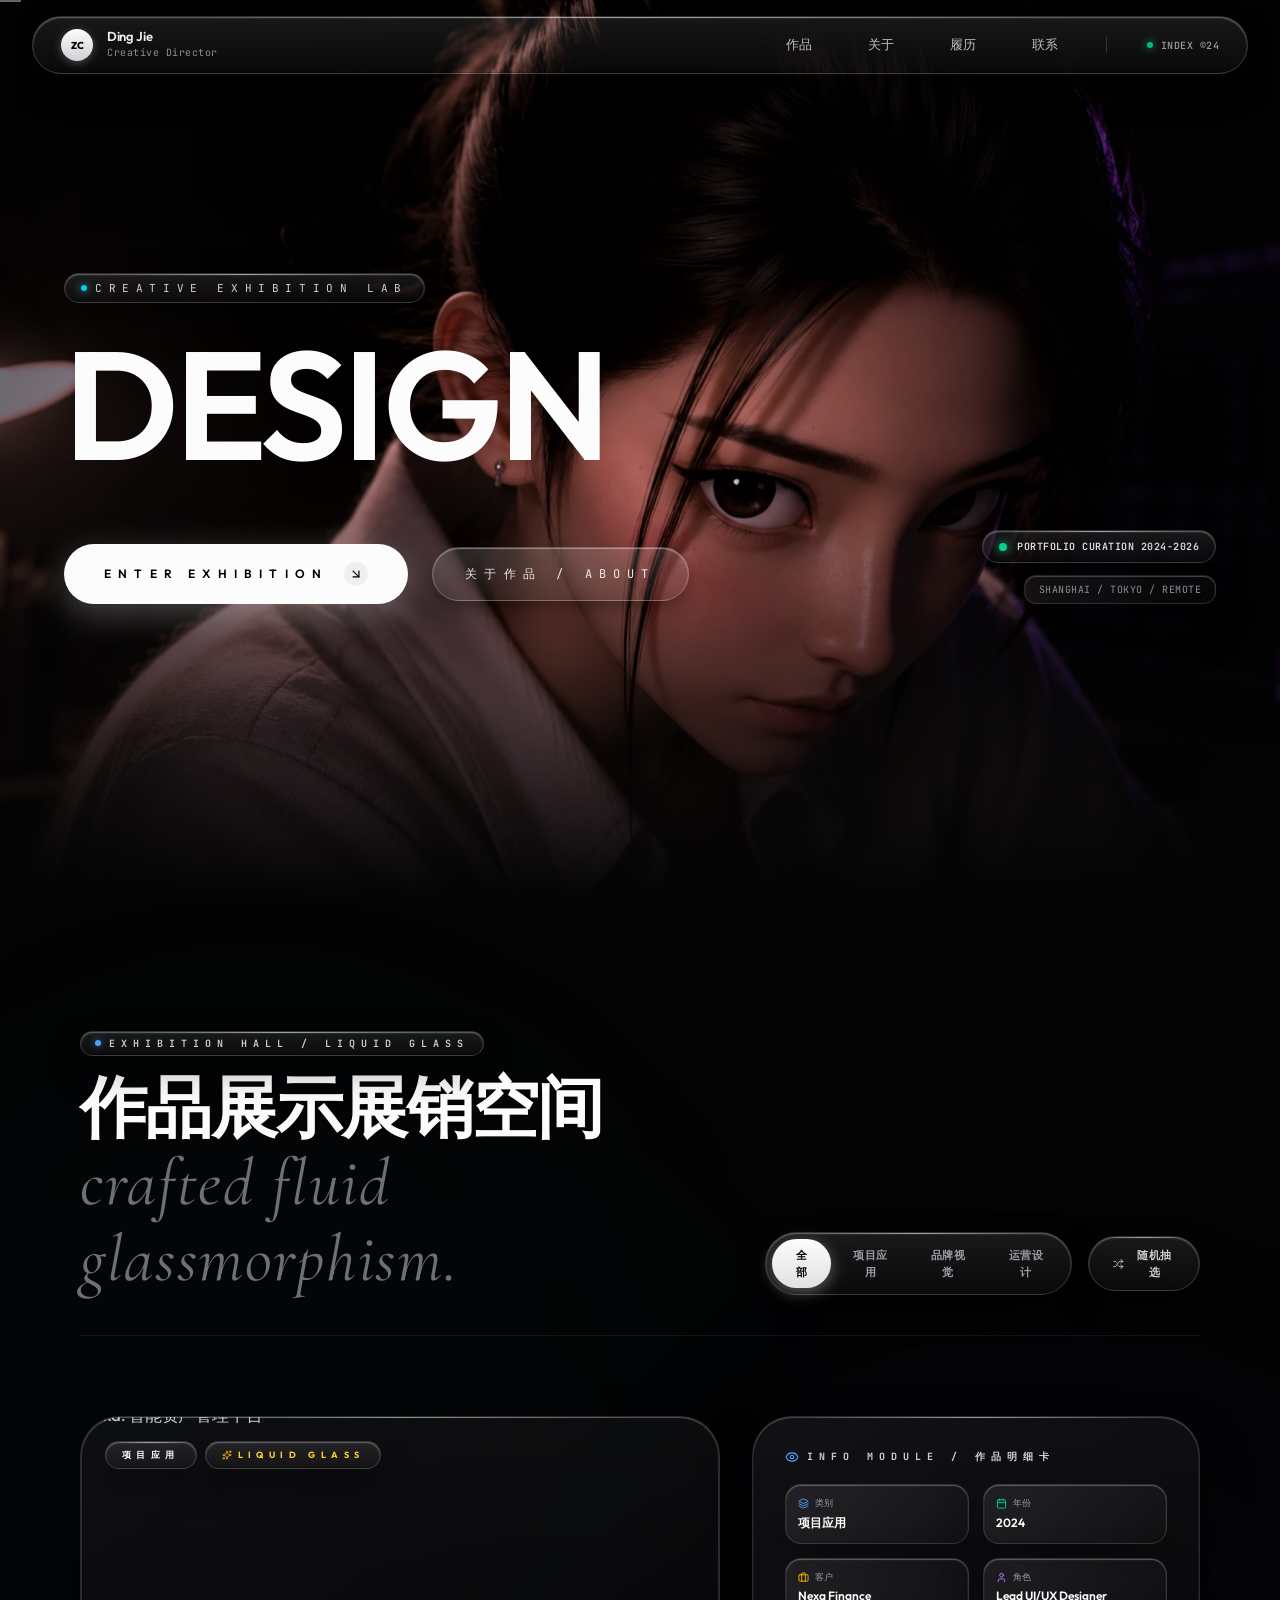
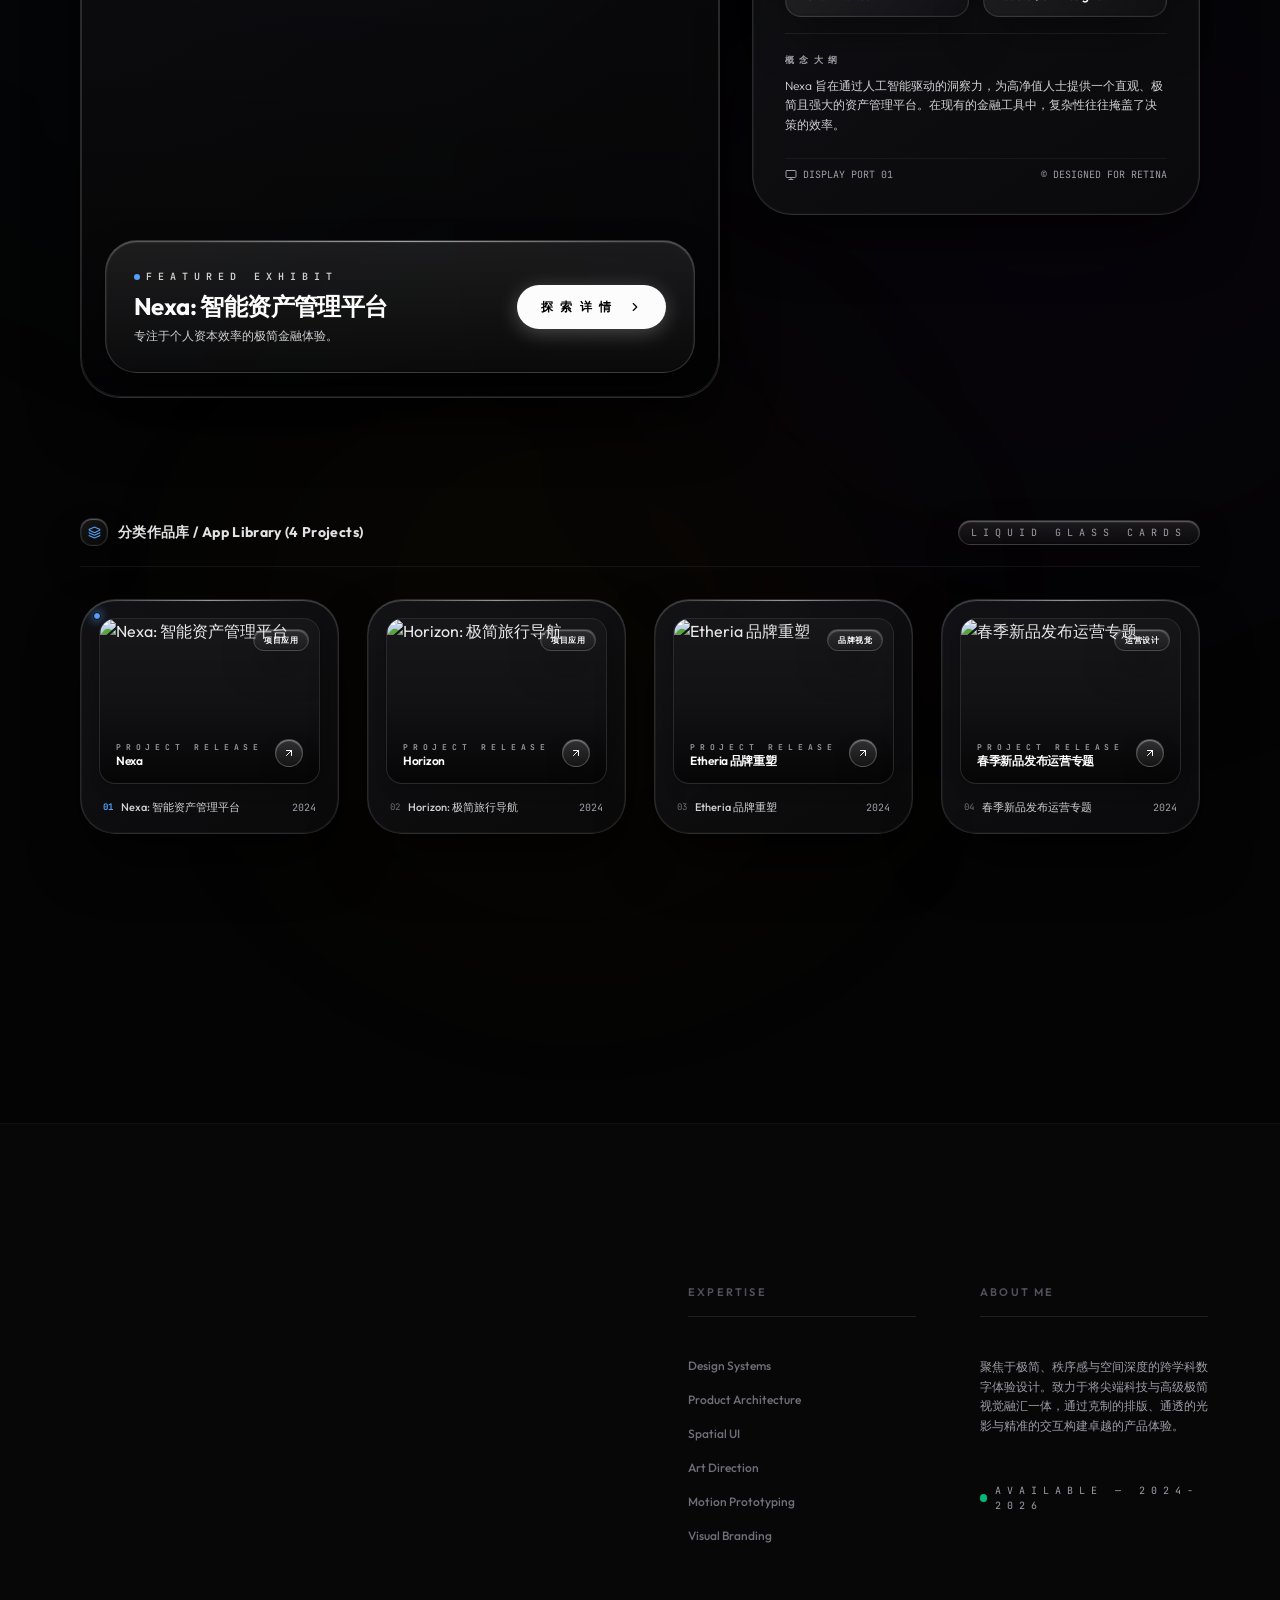
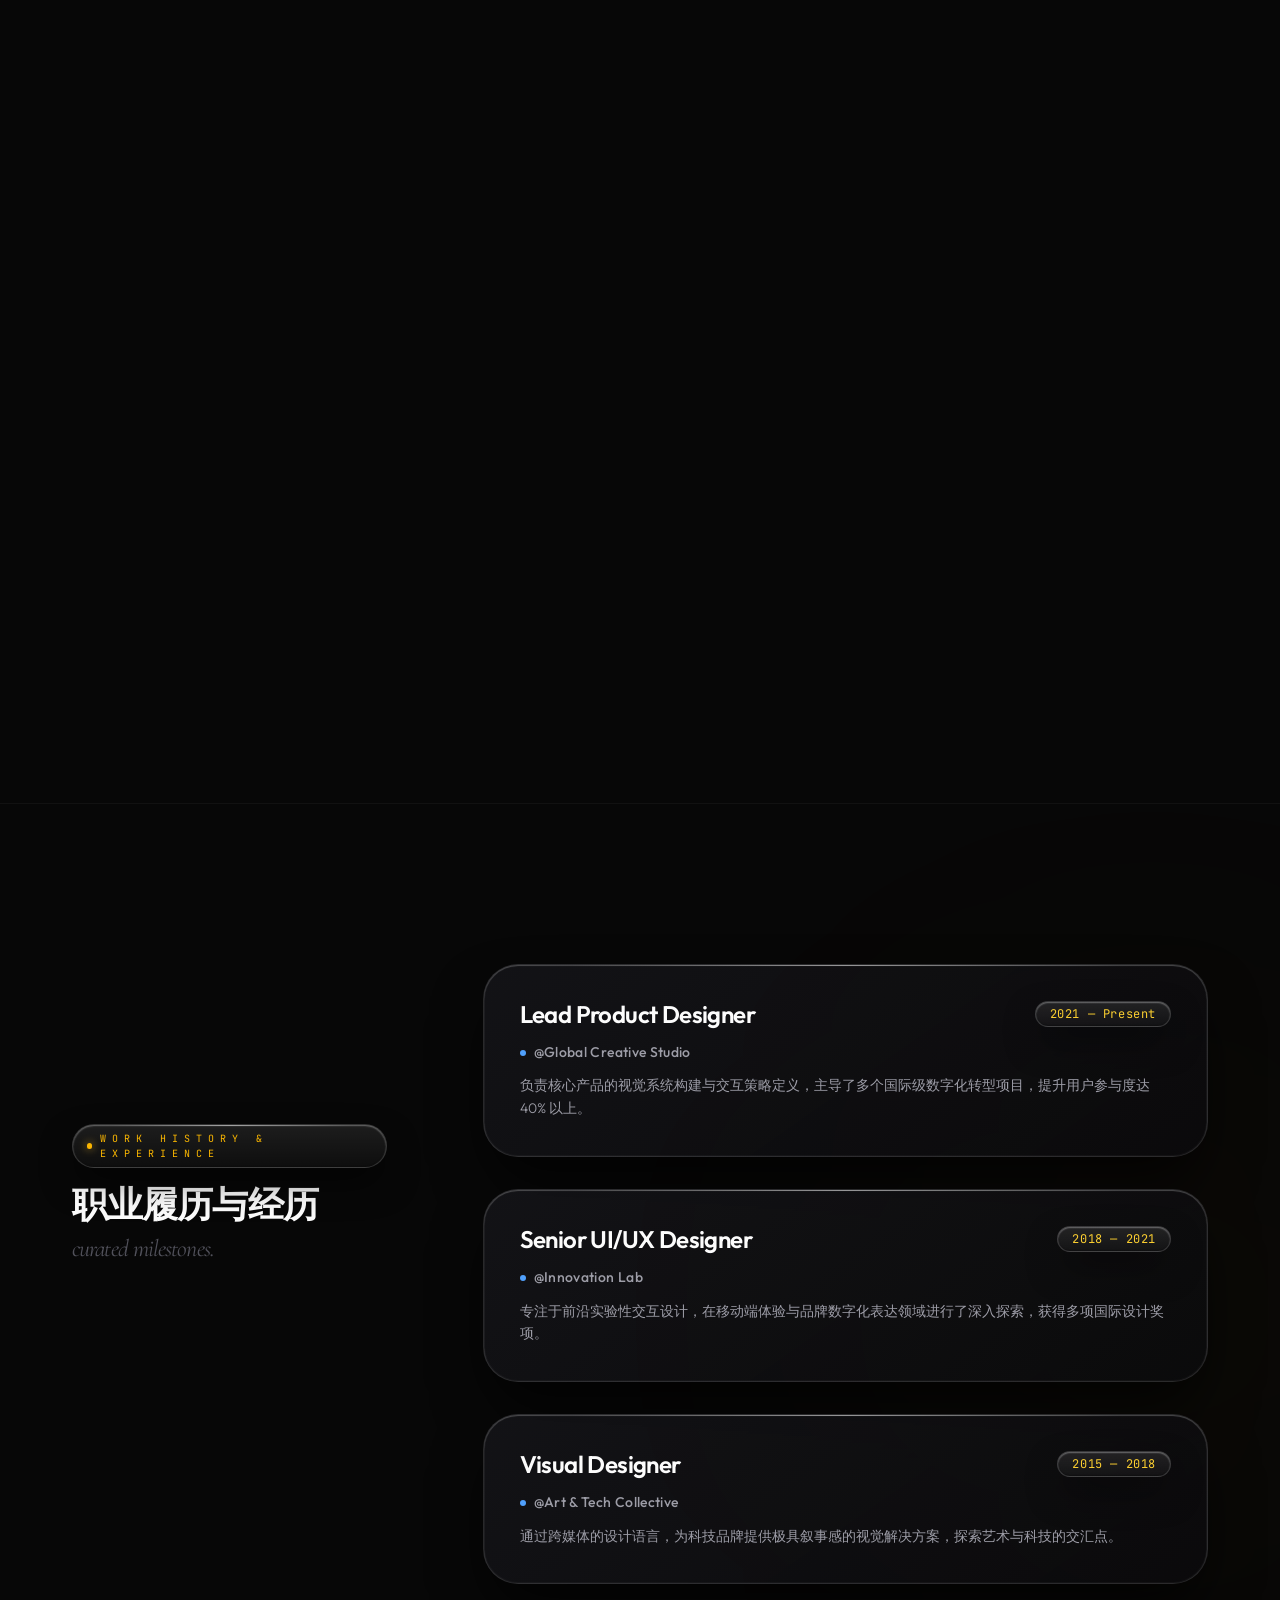
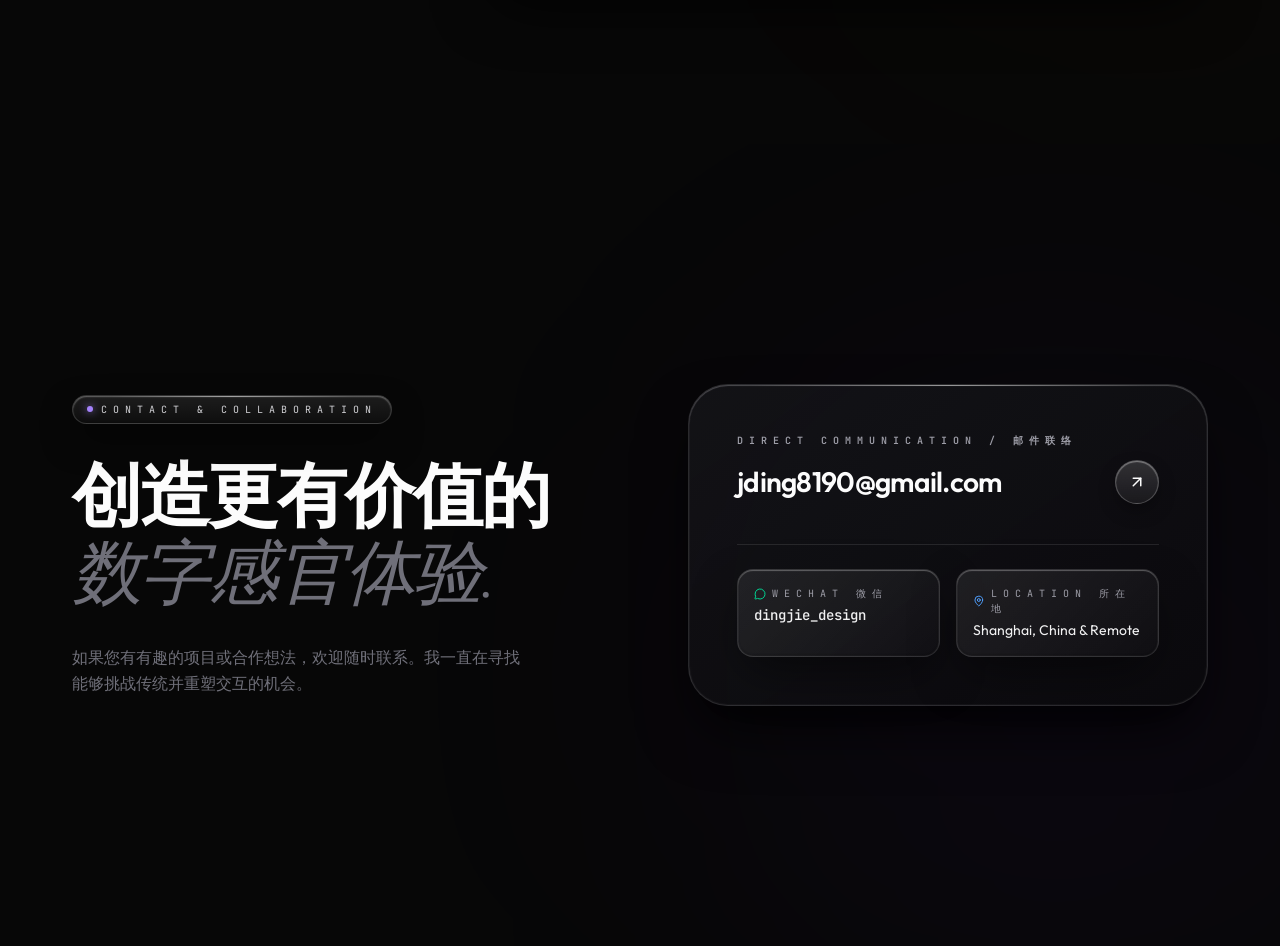
==== index.html @ a61fe1d6 "deploy: portfolio iteration" ====
<!doctype html>
<html lang="en">
  <head>
    <meta charset="UTF-8" />
    <meta name="viewport" content="width=device-width, initial-scale=1.0" />
    <title>DING · UI/UX 设计师作品集 | Design Portfolio</title>
    <meta name="description" content="DING - 专注于构建优雅、高效且极具商业价值的数字产品体验与视觉系统。" />
    <meta property="og:title" content="DING · UI/UX 设计师作品集" />
    <meta property="og:description" content="专注于构建优雅、高效且极具商业价值的数字产品体验与视觉系统。" />
    <link rel="preload" as="image" href="./hero_bg.webp" type="image/webp" fetchpriority="high" />
    <script type="module" crossorigin src="./assets/index-BNk95ytu.js"></script>
    <link rel="modulepreload" crossorigin href="./assets/vendor-react-DU8pLCKy.js">
    <link rel="modulepreload" crossorigin href="./assets/vendor-motion-BAKMoDNc.js">
    <link rel="modulepreload" crossorigin href="./assets/vendor-firebase-Cwutw-8m.js">
    <link rel="modulepreload" crossorigin href="./assets/vendor-icons-CXYtVHRr.js">
    <link rel="stylesheet" crossorigin href="./assets/index-B-aWPLZj.css">
  </head>
  <body>
    <div id="root"></div>
  </body>
</html>
---- assets/index-B-aWPLZj.css ----
@import"https://fonts.googleapis.com/css2?family=Outfit:wght@300;400;500;700&family=Cormorant+Garamond:ital,wght@0,300;0,400;0,500;1,400&family=JetBrains+Mono:wght@400;500&display=swap";/*! tailwindcss v4.2.4 | MIT License | https://tailwindcss.com */@layer properties{@supports (((-webkit-hyphens:none)) and (not (margin-trim:inline))) or ((-moz-orient:inline) and (not (color:rgb(from red r g b)))){*,:before,:after,::backdrop{--tw-translate-x:0;--tw-translate-y:0;--tw-translate-z:0;--tw-space-y-reverse:0;--tw-border-style:solid;--tw-gradient-position:initial;--tw-gradient-from:#0000;--tw-gradient-via:#0000;--tw-gradient-to:#0000;--tw-gradient-stops:initial;--tw-gradient-via-stops:initial;--tw-gradient-from-position:0%;--tw-gradient-via-position:50%;--tw-gradient-to-position:100%;--tw-leading:initial;--tw-font-weight:initial;--tw-tracking:initial;--tw-ordinal:initial;--tw-slashed-zero:initial;--tw-numeric-figure:initial;--tw-numeric-spacing:initial;--tw-numeric-fraction:initial;--tw-shadow:0 0 #0000;--tw-shadow-color:initial;--tw-shadow-alpha:100%;--tw-inset-shadow:0 0 #0000;--tw-inset-shadow-color:initial;--tw-inset-shadow-alpha:100%;--tw-ring-color:initial;--tw-ring-shadow:0 0 #0000;--tw-inset-ring-color:initial;--tw-inset-ring-shadow:0 0 #0000;--tw-ring-inset:initial;--tw-ring-offset-width:0px;--tw-ring-offset-color:#fff;--tw-ring-offset-shadow:0 0 #0000;--tw-blur:initial;--tw-brightness:initial;--tw-contrast:initial;--tw-grayscale:initial;--tw-hue-rotate:initial;--tw-invert:initial;--tw-opacity:initial;--tw-saturate:initial;--tw-sepia:initial;--tw-drop-shadow:initial;--tw-drop-shadow-color:initial;--tw-drop-shadow-alpha:100%;--tw-drop-shadow-size:initial;--tw-backdrop-blur:initial;--tw-backdrop-brightness:initial;--tw-backdrop-contrast:initial;--tw-backdrop-grayscale:initial;--tw-backdrop-hue-rotate:initial;--tw-backdrop-invert:initial;--tw-backdrop-opacity:initial;--tw-backdrop-saturate:initial;--tw-backdrop-sepia:initial;--tw-duration:initial;--tw-ease:initial;--tw-scale-x:1;--tw-scale-y:1;--tw-scale-z:1}}}@layer theme{:root,:host{--font-sans:"Outfit", "Inter", "PingFang SC", "Microsoft YaHei", ui-sans-serif, system-ui, sans-serif;--font-serif:"Cormorant Garamond", serif;--font-mono:"JetBrains Mono", ui-monospace, SFMono-Regular, monospace;--color-red-300:oklch(80.8% .114 19.571);--color-red-400:oklch(70.4% .191 22.216);--color-red-500:oklch(63.7% .237 25.331);--color-red-600:oklch(57.7% .245 27.325);--color-amber-200:oklch(92.4% .12 95.746);--color-amber-300:oklch(87.9% .169 91.605);--color-amber-400:oklch(82.8% .189 84.429);--color-amber-500:oklch(76.9% .188 70.08);--color-green-500:oklch(72.3% .219 149.579);--color-emerald-400:oklch(76.5% .177 163.223);--color-emerald-500:oklch(69.6% .17 162.48);--color-cyan-400:oklch(78.9% .154 211.53);--color-sky-500:oklch(68.5% .169 237.323);--color-blue-400:oklch(70.7% .165 254.624);--color-violet-400:oklch(70.2% .183 293.541);--color-violet-600:oklch(54.1% .281 293.009);--color-purple-400:oklch(71.4% .203 305.504);--color-zinc-100:oklch(96.7% .001 286.375);--color-zinc-200:oklch(92% .004 286.32);--color-zinc-300:oklch(87.1% .006 286.286);--color-zinc-400:oklch(70.5% .015 286.067);--color-zinc-500:oklch(55.2% .016 285.938);--color-zinc-600:oklch(44.2% .017 285.786);--color-zinc-700:oklch(37% .013 285.805);--color-zinc-800:oklch(27.4% .006 286.033);--color-zinc-900:oklch(21% .006 285.885);--color-zinc-950:oklch(14.1% .005 285.823);--color-neutral-100:oklch(97% 0 0);--color-black:#000;--color-white:#fff;--spacing:.25rem;--container-xs:20rem;--container-sm:24rem;--container-md:28rem;--container-lg:32rem;--container-xl:36rem;--container-2xl:42rem;--container-3xl:48rem;--container-4xl:56rem;--container-5xl:64rem;--container-6xl:72rem;--container-7xl:80rem;--text-xs:.75rem;--text-xs--line-height:calc(1 / .75);--text-sm:.875rem;--text-sm--line-height:calc(1.25 / .875);--text-base:1rem;--text-base--line-height: 1.5 ;--text-lg:1.125rem;--text-lg--line-height:calc(1.75 / 1.125);--text-xl:1.25rem;--text-xl--line-height:calc(1.75 / 1.25);--text-2xl:1.5rem;--text-2xl--line-height:calc(2 / 1.5);--text-3xl:1.875rem;--text-3xl--line-height: 1.2 ;--text-4xl:2.25rem;--text-4xl--line-height:calc(2.5 / 2.25);--text-6xl:3.75rem;--text-6xl--line-height:1;--font-weight-light:300;--font-weight-normal:400;--font-weight-medium:500;--font-weight-semibold:600;--font-weight-bold:700;--font-weight-extrabold:800;--font-weight-black:900;--tracking-tighter:-.06em;--tracking-tight:-.025em;--tracking-normal:0em;--tracking-wide:.025em;--tracking-wider:.05em;--tracking-widest:.6em;--leading-tight:1.25;--leading-snug:1.375;--leading-relaxed:1.625;--radius-md:.375rem;--radius-lg:.5rem;--radius-xl:.75rem;--radius-2xl:1rem;--radius-3xl:1.5rem;--ease-out:cubic-bezier(0, 0, .2, 1);--animate-spin:spin 1s linear infinite;--animate-pulse:pulse 2s cubic-bezier(.4, 0, .6, 1) infinite;--blur-md:12px;--blur-xl:24px;--aspect-video:16 / 9;--default-transition-duration:.15s;--default-transition-timing-function:cubic-bezier(.4, 0, .2, 1);--default-font-family:var(--font-sans);--default-mono-font-family:var(--font-mono)}}@layer base{*,:after,:before,::backdrop{box-sizing:border-box;border:0 solid;margin:0;padding:0}::file-selector-button{box-sizing:border-box;border:0 solid;margin:0;padding:0}html,:host{-webkit-text-size-adjust:100%;-moz-tab-size:4;tab-size:4;line-height:1.5;font-family:var(--default-font-family,ui-sans-serif, system-ui, sans-serif, "Apple Color Emoji", "Segoe UI Emoji", "Segoe UI Symbol", "Noto Color Emoji");font-feature-settings:var(--default-font-feature-settings,normal);font-variation-settings:var(--default-font-variation-settings,normal);-webkit-tap-highlight-color:transparent}hr{height:0;color:inherit;border-top-width:1px}abbr:where([title]){-webkit-text-decoration:underline dotted;text-decoration:underline dotted}h1,h2,h3,h4,h5,h6{font-size:inherit;font-weight:inherit}a{color:inherit;-webkit-text-decoration:inherit;text-decoration:inherit}b,strong{font-weight:bolder}code,kbd,samp,pre{font-family:var(--default-mono-font-family,ui-monospace, SFMono-Regular, Menlo, Monaco, Consolas, "Liberation Mono", "Courier New", monospace);font-feature-settings:var(--default-mono-font-feature-settings,normal);font-variation-settings:var(--default-mono-font-variation-settings,normal);font-size:1em}small{font-size:80%}sub,sup{vertical-align:baseline;font-size:75%;line-height:0;position:relative}sub{bottom:-.25em}sup{top:-.5em}table{text-indent:0;border-color:inherit;border-collapse:collapse}:-moz-focusring{outline:auto}progress{vertical-align:baseline}summary{display:list-item}ol,ul,menu{list-style:none}img,svg,video,canvas,audio,iframe,embed,object{vertical-align:middle;display:block}img,video{max-width:100%;height:auto}button,input,select,optgroup,textarea{font:inherit;font-feature-settings:inherit;font-variation-settings:inherit;letter-spacing:inherit;color:inherit;opacity:1;background-color:#0000;border-radius:0}::file-selector-button{font:inherit;font-feature-settings:inherit;font-variation-settings:inherit;letter-spacing:inherit;color:inherit;opacity:1;background-color:#0000;border-radius:0}:where(select:is([multiple],[size])) optgroup{font-weight:bolder}:where(select:is([multiple],[size])) optgroup option{padding-inline-start:20px}::file-selector-button{margin-inline-end:4px}::placeholder{opacity:1}@supports (not ((-webkit-appearance:-apple-pay-button))) or (contain-intrinsic-size:1px){::placeholder{color:currentColor}@supports (color:color-mix(in lab,red,red)){::placeholder{color:color-mix(in oklab,currentcolor 50%,transparent)}}}textarea{resize:vertical}::-webkit-search-decoration{-webkit-appearance:none}::-webkit-date-and-time-value{min-height:1lh;text-align:inherit}::-webkit-datetime-edit{display:inline-flex}::-webkit-datetime-edit-fields-wrapper{padding:0}::-webkit-datetime-edit{padding-block:0}::-webkit-datetime-edit-year-field{padding-block:0}::-webkit-datetime-edit-month-field{padding-block:0}::-webkit-datetime-edit-day-field{padding-block:0}::-webkit-datetime-edit-hour-field{padding-block:0}::-webkit-datetime-edit-minute-field{padding-block:0}::-webkit-datetime-edit-second-field{padding-block:0}::-webkit-datetime-edit-millisecond-field{padding-block:0}::-webkit-datetime-edit-meridiem-field{padding-block:0}::-webkit-calendar-picker-indicator{line-height:1}:-moz-ui-invalid{box-shadow:none}button,input:where([type=button],[type=reset],[type=submit]){-webkit-appearance:button;-moz-appearance:button;appearance:button}::file-selector-button{-webkit-appearance:button;-moz-appearance:button;appearance:button}::-webkit-inner-spin-button{height:auto}::-webkit-outer-spin-button{height:auto}[hidden]:where(:not([hidden=until-found])){display:none!important}html{scroll-behavior:smooth;-webkit-font-smoothing:antialiased;-moz-osx-font-smoothing:grayscale}body{font-family:var(--font-sans);color:var(--color-zinc-100);background-color:#080808}body ::selection{background-color:var(--color-white)}body::selection{background-color:var(--color-white)}body ::selection{color:var(--color-black)}body::selection{color:var(--color-black)}body{opacity:.99;overflow-x:hidden}}@layer components;@layer utilities{.pointer-events-auto{pointer-events:auto}.pointer-events-none{pointer-events:none}.invisible{visibility:hidden}.visible{visibility:visible}.absolute{position:absolute}.fixed{position:fixed}.relative{position:relative}.static{position:static}.sticky{position:sticky}.inset-0{inset:calc(var(--spacing) * 0)}.top-0{top:calc(var(--spacing) * 0)}.top-1\.5{top:calc(var(--spacing) * 1.5)}.top-2\.5{top:calc(var(--spacing) * 2.5)}.top-3{top:calc(var(--spacing) * 3)}.top-6{top:calc(var(--spacing) * 6)}.top-40{top:calc(var(--spacing) * 40)}.top-\[-10\%\]{top:-10%}.top-\[10\%\]{top:10%}.top-\[20\%\]{top:20%}.top-\[30\%\]{top:30%}.right-0{right:calc(var(--spacing) * 0)}.right-1\.5{right:calc(var(--spacing) * 1.5)}.right-2\.5{right:calc(var(--spacing) * 2.5)}.right-3{right:calc(var(--spacing) * 3)}.right-6{right:calc(var(--spacing) * 6)}.right-\[-10\%\]{right:-10%}.right-\[-15\%\]{right:-15%}.right-\[-20\%\]{right:-20%}.bottom-0{bottom:calc(var(--spacing) * 0)}.bottom-3{bottom:calc(var(--spacing) * 3)}.bottom-6{bottom:calc(var(--spacing) * 6)}.bottom-\[-10\%\]{bottom:-10%}.bottom-\[10\%\]{bottom:10%}.left-0{left:calc(var(--spacing) * 0)}.left-3{left:calc(var(--spacing) * 3)}.left-6{left:calc(var(--spacing) * 6)}.left-\[-10\%\]{left:-10%}.left-\[-20\%\]{left:-20%}.left-\[20\%\]{left:20%}.z-0{z-index:0}.z-10{z-index:10}.z-20{z-index:20}.z-40{z-index:40}.z-50{z-index:50}.z-\[100\]{z-index:100}.container{width:100%}@media(min-width:40rem){.container{max-width:40rem}}@media(min-width:48rem){.container{max-width:48rem}}@media(min-width:64rem){.container{max-width:64rem}}@media(min-width:80rem){.container{max-width:80rem}}@media(min-width:96rem){.container{max-width:96rem}}.mx-1{margin-inline:calc(var(--spacing) * 1)}.mx-auto{margin-inline:auto}.my-auto{margin-block:auto}.mt-0\.5{margin-top:calc(var(--spacing) * .5)}.mt-1{margin-top:calc(var(--spacing) * 1)}.mt-2{margin-top:calc(var(--spacing) * 2)}.mt-3{margin-top:calc(var(--spacing) * 3)}.mt-4{margin-top:calc(var(--spacing) * 4)}.mt-28{margin-top:calc(var(--spacing) * 28)}.mt-40{margin-top:calc(var(--spacing) * 40)}.mb-1\.5{margin-bottom:calc(var(--spacing) * 1.5)}.mb-2{margin-bottom:calc(var(--spacing) * 2)}.mb-3{margin-bottom:calc(var(--spacing) * 3)}.mb-3\.5{margin-bottom:calc(var(--spacing) * 3.5)}.mb-4{margin-bottom:calc(var(--spacing) * 4)}.mb-6{margin-bottom:calc(var(--spacing) * 6)}.mb-8{margin-bottom:calc(var(--spacing) * 8)}.mb-10{margin-bottom:calc(var(--spacing) * 10)}.mb-12{margin-bottom:calc(var(--spacing) * 12)}.mb-20{margin-bottom:calc(var(--spacing) * 20)}.mb-24{margin-bottom:calc(var(--spacing) * 24)}.mb-28{margin-bottom:calc(var(--spacing) * 28)}.ml-1{margin-left:calc(var(--spacing) * 1)}.ml-4{margin-left:calc(var(--spacing) * 4)}.line-clamp-1{-webkit-line-clamp:1;-webkit-box-orient:vertical;display:-webkit-box;overflow:hidden}.line-clamp-2{-webkit-line-clamp:2;-webkit-box-orient:vertical;display:-webkit-box;overflow:hidden}.line-clamp-3{-webkit-line-clamp:3;-webkit-box-orient:vertical;display:-webkit-box;overflow:hidden}.block{display:block}.flex{display:flex}.grid{display:grid}.hidden{display:none}.inline-flex{display:inline-flex}.aspect-\[1\/2\]{aspect-ratio:1/2}.aspect-\[4\/3\]{aspect-ratio:4/3}.aspect-\[4\/5\]{aspect-ratio:4/5}.aspect-\[16\/9\]{aspect-ratio:16/9}.aspect-\[16\/10\]{aspect-ratio:16/10}.aspect-\[21\/9\]{aspect-ratio:21/9}.aspect-video{aspect-ratio:var(--aspect-video)}.h-1\.5{height:calc(var(--spacing) * 1.5)}.h-2{height:calc(var(--spacing) * 2)}.h-4{height:calc(var(--spacing) * 4)}.h-6{height:calc(var(--spacing) * 6)}.h-7{height:calc(var(--spacing) * 7)}.h-8{height:calc(var(--spacing) * 8)}.h-9{height:calc(var(--spacing) * 9)}.h-11{height:calc(var(--spacing) * 11)}.h-12{height:calc(var(--spacing) * 12)}.h-16{height:calc(var(--spacing) * 16)}.h-\[1px\]{height:1px}.h-\[2px\]{height:2px}.h-\[50vw\]{height:50vw}.h-\[55vw\]{height:55vw}.h-\[60vw\]{height:60vw}.h-\[80vw\]{height:80vw}.h-auto{height:auto}.h-full{height:100%}.max-h-\[90vh\]{max-height:90vh}.max-h-\[92vh\]{max-height:92vh}.min-h-\[80vh\]{min-height:80vh}.min-h-\[290px\]{min-height:290px}.min-h-screen{min-height:100vh}.w-1\.5{width:calc(var(--spacing) * 1.5)}.w-2{width:calc(var(--spacing) * 2)}.w-6{width:calc(var(--spacing) * 6)}.w-7{width:calc(var(--spacing) * 7)}.w-8{width:calc(var(--spacing) * 8)}.w-9{width:calc(var(--spacing) * 9)}.w-11{width:calc(var(--spacing) * 11)}.w-12{width:calc(var(--spacing) * 12)}.w-16{width:calc(var(--spacing) * 16)}.w-\[1px\]{width:1px}.w-\[50vw\]{width:50vw}.w-\[55vw\]{width:55vw}.w-\[60vw\]{width:60vw}.w-\[80vw\]{width:80vw}.w-full{width:100%}.w-px{width:1px}.max-w-2xl{max-width:var(--container-2xl)}.max-w-3xl{max-width:var(--container-3xl)}.max-w-4xl{max-width:var(--container-4xl)}.max-w-5xl{max-width:var(--container-5xl)}.max-w-6xl{max-width:var(--container-6xl)}.max-w-7xl{max-width:var(--container-7xl)}.max-w-\[150px\]{max-width:150px}.max-w-\[160px\]{max-width:160px}.max-w-\[1360px\]{max-width:1360px}.max-w-\[1440px\]{max-width:1440px}.max-w-lg{max-width:var(--container-lg)}.max-w-md{max-width:var(--container-md)}.max-w-sm{max-width:var(--container-sm)}.max-w-xl{max-width:var(--container-xl)}.max-w-xs{max-width:var(--container-xs)}.flex-1{flex:1}.shrink-0{flex-shrink:0}.flex-grow{flex-grow:1}.origin-left{transform-origin:0}.-translate-x-full{--tw-translate-x:-100%;translate:var(--tw-translate-x) var(--tw-translate-y)}.-translate-y-\[200px\]{--tw-translate-y: -200px ;translate:var(--tw-translate-x) var(--tw-translate-y)}.scale-\[1\.01\]{scale:1.01}.scale-\[1\.02\]{scale:1.02}.animate-pulse{animation:var(--animate-pulse)}.animate-spin{animation:var(--animate-spin)}.cursor-default{cursor:default}.cursor-pointer{cursor:pointer}.resize-none{resize:none}.grid-cols-1{grid-template-columns:repeat(1,minmax(0,1fr))}.grid-cols-2{grid-template-columns:repeat(2,minmax(0,1fr))}.flex-col{flex-direction:column}.flex-wrap{flex-wrap:wrap}.items-baseline{align-items:baseline}.items-center{align-items:center}.items-end{align-items:flex-end}.items-start{align-items:flex-start}.justify-between{justify-content:space-between}.justify-center{justify-content:center}.justify-end{justify-content:flex-end}.gap-1{gap:calc(var(--spacing) * 1)}.gap-1\.5{gap:calc(var(--spacing) * 1.5)}.gap-2{gap:calc(var(--spacing) * 2)}.gap-2\.5{gap:calc(var(--spacing) * 2.5)}.gap-3{gap:calc(var(--spacing) * 3)}.gap-3\.5{gap:calc(var(--spacing) * 3.5)}.gap-4{gap:calc(var(--spacing) * 4)}.gap-6{gap:calc(var(--spacing) * 6)}.gap-7{gap:calc(var(--spacing) * 7)}.gap-8{gap:calc(var(--spacing) * 8)}.gap-12{gap:calc(var(--spacing) * 12)}.gap-16{gap:calc(var(--spacing) * 16)}.gap-24{gap:calc(var(--spacing) * 24)}:where(.space-y-0\.5>:not(:last-child)){--tw-space-y-reverse:0;margin-block-start:calc(calc(var(--spacing) * .5) * var(--tw-space-y-reverse));margin-block-end:calc(calc(var(--spacing) * .5) * calc(1 - var(--tw-space-y-reverse)))}:where(.space-y-1>:not(:last-child)){--tw-space-y-reverse:0;margin-block-start:calc(calc(var(--spacing) * 1) * var(--tw-space-y-reverse));margin-block-end:calc(calc(var(--spacing) * 1) * calc(1 - var(--tw-space-y-reverse)))}:where(.space-y-1\.5>:not(:last-child)){--tw-space-y-reverse:0;margin-block-start:calc(calc(var(--spacing) * 1.5) * var(--tw-space-y-reverse));margin-block-end:calc(calc(var(--spacing) * 1.5) * calc(1 - var(--tw-space-y-reverse)))}:where(.space-y-2>:not(:last-child)){--tw-space-y-reverse:0;margin-block-start:calc(calc(var(--spacing) * 2) * var(--tw-space-y-reverse));margin-block-end:calc(calc(var(--spacing) * 2) * calc(1 - var(--tw-space-y-reverse)))}:where(.space-y-3>:not(:last-child)){--tw-space-y-reverse:0;margin-block-start:calc(calc(var(--spacing) * 3) * var(--tw-space-y-reverse));margin-block-end:calc(calc(var(--spacing) * 3) * calc(1 - var(--tw-space-y-reverse)))}:where(.space-y-4>:not(:last-child)){--tw-space-y-reverse:0;margin-block-start:calc(calc(var(--spacing) * 4) * var(--tw-space-y-reverse));margin-block-end:calc(calc(var(--spacing) * 4) * calc(1 - var(--tw-space-y-reverse)))}:where(.space-y-5>:not(:last-child)){--tw-space-y-reverse:0;margin-block-start:calc(calc(var(--spacing) * 5) * var(--tw-space-y-reverse));margin-block-end:calc(calc(var(--spacing) * 5) * calc(1 - var(--tw-space-y-reverse)))}:where(.space-y-6>:not(:last-child)){--tw-space-y-reverse:0;margin-block-start:calc(calc(var(--spacing) * 6) * var(--tw-space-y-reverse));margin-block-end:calc(calc(var(--spacing) * 6) * calc(1 - var(--tw-space-y-reverse)))}:where(.space-y-8>:not(:last-child)){--tw-space-y-reverse:0;margin-block-start:calc(calc(var(--spacing) * 8) * var(--tw-space-y-reverse));margin-block-end:calc(calc(var(--spacing) * 8) * calc(1 - var(--tw-space-y-reverse)))}:where(.space-y-10>:not(:last-child)){--tw-space-y-reverse:0;margin-block-start:calc(calc(var(--spacing) * 10) * var(--tw-space-y-reverse));margin-block-end:calc(calc(var(--spacing) * 10) * calc(1 - var(--tw-space-y-reverse)))}:where(.space-y-12>:not(:last-child)){--tw-space-y-reverse:0;margin-block-start:calc(calc(var(--spacing) * 12) * var(--tw-space-y-reverse));margin-block-end:calc(calc(var(--spacing) * 12) * calc(1 - var(--tw-space-y-reverse)))}:where(.space-y-24>:not(:last-child)){--tw-space-y-reverse:0;margin-block-start:calc(calc(var(--spacing) * 24) * var(--tw-space-y-reverse));margin-block-end:calc(calc(var(--spacing) * 24) * calc(1 - var(--tw-space-y-reverse)))}:where(.space-y-32>:not(:last-child)){--tw-space-y-reverse:0;margin-block-start:calc(calc(var(--spacing) * 32) * var(--tw-space-y-reverse));margin-block-end:calc(calc(var(--spacing) * 32) * calc(1 - var(--tw-space-y-reverse)))}:where(.space-y-36>:not(:last-child)){--tw-space-y-reverse:0;margin-block-start:calc(calc(var(--spacing) * 36) * var(--tw-space-y-reverse));margin-block-end:calc(calc(var(--spacing) * 36) * calc(1 - var(--tw-space-y-reverse)))}.self-start{align-self:flex-start}.self-stretch{align-self:stretch}.truncate{text-overflow:ellipsis;white-space:nowrap;overflow:hidden}.overflow-hidden{overflow:hidden}.overflow-y-auto{overflow-y:auto}.rounded{border-radius:.25rem}.rounded-2xl{border-radius:var(--radius-2xl)}.rounded-3xl{border-radius:var(--radius-3xl)}.rounded-\[2\.2rem\]{border-radius:2.2rem}.rounded-\[2\.5rem\]{border-radius:2.5rem}.rounded-\[2rem\]{border-radius:2rem}.rounded-full{border-radius:3.40282e38px}.rounded-lg{border-radius:var(--radius-lg)}.rounded-md{border-radius:var(--radius-md)}.rounded-xl{border-radius:var(--radius-xl)}.border{border-style:var(--tw-border-style);border-width:1px}.border-0{border-style:var(--tw-border-style);border-width:0}.border-2{border-style:var(--tw-border-style);border-width:2px}.border-t{border-top-style:var(--tw-border-style);border-top-width:1px}.border-b{border-bottom-style:var(--tw-border-style);border-bottom-width:1px}.border-dashed{--tw-border-style:dashed;border-style:dashed}.border-\[\#050505\]{border-color:#050505}.border-amber-400{border-color:var(--color-amber-400)}.border-amber-400\/20{border-color:#fcbb0033}@supports (color:color-mix(in lab,red,red)){.border-amber-400\/20{border-color:color-mix(in oklab,var(--color-amber-400) 20%,transparent)}}.border-amber-400\/30{border-color:#fcbb004d}@supports (color:color-mix(in lab,red,red)){.border-amber-400\/30{border-color:color-mix(in oklab,var(--color-amber-400) 30%,transparent)}}.border-amber-500\/20{border-color:#f99c0033}@supports (color:color-mix(in lab,red,red)){.border-amber-500\/20{border-color:color-mix(in oklab,var(--color-amber-500) 20%,transparent)}}.border-blue-400\/30{border-color:#54a2ff4d}@supports (color:color-mix(in lab,red,red)){.border-blue-400\/30{border-color:color-mix(in oklab,var(--color-blue-400) 30%,transparent)}}.border-red-500\/20{border-color:#fb2c3633}@supports (color:color-mix(in lab,red,red)){.border-red-500\/20{border-color:color-mix(in oklab,var(--color-red-500) 20%,transparent)}}.border-white\/5{border-color:#ffffff0d}@supports (color:color-mix(in lab,red,red)){.border-white\/5{border-color:color-mix(in oklab,var(--color-white) 5%,transparent)}}.border-white\/10{border-color:#ffffff1a}@supports (color:color-mix(in lab,red,red)){.border-white\/10{border-color:color-mix(in oklab,var(--color-white) 10%,transparent)}}.border-white\/15{border-color:#ffffff26}@supports (color:color-mix(in lab,red,red)){.border-white\/15{border-color:color-mix(in oklab,var(--color-white) 15%,transparent)}}.border-white\/20{border-color:#fff3}@supports (color:color-mix(in lab,red,red)){.border-white\/20{border-color:color-mix(in oklab,var(--color-white) 20%,transparent)}}.border-white\/25{border-color:#ffffff40}@supports (color:color-mix(in lab,red,red)){.border-white\/25{border-color:color-mix(in oklab,var(--color-white) 25%,transparent)}}.border-white\/35{border-color:#ffffff59}@supports (color:color-mix(in lab,red,red)){.border-white\/35{border-color:color-mix(in oklab,var(--color-white) 35%,transparent)}}.border-white\/\[0\.03\]{border-color:#ffffff08}@supports (color:color-mix(in lab,red,red)){.border-white\/\[0\.03\]{border-color:color-mix(in oklab,var(--color-white) 3%,transparent)}}.border-white\/\[0\.04\]{border-color:#ffffff0a}@supports (color:color-mix(in lab,red,red)){.border-white\/\[0\.04\]{border-color:color-mix(in oklab,var(--color-white) 4%,transparent)}}.border-white\/\[0\.05\]{border-color:#ffffff0d}@supports (color:color-mix(in lab,red,red)){.border-white\/\[0\.05\]{border-color:color-mix(in oklab,var(--color-white) 5%,transparent)}}.border-white\/\[0\.06\]{border-color:#ffffff0f}@supports (color:color-mix(in lab,red,red)){.border-white\/\[0\.06\]{border-color:color-mix(in oklab,var(--color-white) 6%,transparent)}}.border-white\/\[0\.08\]{border-color:#ffffff14}@supports (color:color-mix(in lab,red,red)){.border-white\/\[0\.08\]{border-color:color-mix(in oklab,var(--color-white) 8%,transparent)}}.border-zinc-800{border-color:var(--color-zinc-800)}.border-t-transparent{border-top-color:#0000}.bg-\[\#0A0A0A\]{background-color:#0a0a0a}.bg-\[\#0D0D0D\]{background-color:#0d0d0d}.bg-\[\#050505\]{background-color:#050505}.bg-\[\#060606\]{background-color:#060606}.bg-\[\#060606\]\/95{background-color:#060606f2}.bg-\[\#080808\]{background-color:#080808}.bg-amber-400{background-color:var(--color-amber-400)}.bg-amber-400\/20{background-color:#fcbb0033}@supports (color:color-mix(in lab,red,red)){.bg-amber-400\/20{background-color:color-mix(in oklab,var(--color-amber-400) 20%,transparent)}}.bg-amber-500{background-color:var(--color-amber-500)}.bg-amber-500\/10{background-color:#f99c001a}@supports (color:color-mix(in lab,red,red)){.bg-amber-500\/10{background-color:color-mix(in oklab,var(--color-amber-500) 10%,transparent)}}.bg-amber-500\/15{background-color:#f99c0026}@supports (color:color-mix(in lab,red,red)){.bg-amber-500\/15{background-color:color-mix(in oklab,var(--color-amber-500) 15%,transparent)}}.bg-amber-500\/80{background-color:#f99c00cc}@supports (color:color-mix(in lab,red,red)){.bg-amber-500\/80{background-color:color-mix(in oklab,var(--color-amber-500) 80%,transparent)}}.bg-amber-500\/\[0\.02\]{background-color:#f99c0005}@supports (color:color-mix(in lab,red,red)){.bg-amber-500\/\[0\.02\]{background-color:color-mix(in oklab,var(--color-amber-500) 2%,transparent)}}.bg-amber-500\/\[0\.04\]{background-color:#f99c000a}@supports (color:color-mix(in lab,red,red)){.bg-amber-500\/\[0\.04\]{background-color:color-mix(in oklab,var(--color-amber-500) 4%,transparent)}}.bg-black{background-color:var(--color-black)}.bg-black\/5{background-color:#0000000d}@supports (color:color-mix(in lab,red,red)){.bg-black\/5{background-color:color-mix(in oklab,var(--color-black) 5%,transparent)}}.bg-black\/35{background-color:#00000059}@supports (color:color-mix(in lab,red,red)){.bg-black\/35{background-color:color-mix(in oklab,var(--color-black) 35%,transparent)}}.bg-black\/60{background-color:#0009}@supports (color:color-mix(in lab,red,red)){.bg-black\/60{background-color:color-mix(in oklab,var(--color-black) 60%,transparent)}}.bg-black\/70{background-color:#000000b3}@supports (color:color-mix(in lab,red,red)){.bg-black\/70{background-color:color-mix(in oklab,var(--color-black) 70%,transparent)}}.bg-black\/75{background-color:#000000bf}@supports (color:color-mix(in lab,red,red)){.bg-black\/75{background-color:color-mix(in oklab,var(--color-black) 75%,transparent)}}.bg-black\/80{background-color:#000c}@supports (color:color-mix(in lab,red,red)){.bg-black\/80{background-color:color-mix(in oklab,var(--color-black) 80%,transparent)}}.bg-black\/85{background-color:#000000d9}@supports (color:color-mix(in lab,red,red)){.bg-black\/85{background-color:color-mix(in oklab,var(--color-black) 85%,transparent)}}.bg-blue-400{background-color:var(--color-blue-400)}.bg-cyan-400{background-color:var(--color-cyan-400)}.bg-emerald-400{background-color:var(--color-emerald-400)}.bg-emerald-400\/90{background-color:#00d294e6}@supports (color:color-mix(in lab,red,red)){.bg-emerald-400\/90{background-color:color-mix(in oklab,var(--color-emerald-400) 90%,transparent)}}.bg-emerald-500{background-color:var(--color-emerald-500)}.bg-green-500{background-color:var(--color-green-500)}.bg-red-500{background-color:var(--color-red-500)}.bg-red-500\/10{background-color:#fb2c361a}@supports (color:color-mix(in lab,red,red)){.bg-red-500\/10{background-color:color-mix(in oklab,var(--color-red-500) 10%,transparent)}}.bg-red-500\/80{background-color:#fb2c36cc}@supports (color:color-mix(in lab,red,red)){.bg-red-500\/80{background-color:color-mix(in oklab,var(--color-red-500) 80%,transparent)}}.bg-red-600{background-color:var(--color-red-600)}.bg-sky-500\/\[0\.02\]{background-color:#00a5ef05}@supports (color:color-mix(in lab,red,red)){.bg-sky-500\/\[0\.02\]{background-color:color-mix(in oklab,var(--color-sky-500) 2%,transparent)}}.bg-violet-400{background-color:var(--color-violet-400)}.bg-violet-600\/\[0\.03\]{background-color:#7f22fe08}@supports (color:color-mix(in lab,red,red)){.bg-violet-600\/\[0\.03\]{background-color:color-mix(in oklab,var(--color-violet-600) 3%,transparent)}}.bg-violet-600\/\[0\.04\]{background-color:#7f22fe0a}@supports (color:color-mix(in lab,red,red)){.bg-violet-600\/\[0\.04\]{background-color:color-mix(in oklab,var(--color-violet-600) 4%,transparent)}}.bg-violet-600\/\[0\.05\]{background-color:#7f22fe0d}@supports (color:color-mix(in lab,red,red)){.bg-violet-600\/\[0\.05\]{background-color:color-mix(in oklab,var(--color-violet-600) 5%,transparent)}}.bg-white{background-color:var(--color-white)}.bg-white\/5{background-color:#ffffff0d}@supports (color:color-mix(in lab,red,red)){.bg-white\/5{background-color:color-mix(in oklab,var(--color-white) 5%,transparent)}}.bg-white\/10{background-color:#ffffff1a}@supports (color:color-mix(in lab,red,red)){.bg-white\/10{background-color:color-mix(in oklab,var(--color-white) 10%,transparent)}}.bg-white\/15{background-color:#ffffff26}@supports (color:color-mix(in lab,red,red)){.bg-white\/15{background-color:color-mix(in oklab,var(--color-white) 15%,transparent)}}.bg-white\/40{background-color:#fff6}@supports (color:color-mix(in lab,red,red)){.bg-white\/40{background-color:color-mix(in oklab,var(--color-white) 40%,transparent)}}.bg-white\/80{background-color:#fffc}@supports (color:color-mix(in lab,red,red)){.bg-white\/80{background-color:color-mix(in oklab,var(--color-white) 80%,transparent)}}.bg-white\/\[0\.08\]{background-color:#ffffff14}@supports (color:color-mix(in lab,red,red)){.bg-white\/\[0\.08\]{background-color:color-mix(in oklab,var(--color-white) 8%,transparent)}}.bg-zinc-800{background-color:var(--color-zinc-800)}.bg-zinc-900{background-color:var(--color-zinc-900)}.bg-zinc-900\/60{background-color:#18181b99}@supports (color:color-mix(in lab,red,red)){.bg-zinc-900\/60{background-color:color-mix(in oklab,var(--color-zinc-900) 60%,transparent)}}.bg-zinc-950{background-color:var(--color-zinc-950)}.bg-zinc-950\/40{background-color:#09090b66}@supports (color:color-mix(in lab,red,red)){.bg-zinc-950\/40{background-color:color-mix(in oklab,var(--color-zinc-950) 40%,transparent)}}.bg-zinc-950\/60{background-color:#09090b99}@supports (color:color-mix(in lab,red,red)){.bg-zinc-950\/60{background-color:color-mix(in oklab,var(--color-zinc-950) 60%,transparent)}}.bg-gradient-to-b{--tw-gradient-position:to bottom in oklab;background-image:linear-gradient(var(--tw-gradient-stops))}.bg-gradient-to-r{--tw-gradient-position:to right in oklab;background-image:linear-gradient(var(--tw-gradient-stops))}.bg-gradient-to-t{--tw-gradient-position:to top in oklab;background-image:linear-gradient(var(--tw-gradient-stops))}.bg-gradient-to-tr{--tw-gradient-position:to top right in oklab;background-image:linear-gradient(var(--tw-gradient-stops))}.from-\[\#050505\]{--tw-gradient-from:#050505;--tw-gradient-stops:var(--tw-gradient-via-stops,var(--tw-gradient-position), var(--tw-gradient-from) var(--tw-gradient-from-position), var(--tw-gradient-to) var(--tw-gradient-to-position))}.from-\[\#050505\]\/50{--tw-gradient-from:oklab(11.4918% 7.45058e-9 7.45058e-9/.5);--tw-gradient-stops:var(--tw-gradient-via-stops,var(--tw-gradient-position), var(--tw-gradient-from) var(--tw-gradient-from-position), var(--tw-gradient-to) var(--tw-gradient-to-position))}.from-black{--tw-gradient-from:var(--color-black);--tw-gradient-stops:var(--tw-gradient-via-stops,var(--tw-gradient-position), var(--tw-gradient-from) var(--tw-gradient-from-position), var(--tw-gradient-to) var(--tw-gradient-to-position))}.from-black\/85{--tw-gradient-from:#000000d9}@supports (color:color-mix(in lab,red,red)){.from-black\/85{--tw-gradient-from:color-mix(in oklab, var(--color-black) 85%, transparent)}}.from-black\/85{--tw-gradient-stops:var(--tw-gradient-via-stops,var(--tw-gradient-position), var(--tw-gradient-from) var(--tw-gradient-from-position), var(--tw-gradient-to) var(--tw-gradient-to-position))}.from-transparent{--tw-gradient-from:transparent;--tw-gradient-stops:var(--tw-gradient-via-stops,var(--tw-gradient-position), var(--tw-gradient-from) var(--tw-gradient-from-position), var(--tw-gradient-to) var(--tw-gradient-to-position))}.from-white{--tw-gradient-from:var(--color-white);--tw-gradient-stops:var(--tw-gradient-via-stops,var(--tw-gradient-position), var(--tw-gradient-from) var(--tw-gradient-from-position), var(--tw-gradient-to) var(--tw-gradient-to-position))}.via-black\/25{--tw-gradient-via:#00000040}@supports (color:color-mix(in lab,red,red)){.via-black\/25{--tw-gradient-via:color-mix(in oklab, var(--color-black) 25%, transparent)}}.via-black\/25{--tw-gradient-via-stops:var(--tw-gradient-position), var(--tw-gradient-from) var(--tw-gradient-from-position), var(--tw-gradient-via) var(--tw-gradient-via-position), var(--tw-gradient-to) var(--tw-gradient-to-position);--tw-gradient-stops:var(--tw-gradient-via-stops)}.via-black\/40{--tw-gradient-via:#0006}@supports (color:color-mix(in lab,red,red)){.via-black\/40{--tw-gradient-via:color-mix(in oklab, var(--color-black) 40%, transparent)}}.via-black\/40{--tw-gradient-via-stops:var(--tw-gradient-position), var(--tw-gradient-from) var(--tw-gradient-from-position), var(--tw-gradient-via) var(--tw-gradient-via-position), var(--tw-gradient-to) var(--tw-gradient-to-position);--tw-gradient-stops:var(--tw-gradient-via-stops)}.via-transparent{--tw-gradient-via:transparent;--tw-gradient-via-stops:var(--tw-gradient-position), var(--tw-gradient-from) var(--tw-gradient-from-position), var(--tw-gradient-via) var(--tw-gradient-via-position), var(--tw-gradient-to) var(--tw-gradient-to-position);--tw-gradient-stops:var(--tw-gradient-via-stops)}.via-white\/\[0\.06\]{--tw-gradient-via:#ffffff0f}@supports (color:color-mix(in lab,red,red)){.via-white\/\[0\.06\]{--tw-gradient-via:color-mix(in oklab, var(--color-white) 6%, transparent)}}.via-white\/\[0\.06\]{--tw-gradient-via-stops:var(--tw-gradient-position), var(--tw-gradient-from) var(--tw-gradient-from-position), var(--tw-gradient-via) var(--tw-gradient-via-position), var(--tw-gradient-to) var(--tw-gradient-to-position);--tw-gradient-stops:var(--tw-gradient-via-stops)}.to-\[\#050505\]\/40{--tw-gradient-to:oklab(11.4918% 7.45058e-9 7.45058e-9/.4);--tw-gradient-stops:var(--tw-gradient-via-stops,var(--tw-gradient-position), var(--tw-gradient-from) var(--tw-gradient-from-position), var(--tw-gradient-to) var(--tw-gradient-to-position))}.to-\[\#050505\]\/50{--tw-gradient-to:oklab(11.4918% 7.45058e-9 7.45058e-9/.5);--tw-gradient-stops:var(--tw-gradient-via-stops,var(--tw-gradient-position), var(--tw-gradient-from) var(--tw-gradient-from-position), var(--tw-gradient-to) var(--tw-gradient-to-position))}.to-transparent{--tw-gradient-to:transparent;--tw-gradient-stops:var(--tw-gradient-via-stops,var(--tw-gradient-position), var(--tw-gradient-from) var(--tw-gradient-from-position), var(--tw-gradient-to) var(--tw-gradient-to-position))}.to-zinc-200{--tw-gradient-to:var(--color-zinc-200);--tw-gradient-stops:var(--tw-gradient-via-stops,var(--tw-gradient-position), var(--tw-gradient-from) var(--tw-gradient-from-position), var(--tw-gradient-to) var(--tw-gradient-to-position))}.to-zinc-300{--tw-gradient-to:var(--color-zinc-300);--tw-gradient-stops:var(--tw-gradient-via-stops,var(--tw-gradient-position), var(--tw-gradient-from) var(--tw-gradient-from-position), var(--tw-gradient-to) var(--tw-gradient-to-position))}.object-contain{object-fit:contain}.object-cover{object-fit:cover}.object-\[center_35\%\]{object-position:center 35%}.p-1{padding:calc(var(--spacing) * 1)}.p-1\.5{padding:calc(var(--spacing) * 1.5)}.p-2{padding:calc(var(--spacing) * 2)}.p-3{padding:calc(var(--spacing) * 3)}.p-4{padding:calc(var(--spacing) * 4)}.p-4\.5{padding:calc(var(--spacing) * 4.5)}.p-5{padding:calc(var(--spacing) * 5)}.p-6{padding:calc(var(--spacing) * 6)}.p-7{padding:calc(var(--spacing) * 7)}.p-8{padding:calc(var(--spacing) * 8)}.px-1{padding-inline:calc(var(--spacing) * 1)}.px-2{padding-inline:calc(var(--spacing) * 2)}.px-2\.5{padding-inline:calc(var(--spacing) * 2.5)}.px-3{padding-inline:calc(var(--spacing) * 3)}.px-3\.5{padding-inline:calc(var(--spacing) * 3.5)}.px-4{padding-inline:calc(var(--spacing) * 4)}.px-5{padding-inline:calc(var(--spacing) * 5)}.px-6{padding-inline:calc(var(--spacing) * 6)}.px-8{padding-inline:calc(var(--spacing) * 8)}.px-10{padding-inline:calc(var(--spacing) * 10)}.py-0\.5{padding-block:calc(var(--spacing) * .5)}.py-1{padding-block:calc(var(--spacing) * 1)}.py-1\.5{padding-block:calc(var(--spacing) * 1.5)}.py-2{padding-block:calc(var(--spacing) * 2)}.py-2\.5{padding-block:calc(var(--spacing) * 2.5)}.py-3{padding-block:calc(var(--spacing) * 3)}.py-3\.5{padding-block:calc(var(--spacing) * 3.5)}.py-4{padding-block:calc(var(--spacing) * 4)}.py-4\.5{padding-block:calc(var(--spacing) * 4.5)}.py-10{padding-block:calc(var(--spacing) * 10)}.py-12{padding-block:calc(var(--spacing) * 12)}.py-16{padding-block:calc(var(--spacing) * 16)}.py-20{padding-block:calc(var(--spacing) * 20)}.py-24{padding-block:calc(var(--spacing) * 24)}.py-32{padding-block:calc(var(--spacing) * 32)}.py-40{padding-block:calc(var(--spacing) * 40)}.py-60{padding-block:calc(var(--spacing) * 60)}.pt-0{padding-top:calc(var(--spacing) * 0)}.pt-1{padding-top:calc(var(--spacing) * 1)}.pt-2{padding-top:calc(var(--spacing) * 2)}.pt-3{padding-top:calc(var(--spacing) * 3)}.pt-4{padding-top:calc(var(--spacing) * 4)}.pt-6{padding-top:calc(var(--spacing) * 6)}.pt-24{padding-top:calc(var(--spacing) * 24)}.pt-40{padding-top:calc(var(--spacing) * 40)}.pt-48{padding-top:calc(var(--spacing) * 48)}.pb-2{padding-bottom:calc(var(--spacing) * 2)}.pb-3{padding-bottom:calc(var(--spacing) * 3)}.pb-4{padding-bottom:calc(var(--spacing) * 4)}.pb-5{padding-bottom:calc(var(--spacing) * 5)}.pb-6{padding-bottom:calc(var(--spacing) * 6)}.pb-10{padding-bottom:calc(var(--spacing) * 10)}.pb-24{padding-bottom:calc(var(--spacing) * 24)}.pb-40{padding-bottom:calc(var(--spacing) * 40)}.pl-1{padding-left:calc(var(--spacing) * 1)}.text-center{text-align:center}.text-left{text-align:left}.text-right{text-align:right}.font-mono{font-family:var(--font-mono)}.font-sans{font-family:var(--font-sans)}.font-serif{font-family:var(--font-serif)}.text-2xl{font-size:var(--text-2xl);line-height:var(--tw-leading,var(--text-2xl--line-height))}.text-4xl{font-size:var(--text-4xl);line-height:var(--tw-leading,var(--text-4xl--line-height))}.text-6xl{font-size:var(--text-6xl);line-height:var(--tw-leading,var(--text-6xl--line-height))}.text-base{font-size:var(--text-base);line-height:var(--tw-leading,var(--text-base--line-height))}.text-lg{font-size:var(--text-lg);line-height:var(--tw-leading,var(--text-lg--line-height))}.text-sm{font-size:var(--text-sm);line-height:var(--tw-leading,var(--text-sm--line-height))}.text-xl{font-size:var(--text-xl);line-height:var(--tw-leading,var(--text-xl--line-height))}.text-xs{font-size:var(--text-xs);line-height:var(--tw-leading,var(--text-xs--line-height))}.text-\[8px\]{font-size:8px}.text-\[9px\]{font-size:9px}.text-\[10px\]{font-size:10px}.text-\[11px\]{font-size:11px}.text-\[13px\]{font-size:13px}.text-\[clamp\(1\.2rem\,2\.2vw\,2\.4rem\)\]{font-size:clamp(1.2rem,2.2vw,2.4rem)}.text-\[clamp\(2\.5rem\,5\.2vw\,4\.8rem\)\]{font-size:clamp(2.5rem,5.2vw,4.8rem)}.text-\[clamp\(2\.5rem\,5\.5vw\,5\.5rem\)\]{font-size:clamp(2.5rem,5.5vw,5.5rem)}.text-\[clamp\(2\.5rem\,5vw\,5rem\)\]{font-size:clamp(2.5rem,5vw,5rem)}.text-\[clamp\(2\.5rem\,6\.5vw\,5\.5rem\)\]{font-size:clamp(2.5rem,6.5vw,5.5rem)}.text-\[clamp\(3\.5rem\,8vw\,6\.5rem\)\]{font-size:clamp(3.5rem,8vw,6.5rem)}.text-\[clamp\(4\.5rem\,12vw\,12rem\)\]{font-size:clamp(4.5rem,12vw,12rem)}.leading-\[0\.75\]{--tw-leading:.75;line-height:.75}.leading-\[0\.85\]{--tw-leading:.85;line-height:.85}.leading-\[1\.05\]{--tw-leading:1.05;line-height:1.05}.leading-\[1\.8\]{--tw-leading:1.8;line-height:1.8}.leading-none{--tw-leading:1;line-height:1}.leading-relaxed{--tw-leading:var(--leading-relaxed);line-height:var(--leading-relaxed)}.leading-tight{--tw-leading:var(--leading-tight);line-height:var(--leading-tight)}.font-black{--tw-font-weight:var(--font-weight-black);font-weight:var(--font-weight-black)}.font-bold{--tw-font-weight:var(--font-weight-bold);font-weight:var(--font-weight-bold)}.font-extrabold{--tw-font-weight:var(--font-weight-extrabold);font-weight:var(--font-weight-extrabold)}.font-light{--tw-font-weight:var(--font-weight-light);font-weight:var(--font-weight-light)}.font-medium{--tw-font-weight:var(--font-weight-medium);font-weight:var(--font-weight-medium)}.font-normal{--tw-font-weight:var(--font-weight-normal);font-weight:var(--font-weight-normal)}.font-semibold{--tw-font-weight:var(--font-weight-semibold);font-weight:var(--font-weight-semibold)}.tracking-\[-0\.03em\]{--tw-tracking:-.03em;letter-spacing:-.03em}.tracking-\[-0\.04em\]{--tw-tracking:-.04em;letter-spacing:-.04em}.tracking-\[-0\.06em\]{--tw-tracking:-.06em;letter-spacing:-.06em}.tracking-\[0\.2em\]{--tw-tracking:.2em;letter-spacing:.2em}.tracking-\[0\.3em\]{--tw-tracking:.3em;letter-spacing:.3em}.tracking-\[0\.4em\]{--tw-tracking:.4em;letter-spacing:.4em}.tracking-\[0\.25em\]{--tw-tracking:.25em;letter-spacing:.25em}.tracking-tight{--tw-tracking:var(--tracking-tight);letter-spacing:var(--tracking-tight)}.tracking-tighter{--tw-tracking:var(--tracking-tighter);letter-spacing:var(--tracking-tighter)}.tracking-wide{--tw-tracking:var(--tracking-wide);letter-spacing:var(--tracking-wide)}.tracking-wider{--tw-tracking:var(--tracking-wider);letter-spacing:var(--tracking-wider)}.tracking-widest{--tw-tracking:var(--tracking-widest);letter-spacing:var(--tracking-widest)}.break-all{word-break:break-all}.whitespace-pre-line{white-space:pre-line}.text-amber-300{color:var(--color-amber-300)}.text-amber-400{color:var(--color-amber-400)}.text-amber-400\/80{color:#fcbb00cc}@supports (color:color-mix(in lab,red,red)){.text-amber-400\/80{color:color-mix(in oklab,var(--color-amber-400) 80%,transparent)}}.text-amber-400\/90{color:#fcbb00e6}@supports (color:color-mix(in lab,red,red)){.text-amber-400\/90{color:color-mix(in oklab,var(--color-amber-400) 90%,transparent)}}.text-amber-500{color:var(--color-amber-500)}.text-black{color:var(--color-black)}.text-blue-400{color:var(--color-blue-400)}.text-emerald-400{color:var(--color-emerald-400)}.text-purple-400{color:var(--color-purple-400)}.text-red-300{color:var(--color-red-300)}.text-red-400{color:var(--color-red-400)}.text-red-400\/80{color:#ff6568cc}@supports (color:color-mix(in lab,red,red)){.text-red-400\/80{color:color-mix(in oklab,var(--color-red-400) 80%,transparent)}}.text-white{color:var(--color-white)}.text-white\/10{color:#ffffff1a}@supports (color:color-mix(in lab,red,red)){.text-white\/10{color:color-mix(in oklab,var(--color-white) 10%,transparent)}}.text-white\/90{color:#ffffffe6}@supports (color:color-mix(in lab,red,red)){.text-white\/90{color:color-mix(in oklab,var(--color-white) 90%,transparent)}}.text-white\/95{color:#fffffff2}@supports (color:color-mix(in lab,red,red)){.text-white\/95{color:color-mix(in oklab,var(--color-white) 95%,transparent)}}.text-zinc-100{color:var(--color-zinc-100)}.text-zinc-200{color:var(--color-zinc-200)}.text-zinc-300{color:var(--color-zinc-300)}.text-zinc-300\/90{color:#d4d4d8e6}@supports (color:color-mix(in lab,red,red)){.text-zinc-300\/90{color:color-mix(in oklab,var(--color-zinc-300) 90%,transparent)}}.text-zinc-400{color:var(--color-zinc-400)}.text-zinc-400\/90{color:#9f9fa9e6}@supports (color:color-mix(in lab,red,red)){.text-zinc-400\/90{color:color-mix(in oklab,var(--color-zinc-400) 90%,transparent)}}.text-zinc-500{color:var(--color-zinc-500)}.text-zinc-600{color:var(--color-zinc-600)}.text-zinc-700{color:var(--color-zinc-700)}.lowercase{text-transform:lowercase}.uppercase{text-transform:uppercase}.italic{font-style:italic}.tabular-nums{--tw-numeric-spacing:tabular-nums;font-variant-numeric:var(--tw-ordinal,) var(--tw-slashed-zero,) var(--tw-numeric-figure,) var(--tw-numeric-spacing,) var(--tw-numeric-fraction,)}.underline{text-decoration-line:underline}.placeholder-zinc-600::placeholder{color:var(--color-zinc-600)}.opacity-0{opacity:0}.opacity-20{opacity:.2}.opacity-50{opacity:.5}.opacity-60{opacity:.6}.opacity-85{opacity:.85}.opacity-90{opacity:.9}.shadow-2xl{--tw-shadow:0 25px 50px -12px var(--tw-shadow-color,#00000040);box-shadow:var(--tw-inset-shadow),var(--tw-inset-ring-shadow),var(--tw-ring-offset-shadow),var(--tw-ring-shadow),var(--tw-shadow)}.shadow-\[0_0_8px_rgba\(34\,211\,238\,0\.9\)\]{--tw-shadow:0 0 8px var(--tw-shadow-color,#22d3eee6);box-shadow:var(--tw-inset-shadow),var(--tw-inset-ring-shadow),var(--tw-ring-offset-shadow),var(--tw-ring-shadow),var(--tw-shadow)}.shadow-\[0_0_8px_rgba\(52\,211\,153\,0\.8\)\]{--tw-shadow:0 0 8px var(--tw-shadow-color,#34d399cc);box-shadow:var(--tw-inset-shadow),var(--tw-inset-ring-shadow),var(--tw-ring-offset-shadow),var(--tw-ring-shadow),var(--tw-shadow)}.shadow-\[0_0_8px_rgba\(96\,165\,250\,0\.8\)\]{--tw-shadow:0 0 8px var(--tw-shadow-color,#60a5facc);box-shadow:var(--tw-inset-shadow),var(--tw-inset-ring-shadow),var(--tw-ring-offset-shadow),var(--tw-ring-shadow),var(--tw-shadow)}.shadow-\[0_0_8px_rgba\(167\,139\,250\,0\.8\)\]{--tw-shadow:0 0 8px var(--tw-shadow-color,#a78bfacc);box-shadow:var(--tw-inset-shadow),var(--tw-inset-ring-shadow),var(--tw-ring-offset-shadow),var(--tw-ring-shadow),var(--tw-shadow)}.shadow-\[0_0_8px_rgba\(251\,191\,36\,0\.8\)\]{--tw-shadow:0 0 8px var(--tw-shadow-color,#fbbf24cc);box-shadow:var(--tw-inset-shadow),var(--tw-inset-ring-shadow),var(--tw-ring-offset-shadow),var(--tw-ring-shadow),var(--tw-shadow)}.shadow-\[0_0_10px_rgba\(52\,211\,153\,0\.9\)\]{--tw-shadow:0 0 10px var(--tw-shadow-color,#34d399e6);box-shadow:var(--tw-inset-shadow),var(--tw-inset-ring-shadow),var(--tw-ring-offset-shadow),var(--tw-ring-shadow),var(--tw-shadow)}.shadow-\[0_0_10px_rgba\(96\,165\,250\,0\.9\)\]{--tw-shadow:0 0 10px var(--tw-shadow-color,#60a5fae6);box-shadow:var(--tw-inset-shadow),var(--tw-inset-ring-shadow),var(--tw-ring-offset-shadow),var(--tw-ring-shadow),var(--tw-shadow)}.shadow-\[0_0_12px_rgba\(245\,158\,11\,0\.2\)\]{--tw-shadow:0 0 12px var(--tw-shadow-color,#f59e0b33);box-shadow:var(--tw-inset-shadow),var(--tw-inset-ring-shadow),var(--tw-ring-offset-shadow),var(--tw-ring-shadow),var(--tw-shadow)}.shadow-\[0_2px_10px_rgba\(255\,255\,255\,0\.25\)\]{--tw-shadow:0 2px 10px var(--tw-shadow-color,#ffffff40);box-shadow:var(--tw-inset-shadow),var(--tw-inset-ring-shadow),var(--tw-ring-offset-shadow),var(--tw-ring-shadow),var(--tw-shadow)}.shadow-\[0_4px_16px_rgba\(255\,255\,255\,0\.35\)\]{--tw-shadow:0 4px 16px var(--tw-shadow-color,#ffffff59);box-shadow:var(--tw-inset-shadow),var(--tw-inset-ring-shadow),var(--tw-ring-offset-shadow),var(--tw-ring-shadow),var(--tw-shadow)}.shadow-\[0_4px_20px_rgba\(255\,255\,255\,0\.25\)\]{--tw-shadow:0 4px 20px var(--tw-shadow-color,#ffffff40);box-shadow:var(--tw-inset-shadow),var(--tw-inset-ring-shadow),var(--tw-ring-offset-shadow),var(--tw-ring-shadow),var(--tw-shadow)}.shadow-\[0_8px_24px_rgba\(0\,0\,0\,0\.5\)\]{--tw-shadow:0 8px 24px var(--tw-shadow-color,#00000080);box-shadow:var(--tw-inset-shadow),var(--tw-inset-ring-shadow),var(--tw-ring-offset-shadow),var(--tw-ring-shadow),var(--tw-shadow)}.shadow-\[0_10px_30px_rgba\(0\,0\,0\,0\.6\)\]{--tw-shadow:0 10px 30px var(--tw-shadow-color,#0009);box-shadow:var(--tw-inset-shadow),var(--tw-inset-ring-shadow),var(--tw-ring-offset-shadow),var(--tw-ring-shadow),var(--tw-shadow)}.shadow-\[0_10px_35px_rgba\(255\,255\,255\,0\.25\)\]{--tw-shadow:0 10px 35px var(--tw-shadow-color,#ffffff40);box-shadow:var(--tw-inset-shadow),var(--tw-inset-ring-shadow),var(--tw-ring-offset-shadow),var(--tw-ring-shadow),var(--tw-shadow)}.shadow-\[0_16px_36px_rgba\(0\,0\,0\,0\.5\)\]{--tw-shadow:0 16px 36px var(--tw-shadow-color,#00000080);box-shadow:var(--tw-inset-shadow),var(--tw-inset-ring-shadow),var(--tw-ring-offset-shadow),var(--tw-ring-shadow),var(--tw-shadow)}.shadow-\[0_20px_45px_rgba\(0\,0\,0\,0\.7\)\]{--tw-shadow:0 20px 45px var(--tw-shadow-color,#000000b3);box-shadow:var(--tw-inset-shadow),var(--tw-inset-ring-shadow),var(--tw-ring-offset-shadow),var(--tw-ring-shadow),var(--tw-shadow)}.shadow-\[0_30px_70px_rgba\(0\,0\,0\,0\.7\)\]{--tw-shadow:0 30px 70px var(--tw-shadow-color,#000000b3);box-shadow:var(--tw-inset-shadow),var(--tw-inset-ring-shadow),var(--tw-ring-offset-shadow),var(--tw-ring-shadow),var(--tw-shadow)}.shadow-\[0_30px_80px_rgba\(0\,0\,0\,0\.85\)\]{--tw-shadow:0 30px 80px var(--tw-shadow-color,#000000d9);box-shadow:var(--tw-inset-shadow),var(--tw-inset-ring-shadow),var(--tw-ring-offset-shadow),var(--tw-ring-shadow),var(--tw-shadow)}.shadow-\[0_35px_80px_rgba\(0\,0\,0\,0\.75\)\]{--tw-shadow:0 35px 80px var(--tw-shadow-color,#000000bf);box-shadow:var(--tw-inset-shadow),var(--tw-inset-ring-shadow),var(--tw-ring-offset-shadow),var(--tw-ring-shadow),var(--tw-shadow)}.shadow-\[0_40px_90px_rgba\(0\,0\,0\,0\.8\)\]{--tw-shadow:0 40px 90px var(--tw-shadow-color,#000c);box-shadow:var(--tw-inset-shadow),var(--tw-inset-ring-shadow),var(--tw-ring-offset-shadow),var(--tw-ring-shadow),var(--tw-shadow)}.shadow-\[0_40px_100px_rgba\(0\,0\,0\,0\.8\)\]{--tw-shadow:0 40px 100px var(--tw-shadow-color,#000c);box-shadow:var(--tw-inset-shadow),var(--tw-inset-ring-shadow),var(--tw-ring-offset-shadow),var(--tw-ring-shadow),var(--tw-shadow)}.shadow-\[0_40px_100px_rgba\(0\,0\,0\,0\.9\)\]{--tw-shadow:0 40px 100px var(--tw-shadow-color,#000000e6);box-shadow:var(--tw-inset-shadow),var(--tw-inset-ring-shadow),var(--tw-ring-offset-shadow),var(--tw-ring-shadow),var(--tw-shadow)}.shadow-lg{--tw-shadow:0 10px 15px -3px var(--tw-shadow-color,#0000001a), 0 4px 6px -4px var(--tw-shadow-color,#0000001a);box-shadow:var(--tw-inset-shadow),var(--tw-inset-ring-shadow),var(--tw-ring-offset-shadow),var(--tw-ring-shadow),var(--tw-shadow)}.shadow-md{--tw-shadow:0 4px 6px -1px var(--tw-shadow-color,#0000001a), 0 2px 4px -2px var(--tw-shadow-color,#0000001a);box-shadow:var(--tw-inset-shadow),var(--tw-inset-ring-shadow),var(--tw-ring-offset-shadow),var(--tw-ring-shadow),var(--tw-shadow)}.shadow-sm{--tw-shadow:0 1px 3px 0 var(--tw-shadow-color,#0000001a), 0 1px 2px -1px var(--tw-shadow-color,#0000001a);box-shadow:var(--tw-inset-shadow),var(--tw-inset-ring-shadow),var(--tw-ring-offset-shadow),var(--tw-ring-shadow),var(--tw-shadow)}.shadow-xl{--tw-shadow:0 20px 25px -5px var(--tw-shadow-color,#0000001a), 0 8px 10px -6px var(--tw-shadow-color,#0000001a);box-shadow:var(--tw-inset-shadow),var(--tw-inset-ring-shadow),var(--tw-ring-offset-shadow),var(--tw-ring-shadow),var(--tw-shadow)}.ring-1{--tw-ring-shadow:var(--tw-ring-inset,) 0 0 0 calc(1px + var(--tw-ring-offset-width)) var(--tw-ring-color,currentcolor);box-shadow:var(--tw-inset-shadow),var(--tw-inset-ring-shadow),var(--tw-ring-offset-shadow),var(--tw-ring-shadow),var(--tw-shadow)}.ring-blue-400\/40{--tw-ring-color:#54a2ff66}@supports (color:color-mix(in lab,red,red)){.ring-blue-400\/40{--tw-ring-color:color-mix(in oklab, var(--color-blue-400) 40%, transparent)}}.blur-\[130px\]{--tw-blur:blur(130px);filter:var(--tw-blur,) var(--tw-brightness,) var(--tw-contrast,) var(--tw-grayscale,) var(--tw-hue-rotate,) var(--tw-invert,) var(--tw-saturate,) var(--tw-sepia,) var(--tw-drop-shadow,)}.blur-\[140px\]{--tw-blur:blur(140px);filter:var(--tw-blur,) var(--tw-brightness,) var(--tw-contrast,) var(--tw-grayscale,) var(--tw-hue-rotate,) var(--tw-invert,) var(--tw-saturate,) var(--tw-sepia,) var(--tw-drop-shadow,)}.blur-\[150px\]{--tw-blur:blur(150px);filter:var(--tw-blur,) var(--tw-brightness,) var(--tw-contrast,) var(--tw-grayscale,) var(--tw-hue-rotate,) var(--tw-invert,) var(--tw-saturate,) var(--tw-sepia,) var(--tw-drop-shadow,)}.grayscale{--tw-grayscale:grayscale(100%);filter:var(--tw-blur,) var(--tw-brightness,) var(--tw-contrast,) var(--tw-grayscale,) var(--tw-hue-rotate,) var(--tw-invert,) var(--tw-saturate,) var(--tw-sepia,) var(--tw-drop-shadow,)}.backdrop-blur-md{--tw-backdrop-blur:blur(var(--blur-md));-webkit-backdrop-filter:var(--tw-backdrop-blur,) var(--tw-backdrop-brightness,) var(--tw-backdrop-contrast,) var(--tw-backdrop-grayscale,) var(--tw-backdrop-hue-rotate,) var(--tw-backdrop-invert,) var(--tw-backdrop-opacity,) var(--tw-backdrop-saturate,) var(--tw-backdrop-sepia,);backdrop-filter:var(--tw-backdrop-blur,) var(--tw-backdrop-brightness,) var(--tw-backdrop-contrast,) var(--tw-backdrop-grayscale,) var(--tw-backdrop-hue-rotate,) var(--tw-backdrop-invert,) var(--tw-backdrop-opacity,) var(--tw-backdrop-saturate,) var(--tw-backdrop-sepia,)}.backdrop-blur-xl{--tw-backdrop-blur:blur(var(--blur-xl));-webkit-backdrop-filter:var(--tw-backdrop-blur,) var(--tw-backdrop-brightness,) var(--tw-backdrop-contrast,) var(--tw-backdrop-grayscale,) var(--tw-backdrop-hue-rotate,) var(--tw-backdrop-invert,) var(--tw-backdrop-opacity,) var(--tw-backdrop-saturate,) var(--tw-backdrop-sepia,);backdrop-filter:var(--tw-backdrop-blur,) var(--tw-backdrop-brightness,) var(--tw-backdrop-contrast,) var(--tw-backdrop-grayscale,) var(--tw-backdrop-hue-rotate,) var(--tw-backdrop-invert,) var(--tw-backdrop-opacity,) var(--tw-backdrop-saturate,) var(--tw-backdrop-sepia,)}.transition{transition-property:color,background-color,border-color,outline-color,text-decoration-color,fill,stroke,--tw-gradient-from,--tw-gradient-via,--tw-gradient-to,opacity,box-shadow,transform,translate,scale,rotate,filter,-webkit-backdrop-filter,backdrop-filter,display,content-visibility,overlay,pointer-events;transition-timing-function:var(--tw-ease,var(--default-transition-timing-function));transition-duration:var(--tw-duration,var(--default-transition-duration))}.transition-all{transition-property:all;transition-timing-function:var(--tw-ease,var(--default-transition-timing-function));transition-duration:var(--tw-duration,var(--default-transition-duration))}.transition-colors{transition-property:color,background-color,border-color,outline-color,text-decoration-color,fill,stroke,--tw-gradient-from,--tw-gradient-via,--tw-gradient-to;transition-timing-function:var(--tw-ease,var(--default-transition-timing-function));transition-duration:var(--tw-duration,var(--default-transition-duration))}.transition-opacity{transition-property:opacity;transition-timing-function:var(--tw-ease,var(--default-transition-timing-function));transition-duration:var(--tw-duration,var(--default-transition-duration))}.transition-transform{transition-property:transform,translate,scale,rotate;transition-timing-function:var(--tw-ease,var(--default-transition-timing-function));transition-duration:var(--tw-duration,var(--default-transition-duration))}.duration-300{--tw-duration:.3s;transition-duration:.3s}.duration-500{--tw-duration:.5s;transition-duration:.5s}.duration-700{--tw-duration:.7s;transition-duration:.7s}.duration-1000{--tw-duration:1s;transition-duration:1s}.duration-\[1200ms\]{--tw-duration:1.2s;transition-duration:1.2s}.duration-\[3000ms\]{--tw-duration:3s;transition-duration:3s}.ease-out{--tw-ease:var(--ease-out);transition-timing-function:var(--ease-out)}.select-none{-webkit-user-select:none;user-select:none}@media(hover:hover){.group-hover\:-translate-x-0\.5:is(:where(.group):hover *){--tw-translate-x:calc(var(--spacing) * -.5);translate:var(--tw-translate-x) var(--tw-translate-y)}.group-hover\:translate-x-0\.5:is(:where(.group):hover *){--tw-translate-x:calc(var(--spacing) * .5);translate:var(--tw-translate-x) var(--tw-translate-y)}.group-hover\:translate-x-1\.5:is(:where(.group):hover *){--tw-translate-x:calc(var(--spacing) * 1.5);translate:var(--tw-translate-x) var(--tw-translate-y)}.group-hover\:translate-x-full:is(:where(.group):hover *){--tw-translate-x:100%;translate:var(--tw-translate-x) var(--tw-translate-y)}.group-hover\:-translate-y-0\.5:is(:where(.group):hover *){--tw-translate-y:calc(var(--spacing) * -.5);translate:var(--tw-translate-x) var(--tw-translate-y)}.group-hover\:translate-y-0\.5:is(:where(.group):hover *){--tw-translate-y:calc(var(--spacing) * .5);translate:var(--tw-translate-x) var(--tw-translate-y)}.group-hover\:scale-105:is(:where(.group):hover *){--tw-scale-x:105%;--tw-scale-y:105%;--tw-scale-z:105%;scale:var(--tw-scale-x) var(--tw-scale-y)}.group-hover\:rotate-45:is(:where(.group):hover *){rotate:45deg}.group-hover\:text-amber-200\/90:is(:where(.group):hover *){color:#fee685e6}@supports (color:color-mix(in lab,red,red)){.group-hover\:text-amber-200\/90:is(:where(.group):hover *){color:color-mix(in oklab,var(--color-amber-200) 90%,transparent)}}.group-hover\:text-amber-300:is(:where(.group):hover *){color:var(--color-amber-300)}.group-hover\:text-white:is(:where(.group):hover *){color:var(--color-white)}.group-hover\:opacity-60:is(:where(.group):hover *){opacity:.6}.group-hover\:opacity-100:is(:where(.group):hover *){opacity:1}.group-hover\:grayscale-0:is(:where(.group):hover *){--tw-grayscale:grayscale(0%);filter:var(--tw-blur,) var(--tw-brightness,) var(--tw-contrast,) var(--tw-grayscale,) var(--tw-hue-rotate,) var(--tw-invert,) var(--tw-saturate,) var(--tw-sepia,) var(--tw-drop-shadow,)}}.selection\:bg-amber-500 ::selection{background-color:var(--color-amber-500)}.selection\:bg-amber-500::selection{background-color:var(--color-amber-500)}.selection\:bg-white ::selection{background-color:var(--color-white)}.selection\:bg-white::selection{background-color:var(--color-white)}.selection\:text-black ::selection{color:var(--color-black)}.selection\:text-black::selection{color:var(--color-black)}.placeholder\:text-zinc-600::placeholder{color:var(--color-zinc-600)}@media(hover:hover){.hover\:scale-105:hover{--tw-scale-x:105%;--tw-scale-y:105%;--tw-scale-z:105%;scale:var(--tw-scale-x) var(--tw-scale-y)}.hover\:scale-\[1\.01\]:hover{scale:1.01}.hover\:scale-\[1\.02\]:hover{scale:1.02}.hover\:border-amber-500\/50:hover{border-color:#f99c0080}@supports (color:color-mix(in lab,red,red)){.hover\:border-amber-500\/50:hover{border-color:color-mix(in oklab,var(--color-amber-500) 50%,transparent)}}.hover\:border-white\/20:hover{border-color:#fff3}@supports (color:color-mix(in lab,red,red)){.hover\:border-white\/20:hover{border-color:color-mix(in oklab,var(--color-white) 20%,transparent)}}.hover\:border-white\/25:hover{border-color:#ffffff40}@supports (color:color-mix(in lab,red,red)){.hover\:border-white\/25:hover{border-color:color-mix(in oklab,var(--color-white) 25%,transparent)}}.hover\:border-white\/40:hover{border-color:#fff6}@supports (color:color-mix(in lab,red,red)){.hover\:border-white\/40:hover{border-color:color-mix(in oklab,var(--color-white) 40%,transparent)}}.hover\:bg-amber-300:hover{background-color:var(--color-amber-300)}.hover\:bg-amber-400:hover{background-color:var(--color-amber-400)}.hover\:bg-amber-400\/25:hover{background-color:#fcbb0040}@supports (color:color-mix(in lab,red,red)){.hover\:bg-amber-400\/25:hover{background-color:color-mix(in oklab,var(--color-amber-400) 25%,transparent)}}.hover\:bg-amber-400\/30:hover{background-color:#fcbb004d}@supports (color:color-mix(in lab,red,red)){.hover\:bg-amber-400\/30:hover{background-color:color-mix(in oklab,var(--color-amber-400) 30%,transparent)}}.hover\:bg-amber-500\/20:hover{background-color:#f99c0033}@supports (color:color-mix(in lab,red,red)){.hover\:bg-amber-500\/20:hover{background-color:color-mix(in oklab,var(--color-amber-500) 20%,transparent)}}.hover\:bg-neutral-100:hover{background-color:var(--color-neutral-100)}.hover\:bg-red-500:hover{background-color:var(--color-red-500)}.hover\:bg-red-500\/10:hover{background-color:#fb2c361a}@supports (color:color-mix(in lab,red,red)){.hover\:bg-red-500\/10:hover{background-color:color-mix(in oklab,var(--color-red-500) 10%,transparent)}}.hover\:bg-white:hover{background-color:var(--color-white)}.hover\:bg-white\/5:hover{background-color:#ffffff0d}@supports (color:color-mix(in lab,red,red)){.hover\:bg-white\/5:hover{background-color:color-mix(in oklab,var(--color-white) 5%,transparent)}}.hover\:bg-white\/10:hover{background-color:#ffffff1a}@supports (color:color-mix(in lab,red,red)){.hover\:bg-white\/10:hover{background-color:color-mix(in oklab,var(--color-white) 10%,transparent)}}.hover\:bg-white\/15:hover{background-color:#ffffff26}@supports (color:color-mix(in lab,red,red)){.hover\:bg-white\/15:hover{background-color:color-mix(in oklab,var(--color-white) 15%,transparent)}}.hover\:bg-white\/20:hover{background-color:#fff3}@supports (color:color-mix(in lab,red,red)){.hover\:bg-white\/20:hover{background-color:color-mix(in oklab,var(--color-white) 20%,transparent)}}.hover\:bg-white\/\[0\.04\]:hover{background-color:#ffffff0a}@supports (color:color-mix(in lab,red,red)){.hover\:bg-white\/\[0\.04\]:hover{background-color:color-mix(in oklab,var(--color-white) 4%,transparent)}}.hover\:bg-zinc-200:hover{background-color:var(--color-zinc-200)}.hover\:bg-zinc-800:hover{background-color:var(--color-zinc-800)}.hover\:text-black:hover{color:var(--color-black)}.hover\:text-red-300:hover{color:var(--color-red-300)}.hover\:text-red-400:hover{color:var(--color-red-400)}.hover\:text-white:hover{color:var(--color-white)}.hover\:text-zinc-400:hover{color:var(--color-zinc-400)}.hover\:opacity-40:hover{opacity:.4}}.focus\:border-amber-400:focus{border-color:var(--color-amber-400)}.focus\:border-amber-500:focus{border-color:var(--color-amber-500)}.focus\:outline-none:focus{--tw-outline-style:none;outline-style:none}.active\:scale-95:active{--tw-scale-x:95%;--tw-scale-y:95%;--tw-scale-z:95%;scale:var(--tw-scale-x) var(--tw-scale-y)}.disabled\:cursor-not-allowed:disabled{cursor:not-allowed}.disabled\:opacity-40:disabled{opacity:.4}.disabled\:opacity-50:disabled{opacity:.5}.disabled\:opacity-60:disabled{opacity:.6}@media(min-width:40rem){.sm\:col-span-2{grid-column:span 2/span 2}.sm\:flex{display:flex}.sm\:aspect-\[4\/3\]{aspect-ratio:4/3}.sm\:w-48{width:calc(var(--spacing) * 48)}.sm\:w-60{width:calc(var(--spacing) * 60)}.sm\:w-auto{width:auto}.sm\:max-w-xs{max-width:var(--container-xs)}.sm\:grid-cols-2{grid-template-columns:repeat(2,minmax(0,1fr))}.sm\:grid-cols-3{grid-template-columns:repeat(3,minmax(0,1fr))}.sm\:grid-cols-4{grid-template-columns:repeat(4,minmax(0,1fr))}.sm\:flex-row{flex-direction:row}.sm\:items-center{align-items:center}.sm\:self-auto{align-self:auto}.sm\:p-6{padding:calc(var(--spacing) * 6)}.sm\:p-7{padding:calc(var(--spacing) * 7)}.sm\:p-8{padding:calc(var(--spacing) * 8)}.sm\:p-9{padding:calc(var(--spacing) * 9)}.sm\:p-12{padding:calc(var(--spacing) * 12)}.sm\:px-7{padding-inline:calc(var(--spacing) * 7)}.sm\:px-8{padding-inline:calc(var(--spacing) * 8)}.sm\:text-2xl{font-size:var(--text-2xl);line-height:var(--tw-leading,var(--text-2xl--line-height))}}@media(min-width:48rem){.md\:col-span-4{grid-column:span 4/span 4}.md\:col-span-8{grid-column:span 8/span 8}.md\:flex{display:flex}.md\:hidden{display:none}.md\:aspect-\[21\/9\]{aspect-ratio:21/9}.md\:w-36{width:calc(var(--spacing) * 36)}.md\:grid-cols-2{grid-template-columns:repeat(2,minmax(0,1fr))}.md\:grid-cols-3{grid-template-columns:repeat(3,minmax(0,1fr))}.md\:grid-cols-4{grid-template-columns:repeat(4,minmax(0,1fr))}.md\:grid-cols-12{grid-template-columns:repeat(12,minmax(0,1fr))}.md\:flex-row{flex-direction:row}.md\:items-center{align-items:center}.md\:items-end{align-items:flex-end}.md\:self-auto{align-self:auto}.md\:p-12{padding:calc(var(--spacing) * 12)}.md\:px-10{padding-inline:calc(var(--spacing) * 10)}.md\:py-8{padding-block:calc(var(--spacing) * 8)}.md\:text-3xl{font-size:var(--text-3xl);line-height:var(--tw-leading,var(--text-3xl--line-height))}.md\:text-lg{font-size:var(--text-lg);line-height:var(--tw-leading,var(--text-lg--line-height))}}@media(min-width:64rem){.lg\:col-span-4{grid-column:span 4/span 4}.lg\:col-span-8{grid-column:span 8/span 8}.lg\:-translate-y-\[200px\]{--tw-translate-y: -200px ;translate:var(--tw-translate-x) var(--tw-translate-y)}.lg\:grid-cols-2{grid-template-columns:repeat(2,minmax(0,1fr))}.lg\:grid-cols-3{grid-template-columns:repeat(3,minmax(0,1fr))}.lg\:grid-cols-4{grid-template-columns:repeat(4,minmax(0,1fr))}.lg\:grid-cols-12{grid-template-columns:repeat(12,minmax(0,1fr))}.lg\:items-end{align-items:flex-end}.lg\:gap-24{gap:calc(var(--spacing) * 24)}.lg\:object-center{object-position:center}.lg\:p-12{padding:calc(var(--spacing) * 12)}.lg\:px-12{padding-inline:calc(var(--spacing) * 12)}.lg\:px-14{padding-inline:calc(var(--spacing) * 14)}.lg\:px-16{padding-inline:calc(var(--spacing) * 16)}}@media(min-width:80rem){.xl\:col-span-5{grid-column:span 5/span 5}.xl\:col-span-7{grid-column:span 7/span 7}.xl\:aspect-\[1\.1\]{aspect-ratio:1.1}.xl\:grid-cols-12{grid-template-columns:repeat(12,minmax(0,1fr))}.xl\:flex-row{flex-direction:row}.xl\:items-end{align-items:flex-end}}}.text-display{font-family:var(--font-sans);--tw-leading:1.1;--tw-font-weight:var(--font-weight-semibold);line-height:1.1;font-weight:var(--font-weight-semibold);--tw-tracking:var(--tracking-tight);letter-spacing:var(--tracking-tight);color:var(--color-white)}.text-subheading{font-family:var(--font-sans);--tw-leading:var(--leading-snug);line-height:var(--leading-snug);--tw-font-weight:var(--font-weight-medium);font-weight:var(--font-weight-medium);color:var(--color-zinc-400)}.text-body{--tw-leading:1.6;--tw-font-weight:var(--font-weight-normal);font-size:15px;line-height:1.6;font-weight:var(--font-weight-normal);--tw-tracking:var(--tracking-normal);letter-spacing:var(--tracking-normal);color:var(--color-zinc-500)}@media(min-width:64rem){.text-body{font-size:16px}}.text-meta{font-family:var(--font-sans);--tw-font-weight:var(--font-weight-semibold);font-size:10px;font-weight:var(--font-weight-semibold);--tw-tracking:.2em;letter-spacing:.2em;color:var(--color-zinc-600);text-transform:uppercase}@media(min-width:64rem){.text-meta{font-size:11px}}.text-label{font-family:var(--font-sans);--tw-font-weight:var(--font-weight-medium);font-size:12px;font-weight:var(--font-weight-medium);color:var(--color-zinc-500)}.text-stroke{-webkit-text-stroke:.5px #ffffff4d;color:#0000;transition:-webkit-text-stroke .5s}.text-stroke:hover{-webkit-text-stroke:.5px #fffc}.apple-glass{-webkit-backdrop-filter:blur(28px)saturate(190%)contrast(105%);background:linear-gradient(135deg,#ffffff14,#ffffff05);border:1px solid #ffffff1f;box-shadow:inset 0 1px 1px #ffffff47,inset 0 0 0 1px #ffffff08,inset 0 -1px 2px #0000004d,0 20px 50px -10px #00000080}.apple-glass-capsule{-webkit-backdrop-filter:blur(32px)saturate(200%)contrast(105%);background:linear-gradient(#ffffff17,#ffffff08);border:1px solid #ffffff26;box-shadow:inset 0 1px 1.5px #ffffff59,inset 0 -1px 1px #00000040,0 16px 36px -6px #0009}.apple-glass-card{-webkit-backdrop-filter:blur(36px)saturate(190%);background:linear-gradient(145deg,#19191eb3,#0c0c0ecc);border:1px solid #ffffff1f;position:relative;box-shadow:inset 0 1px 1px #ffffff38,inset 0 0 1px 1px #ffffff0a,0 30px 60px -12px #000000b3}.apple-glass-interactive{transition:all .4s cubic-bezier(.16,1,.3,1);position:relative;overflow:hidden}.apple-glass-interactive:before{content:"";pointer-events:none;z-index:5;background:linear-gradient(115deg,#0000,#ffffff08 30%,#ffffff2e,#ffffff08 70%,#0000);width:100%;height:100%;transition:left .75s ease-out;position:absolute;top:0;left:-150%;transform:skew(-20deg)}.apple-glass-interactive:hover:before{left:150%}.apple-glass-interactive:hover{border-color:#ffffff47;box-shadow:inset 0 1px 2px #ffffff73,inset 0 0 0 1px #ffffff14,0 24px 48px -8px #000000a6,0 0 24px #ffffff0d}.glass-rim-top{position:relative}.glass-rim-top:after{content:"";pointer-events:none;z-index:6;background:linear-gradient(90deg,#0000,#ffffff73,#0000);border-radius:9999px;height:1px;position:absolute;top:0;left:12%;right:12%}.apple-glass-button{-webkit-backdrop-filter:blur(20px)saturate(180%);background:linear-gradient(#ffffff26,#ffffff0d);border:1px solid #ffffff38;transition:all .3s cubic-bezier(.16,1,.3,1);box-shadow:inset 0 1px 1px #fff6,0 8px 20px -4px #0006}.apple-glass-button:hover{background:linear-gradient(#ffffff40,#ffffff1a);border-color:#ffffff59;transform:translateY(-1px);box-shadow:inset 0 1px 1.5px #fff9,0 12px 28px -4px #00000080,0 0 16px #ffffff1a}@property --tw-translate-x{syntax:"*";inherits:false;initial-value:0}@property --tw-translate-y{syntax:"*";inherits:false;initial-value:0}@property --tw-translate-z{syntax:"*";inherits:false;initial-value:0}@property --tw-space-y-reverse{syntax:"*";inherits:false;initial-value:0}@property --tw-border-style{syntax:"*";inherits:false;initial-value:solid}@property --tw-gradient-position{syntax:"*";inherits:false}@property --tw-gradient-from{syntax:"<color>";inherits:false;initial-value:#0000}@property --tw-gradient-via{syntax:"<color>";inherits:false;initial-value:#0000}@property --tw-gradient-to{syntax:"<color>";inherits:false;initial-value:#0000}@property --tw-gradient-stops{syntax:"*";inherits:false}@property --tw-gradient-via-stops{syntax:"*";inherits:false}@property --tw-gradient-from-position{syntax:"<length-percentage>";inherits:false;initial-value:0%}@property --tw-gradient-via-position{syntax:"<length-percentage>";inherits:false;initial-value:50%}@property --tw-gradient-to-position{syntax:"<length-percentage>";inherits:false;initial-value:100%}@property --tw-leading{syntax:"*";inherits:false}@property --tw-font-weight{syntax:"*";inherits:false}@property --tw-tracking{syntax:"*";inherits:false}@property --tw-ordinal{syntax:"*";inherits:false}@property --tw-slashed-zero{syntax:"*";inherits:false}@property --tw-numeric-figure{syntax:"*";inherits:false}@property --tw-numeric-spacing{syntax:"*";inherits:false}@property --tw-numeric-fraction{syntax:"*";inherits:false}@property --tw-shadow{syntax:"*";inherits:false;initial-value:0 0 #0000}@property --tw-shadow-color{syntax:"*";inherits:false}@property --tw-shadow-alpha{syntax:"<percentage>";inherits:false;initial-value:100%}@property --tw-inset-shadow{syntax:"*";inherits:false;initial-value:0 0 #0000}@property --tw-inset-shadow-color{syntax:"*";inherits:false}@property --tw-inset-shadow-alpha{syntax:"<percentage>";inherits:false;initial-value:100%}@property --tw-ring-color{syntax:"*";inherits:false}@property --tw-ring-shadow{syntax:"*";inherits:false;initial-value:0 0 #0000}@property --tw-inset-ring-color{syntax:"*";inherits:false}@property --tw-inset-ring-shadow{syntax:"*";inherits:false;initial-value:0 0 #0000}@property --tw-ring-inset{syntax:"*";inherits:false}@property --tw-ring-offset-width{syntax:"<length>";inherits:false;initial-value:0}@property --tw-ring-offset-color{syntax:"*";inherits:false;initial-value:#fff}@property --tw-ring-offset-shadow{syntax:"*";inherits:false;initial-value:0 0 #0000}@property --tw-blur{syntax:"*";inherits:false}@property --tw-brightness{syntax:"*";inherits:false}@property --tw-contrast{syntax:"*";inherits:false}@property --tw-grayscale{syntax:"*";inherits:false}@property --tw-hue-rotate{syntax:"*";inherits:false}@property --tw-invert{syntax:"*";inherits:false}@property --tw-opacity{syntax:"*";inherits:false}@property --tw-saturate{syntax:"*";inherits:false}@property --tw-sepia{syntax:"*";inherits:false}@property --tw-drop-shadow{syntax:"*";inherits:false}@property --tw-drop-shadow-color{syntax:"*";inherits:false}@property --tw-drop-shadow-alpha{syntax:"<percentage>";inherits:false;initial-value:100%}@property --tw-drop-shadow-size{syntax:"*";inherits:false}@property --tw-backdrop-blur{syntax:"*";inherits:false}@property --tw-backdrop-brightness{syntax:"*";inherits:false}@property --tw-backdrop-contrast{syntax:"*";inherits:false}@property --tw-backdrop-grayscale{syntax:"*";inherits:false}@property --tw-backdrop-hue-rotate{syntax:"*";inherits:false}@property --tw-backdrop-invert{syntax:"*";inherits:false}@property --tw-backdrop-opacity{syntax:"*";inherits:false}@property --tw-backdrop-saturate{syntax:"*";inherits:false}@property --tw-backdrop-sepia{syntax:"*";inherits:false}@property --tw-duration{syntax:"*";inherits:false}@property --tw-ease{syntax:"*";inherits:false}@property --tw-scale-x{syntax:"*";inherits:false;initial-value:1}@property --tw-scale-y{syntax:"*";inherits:false;initial-value:1}@property --tw-scale-z{syntax:"*";inherits:false;initial-value:1}@keyframes spin{to{transform:rotate(360deg)}}@keyframes pulse{50%{opacity:.5}}
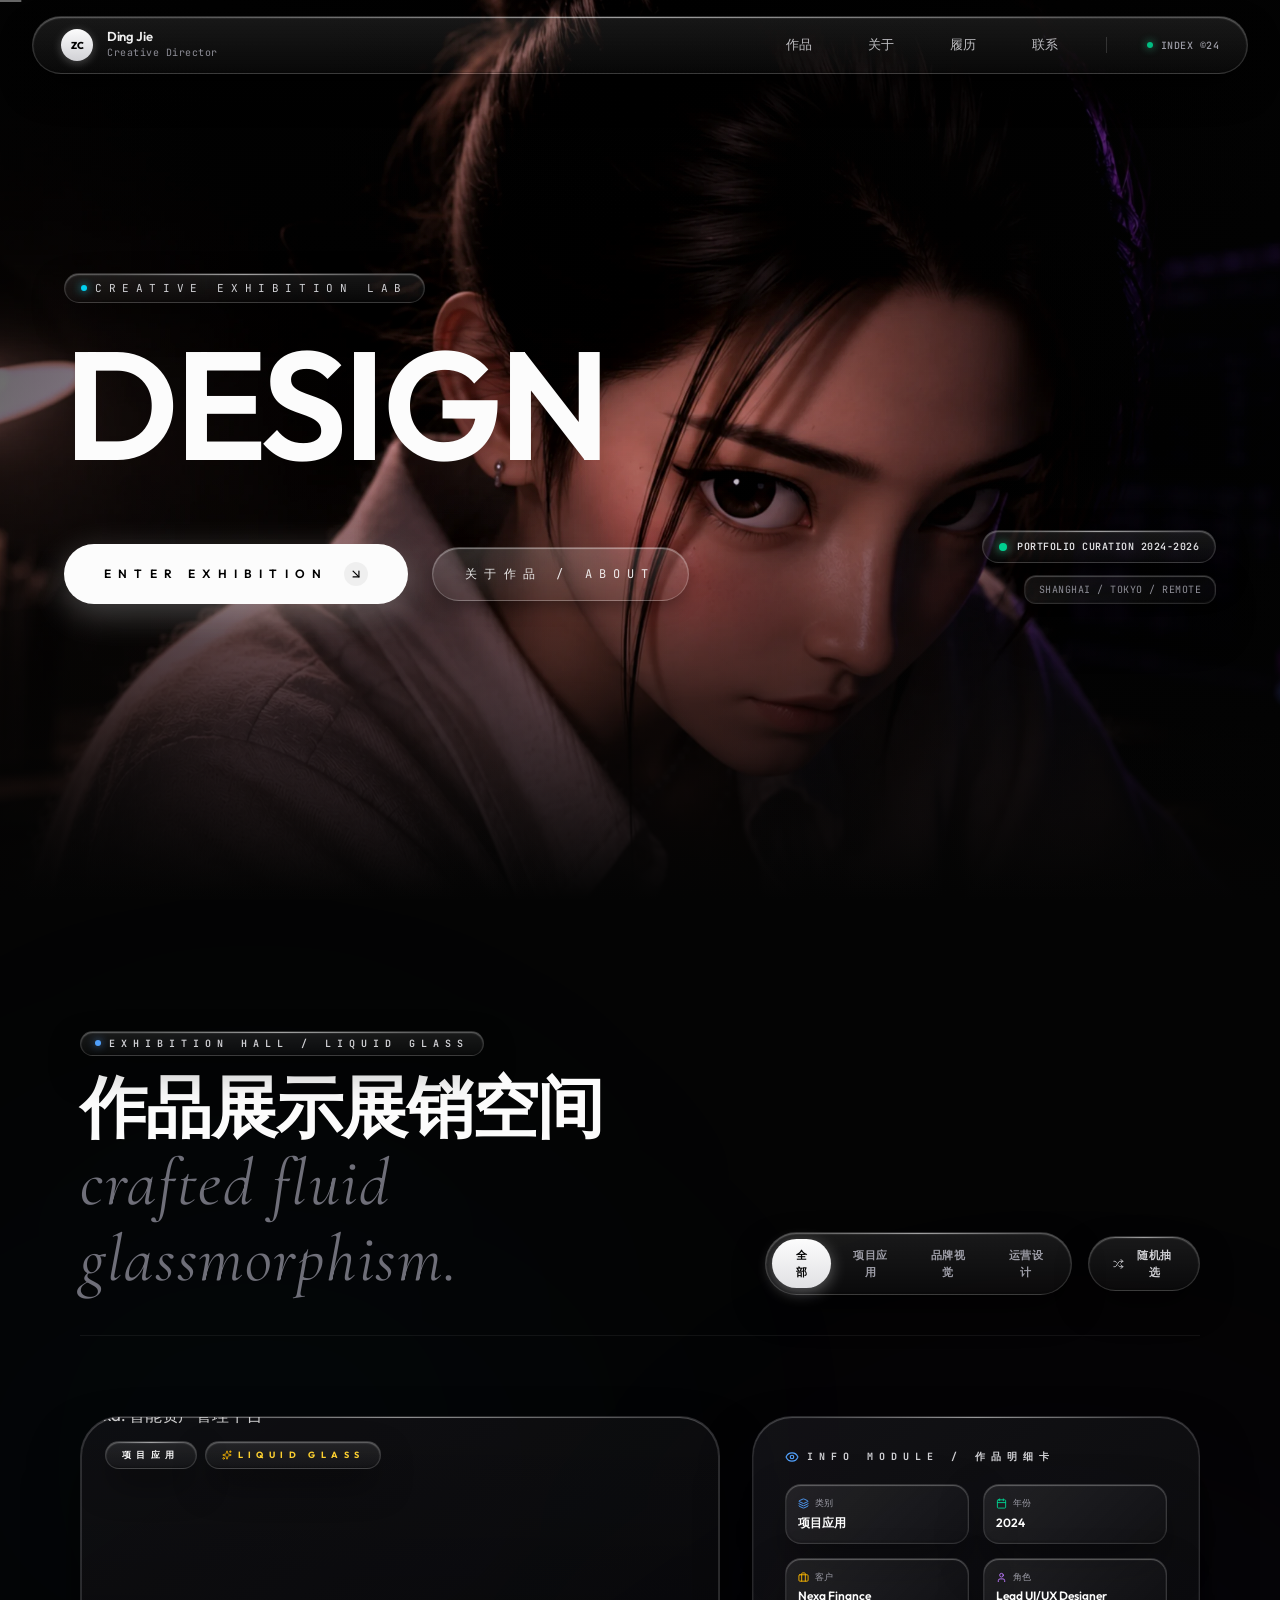
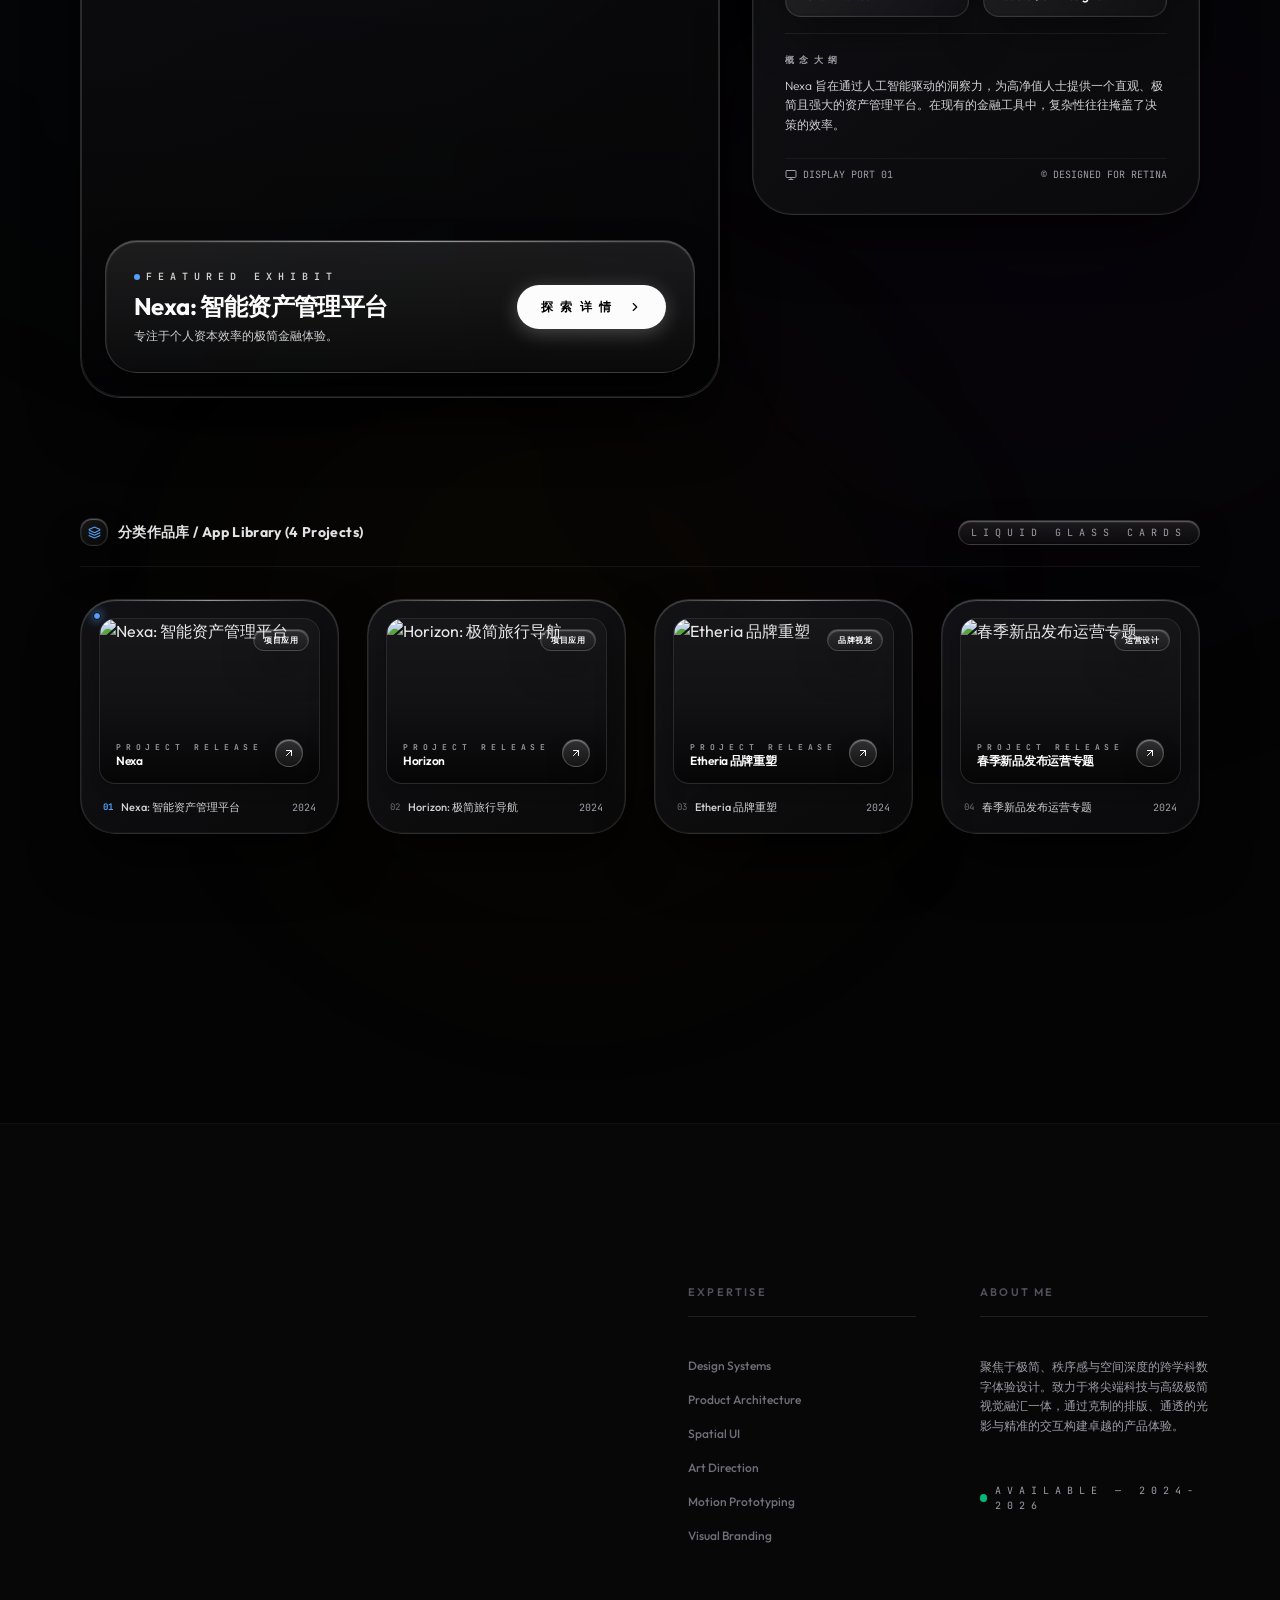
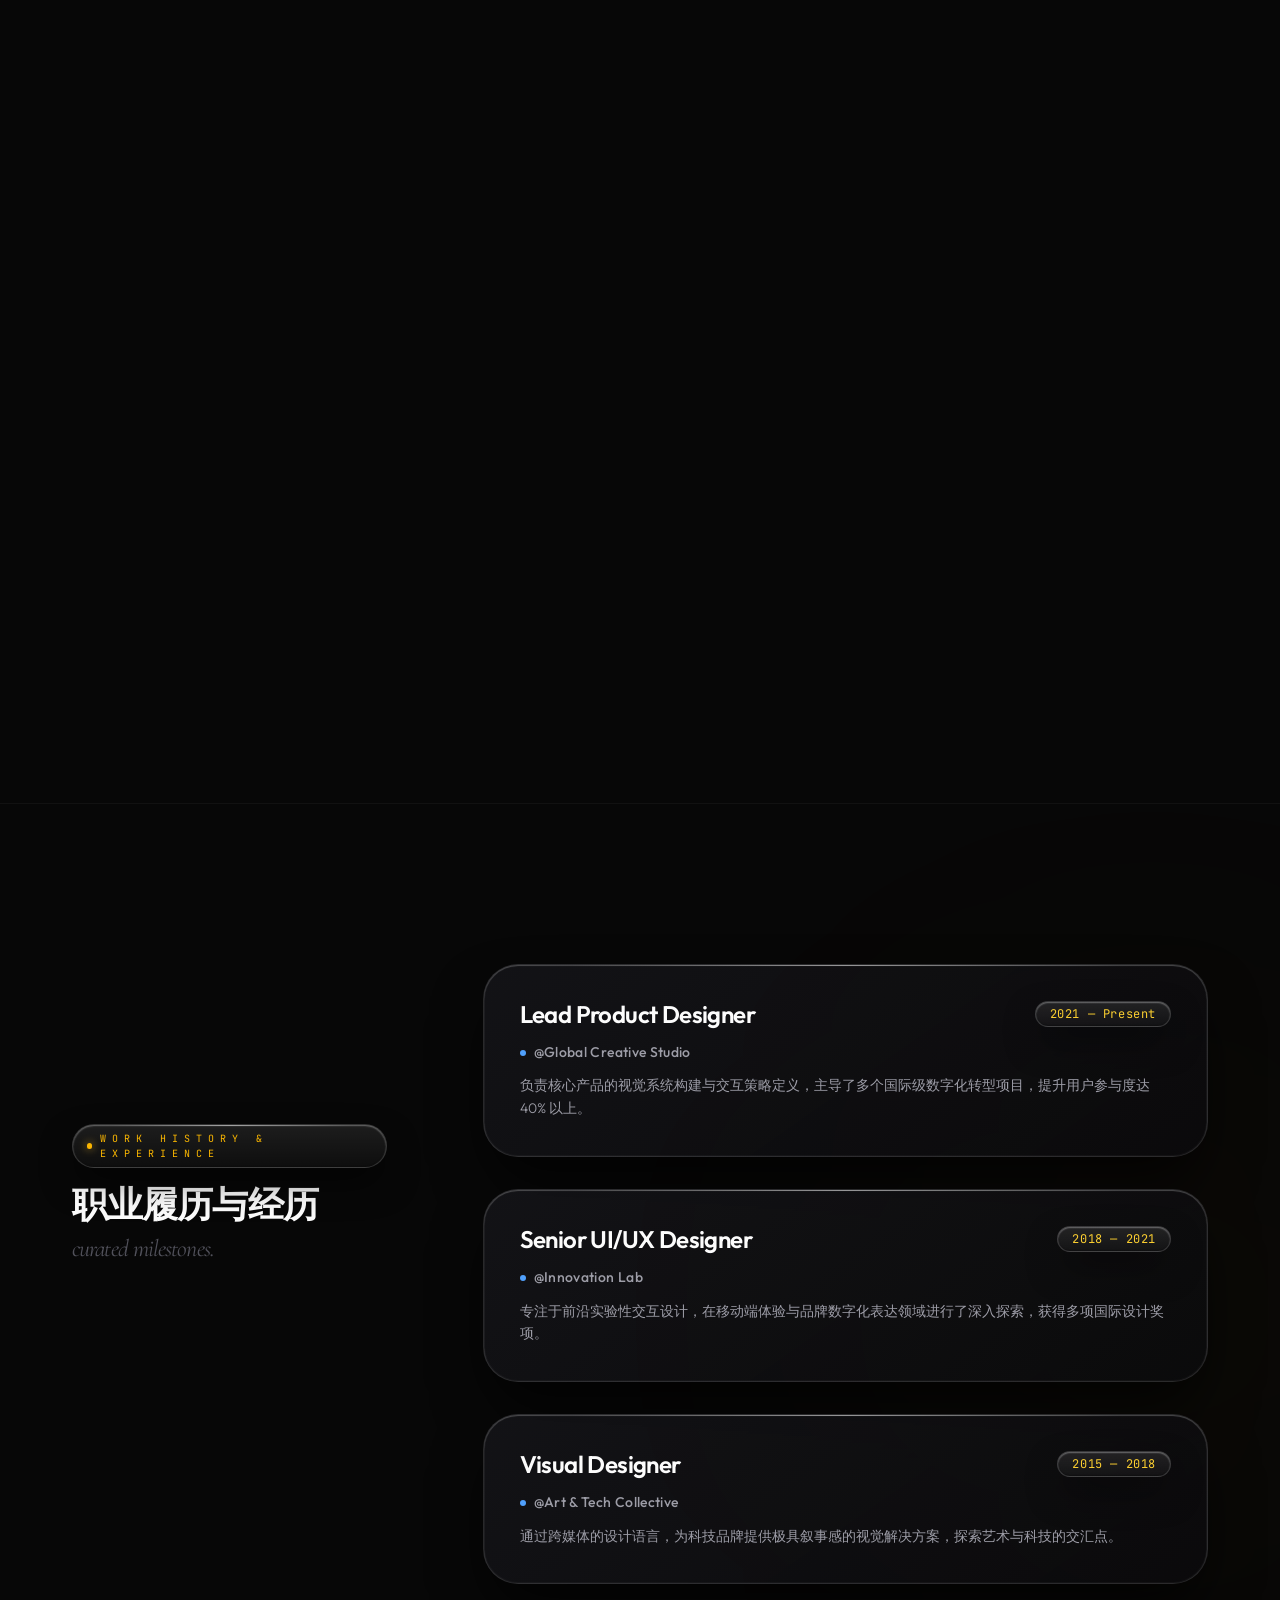
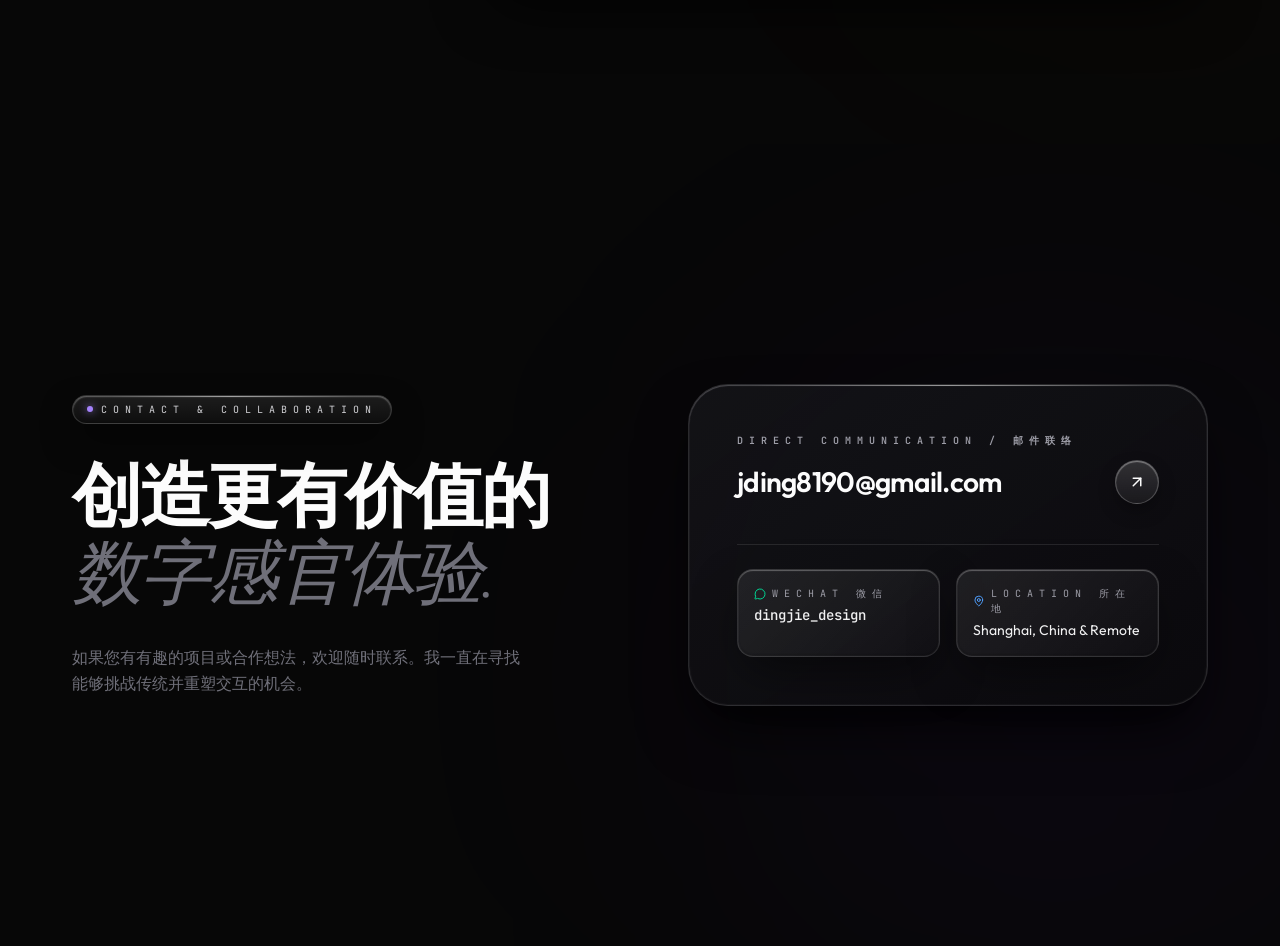
==== commit c4ba7ebf: "deploy: 新增可编辑后台：本地内容库与图片/视频/GIF 上传" ====
--- a/index.html
+++ b/index.html
@@ -8,12 +8,11 @@
     <meta property="og:title" content="DING · UI/UX 设计师作品集" />
     <meta property="og:description" content="专注于构建优雅、高效且极具商业价值的数字产品体验与视觉系统。" />
     <link rel="preload" as="image" href="./hero_bg.webp" type="image/webp" fetchpriority="high" />
-    <script type="module" crossorigin src="./assets/index-BNk95ytu.js"></script>
+    <script type="module" crossorigin src="./assets/index-CIqauscC.js"></script>
     <link rel="modulepreload" crossorigin href="./assets/vendor-react-DU8pLCKy.js">
     <link rel="modulepreload" crossorigin href="./assets/vendor-motion-BAKMoDNc.js">
-    <link rel="modulepreload" crossorigin href="./assets/vendor-firebase-Cwutw-8m.js">
-    <link rel="modulepreload" crossorigin href="./assets/vendor-icons-CXYtVHRr.js">
-    <link rel="stylesheet" crossorigin href="./assets/index-B-aWPLZj.css">
+    <link rel="modulepreload" crossorigin href="./assets/vendor-icons-DRoc1sxT.js">
+    <link rel="stylesheet" crossorigin href="./assets/index-sPP68NFe.css">
   </head>
   <body>
     <div id="root"></div>
--- a/assets/index-sPP68NFe.css
+++ b/assets/index-sPP68NFe.css
@@ -0,0 +1 @@
+@import"https://fonts.googleapis.com/css2?family=Outfit:wght@300;400;500;700&family=Cormorant+Garamond:ital,wght@0,300;0,400;0,500;1,400&family=JetBrains+Mono:wght@400;500&display=swap";/*! tailwindcss v4.2.4 | MIT License | https://tailwindcss.com */@layer properties{@supports (((-webkit-hyphens:none)) and (not (margin-trim:inline))) or ((-moz-orient:inline) and (not (color:rgb(from red r g b)))){*,:before,:after,::backdrop{--tw-translate-x:0;--tw-translate-y:0;--tw-translate-z:0;--tw-space-y-reverse:0;--tw-border-style:solid;--tw-gradient-position:initial;--tw-gradient-from:#0000;--tw-gradient-via:#0000;--tw-gradient-to:#0000;--tw-gradient-stops:initial;--tw-gradient-via-stops:initial;--tw-gradient-from-position:0%;--tw-gradient-via-position:50%;--tw-gradient-to-position:100%;--tw-leading:initial;--tw-font-weight:initial;--tw-tracking:initial;--tw-ordinal:initial;--tw-slashed-zero:initial;--tw-numeric-figure:initial;--tw-numeric-spacing:initial;--tw-numeric-fraction:initial;--tw-shadow:0 0 #0000;--tw-shadow-color:initial;--tw-shadow-alpha:100%;--tw-inset-shadow:0 0 #0000;--tw-inset-shadow-color:initial;--tw-inset-shadow-alpha:100%;--tw-ring-color:initial;--tw-ring-shadow:0 0 #0000;--tw-inset-ring-color:initial;--tw-inset-ring-shadow:0 0 #0000;--tw-ring-inset:initial;--tw-ring-offset-width:0px;--tw-ring-offset-color:#fff;--tw-ring-offset-shadow:0 0 #0000;--tw-blur:initial;--tw-brightness:initial;--tw-contrast:initial;--tw-grayscale:initial;--tw-hue-rotate:initial;--tw-invert:initial;--tw-opacity:initial;--tw-saturate:initial;--tw-sepia:initial;--tw-drop-shadow:initial;--tw-drop-shadow-color:initial;--tw-drop-shadow-alpha:100%;--tw-drop-shadow-size:initial;--tw-backdrop-blur:initial;--tw-backdrop-brightness:initial;--tw-backdrop-contrast:initial;--tw-backdrop-grayscale:initial;--tw-backdrop-hue-rotate:initial;--tw-backdrop-invert:initial;--tw-backdrop-opacity:initial;--tw-backdrop-saturate:initial;--tw-backdrop-sepia:initial;--tw-duration:initial;--tw-ease:initial;--tw-scale-x:1;--tw-scale-y:1;--tw-scale-z:1}}}@layer theme{:root,:host{--font-sans:"Outfit", "Inter", "PingFang SC", "Microsoft YaHei", ui-sans-serif, system-ui, sans-serif;--font-serif:"Cormorant Garamond", serif;--font-mono:"JetBrains Mono", ui-monospace, SFMono-Regular, monospace;--color-red-300:oklch(80.8% .114 19.571);--color-red-400:oklch(70.4% .191 22.216);--color-red-500:oklch(63.7% .237 25.331);--color-red-600:oklch(57.7% .245 27.325);--color-amber-200:oklch(92.4% .12 95.746);--color-amber-300:oklch(87.9% .169 91.605);--color-amber-400:oklch(82.8% .189 84.429);--color-amber-500:oklch(76.9% .188 70.08);--color-green-500:oklch(72.3% .219 149.579);--color-emerald-400:oklch(76.5% .177 163.223);--color-emerald-500:oklch(69.6% .17 162.48);--color-cyan-400:oklch(78.9% .154 211.53);--color-sky-500:oklch(68.5% .169 237.323);--color-blue-400:oklch(70.7% .165 254.624);--color-violet-400:oklch(70.2% .183 293.541);--color-violet-600:oklch(54.1% .281 293.009);--color-purple-400:oklch(71.4% .203 305.504);--color-zinc-100:oklch(96.7% .001 286.375);--color-zinc-200:oklch(92% .004 286.32);--color-zinc-300:oklch(87.1% .006 286.286);--color-zinc-400:oklch(70.5% .015 286.067);--color-zinc-500:oklch(55.2% .016 285.938);--color-zinc-600:oklch(44.2% .017 285.786);--color-zinc-700:oklch(37% .013 285.805);--color-zinc-800:oklch(27.4% .006 286.033);--color-zinc-900:oklch(21% .006 285.885);--color-zinc-950:oklch(14.1% .005 285.823);--color-neutral-100:oklch(97% 0 0);--color-black:#000;--color-white:#fff;--spacing:.25rem;--container-xs:20rem;--container-sm:24rem;--container-md:28rem;--container-lg:32rem;--container-xl:36rem;--container-2xl:42rem;--container-3xl:48rem;--container-4xl:56rem;--container-5xl:64rem;--container-6xl:72rem;--container-7xl:80rem;--text-xs:.75rem;--text-xs--line-height:calc(1 / .75);--text-sm:.875rem;--text-sm--line-height:calc(1.25 / .875);--text-base:1rem;--text-base--line-height: 1.5 ;--text-lg:1.125rem;--text-lg--line-height:calc(1.75 / 1.125);--text-xl:1.25rem;--text-xl--line-height:calc(1.75 / 1.25);--text-2xl:1.5rem;--text-2xl--line-height:calc(2 / 1.5);--text-3xl:1.875rem;--text-3xl--line-height: 1.2 ;--text-4xl:2.25rem;--text-4xl--line-height:calc(2.5 / 2.25);--text-6xl:3.75rem;--text-6xl--line-height:1;--font-weight-light:300;--font-weight-normal:400;--font-weight-medium:500;--font-weight-semibold:600;--font-weight-bold:700;--font-weight-extrabold:800;--font-weight-black:900;--tracking-tighter:-.06em;--tracking-tight:-.025em;--tracking-normal:0em;--tracking-wide:.025em;--tracking-wider:.05em;--tracking-widest:.6em;--leading-tight:1.25;--leading-snug:1.375;--leading-relaxed:1.625;--radius-md:.375rem;--radius-lg:.5rem;--radius-xl:.75rem;--radius-2xl:1rem;--radius-3xl:1.5rem;--ease-out:cubic-bezier(0, 0, .2, 1);--animate-spin:spin 1s linear infinite;--animate-pulse:pulse 2s cubic-bezier(.4, 0, .6, 1) infinite;--blur-md:12px;--blur-xl:24px;--aspect-video:16 / 9;--default-transition-duration:.15s;--default-transition-timing-function:cubic-bezier(.4, 0, .2, 1);--default-font-family:var(--font-sans);--default-mono-font-family:var(--font-mono)}}@layer base{*,:after,:before,::backdrop{box-sizing:border-box;border:0 solid;margin:0;padding:0}::file-selector-button{box-sizing:border-box;border:0 solid;margin:0;padding:0}html,:host{-webkit-text-size-adjust:100%;-moz-tab-size:4;tab-size:4;line-height:1.5;font-family:var(--default-font-family,ui-sans-serif, system-ui, sans-serif, "Apple Color Emoji", "Segoe UI Emoji", "Segoe UI Symbol", "Noto Color Emoji");font-feature-settings:var(--default-font-feature-settings,normal);font-variation-settings:var(--default-font-variation-settings,normal);-webkit-tap-highlight-color:transparent}hr{height:0;color:inherit;border-top-width:1px}abbr:where([title]){-webkit-text-decoration:underline dotted;text-decoration:underline dotted}h1,h2,h3,h4,h5,h6{font-size:inherit;font-weight:inherit}a{color:inherit;-webkit-text-decoration:inherit;text-decoration:inherit}b,strong{font-weight:bolder}code,kbd,samp,pre{font-family:var(--default-mono-font-family,ui-monospace, SFMono-Regular, Menlo, Monaco, Consolas, "Liberation Mono", "Courier New", monospace);font-feature-settings:var(--default-mono-font-feature-settings,normal);font-variation-settings:var(--default-mono-font-variation-settings,normal);font-size:1em}small{font-size:80%}sub,sup{vertical-align:baseline;font-size:75%;line-height:0;position:relative}sub{bottom:-.25em}sup{top:-.5em}table{text-indent:0;border-color:inherit;border-collapse:collapse}:-moz-focusring{outline:auto}progress{vertical-align:baseline}summary{display:list-item}ol,ul,menu{list-style:none}img,svg,video,canvas,audio,iframe,embed,object{vertical-align:middle;display:block}img,video{max-width:100%;height:auto}button,input,select,optgroup,textarea{font:inherit;font-feature-settings:inherit;font-variation-settings:inherit;letter-spacing:inherit;color:inherit;opacity:1;background-color:#0000;border-radius:0}::file-selector-button{font:inherit;font-feature-settings:inherit;font-variation-settings:inherit;letter-spacing:inherit;color:inherit;opacity:1;background-color:#0000;border-radius:0}:where(select:is([multiple],[size])) optgroup{font-weight:bolder}:where(select:is([multiple],[size])) optgroup option{padding-inline-start:20px}::file-selector-button{margin-inline-end:4px}::placeholder{opacity:1}@supports (not ((-webkit-appearance:-apple-pay-button))) or (contain-intrinsic-size:1px){::placeholder{color:currentColor}@supports (color:color-mix(in lab,red,red)){::placeholder{color:color-mix(in oklab,currentcolor 50%,transparent)}}}textarea{resize:vertical}::-webkit-search-decoration{-webkit-appearance:none}::-webkit-date-and-time-value{min-height:1lh;text-align:inherit}::-webkit-datetime-edit{display:inline-flex}::-webkit-datetime-edit-fields-wrapper{padding:0}::-webkit-datetime-edit{padding-block:0}::-webkit-datetime-edit-year-field{padding-block:0}::-webkit-datetime-edit-month-field{padding-block:0}::-webkit-datetime-edit-day-field{padding-block:0}::-webkit-datetime-edit-hour-field{padding-block:0}::-webkit-datetime-edit-minute-field{padding-block:0}::-webkit-datetime-edit-second-field{padding-block:0}::-webkit-datetime-edit-millisecond-field{padding-block:0}::-webkit-datetime-edit-meridiem-field{padding-block:0}::-webkit-calendar-picker-indicator{line-height:1}:-moz-ui-invalid{box-shadow:none}button,input:where([type=button],[type=reset],[type=submit]){-webkit-appearance:button;-moz-appearance:button;appearance:button}::file-selector-button{-webkit-appearance:button;-moz-appearance:button;appearance:button}::-webkit-inner-spin-button{height:auto}::-webkit-outer-spin-button{height:auto}[hidden]:where(:not([hidden=until-found])){display:none!important}html{scroll-behavior:smooth;-webkit-font-smoothing:antialiased;-moz-osx-font-smoothing:grayscale}body{font-family:var(--font-sans);color:var(--color-zinc-100);background-color:#080808}body ::selection{background-color:var(--color-white)}body::selection{background-color:var(--color-white)}body ::selection{color:var(--color-black)}body::selection{color:var(--color-black)}body{opacity:.99;overflow-x:hidden}}@layer components;@layer utilities{.pointer-events-auto{pointer-events:auto}.pointer-events-none{pointer-events:none}.invisible{visibility:hidden}.visible{visibility:visible}.absolute{position:absolute}.fixed{position:fixed}.relative{position:relative}.static{position:static}.sticky{position:sticky}.inset-0{inset:calc(var(--spacing) * 0)}.end{inset-inline-end:var(--spacing)}.top-0{top:calc(var(--spacing) * 0)}.top-1\.5{top:calc(var(--spacing) * 1.5)}.top-2\.5{top:calc(var(--spacing) * 2.5)}.top-3{top:calc(var(--spacing) * 3)}.top-6{top:calc(var(--spacing) * 6)}.top-40{top:calc(var(--spacing) * 40)}.top-\[-10\%\]{top:-10%}.top-\[10\%\]{top:10%}.top-\[20\%\]{top:20%}.top-\[30\%\]{top:30%}.right-0{right:calc(var(--spacing) * 0)}.right-1\.5{right:calc(var(--spacing) * 1.5)}.right-2\.5{right:calc(var(--spacing) * 2.5)}.right-3{right:calc(var(--spacing) * 3)}.right-6{right:calc(var(--spacing) * 6)}.right-\[-10\%\]{right:-10%}.right-\[-15\%\]{right:-15%}.right-\[-20\%\]{right:-20%}.bottom-0{bottom:calc(var(--spacing) * 0)}.bottom-3{bottom:calc(var(--spacing) * 3)}.bottom-6{bottom:calc(var(--spacing) * 6)}.bottom-\[-10\%\]{bottom:-10%}.bottom-\[10\%\]{bottom:10%}.left-0{left:calc(var(--spacing) * 0)}.left-3{left:calc(var(--spacing) * 3)}.left-6{left:calc(var(--spacing) * 6)}.left-\[-10\%\]{left:-10%}.left-\[-20\%\]{left:-20%}.left-\[20\%\]{left:20%}.z-0{z-index:0}.z-10{z-index:10}.z-20{z-index:20}.z-40{z-index:40}.z-50{z-index:50}.z-\[100\]{z-index:100}.container{width:100%}@media(min-width:40rem){.container{max-width:40rem}}@media(min-width:48rem){.container{max-width:48rem}}@media(min-width:64rem){.container{max-width:64rem}}@media(min-width:80rem){.container{max-width:80rem}}@media(min-width:96rem){.container{max-width:96rem}}.mx-1{margin-inline:calc(var(--spacing) * 1)}.mx-auto{margin-inline:auto}.my-auto{margin-block:auto}.mt-0\.5{margin-top:calc(var(--spacing) * .5)}.mt-1{margin-top:calc(var(--spacing) * 1)}.mt-2{margin-top:calc(var(--spacing) * 2)}.mt-3{margin-top:calc(var(--spacing) * 3)}.mt-4{margin-top:calc(var(--spacing) * 4)}.mt-28{margin-top:calc(var(--spacing) * 28)}.mt-40{margin-top:calc(var(--spacing) * 40)}.mb-1\.5{margin-bottom:calc(var(--spacing) * 1.5)}.mb-2{margin-bottom:calc(var(--spacing) * 2)}.mb-3{margin-bottom:calc(var(--spacing) * 3)}.mb-3\.5{margin-bottom:calc(var(--spacing) * 3.5)}.mb-4{margin-bottom:calc(var(--spacing) * 4)}.mb-6{margin-bottom:calc(var(--spacing) * 6)}.mb-8{margin-bottom:calc(var(--spacing) * 8)}.mb-10{margin-bottom:calc(var(--spacing) * 10)}.mb-12{margin-bottom:calc(var(--spacing) * 12)}.mb-20{margin-bottom:calc(var(--spacing) * 20)}.mb-24{margin-bottom:calc(var(--spacing) * 24)}.mb-28{margin-bottom:calc(var(--spacing) * 28)}.ml-1{margin-left:calc(var(--spacing) * 1)}.ml-4{margin-left:calc(var(--spacing) * 4)}.line-clamp-1{-webkit-line-clamp:1;-webkit-box-orient:vertical;display:-webkit-box;overflow:hidden}.line-clamp-2{-webkit-line-clamp:2;-webkit-box-orient:vertical;display:-webkit-box;overflow:hidden}.line-clamp-3{-webkit-line-clamp:3;-webkit-box-orient:vertical;display:-webkit-box;overflow:hidden}.block{display:block}.flex{display:flex}.grid{display:grid}.hidden{display:none}.inline-flex{display:inline-flex}.aspect-\[1\/2\]{aspect-ratio:1/2}.aspect-\[4\/3\]{aspect-ratio:4/3}.aspect-\[4\/5\]{aspect-ratio:4/5}.aspect-\[16\/9\]{aspect-ratio:16/9}.aspect-\[16\/10\]{aspect-ratio:16/10}.aspect-\[21\/9\]{aspect-ratio:21/9}.aspect-video{aspect-ratio:var(--aspect-video)}.h-1\.5{height:calc(var(--spacing) * 1.5)}.h-2{height:calc(var(--spacing) * 2)}.h-4{height:calc(var(--spacing) * 4)}.h-6{height:calc(var(--spacing) * 6)}.h-7{height:calc(var(--spacing) * 7)}.h-8{height:calc(var(--spacing) * 8)}.h-9{height:calc(var(--spacing) * 9)}.h-11{height:calc(var(--spacing) * 11)}.h-12{height:calc(var(--spacing) * 12)}.h-16{height:calc(var(--spacing) * 16)}.h-\[1px\]{height:1px}.h-\[2px\]{height:2px}.h-\[50vw\]{height:50vw}.h-\[55vw\]{height:55vw}.h-\[60vw\]{height:60vw}.h-\[80vw\]{height:80vw}.h-auto{height:auto}.h-full{height:100%}.max-h-\[90vh\]{max-height:90vh}.max-h-\[92vh\]{max-height:92vh}.min-h-\[80vh\]{min-height:80vh}.min-h-\[290px\]{min-height:290px}.min-h-screen{min-height:100vh}.w-1\.5{width:calc(var(--spacing) * 1.5)}.w-2{width:calc(var(--spacing) * 2)}.w-6{width:calc(var(--spacing) * 6)}.w-7{width:calc(var(--spacing) * 7)}.w-8{width:calc(var(--spacing) * 8)}.w-9{width:calc(var(--spacing) * 9)}.w-11{width:calc(var(--spacing) * 11)}.w-12{width:calc(var(--spacing) * 12)}.w-16{width:calc(var(--spacing) * 16)}.w-\[1px\]{width:1px}.w-\[50vw\]{width:50vw}.w-\[55vw\]{width:55vw}.w-\[60vw\]{width:60vw}.w-\[80vw\]{width:80vw}.w-full{width:100%}.w-px{width:1px}.max-w-2xl{max-width:var(--container-2xl)}.max-w-3xl{max-width:var(--container-3xl)}.max-w-4xl{max-width:var(--container-4xl)}.max-w-5xl{max-width:var(--container-5xl)}.max-w-6xl{max-width:var(--container-6xl)}.max-w-7xl{max-width:var(--container-7xl)}.max-w-\[150px\]{max-width:150px}.max-w-\[160px\]{max-width:160px}.max-w-\[1360px\]{max-width:1360px}.max-w-\[1440px\]{max-width:1440px}.max-w-lg{max-width:var(--container-lg)}.max-w-md{max-width:var(--container-md)}.max-w-sm{max-width:var(--container-sm)}.max-w-xl{max-width:var(--container-xl)}.max-w-xs{max-width:var(--container-xs)}.flex-1{flex:1}.shrink-0{flex-shrink:0}.flex-grow{flex-grow:1}.origin-left{transform-origin:0}.-translate-x-full{--tw-translate-x:-100%;translate:var(--tw-translate-x) var(--tw-translate-y)}.-translate-y-\[200px\]{--tw-translate-y: -200px ;translate:var(--tw-translate-x) var(--tw-translate-y)}.scale-\[1\.01\]{scale:1.01}.scale-\[1\.02\]{scale:1.02}.animate-pulse{animation:var(--animate-pulse)}.animate-spin{animation:var(--animate-spin)}.cursor-default{cursor:default}.cursor-pointer{cursor:pointer}.resize-none{resize:none}.grid-cols-1{grid-template-columns:repeat(1,minmax(0,1fr))}.grid-cols-2{grid-template-columns:repeat(2,minmax(0,1fr))}.flex-col{flex-direction:column}.flex-wrap{flex-wrap:wrap}.items-baseline{align-items:baseline}.items-center{align-items:center}.items-end{align-items:flex-end}.items-start{align-items:flex-start}.justify-between{justify-content:space-between}.justify-center{justify-content:center}.justify-end{justify-content:flex-end}.gap-1{gap:calc(var(--spacing) * 1)}.gap-1\.5{gap:calc(var(--spacing) * 1.5)}.gap-2{gap:calc(var(--spacing) * 2)}.gap-2\.5{gap:calc(var(--spacing) * 2.5)}.gap-3{gap:calc(var(--spacing) * 3)}.gap-3\.5{gap:calc(var(--spacing) * 3.5)}.gap-4{gap:calc(var(--spacing) * 4)}.gap-6{gap:calc(var(--spacing) * 6)}.gap-7{gap:calc(var(--spacing) * 7)}.gap-8{gap:calc(var(--spacing) * 8)}.gap-12{gap:calc(var(--spacing) * 12)}.gap-16{gap:calc(var(--spacing) * 16)}.gap-24{gap:calc(var(--spacing) * 24)}:where(.space-y-0\.5>:not(:last-child)){--tw-space-y-reverse:0;margin-block-start:calc(calc(var(--spacing) * .5) * var(--tw-space-y-reverse));margin-block-end:calc(calc(var(--spacing) * .5) * calc(1 - var(--tw-space-y-reverse)))}:where(.space-y-1>:not(:last-child)){--tw-space-y-reverse:0;margin-block-start:calc(calc(var(--spacing) * 1) * var(--tw-space-y-reverse));margin-block-end:calc(calc(var(--spacing) * 1) * calc(1 - var(--tw-space-y-reverse)))}:where(.space-y-1\.5>:not(:last-child)){--tw-space-y-reverse:0;margin-block-start:calc(calc(var(--spacing) * 1.5) * var(--tw-space-y-reverse));margin-block-end:calc(calc(var(--spacing) * 1.5) * calc(1 - var(--tw-space-y-reverse)))}:where(.space-y-2>:not(:last-child)){--tw-space-y-reverse:0;margin-block-start:calc(calc(var(--spacing) * 2) * var(--tw-space-y-reverse));margin-block-end:calc(calc(var(--spacing) * 2) * calc(1 - var(--tw-space-y-reverse)))}:where(.space-y-3>:not(:last-child)){--tw-space-y-reverse:0;margin-block-start:calc(calc(var(--spacing) * 3) * var(--tw-space-y-reverse));margin-block-end:calc(calc(var(--spacing) * 3) * calc(1 - var(--tw-space-y-reverse)))}:where(.space-y-4>:not(:last-child)){--tw-space-y-reverse:0;margin-block-start:calc(calc(var(--spacing) * 4) * var(--tw-space-y-reverse));margin-block-end:calc(calc(var(--spacing) * 4) * calc(1 - var(--tw-space-y-reverse)))}:where(.space-y-5>:not(:last-child)){--tw-space-y-reverse:0;margin-block-start:calc(calc(var(--spacing) * 5) * var(--tw-space-y-reverse));margin-block-end:calc(calc(var(--spacing) * 5) * calc(1 - var(--tw-space-y-reverse)))}:where(.space-y-6>:not(:last-child)){--tw-space-y-reverse:0;margin-block-start:calc(calc(var(--spacing) * 6) * var(--tw-space-y-reverse));margin-block-end:calc(calc(var(--spacing) * 6) * calc(1 - var(--tw-space-y-reverse)))}:where(.space-y-8>:not(:last-child)){--tw-space-y-reverse:0;margin-block-start:calc(calc(var(--spacing) * 8) * var(--tw-space-y-reverse));margin-block-end:calc(calc(var(--spacing) * 8) * calc(1 - var(--tw-space-y-reverse)))}:where(.space-y-10>:not(:last-child)){--tw-space-y-reverse:0;margin-block-start:calc(calc(var(--spacing) * 10) * var(--tw-space-y-reverse));margin-block-end:calc(calc(var(--spacing) * 10) * calc(1 - var(--tw-space-y-reverse)))}:where(.space-y-12>:not(:last-child)){--tw-space-y-reverse:0;margin-block-start:calc(calc(var(--spacing) * 12) * var(--tw-space-y-reverse));margin-block-end:calc(calc(var(--spacing) * 12) * calc(1 - var(--tw-space-y-reverse)))}:where(.space-y-24>:not(:last-child)){--tw-space-y-reverse:0;margin-block-start:calc(calc(var(--spacing) * 24) * var(--tw-space-y-reverse));margin-block-end:calc(calc(var(--spacing) * 24) * calc(1 - var(--tw-space-y-reverse)))}:where(.space-y-32>:not(:last-child)){--tw-space-y-reverse:0;margin-block-start:calc(calc(var(--spacing) * 32) * var(--tw-space-y-reverse));margin-block-end:calc(calc(var(--spacing) * 32) * calc(1 - var(--tw-space-y-reverse)))}:where(.space-y-36>:not(:last-child)){--tw-space-y-reverse:0;margin-block-start:calc(calc(var(--spacing) * 36) * var(--tw-space-y-reverse));margin-block-end:calc(calc(var(--spacing) * 36) * calc(1 - var(--tw-space-y-reverse)))}.self-start{align-self:flex-start}.self-stretch{align-self:stretch}.truncate{text-overflow:ellipsis;white-space:nowrap;overflow:hidden}.overflow-hidden{overflow:hidden}.overflow-y-auto{overflow-y:auto}.rounded{border-radius:.25rem}.rounded-2xl{border-radius:var(--radius-2xl)}.rounded-3xl{border-radius:var(--radius-3xl)}.rounded-\[2\.2rem\]{border-radius:2.2rem}.rounded-\[2\.5rem\]{border-radius:2.5rem}.rounded-\[2rem\]{border-radius:2rem}.rounded-full{border-radius:3.40282e38px}.rounded-lg{border-radius:var(--radius-lg)}.rounded-md{border-radius:var(--radius-md)}.rounded-xl{border-radius:var(--radius-xl)}.border{border-style:var(--tw-border-style);border-width:1px}.border-0{border-style:var(--tw-border-style);border-width:0}.border-2{border-style:var(--tw-border-style);border-width:2px}.border-t{border-top-style:var(--tw-border-style);border-top-width:1px}.border-b{border-bottom-style:var(--tw-border-style);border-bottom-width:1px}.border-dashed{--tw-border-style:dashed;border-style:dashed}.border-\[\#050505\]{border-color:#050505}.border-amber-400{border-color:var(--color-amber-400)}.border-amber-400\/20{border-color:#fcbb0033}@supports (color:color-mix(in lab,red,red)){.border-amber-400\/20{border-color:color-mix(in oklab,var(--color-amber-400) 20%,transparent)}}.border-amber-400\/30{border-color:#fcbb004d}@supports (color:color-mix(in lab,red,red)){.border-amber-400\/30{border-color:color-mix(in oklab,var(--color-amber-400) 30%,transparent)}}.border-amber-500\/20{border-color:#f99c0033}@supports (color:color-mix(in lab,red,red)){.border-amber-500\/20{border-color:color-mix(in oklab,var(--color-amber-500) 20%,transparent)}}.border-blue-400\/30{border-color:#54a2ff4d}@supports (color:color-mix(in lab,red,red)){.border-blue-400\/30{border-color:color-mix(in oklab,var(--color-blue-400) 30%,transparent)}}.border-red-500\/20{border-color:#fb2c3633}@supports (color:color-mix(in lab,red,red)){.border-red-500\/20{border-color:color-mix(in oklab,var(--color-red-500) 20%,transparent)}}.border-white\/5{border-color:#ffffff0d}@supports (color:color-mix(in lab,red,red)){.border-white\/5{border-color:color-mix(in oklab,var(--color-white) 5%,transparent)}}.border-white\/10{border-color:#ffffff1a}@supports (color:color-mix(in lab,red,red)){.border-white\/10{border-color:color-mix(in oklab,var(--color-white) 10%,transparent)}}.border-white\/15{border-color:#ffffff26}@supports (color:color-mix(in lab,red,red)){.border-white\/15{border-color:color-mix(in oklab,var(--color-white) 15%,transparent)}}.border-white\/20{border-color:#fff3}@supports (color:color-mix(in lab,red,red)){.border-white\/20{border-color:color-mix(in oklab,var(--color-white) 20%,transparent)}}.border-white\/25{border-color:#ffffff40}@supports (color:color-mix(in lab,red,red)){.border-white\/25{border-color:color-mix(in oklab,var(--color-white) 25%,transparent)}}.border-white\/35{border-color:#ffffff59}@supports (color:color-mix(in lab,red,red)){.border-white\/35{border-color:color-mix(in oklab,var(--color-white) 35%,transparent)}}.border-white\/\[0\.03\]{border-color:#ffffff08}@supports (color:color-mix(in lab,red,red)){.border-white\/\[0\.03\]{border-color:color-mix(in oklab,var(--color-white) 3%,transparent)}}.border-white\/\[0\.04\]{border-color:#ffffff0a}@supports (color:color-mix(in lab,red,red)){.border-white\/\[0\.04\]{border-color:color-mix(in oklab,var(--color-white) 4%,transparent)}}.border-white\/\[0\.05\]{border-color:#ffffff0d}@supports (color:color-mix(in lab,red,red)){.border-white\/\[0\.05\]{border-color:color-mix(in oklab,var(--color-white) 5%,transparent)}}.border-white\/\[0\.06\]{border-color:#ffffff0f}@supports (color:color-mix(in lab,red,red)){.border-white\/\[0\.06\]{border-color:color-mix(in oklab,var(--color-white) 6%,transparent)}}.border-white\/\[0\.08\]{border-color:#ffffff14}@supports (color:color-mix(in lab,red,red)){.border-white\/\[0\.08\]{border-color:color-mix(in oklab,var(--color-white) 8%,transparent)}}.border-zinc-800{border-color:var(--color-zinc-800)}.border-t-transparent{border-top-color:#0000}.bg-\[\#0A0A0A\]{background-color:#0a0a0a}.bg-\[\#0D0D0D\]{background-color:#0d0d0d}.bg-\[\#050505\]{background-color:#050505}.bg-\[\#060606\]{background-color:#060606}.bg-\[\#060606\]\/95{background-color:#060606f2}.bg-\[\#080808\]{background-color:#080808}.bg-amber-400{background-color:var(--color-amber-400)}.bg-amber-400\/20{background-color:#fcbb0033}@supports (color:color-mix(in lab,red,red)){.bg-amber-400\/20{background-color:color-mix(in oklab,var(--color-amber-400) 20%,transparent)}}.bg-amber-500{background-color:var(--color-amber-500)}.bg-amber-500\/10{background-color:#f99c001a}@supports (color:color-mix(in lab,red,red)){.bg-amber-500\/10{background-color:color-mix(in oklab,var(--color-amber-500) 10%,transparent)}}.bg-amber-500\/15{background-color:#f99c0026}@supports (color:color-mix(in lab,red,red)){.bg-amber-500\/15{background-color:color-mix(in oklab,var(--color-amber-500) 15%,transparent)}}.bg-amber-500\/80{background-color:#f99c00cc}@supports (color:color-mix(in lab,red,red)){.bg-amber-500\/80{background-color:color-mix(in oklab,var(--color-amber-500) 80%,transparent)}}.bg-amber-500\/\[0\.02\]{background-color:#f99c0005}@supports (color:color-mix(in lab,red,red)){.bg-amber-500\/\[0\.02\]{background-color:color-mix(in oklab,var(--color-amber-500) 2%,transparent)}}.bg-amber-500\/\[0\.04\]{background-color:#f99c000a}@supports (color:color-mix(in lab,red,red)){.bg-amber-500\/\[0\.04\]{background-color:color-mix(in oklab,var(--color-amber-500) 4%,transparent)}}.bg-black{background-color:var(--color-black)}.bg-black\/5{background-color:#0000000d}@supports (color:color-mix(in lab,red,red)){.bg-black\/5{background-color:color-mix(in oklab,var(--color-black) 5%,transparent)}}.bg-black\/35{background-color:#00000059}@supports (color:color-mix(in lab,red,red)){.bg-black\/35{background-color:color-mix(in oklab,var(--color-black) 35%,transparent)}}.bg-black\/60{background-color:#0009}@supports (color:color-mix(in lab,red,red)){.bg-black\/60{background-color:color-mix(in oklab,var(--color-black) 60%,transparent)}}.bg-black\/70{background-color:#000000b3}@supports (color:color-mix(in lab,red,red)){.bg-black\/70{background-color:color-mix(in oklab,var(--color-black) 70%,transparent)}}.bg-black\/75{background-color:#000000bf}@supports (color:color-mix(in lab,red,red)){.bg-black\/75{background-color:color-mix(in oklab,var(--color-black) 75%,transparent)}}.bg-black\/80{background-color:#000c}@supports (color:color-mix(in lab,red,red)){.bg-black\/80{background-color:color-mix(in oklab,var(--color-black) 80%,transparent)}}.bg-black\/85{background-color:#000000d9}@supports (color:color-mix(in lab,red,red)){.bg-black\/85{background-color:color-mix(in oklab,var(--color-black) 85%,transparent)}}.bg-blue-400{background-color:var(--color-blue-400)}.bg-cyan-400{background-color:var(--color-cyan-400)}.bg-emerald-400{background-color:var(--color-emerald-400)}.bg-emerald-400\/90{background-color:#00d294e6}@supports (color:color-mix(in lab,red,red)){.bg-emerald-400\/90{background-color:color-mix(in oklab,var(--color-emerald-400) 90%,transparent)}}.bg-emerald-500{background-color:var(--color-emerald-500)}.bg-green-500{background-color:var(--color-green-500)}.bg-red-500{background-color:var(--color-red-500)}.bg-red-500\/10{background-color:#fb2c361a}@supports (color:color-mix(in lab,red,red)){.bg-red-500\/10{background-color:color-mix(in oklab,var(--color-red-500) 10%,transparent)}}.bg-red-500\/80{background-color:#fb2c36cc}@supports (color:color-mix(in lab,red,red)){.bg-red-500\/80{background-color:color-mix(in oklab,var(--color-red-500) 80%,transparent)}}.bg-red-600{background-color:var(--color-red-600)}.bg-sky-500\/\[0\.02\]{background-color:#00a5ef05}@supports (color:color-mix(in lab,red,red)){.bg-sky-500\/\[0\.02\]{background-color:color-mix(in oklab,var(--color-sky-500) 2%,transparent)}}.bg-violet-400{background-color:var(--color-violet-400)}.bg-violet-600\/\[0\.03\]{background-color:#7f22fe08}@supports (color:color-mix(in lab,red,red)){.bg-violet-600\/\[0\.03\]{background-color:color-mix(in oklab,var(--color-violet-600) 3%,transparent)}}.bg-violet-600\/\[0\.04\]{background-color:#7f22fe0a}@supports (color:color-mix(in lab,red,red)){.bg-violet-600\/\[0\.04\]{background-color:color-mix(in oklab,var(--color-violet-600) 4%,transparent)}}.bg-violet-600\/\[0\.05\]{background-color:#7f22fe0d}@supports (color:color-mix(in lab,red,red)){.bg-violet-600\/\[0\.05\]{background-color:color-mix(in oklab,var(--color-violet-600) 5%,transparent)}}.bg-white{background-color:var(--color-white)}.bg-white\/5{background-color:#ffffff0d}@supports (color:color-mix(in lab,red,red)){.bg-white\/5{background-color:color-mix(in oklab,var(--color-white) 5%,transparent)}}.bg-white\/10{background-color:#ffffff1a}@supports (color:color-mix(in lab,red,red)){.bg-white\/10{background-color:color-mix(in oklab,var(--color-white) 10%,transparent)}}.bg-white\/15{background-color:#ffffff26}@supports (color:color-mix(in lab,red,red)){.bg-white\/15{background-color:color-mix(in oklab,var(--color-white) 15%,transparent)}}.bg-white\/40{background-color:#fff6}@supports (color:color-mix(in lab,red,red)){.bg-white\/40{background-color:color-mix(in oklab,var(--color-white) 40%,transparent)}}.bg-white\/80{background-color:#fffc}@supports (color:color-mix(in lab,red,red)){.bg-white\/80{background-color:color-mix(in oklab,var(--color-white) 80%,transparent)}}.bg-white\/\[0\.08\]{background-color:#ffffff14}@supports (color:color-mix(in lab,red,red)){.bg-white\/\[0\.08\]{background-color:color-mix(in oklab,var(--color-white) 8%,transparent)}}.bg-zinc-800{background-color:var(--color-zinc-800)}.bg-zinc-900{background-color:var(--color-zinc-900)}.bg-zinc-900\/60{background-color:#18181b99}@supports (color:color-mix(in lab,red,red)){.bg-zinc-900\/60{background-color:color-mix(in oklab,var(--color-zinc-900) 60%,transparent)}}.bg-zinc-950{background-color:var(--color-zinc-950)}.bg-zinc-950\/40{background-color:#09090b66}@supports (color:color-mix(in lab,red,red)){.bg-zinc-950\/40{background-color:color-mix(in oklab,var(--color-zinc-950) 40%,transparent)}}.bg-zinc-950\/60{background-color:#09090b99}@supports (color:color-mix(in lab,red,red)){.bg-zinc-950\/60{background-color:color-mix(in oklab,var(--color-zinc-950) 60%,transparent)}}.bg-gradient-to-b{--tw-gradient-position:to bottom in oklab;background-image:linear-gradient(var(--tw-gradient-stops))}.bg-gradient-to-r{--tw-gradient-position:to right in oklab;background-image:linear-gradient(var(--tw-gradient-stops))}.bg-gradient-to-t{--tw-gradient-position:to top in oklab;background-image:linear-gradient(var(--tw-gradient-stops))}.bg-gradient-to-tr{--tw-gradient-position:to top right in oklab;background-image:linear-gradient(var(--tw-gradient-stops))}.from-\[\#050505\]{--tw-gradient-from:#050505;--tw-gradient-stops:var(--tw-gradient-via-stops,var(--tw-gradient-position), var(--tw-gradient-from) var(--tw-gradient-from-position), var(--tw-gradient-to) var(--tw-gradient-to-position))}.from-\[\#050505\]\/50{--tw-gradient-from:oklab(11.4918% 7.45058e-9 7.45058e-9/.5);--tw-gradient-stops:var(--tw-gradient-via-stops,var(--tw-gradient-position), var(--tw-gradient-from) var(--tw-gradient-from-position), var(--tw-gradient-to) var(--tw-gradient-to-position))}.from-black{--tw-gradient-from:var(--color-black);--tw-gradient-stops:var(--tw-gradient-via-stops,var(--tw-gradient-position), var(--tw-gradient-from) var(--tw-gradient-from-position), var(--tw-gradient-to) var(--tw-gradient-to-position))}.from-black\/85{--tw-gradient-from:#000000d9}@supports (color:color-mix(in lab,red,red)){.from-black\/85{--tw-gradient-from:color-mix(in oklab, var(--color-black) 85%, transparent)}}.from-black\/85{--tw-gradient-stops:var(--tw-gradient-via-stops,var(--tw-gradient-position), var(--tw-gradient-from) var(--tw-gradient-from-position), var(--tw-gradient-to) var(--tw-gradient-to-position))}.from-transparent{--tw-gradient-from:transparent;--tw-gradient-stops:var(--tw-gradient-via-stops,var(--tw-gradient-position), var(--tw-gradient-from) var(--tw-gradient-from-position), var(--tw-gradient-to) var(--tw-gradient-to-position))}.from-white{--tw-gradient-from:var(--color-white);--tw-gradient-stops:var(--tw-gradient-via-stops,var(--tw-gradient-position), var(--tw-gradient-from) var(--tw-gradient-from-position), var(--tw-gradient-to) var(--tw-gradient-to-position))}.via-black\/25{--tw-gradient-via:#00000040}@supports (color:color-mix(in lab,red,red)){.via-black\/25{--tw-gradient-via:color-mix(in oklab, var(--color-black) 25%, transparent)}}.via-black\/25{--tw-gradient-via-stops:var(--tw-gradient-position), var(--tw-gradient-from) var(--tw-gradient-from-position), var(--tw-gradient-via) var(--tw-gradient-via-position), var(--tw-gradient-to) var(--tw-gradient-to-position);--tw-gradient-stops:var(--tw-gradient-via-stops)}.via-black\/40{--tw-gradient-via:#0006}@supports (color:color-mix(in lab,red,red)){.via-black\/40{--tw-gradient-via:color-mix(in oklab, var(--color-black) 40%, transparent)}}.via-black\/40{--tw-gradient-via-stops:var(--tw-gradient-position), var(--tw-gradient-from) var(--tw-gradient-from-position), var(--tw-gradient-via) var(--tw-gradient-via-position), var(--tw-gradient-to) var(--tw-gradient-to-position);--tw-gradient-stops:var(--tw-gradient-via-stops)}.via-transparent{--tw-gradient-via:transparent;--tw-gradient-via-stops:var(--tw-gradient-position), var(--tw-gradient-from) var(--tw-gradient-from-position), var(--tw-gradient-via) var(--tw-gradient-via-position), var(--tw-gradient-to) var(--tw-gradient-to-position);--tw-gradient-stops:var(--tw-gradient-via-stops)}.via-white\/\[0\.06\]{--tw-gradient-via:#ffffff0f}@supports (color:color-mix(in lab,red,red)){.via-white\/\[0\.06\]{--tw-gradient-via:color-mix(in oklab, var(--color-white) 6%, transparent)}}.via-white\/\[0\.06\]{--tw-gradient-via-stops:var(--tw-gradient-position), var(--tw-gradient-from) var(--tw-gradient-from-position), var(--tw-gradient-via) var(--tw-gradient-via-position), var(--tw-gradient-to) var(--tw-gradient-to-position);--tw-gradient-stops:var(--tw-gradient-via-stops)}.to-\[\#050505\]\/40{--tw-gradient-to:oklab(11.4918% 7.45058e-9 7.45058e-9/.4);--tw-gradient-stops:var(--tw-gradient-via-stops,var(--tw-gradient-position), var(--tw-gradient-from) var(--tw-gradient-from-position), var(--tw-gradient-to) var(--tw-gradient-to-position))}.to-\[\#050505\]\/50{--tw-gradient-to:oklab(11.4918% 7.45058e-9 7.45058e-9/.5);--tw-gradient-stops:var(--tw-gradient-via-stops,var(--tw-gradient-position), var(--tw-gradient-from) var(--tw-gradient-from-position), var(--tw-gradient-to) var(--tw-gradient-to-position))}.to-transparent{--tw-gradient-to:transparent;--tw-gradient-stops:var(--tw-gradient-via-stops,var(--tw-gradient-position), var(--tw-gradient-from) var(--tw-gradient-from-position), var(--tw-gradient-to) var(--tw-gradient-to-position))}.to-zinc-200{--tw-gradient-to:var(--color-zinc-200);--tw-gradient-stops:var(--tw-gradient-via-stops,var(--tw-gradient-position), var(--tw-gradient-from) var(--tw-gradient-from-position), var(--tw-gradient-to) var(--tw-gradient-to-position))}.to-zinc-300{--tw-gradient-to:var(--color-zinc-300);--tw-gradient-stops:var(--tw-gradient-via-stops,var(--tw-gradient-position), var(--tw-gradient-from) var(--tw-gradient-from-position), var(--tw-gradient-to) var(--tw-gradient-to-position))}.object-contain{object-fit:contain}.object-cover{object-fit:cover}.object-\[center_35\%\]{object-position:center 35%}.p-1{padding:calc(var(--spacing) * 1)}.p-1\.5{padding:calc(var(--spacing) * 1.5)}.p-2{padding:calc(var(--spacing) * 2)}.p-3{padding:calc(var(--spacing) * 3)}.p-4{padding:calc(var(--spacing) * 4)}.p-4\.5{padding:calc(var(--spacing) * 4.5)}.p-5{padding:calc(var(--spacing) * 5)}.p-6{padding:calc(var(--spacing) * 6)}.p-7{padding:calc(var(--spacing) * 7)}.p-8{padding:calc(var(--spacing) * 8)}.px-1{padding-inline:calc(var(--spacing) * 1)}.px-2{padding-inline:calc(var(--spacing) * 2)}.px-2\.5{padding-inline:calc(var(--spacing) * 2.5)}.px-3{padding-inline:calc(var(--spacing) * 3)}.px-3\.5{padding-inline:calc(var(--spacing) * 3.5)}.px-4{padding-inline:calc(var(--spacing) * 4)}.px-5{padding-inline:calc(var(--spacing) * 5)}.px-6{padding-inline:calc(var(--spacing) * 6)}.px-8{padding-inline:calc(var(--spacing) * 8)}.px-10{padding-inline:calc(var(--spacing) * 10)}.py-0\.5{padding-block:calc(var(--spacing) * .5)}.py-1{padding-block:calc(var(--spacing) * 1)}.py-1\.5{padding-block:calc(var(--spacing) * 1.5)}.py-2{padding-block:calc(var(--spacing) * 2)}.py-2\.5{padding-block:calc(var(--spacing) * 2.5)}.py-3{padding-block:calc(var(--spacing) * 3)}.py-3\.5{padding-block:calc(var(--spacing) * 3.5)}.py-4{padding-block:calc(var(--spacing) * 4)}.py-4\.5{padding-block:calc(var(--spacing) * 4.5)}.py-10{padding-block:calc(var(--spacing) * 10)}.py-12{padding-block:calc(var(--spacing) * 12)}.py-16{padding-block:calc(var(--spacing) * 16)}.py-20{padding-block:calc(var(--spacing) * 20)}.py-24{padding-block:calc(var(--spacing) * 24)}.py-32{padding-block:calc(var(--spacing) * 32)}.py-40{padding-block:calc(var(--spacing) * 40)}.py-60{padding-block:calc(var(--spacing) * 60)}.pt-0{padding-top:calc(var(--spacing) * 0)}.pt-1{padding-top:calc(var(--spacing) * 1)}.pt-2{padding-top:calc(var(--spacing) * 2)}.pt-3{padding-top:calc(var(--spacing) * 3)}.pt-4{padding-top:calc(var(--spacing) * 4)}.pt-6{padding-top:calc(var(--spacing) * 6)}.pt-24{padding-top:calc(var(--spacing) * 24)}.pt-40{padding-top:calc(var(--spacing) * 40)}.pt-48{padding-top:calc(var(--spacing) * 48)}.pb-2{padding-bottom:calc(var(--spacing) * 2)}.pb-3{padding-bottom:calc(var(--spacing) * 3)}.pb-4{padding-bottom:calc(var(--spacing) * 4)}.pb-5{padding-bottom:calc(var(--spacing) * 5)}.pb-6{padding-bottom:calc(var(--spacing) * 6)}.pb-10{padding-bottom:calc(var(--spacing) * 10)}.pb-24{padding-bottom:calc(var(--spacing) * 24)}.pb-40{padding-bottom:calc(var(--spacing) * 40)}.pl-1{padding-left:calc(var(--spacing) * 1)}.text-center{text-align:center}.text-left{text-align:left}.text-right{text-align:right}.font-mono{font-family:var(--font-mono)}.font-sans{font-family:var(--font-sans)}.font-serif{font-family:var(--font-serif)}.text-2xl{font-size:var(--text-2xl);line-height:var(--tw-leading,var(--text-2xl--line-height))}.text-4xl{font-size:var(--text-4xl);line-height:var(--tw-leading,var(--text-4xl--line-height))}.text-6xl{font-size:var(--text-6xl);line-height:var(--tw-leading,var(--text-6xl--line-height))}.text-base{font-size:var(--text-base);line-height:var(--tw-leading,var(--text-base--line-height))}.text-lg{font-size:var(--text-lg);line-height:var(--tw-leading,var(--text-lg--line-height))}.text-sm{font-size:var(--text-sm);line-height:var(--tw-leading,var(--text-sm--line-height))}.text-xl{font-size:var(--text-xl);line-height:var(--tw-leading,var(--text-xl--line-height))}.text-xs{font-size:var(--text-xs);line-height:var(--tw-leading,var(--text-xs--line-height))}.text-\[8px\]{font-size:8px}.text-\[9px\]{font-size:9px}.text-\[10px\]{font-size:10px}.text-\[11px\]{font-size:11px}.text-\[13px\]{font-size:13px}.text-\[clamp\(1\.2rem\,2\.2vw\,2\.4rem\)\]{font-size:clamp(1.2rem,2.2vw,2.4rem)}.text-\[clamp\(2\.5rem\,5\.2vw\,4\.8rem\)\]{font-size:clamp(2.5rem,5.2vw,4.8rem)}.text-\[clamp\(2\.5rem\,5\.5vw\,5\.5rem\)\]{font-size:clamp(2.5rem,5.5vw,5.5rem)}.text-\[clamp\(2\.5rem\,5vw\,5rem\)\]{font-size:clamp(2.5rem,5vw,5rem)}.text-\[clamp\(2\.5rem\,6\.5vw\,5\.5rem\)\]{font-size:clamp(2.5rem,6.5vw,5.5rem)}.text-\[clamp\(3\.5rem\,8vw\,6\.5rem\)\]{font-size:clamp(3.5rem,8vw,6.5rem)}.text-\[clamp\(4\.5rem\,12vw\,12rem\)\]{font-size:clamp(4.5rem,12vw,12rem)}.leading-\[0\.75\]{--tw-leading:.75;line-height:.75}.leading-\[0\.85\]{--tw-leading:.85;line-height:.85}.leading-\[1\.05\]{--tw-leading:1.05;line-height:1.05}.leading-\[1\.8\]{--tw-leading:1.8;line-height:1.8}.leading-none{--tw-leading:1;line-height:1}.leading-relaxed{--tw-leading:var(--leading-relaxed);line-height:var(--leading-relaxed)}.leading-tight{--tw-leading:var(--leading-tight);line-height:var(--leading-tight)}.font-black{--tw-font-weight:var(--font-weight-black);font-weight:var(--font-weight-black)}.font-bold{--tw-font-weight:var(--font-weight-bold);font-weight:var(--font-weight-bold)}.font-extrabold{--tw-font-weight:var(--font-weight-extrabold);font-weight:var(--font-weight-extrabold)}.font-light{--tw-font-weight:var(--font-weight-light);font-weight:var(--font-weight-light)}.font-medium{--tw-font-weight:var(--font-weight-medium);font-weight:var(--font-weight-medium)}.font-normal{--tw-font-weight:var(--font-weight-normal);font-weight:var(--font-weight-normal)}.font-semibold{--tw-font-weight:var(--font-weight-semibold);font-weight:var(--font-weight-semibold)}.tracking-\[-0\.03em\]{--tw-tracking:-.03em;letter-spacing:-.03em}.tracking-\[-0\.04em\]{--tw-tracking:-.04em;letter-spacing:-.04em}.tracking-\[-0\.06em\]{--tw-tracking:-.06em;letter-spacing:-.06em}.tracking-\[0\.2em\]{--tw-tracking:.2em;letter-spacing:.2em}.tracking-\[0\.3em\]{--tw-tracking:.3em;letter-spacing:.3em}.tracking-\[0\.4em\]{--tw-tracking:.4em;letter-spacing:.4em}.tracking-\[0\.25em\]{--tw-tracking:.25em;letter-spacing:.25em}.tracking-tight{--tw-tracking:var(--tracking-tight);letter-spacing:var(--tracking-tight)}.tracking-tighter{--tw-tracking:var(--tracking-tighter);letter-spacing:var(--tracking-tighter)}.tracking-wide{--tw-tracking:var(--tracking-wide);letter-spacing:var(--tracking-wide)}.tracking-wider{--tw-tracking:var(--tracking-wider);letter-spacing:var(--tracking-wider)}.tracking-widest{--tw-tracking:var(--tracking-widest);letter-spacing:var(--tracking-widest)}.break-all{word-break:break-all}.whitespace-pre-line{white-space:pre-line}.text-amber-200{color:var(--color-amber-200)}.text-amber-300{color:var(--color-amber-300)}.text-amber-400{color:var(--color-amber-400)}.text-amber-400\/80{color:#fcbb00cc}@supports (color:color-mix(in lab,red,red)){.text-amber-400\/80{color:color-mix(in oklab,var(--color-amber-400) 80%,transparent)}}.text-amber-400\/90{color:#fcbb00e6}@supports (color:color-mix(in lab,red,red)){.text-amber-400\/90{color:color-mix(in oklab,var(--color-amber-400) 90%,transparent)}}.text-amber-500{color:var(--color-amber-500)}.text-black{color:var(--color-black)}.text-blue-400{color:var(--color-blue-400)}.text-emerald-400{color:var(--color-emerald-400)}.text-purple-400{color:var(--color-purple-400)}.text-red-300{color:var(--color-red-300)}.text-red-400{color:var(--color-red-400)}.text-red-400\/80{color:#ff6568cc}@supports (color:color-mix(in lab,red,red)){.text-red-400\/80{color:color-mix(in oklab,var(--color-red-400) 80%,transparent)}}.text-white{color:var(--color-white)}.text-white\/10{color:#ffffff1a}@supports (color:color-mix(in lab,red,red)){.text-white\/10{color:color-mix(in oklab,var(--color-white) 10%,transparent)}}.text-white\/90{color:#ffffffe6}@supports (color:color-mix(in lab,red,red)){.text-white\/90{color:color-mix(in oklab,var(--color-white) 90%,transparent)}}.text-white\/95{color:#fffffff2}@supports (color:color-mix(in lab,red,red)){.text-white\/95{color:color-mix(in oklab,var(--color-white) 95%,transparent)}}.text-zinc-100{color:var(--color-zinc-100)}.text-zinc-200{color:var(--color-zinc-200)}.text-zinc-300{color:var(--color-zinc-300)}.text-zinc-300\/90{color:#d4d4d8e6}@supports (color:color-mix(in lab,red,red)){.text-zinc-300\/90{color:color-mix(in oklab,var(--color-zinc-300) 90%,transparent)}}.text-zinc-400{color:var(--color-zinc-400)}.text-zinc-400\/90{color:#9f9fa9e6}@supports (color:color-mix(in lab,red,red)){.text-zinc-400\/90{color:color-mix(in oklab,var(--color-zinc-400) 90%,transparent)}}.text-zinc-500{color:var(--color-zinc-500)}.text-zinc-600{color:var(--color-zinc-600)}.text-zinc-700{color:var(--color-zinc-700)}.lowercase{text-transform:lowercase}.uppercase{text-transform:uppercase}.italic{font-style:italic}.tabular-nums{--tw-numeric-spacing:tabular-nums;font-variant-numeric:var(--tw-ordinal,) var(--tw-slashed-zero,) var(--tw-numeric-figure,) var(--tw-numeric-spacing,) var(--tw-numeric-fraction,)}.underline{text-decoration-line:underline}.placeholder-zinc-600::placeholder{color:var(--color-zinc-600)}.opacity-0{opacity:0}.opacity-20{opacity:.2}.opacity-50{opacity:.5}.opacity-60{opacity:.6}.opacity-85{opacity:.85}.opacity-90{opacity:.9}.shadow-2xl{--tw-shadow:0 25px 50px -12px var(--tw-shadow-color,#00000040);box-shadow:var(--tw-inset-shadow),var(--tw-inset-ring-shadow),var(--tw-ring-offset-shadow),var(--tw-ring-shadow),var(--tw-shadow)}.shadow-\[0_0_8px_rgba\(34\,211\,238\,0\.9\)\]{--tw-shadow:0 0 8px var(--tw-shadow-color,#22d3eee6);box-shadow:var(--tw-inset-shadow),var(--tw-inset-ring-shadow),var(--tw-ring-offset-shadow),var(--tw-ring-shadow),var(--tw-shadow)}.shadow-\[0_0_8px_rgba\(52\,211\,153\,0\.8\)\]{--tw-shadow:0 0 8px var(--tw-shadow-color,#34d399cc);box-shadow:var(--tw-inset-shadow),var(--tw-inset-ring-shadow),var(--tw-ring-offset-shadow),var(--tw-ring-shadow),var(--tw-shadow)}.shadow-\[0_0_8px_rgba\(96\,165\,250\,0\.8\)\]{--tw-shadow:0 0 8px var(--tw-shadow-color,#60a5facc);box-shadow:var(--tw-inset-shadow),var(--tw-inset-ring-shadow),var(--tw-ring-offset-shadow),var(--tw-ring-shadow),var(--tw-shadow)}.shadow-\[0_0_8px_rgba\(167\,139\,250\,0\.8\)\]{--tw-shadow:0 0 8px var(--tw-shadow-color,#a78bfacc);box-shadow:var(--tw-inset-shadow),var(--tw-inset-ring-shadow),var(--tw-ring-offset-shadow),var(--tw-ring-shadow),var(--tw-shadow)}.shadow-\[0_0_8px_rgba\(251\,191\,36\,0\.8\)\]{--tw-shadow:0 0 8px var(--tw-shadow-color,#fbbf24cc);box-shadow:var(--tw-inset-shadow),var(--tw-inset-ring-shadow),var(--tw-ring-offset-shadow),var(--tw-ring-shadow),var(--tw-shadow)}.shadow-\[0_0_10px_rgba\(52\,211\,153\,0\.9\)\]{--tw-shadow:0 0 10px var(--tw-shadow-color,#34d399e6);box-shadow:var(--tw-inset-shadow),var(--tw-inset-ring-shadow),var(--tw-ring-offset-shadow),var(--tw-ring-shadow),var(--tw-shadow)}.shadow-\[0_0_10px_rgba\(96\,165\,250\,0\.9\)\]{--tw-shadow:0 0 10px var(--tw-shadow-color,#60a5fae6);box-shadow:var(--tw-inset-shadow),var(--tw-inset-ring-shadow),var(--tw-ring-offset-shadow),var(--tw-ring-shadow),var(--tw-shadow)}.shadow-\[0_0_12px_rgba\(245\,158\,11\,0\.2\)\]{--tw-shadow:0 0 12px var(--tw-shadow-color,#f59e0b33);box-shadow:var(--tw-inset-shadow),var(--tw-inset-ring-shadow),var(--tw-ring-offset-shadow),var(--tw-ring-shadow),var(--tw-shadow)}.shadow-\[0_2px_10px_rgba\(255\,255\,255\,0\.25\)\]{--tw-shadow:0 2px 10px var(--tw-shadow-color,#ffffff40);box-shadow:var(--tw-inset-shadow),var(--tw-inset-ring-shadow),var(--tw-ring-offset-shadow),var(--tw-ring-shadow),var(--tw-shadow)}.shadow-\[0_4px_16px_rgba\(255\,255\,255\,0\.35\)\]{--tw-shadow:0 4px 16px var(--tw-shadow-color,#ffffff59);box-shadow:var(--tw-inset-shadow),var(--tw-inset-ring-shadow),var(--tw-ring-offset-shadow),var(--tw-ring-shadow),var(--tw-shadow)}.shadow-\[0_4px_20px_rgba\(255\,255\,255\,0\.25\)\]{--tw-shadow:0 4px 20px var(--tw-shadow-color,#ffffff40);box-shadow:var(--tw-inset-shadow),var(--tw-inset-ring-shadow),var(--tw-ring-offset-shadow),var(--tw-ring-shadow),var(--tw-shadow)}.shadow-\[0_8px_24px_rgba\(0\,0\,0\,0\.5\)\]{--tw-shadow:0 8px 24px var(--tw-shadow-color,#00000080);box-shadow:var(--tw-inset-shadow),var(--tw-inset-ring-shadow),var(--tw-ring-offset-shadow),var(--tw-ring-shadow),var(--tw-shadow)}.shadow-\[0_10px_30px_rgba\(0\,0\,0\,0\.6\)\]{--tw-shadow:0 10px 30px var(--tw-shadow-color,#0009);box-shadow:var(--tw-inset-shadow),var(--tw-inset-ring-shadow),var(--tw-ring-offset-shadow),var(--tw-ring-shadow),var(--tw-shadow)}.shadow-\[0_10px_35px_rgba\(255\,255\,255\,0\.25\)\]{--tw-shadow:0 10px 35px var(--tw-shadow-color,#ffffff40);box-shadow:var(--tw-inset-shadow),var(--tw-inset-ring-shadow),var(--tw-ring-offset-shadow),var(--tw-ring-shadow),var(--tw-shadow)}.shadow-\[0_16px_36px_rgba\(0\,0\,0\,0\.5\)\]{--tw-shadow:0 16px 36px var(--tw-shadow-color,#00000080);box-shadow:var(--tw-inset-shadow),var(--tw-inset-ring-shadow),var(--tw-ring-offset-shadow),var(--tw-ring-shadow),var(--tw-shadow)}.shadow-\[0_20px_45px_rgba\(0\,0\,0\,0\.7\)\]{--tw-shadow:0 20px 45px var(--tw-shadow-color,#000000b3);box-shadow:var(--tw-inset-shadow),var(--tw-inset-ring-shadow),var(--tw-ring-offset-shadow),var(--tw-ring-shadow),var(--tw-shadow)}.shadow-\[0_30px_70px_rgba\(0\,0\,0\,0\.7\)\]{--tw-shadow:0 30px 70px var(--tw-shadow-color,#000000b3);box-shadow:var(--tw-inset-shadow),var(--tw-inset-ring-shadow),var(--tw-ring-offset-shadow),var(--tw-ring-shadow),var(--tw-shadow)}.shadow-\[0_30px_80px_rgba\(0\,0\,0\,0\.85\)\]{--tw-shadow:0 30px 80px var(--tw-shadow-color,#000000d9);box-shadow:var(--tw-inset-shadow),var(--tw-inset-ring-shadow),var(--tw-ring-offset-shadow),var(--tw-ring-shadow),var(--tw-shadow)}.shadow-\[0_35px_80px_rgba\(0\,0\,0\,0\.75\)\]{--tw-shadow:0 35px 80px var(--tw-shadow-color,#000000bf);box-shadow:var(--tw-inset-shadow),var(--tw-inset-ring-shadow),var(--tw-ring-offset-shadow),var(--tw-ring-shadow),var(--tw-shadow)}.shadow-\[0_40px_90px_rgba\(0\,0\,0\,0\.8\)\]{--tw-shadow:0 40px 90px var(--tw-shadow-color,#000c);box-shadow:var(--tw-inset-shadow),var(--tw-inset-ring-shadow),var(--tw-ring-offset-shadow),var(--tw-ring-shadow),var(--tw-shadow)}.shadow-\[0_40px_100px_rgba\(0\,0\,0\,0\.8\)\]{--tw-shadow:0 40px 100px var(--tw-shadow-color,#000c);box-shadow:var(--tw-inset-shadow),var(--tw-inset-ring-shadow),var(--tw-ring-offset-shadow),var(--tw-ring-shadow),var(--tw-shadow)}.shadow-\[0_40px_100px_rgba\(0\,0\,0\,0\.9\)\]{--tw-shadow:0 40px 100px var(--tw-shadow-color,#000000e6);box-shadow:var(--tw-inset-shadow),var(--tw-inset-ring-shadow),var(--tw-ring-offset-shadow),var(--tw-ring-shadow),var(--tw-shadow)}.shadow-lg{--tw-shadow:0 10px 15px -3px var(--tw-shadow-color,#0000001a), 0 4px 6px -4px var(--tw-shadow-color,#0000001a);box-shadow:var(--tw-inset-shadow),var(--tw-inset-ring-shadow),var(--tw-ring-offset-shadow),var(--tw-ring-shadow),var(--tw-shadow)}.shadow-md{--tw-shadow:0 4px 6px -1px var(--tw-shadow-color,#0000001a), 0 2px 4px -2px var(--tw-shadow-color,#0000001a);box-shadow:var(--tw-inset-shadow),var(--tw-inset-ring-shadow),var(--tw-ring-offset-shadow),var(--tw-ring-shadow),var(--tw-shadow)}.shadow-sm{--tw-shadow:0 1px 3px 0 var(--tw-shadow-color,#0000001a), 0 1px 2px -1px var(--tw-shadow-color,#0000001a);box-shadow:var(--tw-inset-shadow),var(--tw-inset-ring-shadow),var(--tw-ring-offset-shadow),var(--tw-ring-shadow),var(--tw-shadow)}.shadow-xl{--tw-shadow:0 20px 25px -5px var(--tw-shadow-color,#0000001a), 0 8px 10px -6px var(--tw-shadow-color,#0000001a);box-shadow:var(--tw-inset-shadow),var(--tw-inset-ring-shadow),var(--tw-ring-offset-shadow),var(--tw-ring-shadow),var(--tw-shadow)}.ring-1{--tw-ring-shadow:var(--tw-ring-inset,) 0 0 0 calc(1px + var(--tw-ring-offset-width)) var(--tw-ring-color,currentcolor);box-shadow:var(--tw-inset-shadow),var(--tw-inset-ring-shadow),var(--tw-ring-offset-shadow),var(--tw-ring-shadow),var(--tw-shadow)}.ring-blue-400\/40{--tw-ring-color:#54a2ff66}@supports (color:color-mix(in lab,red,red)){.ring-blue-400\/40{--tw-ring-color:color-mix(in oklab, var(--color-blue-400) 40%, transparent)}}.blur-\[130px\]{--tw-blur:blur(130px);filter:var(--tw-blur,) var(--tw-brightness,) var(--tw-contrast,) var(--tw-grayscale,) var(--tw-hue-rotate,) var(--tw-invert,) var(--tw-saturate,) var(--tw-sepia,) var(--tw-drop-shadow,)}.blur-\[140px\]{--tw-blur:blur(140px);filter:var(--tw-blur,) var(--tw-brightness,) var(--tw-contrast,) var(--tw-grayscale,) var(--tw-hue-rotate,) var(--tw-invert,) var(--tw-saturate,) var(--tw-sepia,) var(--tw-drop-shadow,)}.blur-\[150px\]{--tw-blur:blur(150px);filter:var(--tw-blur,) var(--tw-brightness,) var(--tw-contrast,) var(--tw-grayscale,) var(--tw-hue-rotate,) var(--tw-invert,) var(--tw-saturate,) var(--tw-sepia,) var(--tw-drop-shadow,)}.grayscale{--tw-grayscale:grayscale(100%);filter:var(--tw-blur,) var(--tw-brightness,) var(--tw-contrast,) var(--tw-grayscale,) var(--tw-hue-rotate,) var(--tw-invert,) var(--tw-saturate,) var(--tw-sepia,) var(--tw-drop-shadow,)}.backdrop-blur-md{--tw-backdrop-blur:blur(var(--blur-md));-webkit-backdrop-filter:var(--tw-backdrop-blur,) var(--tw-backdrop-brightness,) var(--tw-backdrop-contrast,) var(--tw-backdrop-grayscale,) var(--tw-backdrop-hue-rotate,) var(--tw-backdrop-invert,) var(--tw-backdrop-opacity,) var(--tw-backdrop-saturate,) var(--tw-backdrop-sepia,);backdrop-filter:var(--tw-backdrop-blur,) var(--tw-backdrop-brightness,) var(--tw-backdrop-contrast,) var(--tw-backdrop-grayscale,) var(--tw-backdrop-hue-rotate,) var(--tw-backdrop-invert,) var(--tw-backdrop-opacity,) var(--tw-backdrop-saturate,) var(--tw-backdrop-sepia,)}.backdrop-blur-xl{--tw-backdrop-blur:blur(var(--blur-xl));-webkit-backdrop-filter:var(--tw-backdrop-blur,) var(--tw-backdrop-brightness,) var(--tw-backdrop-contrast,) var(--tw-backdrop-grayscale,) var(--tw-backdrop-hue-rotate,) var(--tw-backdrop-invert,) var(--tw-backdrop-opacity,) var(--tw-backdrop-saturate,) var(--tw-backdrop-sepia,);backdrop-filter:var(--tw-backdrop-blur,) var(--tw-backdrop-brightness,) var(--tw-backdrop-contrast,) var(--tw-backdrop-grayscale,) var(--tw-backdrop-hue-rotate,) var(--tw-backdrop-invert,) var(--tw-backdrop-opacity,) var(--tw-backdrop-saturate,) var(--tw-backdrop-sepia,)}.transition{transition-property:color,background-color,border-color,outline-color,text-decoration-color,fill,stroke,--tw-gradient-from,--tw-gradient-via,--tw-gradient-to,opacity,box-shadow,transform,translate,scale,rotate,filter,-webkit-backdrop-filter,backdrop-filter,display,content-visibility,overlay,pointer-events;transition-timing-function:var(--tw-ease,var(--default-transition-timing-function));transition-duration:var(--tw-duration,var(--default-transition-duration))}.transition-all{transition-property:all;transition-timing-function:var(--tw-ease,var(--default-transition-timing-function));transition-duration:var(--tw-duration,var(--default-transition-duration))}.transition-colors{transition-property:color,background-color,border-color,outline-color,text-decoration-color,fill,stroke,--tw-gradient-from,--tw-gradient-via,--tw-gradient-to;transition-timing-function:var(--tw-ease,var(--default-transition-timing-function));transition-duration:var(--tw-duration,var(--default-transition-duration))}.transition-opacity{transition-property:opacity;transition-timing-function:var(--tw-ease,var(--default-transition-timing-function));transition-duration:var(--tw-duration,var(--default-transition-duration))}.transition-transform{transition-property:transform,translate,scale,rotate;transition-timing-function:var(--tw-ease,var(--default-transition-timing-function));transition-duration:var(--tw-duration,var(--default-transition-duration))}.duration-300{--tw-duration:.3s;transition-duration:.3s}.duration-500{--tw-duration:.5s;transition-duration:.5s}.duration-700{--tw-duration:.7s;transition-duration:.7s}.duration-1000{--tw-duration:1s;transition-duration:1s}.duration-\[1200ms\]{--tw-duration:1.2s;transition-duration:1.2s}.duration-\[3000ms\]{--tw-duration:3s;transition-duration:3s}.ease-out{--tw-ease:var(--ease-out);transition-timing-function:var(--ease-out)}.select-none{-webkit-user-select:none;user-select:none}@media(hover:hover){.group-hover\:-translate-x-0\.5:is(:where(.group):hover *){--tw-translate-x:calc(var(--spacing) * -.5);translate:var(--tw-translate-x) var(--tw-translate-y)}.group-hover\:translate-x-0\.5:is(:where(.group):hover *){--tw-translate-x:calc(var(--spacing) * .5);translate:var(--tw-translate-x) var(--tw-translate-y)}.group-hover\:translate-x-1\.5:is(:where(.group):hover *){--tw-translate-x:calc(var(--spacing) * 1.5);translate:var(--tw-translate-x) var(--tw-translate-y)}.group-hover\:translate-x-full:is(:where(.group):hover *){--tw-translate-x:100%;translate:var(--tw-translate-x) var(--tw-translate-y)}.group-hover\:-translate-y-0\.5:is(:where(.group):hover *){--tw-translate-y:calc(var(--spacing) * -.5);translate:var(--tw-translate-x) var(--tw-translate-y)}.group-hover\:translate-y-0\.5:is(:where(.group):hover *){--tw-translate-y:calc(var(--spacing) * .5);translate:var(--tw-translate-x) var(--tw-translate-y)}.group-hover\:scale-105:is(:where(.group):hover *){--tw-scale-x:105%;--tw-scale-y:105%;--tw-scale-z:105%;scale:var(--tw-scale-x) var(--tw-scale-y)}.group-hover\:rotate-45:is(:where(.group):hover *){rotate:45deg}.group-hover\:text-amber-200\/90:is(:where(.group):hover *){color:#fee685e6}@supports (color:color-mix(in lab,red,red)){.group-hover\:text-amber-200\/90:is(:where(.group):hover *){color:color-mix(in oklab,var(--color-amber-200) 90%,transparent)}}.group-hover\:text-amber-300:is(:where(.group):hover *){color:var(--color-amber-300)}.group-hover\:text-white:is(:where(.group):hover *){color:var(--color-white)}.group-hover\:opacity-60:is(:where(.group):hover *){opacity:.6}.group-hover\:opacity-100:is(:where(.group):hover *){opacity:1}.group-hover\:grayscale-0:is(:where(.group):hover *){--tw-grayscale:grayscale(0%);filter:var(--tw-blur,) var(--tw-brightness,) var(--tw-contrast,) var(--tw-grayscale,) var(--tw-hue-rotate,) var(--tw-invert,) var(--tw-saturate,) var(--tw-sepia,) var(--tw-drop-shadow,)}}.selection\:bg-amber-500 ::selection{background-color:var(--color-amber-500)}.selection\:bg-amber-500::selection{background-color:var(--color-amber-500)}.selection\:bg-white ::selection{background-color:var(--color-white)}.selection\:bg-white::selection{background-color:var(--color-white)}.selection\:text-black ::selection{color:var(--color-black)}.selection\:text-black::selection{color:var(--color-black)}.placeholder\:text-zinc-600::placeholder{color:var(--color-zinc-600)}@media(hover:hover){.hover\:scale-105:hover{--tw-scale-x:105%;--tw-scale-y:105%;--tw-scale-z:105%;scale:var(--tw-scale-x) var(--tw-scale-y)}.hover\:scale-\[1\.01\]:hover{scale:1.01}.hover\:scale-\[1\.02\]:hover{scale:1.02}.hover\:border-amber-500\/50:hover{border-color:#f99c0080}@supports (color:color-mix(in lab,red,red)){.hover\:border-amber-500\/50:hover{border-color:color-mix(in oklab,var(--color-amber-500) 50%,transparent)}}.hover\:border-white\/20:hover{border-color:#fff3}@supports (color:color-mix(in lab,red,red)){.hover\:border-white\/20:hover{border-color:color-mix(in oklab,var(--color-white) 20%,transparent)}}.hover\:border-white\/25:hover{border-color:#ffffff40}@supports (color:color-mix(in lab,red,red)){.hover\:border-white\/25:hover{border-color:color-mix(in oklab,var(--color-white) 25%,transparent)}}.hover\:border-white\/40:hover{border-color:#fff6}@supports (color:color-mix(in lab,red,red)){.hover\:border-white\/40:hover{border-color:color-mix(in oklab,var(--color-white) 40%,transparent)}}.hover\:bg-amber-300:hover{background-color:var(--color-amber-300)}.hover\:bg-amber-400:hover{background-color:var(--color-amber-400)}.hover\:bg-amber-400\/25:hover{background-color:#fcbb0040}@supports (color:color-mix(in lab,red,red)){.hover\:bg-amber-400\/25:hover{background-color:color-mix(in oklab,var(--color-amber-400) 25%,transparent)}}.hover\:bg-amber-400\/30:hover{background-color:#fcbb004d}@supports (color:color-mix(in lab,red,red)){.hover\:bg-amber-400\/30:hover{background-color:color-mix(in oklab,var(--color-amber-400) 30%,transparent)}}.hover\:bg-amber-500\/20:hover{background-color:#f99c0033}@supports (color:color-mix(in lab,red,red)){.hover\:bg-amber-500\/20:hover{background-color:color-mix(in oklab,var(--color-amber-500) 20%,transparent)}}.hover\:bg-neutral-100:hover{background-color:var(--color-neutral-100)}.hover\:bg-red-500:hover{background-color:var(--color-red-500)}.hover\:bg-red-500\/10:hover{background-color:#fb2c361a}@supports (color:color-mix(in lab,red,red)){.hover\:bg-red-500\/10:hover{background-color:color-mix(in oklab,var(--color-red-500) 10%,transparent)}}.hover\:bg-white:hover{background-color:var(--color-white)}.hover\:bg-white\/5:hover{background-color:#ffffff0d}@supports (color:color-mix(in lab,red,red)){.hover\:bg-white\/5:hover{background-color:color-mix(in oklab,var(--color-white) 5%,transparent)}}.hover\:bg-white\/10:hover{background-color:#ffffff1a}@supports (color:color-mix(in lab,red,red)){.hover\:bg-white\/10:hover{background-color:color-mix(in oklab,var(--color-white) 10%,transparent)}}.hover\:bg-white\/15:hover{background-color:#ffffff26}@supports (color:color-mix(in lab,red,red)){.hover\:bg-white\/15:hover{background-color:color-mix(in oklab,var(--color-white) 15%,transparent)}}.hover\:bg-white\/20:hover{background-color:#fff3}@supports (color:color-mix(in lab,red,red)){.hover\:bg-white\/20:hover{background-color:color-mix(in oklab,var(--color-white) 20%,transparent)}}.hover\:bg-white\/\[0\.04\]:hover{background-color:#ffffff0a}@supports (color:color-mix(in lab,red,red)){.hover\:bg-white\/\[0\.04\]:hover{background-color:color-mix(in oklab,var(--color-white) 4%,transparent)}}.hover\:bg-zinc-200:hover{background-color:var(--color-zinc-200)}.hover\:bg-zinc-800:hover{background-color:var(--color-zinc-800)}.hover\:text-black:hover{color:var(--color-black)}.hover\:text-red-300:hover{color:var(--color-red-300)}.hover\:text-red-400:hover{color:var(--color-red-400)}.hover\:text-white:hover{color:var(--color-white)}.hover\:text-zinc-400:hover{color:var(--color-zinc-400)}.hover\:opacity-40:hover{opacity:.4}}.focus\:border-amber-400:focus{border-color:var(--color-amber-400)}.focus\:border-amber-500:focus{border-color:var(--color-amber-500)}.focus\:outline-none:focus{--tw-outline-style:none;outline-style:none}.active\:scale-95:active{--tw-scale-x:95%;--tw-scale-y:95%;--tw-scale-z:95%;scale:var(--tw-scale-x) var(--tw-scale-y)}.disabled\:cursor-not-allowed:disabled{cursor:not-allowed}.disabled\:opacity-40:disabled{opacity:.4}.disabled\:opacity-50:disabled{opacity:.5}.disabled\:opacity-60:disabled{opacity:.6}@media(min-width:40rem){.sm\:col-span-2{grid-column:span 2/span 2}.sm\:flex{display:flex}.sm\:aspect-\[4\/3\]{aspect-ratio:4/3}.sm\:w-48{width:calc(var(--spacing) * 48)}.sm\:w-60{width:calc(var(--spacing) * 60)}.sm\:w-auto{width:auto}.sm\:max-w-xs{max-width:var(--container-xs)}.sm\:grid-cols-2{grid-template-columns:repeat(2,minmax(0,1fr))}.sm\:grid-cols-3{grid-template-columns:repeat(3,minmax(0,1fr))}.sm\:grid-cols-4{grid-template-columns:repeat(4,minmax(0,1fr))}.sm\:flex-row{flex-direction:row}.sm\:items-center{align-items:center}.sm\:self-auto{align-self:auto}.sm\:p-6{padding:calc(var(--spacing) * 6)}.sm\:p-7{padding:calc(var(--spacing) * 7)}.sm\:p-8{padding:calc(var(--spacing) * 8)}.sm\:p-9{padding:calc(var(--spacing) * 9)}.sm\:p-12{padding:calc(var(--spacing) * 12)}.sm\:px-7{padding-inline:calc(var(--spacing) * 7)}.sm\:px-8{padding-inline:calc(var(--spacing) * 8)}.sm\:text-2xl{font-size:var(--text-2xl);line-height:var(--tw-leading,var(--text-2xl--line-height))}}@media(min-width:48rem){.md\:col-span-4{grid-column:span 4/span 4}.md\:col-span-8{grid-column:span 8/span 8}.md\:flex{display:flex}.md\:hidden{display:none}.md\:aspect-\[21\/9\]{aspect-ratio:21/9}.md\:w-36{width:calc(var(--spacing) * 36)}.md\:grid-cols-2{grid-template-columns:repeat(2,minmax(0,1fr))}.md\:grid-cols-3{grid-template-columns:repeat(3,minmax(0,1fr))}.md\:grid-cols-4{grid-template-columns:repeat(4,minmax(0,1fr))}.md\:grid-cols-12{grid-template-columns:repeat(12,minmax(0,1fr))}.md\:flex-row{flex-direction:row}.md\:items-center{align-items:center}.md\:items-end{align-items:flex-end}.md\:self-auto{align-self:auto}.md\:p-12{padding:calc(var(--spacing) * 12)}.md\:px-10{padding-inline:calc(var(--spacing) * 10)}.md\:py-8{padding-block:calc(var(--spacing) * 8)}.md\:text-3xl{font-size:var(--text-3xl);line-height:var(--tw-leading,var(--text-3xl--line-height))}.md\:text-lg{font-size:var(--text-lg);line-height:var(--tw-leading,var(--text-lg--line-height))}}@media(min-width:64rem){.lg\:col-span-4{grid-column:span 4/span 4}.lg\:col-span-8{grid-column:span 8/span 8}.lg\:-translate-y-\[200px\]{--tw-translate-y: -200px ;translate:var(--tw-translate-x) var(--tw-translate-y)}.lg\:grid-cols-2{grid-template-columns:repeat(2,minmax(0,1fr))}.lg\:grid-cols-3{grid-template-columns:repeat(3,minmax(0,1fr))}.lg\:grid-cols-4{grid-template-columns:repeat(4,minmax(0,1fr))}.lg\:grid-cols-12{grid-template-columns:repeat(12,minmax(0,1fr))}.lg\:items-end{align-items:flex-end}.lg\:gap-24{gap:calc(var(--spacing) * 24)}.lg\:object-center{object-position:center}.lg\:p-12{padding:calc(var(--spacing) * 12)}.lg\:px-12{padding-inline:calc(var(--spacing) * 12)}.lg\:px-14{padding-inline:calc(var(--spacing) * 14)}.lg\:px-16{padding-inline:calc(var(--spacing) * 16)}}@media(min-width:80rem){.xl\:col-span-5{grid-column:span 5/span 5}.xl\:col-span-7{grid-column:span 7/span 7}.xl\:aspect-\[1\.1\]{aspect-ratio:1.1}.xl\:grid-cols-12{grid-template-columns:repeat(12,minmax(0,1fr))}.xl\:flex-row{flex-direction:row}.xl\:items-end{align-items:flex-end}}}.text-display{font-family:var(--font-sans);--tw-leading:1.1;--tw-font-weight:var(--font-weight-semibold);line-height:1.1;font-weight:var(--font-weight-semibold);--tw-tracking:var(--tracking-tight);letter-spacing:var(--tracking-tight);color:var(--color-white)}.text-subheading{font-family:var(--font-sans);--tw-leading:var(--leading-snug);line-height:var(--leading-snug);--tw-font-weight:var(--font-weight-medium);font-weight:var(--font-weight-medium);color:var(--color-zinc-400)}.text-body{--tw-leading:1.6;--tw-font-weight:var(--font-weight-normal);font-size:15px;line-height:1.6;font-weight:var(--font-weight-normal);--tw-tracking:var(--tracking-normal);letter-spacing:var(--tracking-normal);color:var(--color-zinc-500)}@media(min-width:64rem){.text-body{font-size:16px}}.text-meta{font-family:var(--font-sans);--tw-font-weight:var(--font-weight-semibold);font-size:10px;font-weight:var(--font-weight-semibold);--tw-tracking:.2em;letter-spacing:.2em;color:var(--color-zinc-600);text-transform:uppercase}@media(min-width:64rem){.text-meta{font-size:11px}}.text-label{font-family:var(--font-sans);--tw-font-weight:var(--font-weight-medium);font-size:12px;font-weight:var(--font-weight-medium);color:var(--color-zinc-500)}.text-stroke{-webkit-text-stroke:.5px #ffffff4d;color:#0000;transition:-webkit-text-stroke .5s}.text-stroke:hover{-webkit-text-stroke:.5px #fffc}.apple-glass{-webkit-backdrop-filter:blur(28px)saturate(190%)contrast(105%);background:linear-gradient(135deg,#ffffff14,#ffffff05);border:1px solid #ffffff1f;box-shadow:inset 0 1px 1px #ffffff47,inset 0 0 0 1px #ffffff08,inset 0 -1px 2px #0000004d,0 20px 50px -10px #00000080}.apple-glass-capsule{-webkit-backdrop-filter:blur(32px)saturate(200%)contrast(105%);background:linear-gradient(#ffffff17,#ffffff08);border:1px solid #ffffff26;box-shadow:inset 0 1px 1.5px #ffffff59,inset 0 -1px 1px #00000040,0 16px 36px -6px #0009}.apple-glass-card{-webkit-backdrop-filter:blur(36px)saturate(190%);background:linear-gradient(145deg,#19191eb3,#0c0c0ecc);border:1px solid #ffffff1f;position:relative;box-shadow:inset 0 1px 1px #ffffff38,inset 0 0 1px 1px #ffffff0a,0 30px 60px -12px #000000b3}.apple-glass-interactive{transition:all .4s cubic-bezier(.16,1,.3,1);position:relative;overflow:hidden}.apple-glass-interactive:before{content:"";pointer-events:none;z-index:5;background:linear-gradient(115deg,#0000,#ffffff08 30%,#ffffff2e,#ffffff08 70%,#0000);width:100%;height:100%;transition:left .75s ease-out;position:absolute;top:0;left:-150%;transform:skew(-20deg)}.apple-glass-interactive:hover:before{left:150%}.apple-glass-interactive:hover{border-color:#ffffff47;box-shadow:inset 0 1px 2px #ffffff73,inset 0 0 0 1px #ffffff14,0 24px 48px -8px #000000a6,0 0 24px #ffffff0d}.glass-rim-top{position:relative}.glass-rim-top:after{content:"";pointer-events:none;z-index:6;background:linear-gradient(90deg,#0000,#ffffff73,#0000);border-radius:9999px;height:1px;position:absolute;top:0;left:12%;right:12%}.apple-glass-button{-webkit-backdrop-filter:blur(20px)saturate(180%);background:linear-gradient(#ffffff26,#ffffff0d);border:1px solid #ffffff38;transition:all .3s cubic-bezier(.16,1,.3,1);box-shadow:inset 0 1px 1px #fff6,0 8px 20px -4px #0006}.apple-glass-button:hover{background:linear-gradient(#ffffff40,#ffffff1a);border-color:#ffffff59;transform:translateY(-1px);box-shadow:inset 0 1px 1.5px #fff9,0 12px 28px -4px #00000080,0 0 16px #ffffff1a}@property --tw-translate-x{syntax:"*";inherits:false;initial-value:0}@property --tw-translate-y{syntax:"*";inherits:false;initial-value:0}@property --tw-translate-z{syntax:"*";inherits:false;initial-value:0}@property --tw-space-y-reverse{syntax:"*";inherits:false;initial-value:0}@property --tw-border-style{syntax:"*";inherits:false;initial-value:solid}@property --tw-gradient-position{syntax:"*";inherits:false}@property --tw-gradient-from{syntax:"<color>";inherits:false;initial-value:#0000}@property --tw-gradient-via{syntax:"<color>";inherits:false;initial-value:#0000}@property --tw-gradient-to{syntax:"<color>";inherits:false;initial-value:#0000}@property --tw-gradient-stops{syntax:"*";inherits:false}@property --tw-gradient-via-stops{syntax:"*";inherits:false}@property --tw-gradient-from-position{syntax:"<length-percentage>";inherits:false;initial-value:0%}@property --tw-gradient-via-position{syntax:"<length-percentage>";inherits:false;initial-value:50%}@property --tw-gradient-to-position{syntax:"<length-percentage>";inherits:false;initial-value:100%}@property --tw-leading{syntax:"*";inherits:false}@property --tw-font-weight{syntax:"*";inherits:false}@property --tw-tracking{syntax:"*";inherits:false}@property --tw-ordinal{syntax:"*";inherits:false}@property --tw-slashed-zero{syntax:"*";inherits:false}@property --tw-numeric-figure{syntax:"*";inherits:false}@property --tw-numeric-spacing{syntax:"*";inherits:false}@property --tw-numeric-fraction{syntax:"*";inherits:false}@property --tw-shadow{syntax:"*";inherits:false;initial-value:0 0 #0000}@property --tw-shadow-color{syntax:"*";inherits:false}@property --tw-shadow-alpha{syntax:"<percentage>";inherits:false;initial-value:100%}@property --tw-inset-shadow{syntax:"*";inherits:false;initial-value:0 0 #0000}@property --tw-inset-shadow-color{syntax:"*";inherits:false}@property --tw-inset-shadow-alpha{syntax:"<percentage>";inherits:false;initial-value:100%}@property --tw-ring-color{syntax:"*";inherits:false}@property --tw-ring-shadow{syntax:"*";inherits:false;initial-value:0 0 #0000}@property --tw-inset-ring-color{syntax:"*";inherits:false}@property --tw-inset-ring-shadow{syntax:"*";inherits:false;initial-value:0 0 #0000}@property --tw-ring-inset{syntax:"*";inherits:false}@property --tw-ring-offset-width{syntax:"<length>";inherits:false;initial-value:0}@property --tw-ring-offset-color{syntax:"*";inherits:false;initial-value:#fff}@property --tw-ring-offset-shadow{syntax:"*";inherits:false;initial-value:0 0 #0000}@property --tw-blur{syntax:"*";inherits:false}@property --tw-brightness{syntax:"*";inherits:false}@property --tw-contrast{syntax:"*";inherits:false}@property --tw-grayscale{syntax:"*";inherits:false}@property --tw-hue-rotate{syntax:"*";inherits:false}@property --tw-invert{syntax:"*";inherits:false}@property --tw-opacity{syntax:"*";inherits:false}@property --tw-saturate{syntax:"*";inherits:false}@property --tw-sepia{syntax:"*";inherits:false}@property --tw-drop-shadow{syntax:"*";inherits:false}@property --tw-drop-shadow-color{syntax:"*";inherits:false}@property --tw-drop-shadow-alpha{syntax:"<percentage>";inherits:false;initial-value:100%}@property --tw-drop-shadow-size{syntax:"*";inherits:false}@property --tw-backdrop-blur{syntax:"*";inherits:false}@property --tw-backdrop-brightness{syntax:"*";inherits:false}@property --tw-backdrop-contrast{syntax:"*";inherits:false}@property --tw-backdrop-grayscale{syntax:"*";inherits:false}@property --tw-backdrop-hue-rotate{syntax:"*";inherits:false}@property --tw-backdrop-invert{syntax:"*";inherits:false}@property --tw-backdrop-opacity{syntax:"*";inherits:false}@property --tw-backdrop-saturate{syntax:"*";inherits:false}@property --tw-backdrop-sepia{syntax:"*";inherits:false}@property --tw-duration{syntax:"*";inherits:false}@property --tw-ease{syntax:"*";inherits:false}@property --tw-scale-x{syntax:"*";inherits:false;initial-value:1}@property --tw-scale-y{syntax:"*";inherits:false;initial-value:1}@property --tw-scale-z{syntax:"*";inherits:false;initial-value:1}@keyframes spin{to{transform:rotate(360deg)}}@keyframes pulse{50%{opacity:.5}}
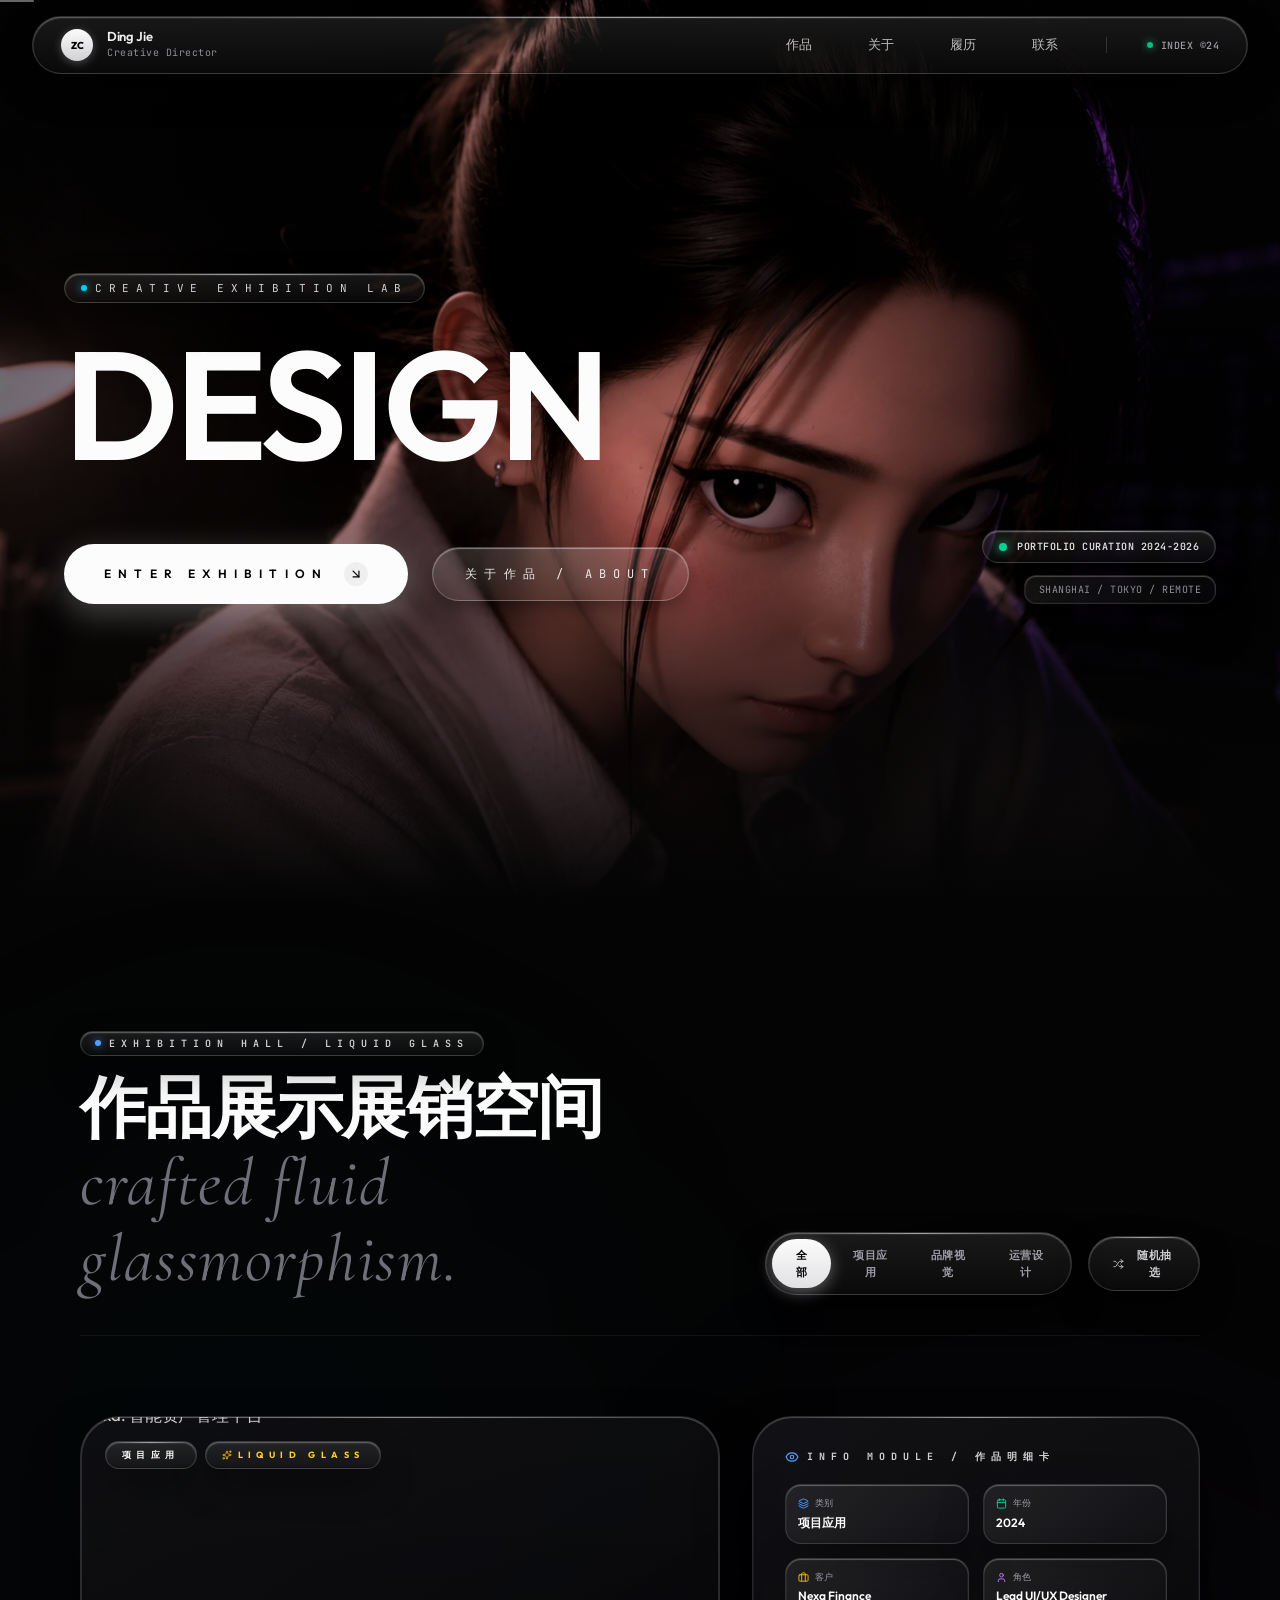
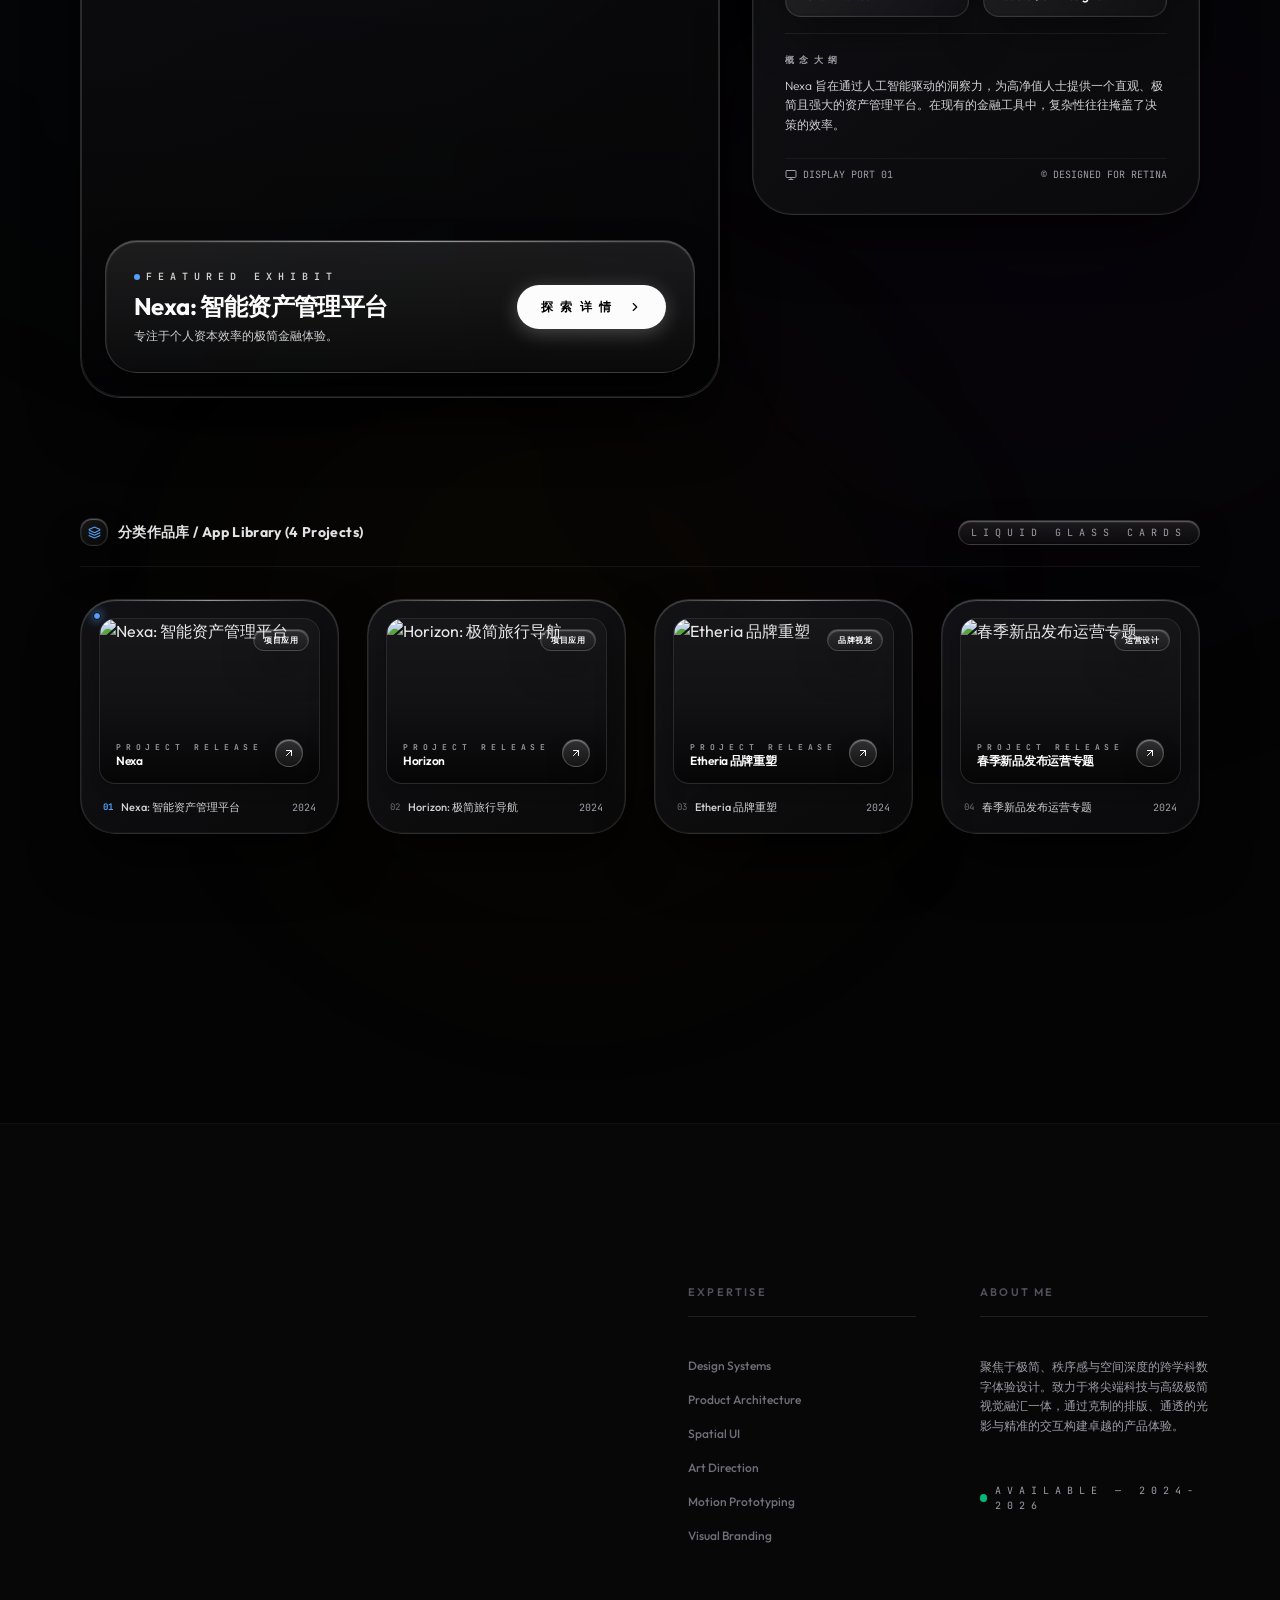
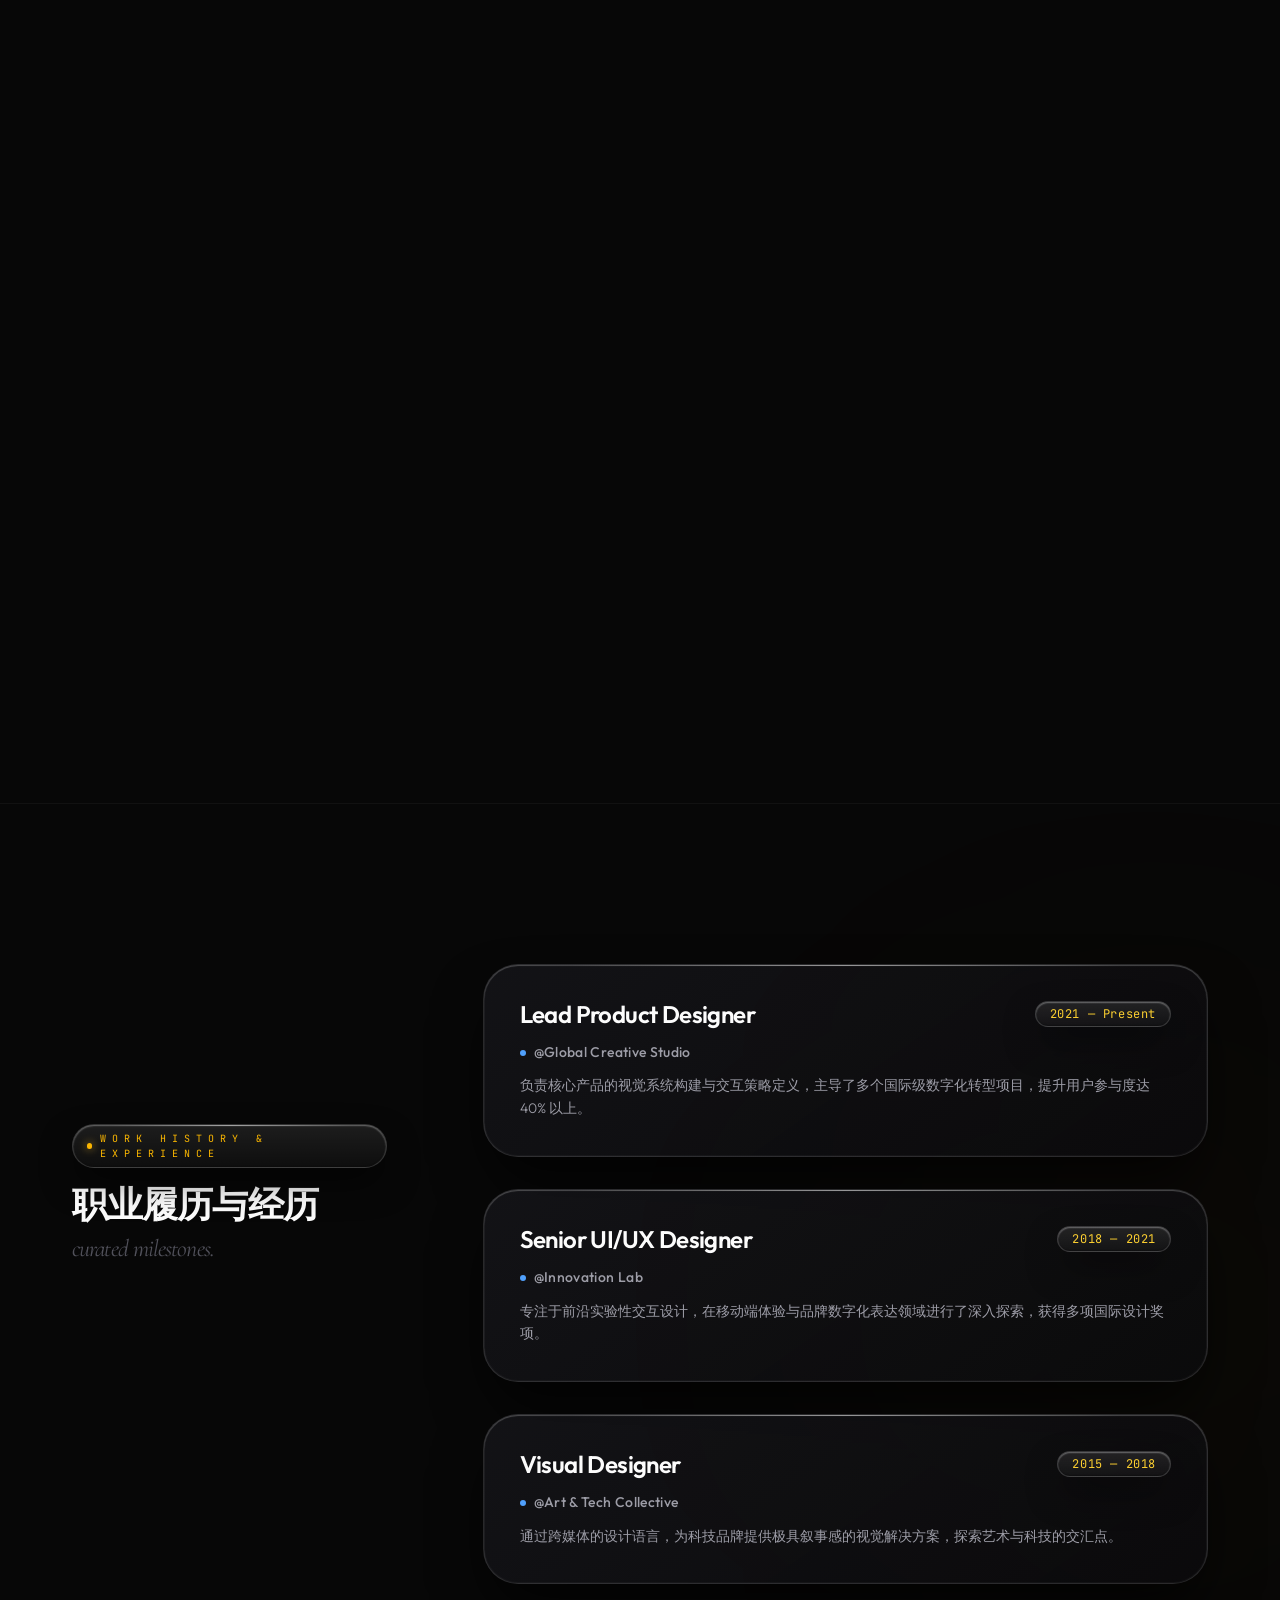
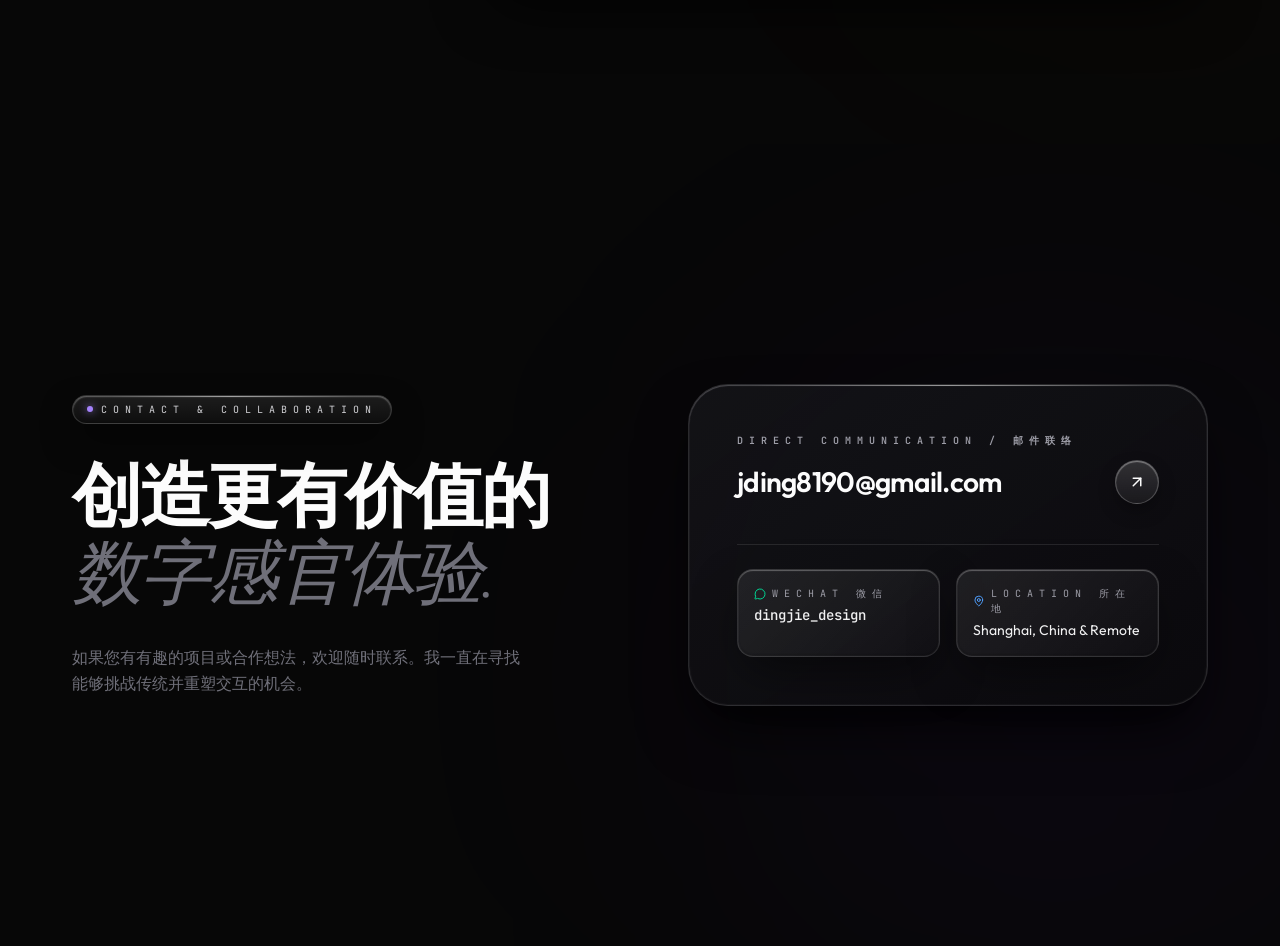
==== commit 7e7e4bc3: "deploy: 后台补全全部前端文案字段与配图上传" ====
--- a/index.html
+++ b/index.html
@@ -8,7 +8,7 @@
     <meta property="og:title" content="DING · UI/UX 设计师作品集" />
     <meta property="og:description" content="专注于构建优雅、高效且极具商业价值的数字产品体验与视觉系统。" />
     <link rel="preload" as="image" href="./hero_bg.webp" type="image/webp" fetchpriority="high" />
-    <script type="module" crossorigin src="./assets/index-CIqauscC.js"></script>
+    <script type="module" crossorigin src="./assets/index-BT7v1pQC.js"></script>
     <link rel="modulepreload" crossorigin href="./assets/vendor-react-DU8pLCKy.js">
     <link rel="modulepreload" crossorigin href="./assets/vendor-motion-BAKMoDNc.js">
     <link rel="modulepreload" crossorigin href="./assets/vendor-icons-DRoc1sxT.js">
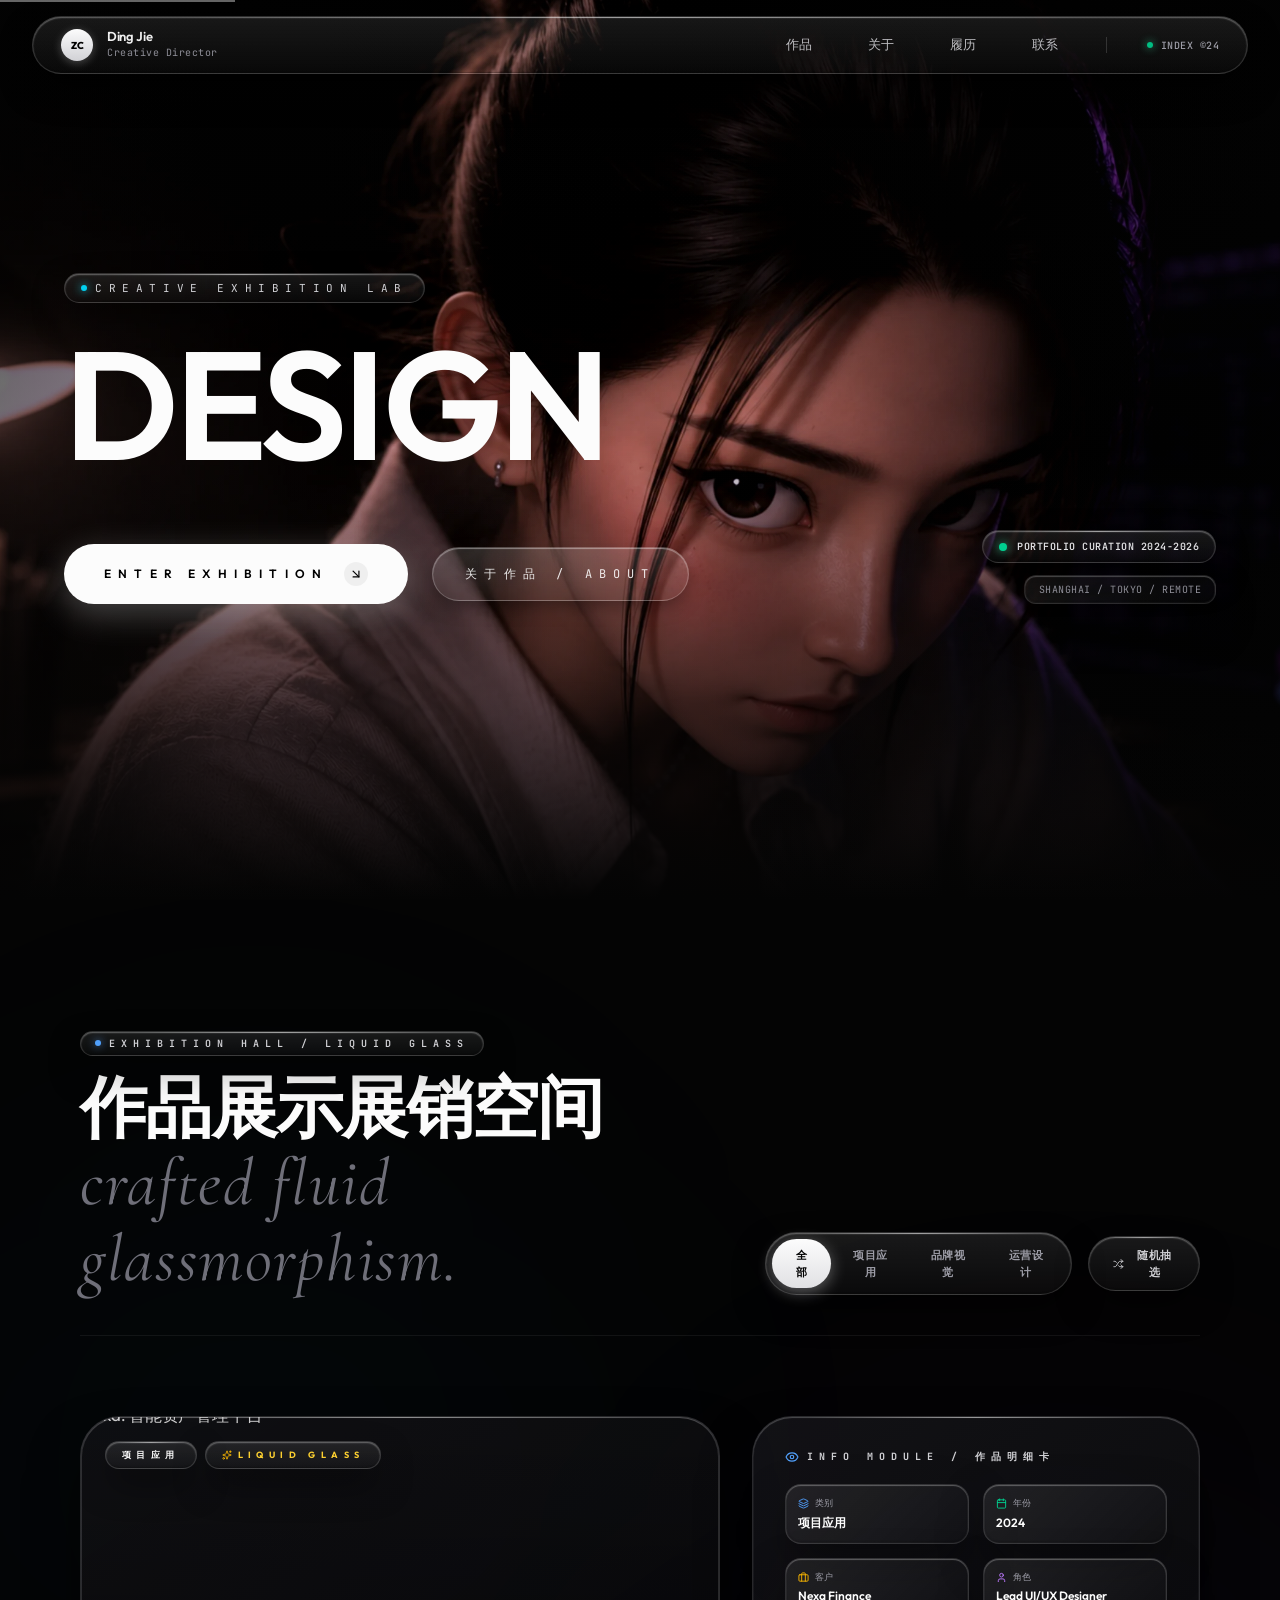
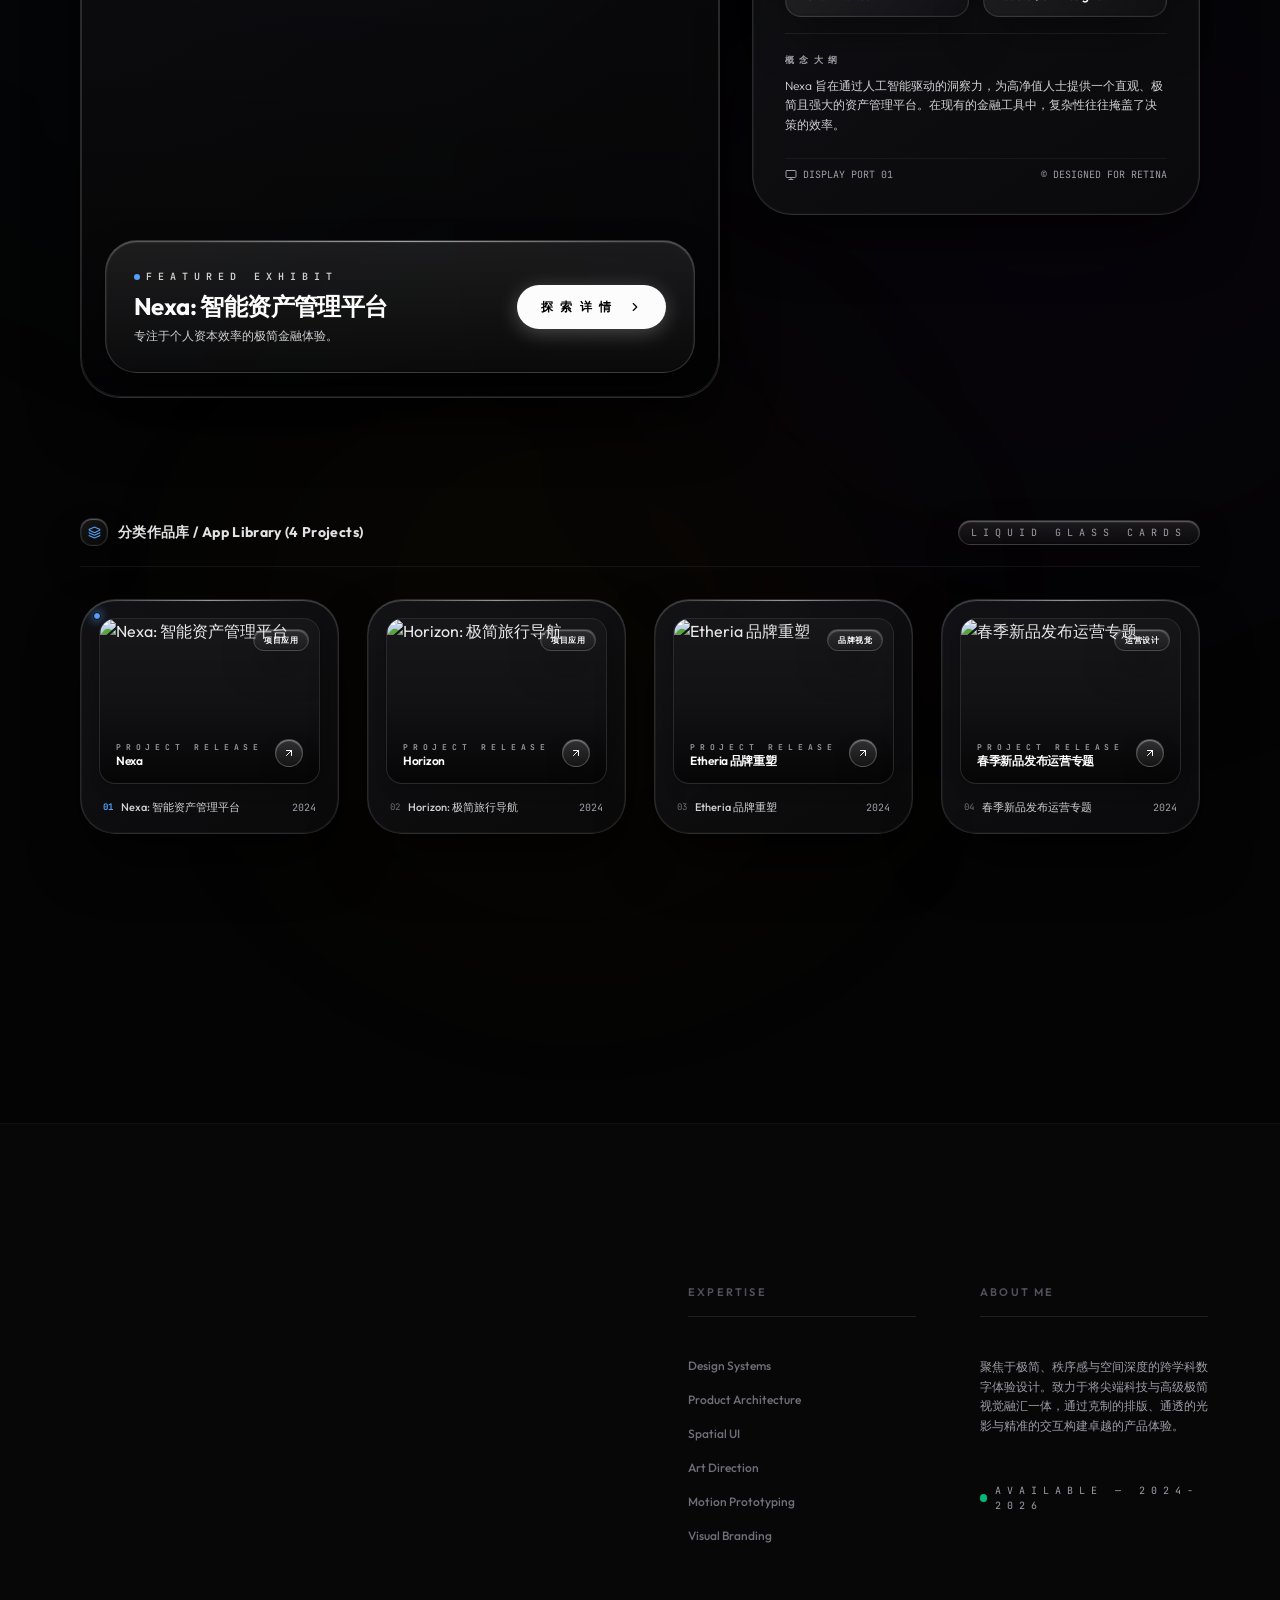
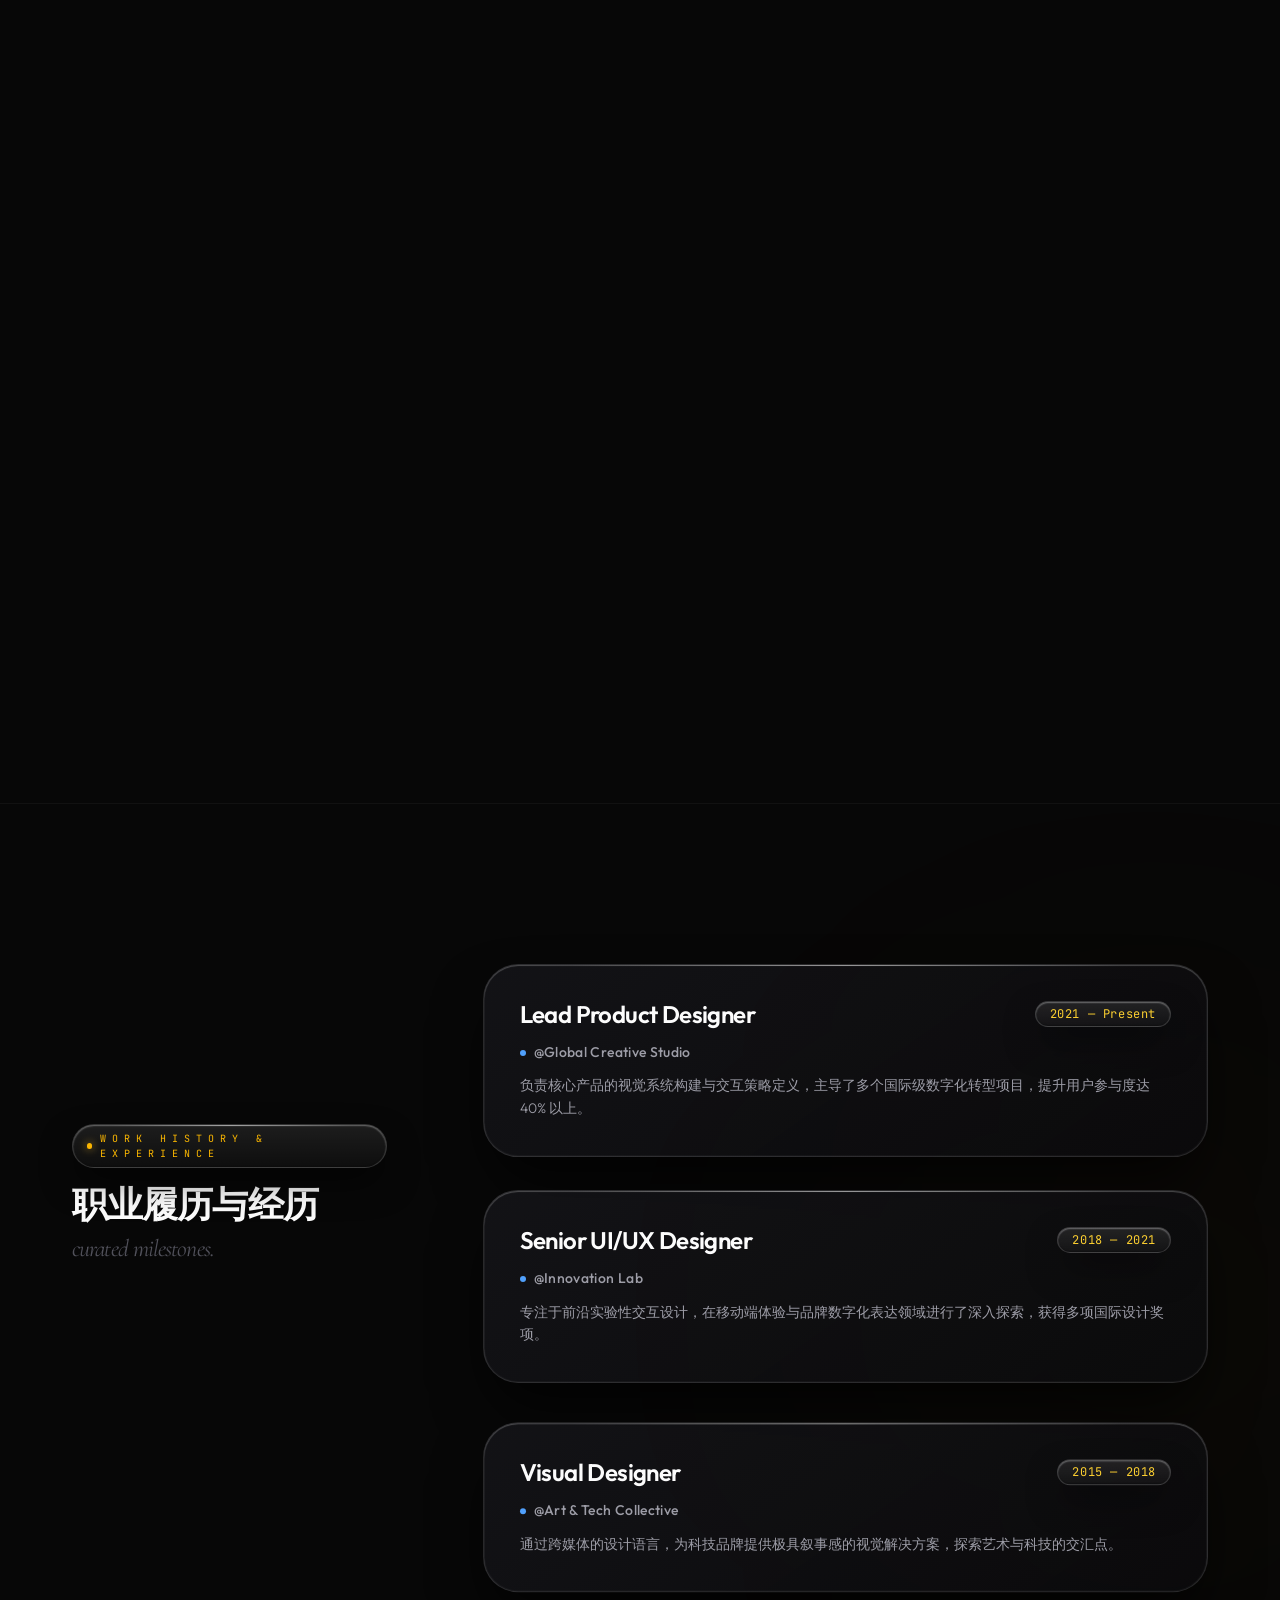
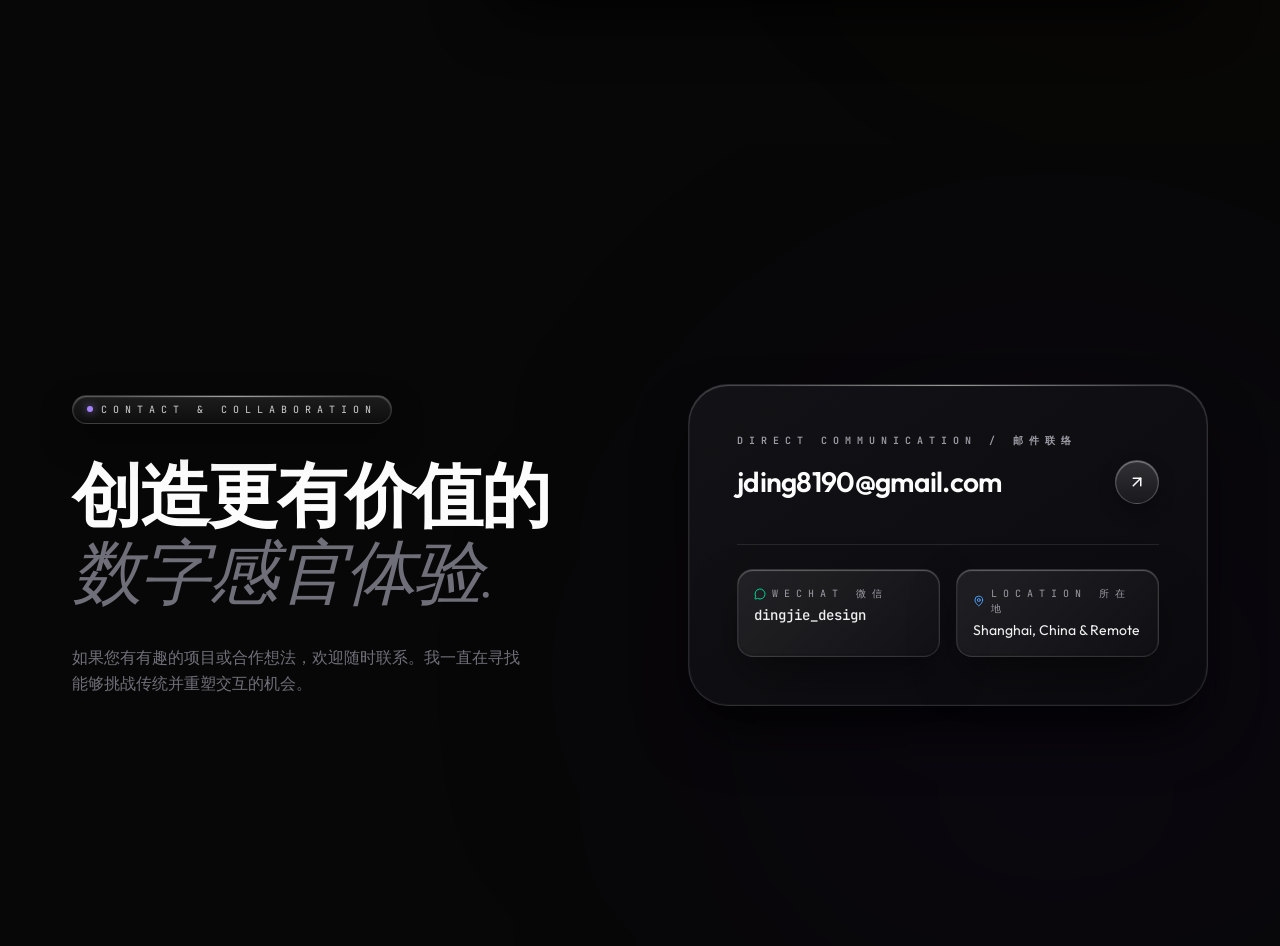
==== commit 8954daa0: "deploy: 后台改为保存即上线：运行时内容源与线上直发" ====
--- a/index.html
+++ b/index.html
@@ -8,11 +8,11 @@
     <meta property="og:title" content="DING · UI/UX 设计师作品集" />
     <meta property="og:description" content="专注于构建优雅、高效且极具商业价值的数字产品体验与视觉系统。" />
     <link rel="preload" as="image" href="./hero_bg.webp" type="image/webp" fetchpriority="high" />
-    <script type="module" crossorigin src="./assets/index-BT7v1pQC.js"></script>
+    <script type="module" crossorigin src="./assets/index-BDnv97WU.js"></script>
     <link rel="modulepreload" crossorigin href="./assets/vendor-react-DU8pLCKy.js">
     <link rel="modulepreload" crossorigin href="./assets/vendor-motion-BAKMoDNc.js">
     <link rel="modulepreload" crossorigin href="./assets/vendor-icons-DRoc1sxT.js">
-    <link rel="stylesheet" crossorigin href="./assets/index-sPP68NFe.css">
+    <link rel="stylesheet" crossorigin href="./assets/index-B-iT7wOV.css">
   </head>
   <body>
     <div id="root"></div>
--- a/assets/index-B-iT7wOV.css
+++ b/assets/index-B-iT7wOV.css
@@ -0,0 +1 @@
+@import"https://fonts.googleapis.com/css2?family=Outfit:wght@300;400;500;700&family=Cormorant+Garamond:ital,wght@0,300;0,400;0,500;1,400&family=JetBrains+Mono:wght@400;500&display=swap";/*! tailwindcss v4.2.4 | MIT License | https://tailwindcss.com */@layer properties{@supports (((-webkit-hyphens:none)) and (not (margin-trim:inline))) or ((-moz-orient:inline) and (not (color:rgb(from red r g b)))){*,:before,:after,::backdrop{--tw-translate-x:0;--tw-translate-y:0;--tw-translate-z:0;--tw-space-y-reverse:0;--tw-border-style:solid;--tw-gradient-position:initial;--tw-gradient-from:#0000;--tw-gradient-via:#0000;--tw-gradient-to:#0000;--tw-gradient-stops:initial;--tw-gradient-via-stops:initial;--tw-gradient-from-position:0%;--tw-gradient-via-position:50%;--tw-gradient-to-position:100%;--tw-leading:initial;--tw-font-weight:initial;--tw-tracking:initial;--tw-ordinal:initial;--tw-slashed-zero:initial;--tw-numeric-figure:initial;--tw-numeric-spacing:initial;--tw-numeric-fraction:initial;--tw-shadow:0 0 #0000;--tw-shadow-color:initial;--tw-shadow-alpha:100%;--tw-inset-shadow:0 0 #0000;--tw-inset-shadow-color:initial;--tw-inset-shadow-alpha:100%;--tw-ring-color:initial;--tw-ring-shadow:0 0 #0000;--tw-inset-ring-color:initial;--tw-inset-ring-shadow:0 0 #0000;--tw-ring-inset:initial;--tw-ring-offset-width:0px;--tw-ring-offset-color:#fff;--tw-ring-offset-shadow:0 0 #0000;--tw-blur:initial;--tw-brightness:initial;--tw-contrast:initial;--tw-grayscale:initial;--tw-hue-rotate:initial;--tw-invert:initial;--tw-opacity:initial;--tw-saturate:initial;--tw-sepia:initial;--tw-drop-shadow:initial;--tw-drop-shadow-color:initial;--tw-drop-shadow-alpha:100%;--tw-drop-shadow-size:initial;--tw-backdrop-blur:initial;--tw-backdrop-brightness:initial;--tw-backdrop-contrast:initial;--tw-backdrop-grayscale:initial;--tw-backdrop-hue-rotate:initial;--tw-backdrop-invert:initial;--tw-backdrop-opacity:initial;--tw-backdrop-saturate:initial;--tw-backdrop-sepia:initial;--tw-duration:initial;--tw-ease:initial;--tw-scale-x:1;--tw-scale-y:1;--tw-scale-z:1}}}@layer theme{:root,:host{--font-sans:"Outfit", "Inter", "PingFang SC", "Microsoft YaHei", ui-sans-serif, system-ui, sans-serif;--font-serif:"Cormorant Garamond", serif;--font-mono:"JetBrains Mono", ui-monospace, SFMono-Regular, monospace;--color-red-300:oklch(80.8% .114 19.571);--color-red-400:oklch(70.4% .191 22.216);--color-red-500:oklch(63.7% .237 25.331);--color-red-600:oklch(57.7% .245 27.325);--color-amber-200:oklch(92.4% .12 95.746);--color-amber-300:oklch(87.9% .169 91.605);--color-amber-400:oklch(82.8% .189 84.429);--color-amber-500:oklch(76.9% .188 70.08);--color-green-500:oklch(72.3% .219 149.579);--color-emerald-200:oklch(90.5% .093 164.15);--color-emerald-400:oklch(76.5% .177 163.223);--color-emerald-500:oklch(69.6% .17 162.48);--color-cyan-400:oklch(78.9% .154 211.53);--color-sky-500:oklch(68.5% .169 237.323);--color-blue-400:oklch(70.7% .165 254.624);--color-violet-400:oklch(70.2% .183 293.541);--color-violet-600:oklch(54.1% .281 293.009);--color-purple-400:oklch(71.4% .203 305.504);--color-zinc-100:oklch(96.7% .001 286.375);--color-zinc-200:oklch(92% .004 286.32);--color-zinc-300:oklch(87.1% .006 286.286);--color-zinc-400:oklch(70.5% .015 286.067);--color-zinc-500:oklch(55.2% .016 285.938);--color-zinc-600:oklch(44.2% .017 285.786);--color-zinc-700:oklch(37% .013 285.805);--color-zinc-800:oklch(27.4% .006 286.033);--color-zinc-900:oklch(21% .006 285.885);--color-zinc-950:oklch(14.1% .005 285.823);--color-neutral-100:oklch(97% 0 0);--color-black:#000;--color-white:#fff;--spacing:.25rem;--container-xs:20rem;--container-sm:24rem;--container-md:28rem;--container-lg:32rem;--container-xl:36rem;--container-2xl:42rem;--container-3xl:48rem;--container-4xl:56rem;--container-5xl:64rem;--container-6xl:72rem;--container-7xl:80rem;--text-xs:.75rem;--text-xs--line-height:calc(1 / .75);--text-sm:.875rem;--text-sm--line-height:calc(1.25 / .875);--text-base:1rem;--text-base--line-height: 1.5 ;--text-lg:1.125rem;--text-lg--line-height:calc(1.75 / 1.125);--text-xl:1.25rem;--text-xl--line-height:calc(1.75 / 1.25);--text-2xl:1.5rem;--text-2xl--line-height:calc(2 / 1.5);--text-3xl:1.875rem;--text-3xl--line-height: 1.2 ;--text-4xl:2.25rem;--text-4xl--line-height:calc(2.5 / 2.25);--text-6xl:3.75rem;--text-6xl--line-height:1;--font-weight-light:300;--font-weight-normal:400;--font-weight-medium:500;--font-weight-semibold:600;--font-weight-bold:700;--font-weight-extrabold:800;--font-weight-black:900;--tracking-tighter:-.06em;--tracking-tight:-.025em;--tracking-normal:0em;--tracking-wide:.025em;--tracking-wider:.05em;--tracking-widest:.6em;--leading-tight:1.25;--leading-snug:1.375;--leading-relaxed:1.625;--radius-md:.375rem;--radius-lg:.5rem;--radius-xl:.75rem;--radius-2xl:1rem;--radius-3xl:1.5rem;--ease-out:cubic-bezier(0, 0, .2, 1);--animate-spin:spin 1s linear infinite;--animate-pulse:pulse 2s cubic-bezier(.4, 0, .6, 1) infinite;--blur-md:12px;--blur-xl:24px;--aspect-video:16 / 9;--default-transition-duration:.15s;--default-transition-timing-function:cubic-bezier(.4, 0, .2, 1);--default-font-family:var(--font-sans);--default-mono-font-family:var(--font-mono)}}@layer base{*,:after,:before,::backdrop{box-sizing:border-box;border:0 solid;margin:0;padding:0}::file-selector-button{box-sizing:border-box;border:0 solid;margin:0;padding:0}html,:host{-webkit-text-size-adjust:100%;-moz-tab-size:4;tab-size:4;line-height:1.5;font-family:var(--default-font-family,ui-sans-serif, system-ui, sans-serif, "Apple Color Emoji", "Segoe UI Emoji", "Segoe UI Symbol", "Noto Color Emoji");font-feature-settings:var(--default-font-feature-settings,normal);font-variation-settings:var(--default-font-variation-settings,normal);-webkit-tap-highlight-color:transparent}hr{height:0;color:inherit;border-top-width:1px}abbr:where([title]){-webkit-text-decoration:underline dotted;text-decoration:underline dotted}h1,h2,h3,h4,h5,h6{font-size:inherit;font-weight:inherit}a{color:inherit;-webkit-text-decoration:inherit;text-decoration:inherit}b,strong{font-weight:bolder}code,kbd,samp,pre{font-family:var(--default-mono-font-family,ui-monospace, SFMono-Regular, Menlo, Monaco, Consolas, "Liberation Mono", "Courier New", monospace);font-feature-settings:var(--default-mono-font-feature-settings,normal);font-variation-settings:var(--default-mono-font-variation-settings,normal);font-size:1em}small{font-size:80%}sub,sup{vertical-align:baseline;font-size:75%;line-height:0;position:relative}sub{bottom:-.25em}sup{top:-.5em}table{text-indent:0;border-color:inherit;border-collapse:collapse}:-moz-focusring{outline:auto}progress{vertical-align:baseline}summary{display:list-item}ol,ul,menu{list-style:none}img,svg,video,canvas,audio,iframe,embed,object{vertical-align:middle;display:block}img,video{max-width:100%;height:auto}button,input,select,optgroup,textarea{font:inherit;font-feature-settings:inherit;font-variation-settings:inherit;letter-spacing:inherit;color:inherit;opacity:1;background-color:#0000;border-radius:0}::file-selector-button{font:inherit;font-feature-settings:inherit;font-variation-settings:inherit;letter-spacing:inherit;color:inherit;opacity:1;background-color:#0000;border-radius:0}:where(select:is([multiple],[size])) optgroup{font-weight:bolder}:where(select:is([multiple],[size])) optgroup option{padding-inline-start:20px}::file-selector-button{margin-inline-end:4px}::placeholder{opacity:1}@supports (not ((-webkit-appearance:-apple-pay-button))) or (contain-intrinsic-size:1px){::placeholder{color:currentColor}@supports (color:color-mix(in lab,red,red)){::placeholder{color:color-mix(in oklab,currentcolor 50%,transparent)}}}textarea{resize:vertical}::-webkit-search-decoration{-webkit-appearance:none}::-webkit-date-and-time-value{min-height:1lh;text-align:inherit}::-webkit-datetime-edit{display:inline-flex}::-webkit-datetime-edit-fields-wrapper{padding:0}::-webkit-datetime-edit{padding-block:0}::-webkit-datetime-edit-year-field{padding-block:0}::-webkit-datetime-edit-month-field{padding-block:0}::-webkit-datetime-edit-day-field{padding-block:0}::-webkit-datetime-edit-hour-field{padding-block:0}::-webkit-datetime-edit-minute-field{padding-block:0}::-webkit-datetime-edit-second-field{padding-block:0}::-webkit-datetime-edit-millisecond-field{padding-block:0}::-webkit-datetime-edit-meridiem-field{padding-block:0}::-webkit-calendar-picker-indicator{line-height:1}:-moz-ui-invalid{box-shadow:none}button,input:where([type=button],[type=reset],[type=submit]){-webkit-appearance:button;-moz-appearance:button;appearance:button}::file-selector-button{-webkit-appearance:button;-moz-appearance:button;appearance:button}::-webkit-inner-spin-button{height:auto}::-webkit-outer-spin-button{height:auto}[hidden]:where(:not([hidden=until-found])){display:none!important}html{scroll-behavior:smooth;-webkit-font-smoothing:antialiased;-moz-osx-font-smoothing:grayscale}body{font-family:var(--font-sans);color:var(--color-zinc-100);background-color:#080808}body ::selection{background-color:var(--color-white)}body::selection{background-color:var(--color-white)}body ::selection{color:var(--color-black)}body::selection{color:var(--color-black)}body{opacity:.99;overflow-x:hidden}}@layer components;@layer utilities{.pointer-events-auto{pointer-events:auto}.pointer-events-none{pointer-events:none}.invisible{visibility:hidden}.visible{visibility:visible}.absolute{position:absolute}.fixed{position:fixed}.relative{position:relative}.static{position:static}.sticky{position:sticky}.inset-0{inset:calc(var(--spacing) * 0)}.end{inset-inline-end:var(--spacing)}.top-0{top:calc(var(--spacing) * 0)}.top-1\.5{top:calc(var(--spacing) * 1.5)}.top-2\.5{top:calc(var(--spacing) * 2.5)}.top-3{top:calc(var(--spacing) * 3)}.top-6{top:calc(var(--spacing) * 6)}.top-40{top:calc(var(--spacing) * 40)}.top-\[-10\%\]{top:-10%}.top-\[10\%\]{top:10%}.top-\[20\%\]{top:20%}.top-\[30\%\]{top:30%}.right-0{right:calc(var(--spacing) * 0)}.right-1\.5{right:calc(var(--spacing) * 1.5)}.right-2\.5{right:calc(var(--spacing) * 2.5)}.right-3{right:calc(var(--spacing) * 3)}.right-6{right:calc(var(--spacing) * 6)}.right-\[-10\%\]{right:-10%}.right-\[-15\%\]{right:-15%}.right-\[-20\%\]{right:-20%}.bottom-0{bottom:calc(var(--spacing) * 0)}.bottom-3{bottom:calc(var(--spacing) * 3)}.bottom-6{bottom:calc(var(--spacing) * 6)}.bottom-\[-10\%\]{bottom:-10%}.bottom-\[10\%\]{bottom:10%}.left-0{left:calc(var(--spacing) * 0)}.left-3{left:calc(var(--spacing) * 3)}.left-6{left:calc(var(--spacing) * 6)}.left-\[-10\%\]{left:-10%}.left-\[-20\%\]{left:-20%}.left-\[20\%\]{left:20%}.z-0{z-index:0}.z-10{z-index:10}.z-20{z-index:20}.z-40{z-index:40}.z-50{z-index:50}.z-\[100\]{z-index:100}.container{width:100%}@media(min-width:40rem){.container{max-width:40rem}}@media(min-width:48rem){.container{max-width:48rem}}@media(min-width:64rem){.container{max-width:64rem}}@media(min-width:80rem){.container{max-width:80rem}}@media(min-width:96rem){.container{max-width:96rem}}.mx-1{margin-inline:calc(var(--spacing) * 1)}.mx-auto{margin-inline:auto}.my-auto{margin-block:auto}.mt-0\.5{margin-top:calc(var(--spacing) * .5)}.mt-1{margin-top:calc(var(--spacing) * 1)}.mt-2{margin-top:calc(var(--spacing) * 2)}.mt-3{margin-top:calc(var(--spacing) * 3)}.mt-4{margin-top:calc(var(--spacing) * 4)}.mt-28{margin-top:calc(var(--spacing) * 28)}.mt-40{margin-top:calc(var(--spacing) * 40)}.mb-1\.5{margin-bottom:calc(var(--spacing) * 1.5)}.mb-2{margin-bottom:calc(var(--spacing) * 2)}.mb-3{margin-bottom:calc(var(--spacing) * 3)}.mb-3\.5{margin-bottom:calc(var(--spacing) * 3.5)}.mb-4{margin-bottom:calc(var(--spacing) * 4)}.mb-6{margin-bottom:calc(var(--spacing) * 6)}.mb-8{margin-bottom:calc(var(--spacing) * 8)}.mb-10{margin-bottom:calc(var(--spacing) * 10)}.mb-12{margin-bottom:calc(var(--spacing) * 12)}.mb-20{margin-bottom:calc(var(--spacing) * 20)}.mb-24{margin-bottom:calc(var(--spacing) * 24)}.mb-28{margin-bottom:calc(var(--spacing) * 28)}.ml-1{margin-left:calc(var(--spacing) * 1)}.ml-4{margin-left:calc(var(--spacing) * 4)}.line-clamp-1{-webkit-line-clamp:1;-webkit-box-orient:vertical;display:-webkit-box;overflow:hidden}.line-clamp-2{-webkit-line-clamp:2;-webkit-box-orient:vertical;display:-webkit-box;overflow:hidden}.line-clamp-3{-webkit-line-clamp:3;-webkit-box-orient:vertical;display:-webkit-box;overflow:hidden}.block{display:block}.flex{display:flex}.grid{display:grid}.hidden{display:none}.inline-flex{display:inline-flex}.aspect-\[1\/2\]{aspect-ratio:1/2}.aspect-\[4\/3\]{aspect-ratio:4/3}.aspect-\[4\/5\]{aspect-ratio:4/5}.aspect-\[16\/9\]{aspect-ratio:16/9}.aspect-\[16\/10\]{aspect-ratio:16/10}.aspect-\[21\/9\]{aspect-ratio:21/9}.aspect-video{aspect-ratio:var(--aspect-video)}.h-1\.5{height:calc(var(--spacing) * 1.5)}.h-2{height:calc(var(--spacing) * 2)}.h-4{height:calc(var(--spacing) * 4)}.h-6{height:calc(var(--spacing) * 6)}.h-7{height:calc(var(--spacing) * 7)}.h-8{height:calc(var(--spacing) * 8)}.h-9{height:calc(var(--spacing) * 9)}.h-11{height:calc(var(--spacing) * 11)}.h-12{height:calc(var(--spacing) * 12)}.h-16{height:calc(var(--spacing) * 16)}.h-\[1px\]{height:1px}.h-\[2px\]{height:2px}.h-\[50vw\]{height:50vw}.h-\[55vw\]{height:55vw}.h-\[60vw\]{height:60vw}.h-\[80vw\]{height:80vw}.h-auto{height:auto}.h-full{height:100%}.max-h-\[90vh\]{max-height:90vh}.max-h-\[92vh\]{max-height:92vh}.min-h-\[80vh\]{min-height:80vh}.min-h-\[290px\]{min-height:290px}.min-h-screen{min-height:100vh}.w-1\.5{width:calc(var(--spacing) * 1.5)}.w-2{width:calc(var(--spacing) * 2)}.w-6{width:calc(var(--spacing) * 6)}.w-7{width:calc(var(--spacing) * 7)}.w-8{width:calc(var(--spacing) * 8)}.w-9{width:calc(var(--spacing) * 9)}.w-11{width:calc(var(--spacing) * 11)}.w-12{width:calc(var(--spacing) * 12)}.w-16{width:calc(var(--spacing) * 16)}.w-\[1px\]{width:1px}.w-\[50vw\]{width:50vw}.w-\[55vw\]{width:55vw}.w-\[60vw\]{width:60vw}.w-\[80vw\]{width:80vw}.w-full{width:100%}.w-px{width:1px}.max-w-2xl{max-width:var(--container-2xl)}.max-w-3xl{max-width:var(--container-3xl)}.max-w-4xl{max-width:var(--container-4xl)}.max-w-5xl{max-width:var(--container-5xl)}.max-w-6xl{max-width:var(--container-6xl)}.max-w-7xl{max-width:var(--container-7xl)}.max-w-\[150px\]{max-width:150px}.max-w-\[160px\]{max-width:160px}.max-w-\[1360px\]{max-width:1360px}.max-w-\[1440px\]{max-width:1440px}.max-w-lg{max-width:var(--container-lg)}.max-w-md{max-width:var(--container-md)}.max-w-sm{max-width:var(--container-sm)}.max-w-xl{max-width:var(--container-xl)}.max-w-xs{max-width:var(--container-xs)}.min-w-\[220px\]{min-width:220px}.flex-1{flex:1}.shrink-0{flex-shrink:0}.flex-grow{flex-grow:1}.origin-left{transform-origin:0}.-translate-x-full{--tw-translate-x:-100%;translate:var(--tw-translate-x) var(--tw-translate-y)}.-translate-y-\[200px\]{--tw-translate-y: -200px ;translate:var(--tw-translate-x) var(--tw-translate-y)}.scale-\[1\.01\]{scale:1.01}.scale-\[1\.02\]{scale:1.02}.animate-pulse{animation:var(--animate-pulse)}.animate-spin{animation:var(--animate-spin)}.cursor-default{cursor:default}.cursor-pointer{cursor:pointer}.resize-none{resize:none}.grid-cols-1{grid-template-columns:repeat(1,minmax(0,1fr))}.grid-cols-2{grid-template-columns:repeat(2,minmax(0,1fr))}.flex-col{flex-direction:column}.flex-wrap{flex-wrap:wrap}.items-baseline{align-items:baseline}.items-center{align-items:center}.items-end{align-items:flex-end}.items-start{align-items:flex-start}.justify-between{justify-content:space-between}.justify-center{justify-content:center}.justify-end{justify-content:flex-end}.gap-1{gap:calc(var(--spacing) * 1)}.gap-1\.5{gap:calc(var(--spacing) * 1.5)}.gap-2{gap:calc(var(--spacing) * 2)}.gap-2\.5{gap:calc(var(--spacing) * 2.5)}.gap-3{gap:calc(var(--spacing) * 3)}.gap-3\.5{gap:calc(var(--spacing) * 3.5)}.gap-4{gap:calc(var(--spacing) * 4)}.gap-6{gap:calc(var(--spacing) * 6)}.gap-7{gap:calc(var(--spacing) * 7)}.gap-8{gap:calc(var(--spacing) * 8)}.gap-12{gap:calc(var(--spacing) * 12)}.gap-16{gap:calc(var(--spacing) * 16)}.gap-24{gap:calc(var(--spacing) * 24)}:where(.space-y-0\.5>:not(:last-child)){--tw-space-y-reverse:0;margin-block-start:calc(calc(var(--spacing) * .5) * var(--tw-space-y-reverse));margin-block-end:calc(calc(var(--spacing) * .5) * calc(1 - var(--tw-space-y-reverse)))}:where(.space-y-1>:not(:last-child)){--tw-space-y-reverse:0;margin-block-start:calc(calc(var(--spacing) * 1) * var(--tw-space-y-reverse));margin-block-end:calc(calc(var(--spacing) * 1) * calc(1 - var(--tw-space-y-reverse)))}:where(.space-y-1\.5>:not(:last-child)){--tw-space-y-reverse:0;margin-block-start:calc(calc(var(--spacing) * 1.5) * var(--tw-space-y-reverse));margin-block-end:calc(calc(var(--spacing) * 1.5) * calc(1 - var(--tw-space-y-reverse)))}:where(.space-y-2>:not(:last-child)){--tw-space-y-reverse:0;margin-block-start:calc(calc(var(--spacing) * 2) * var(--tw-space-y-reverse));margin-block-end:calc(calc(var(--spacing) * 2) * calc(1 - var(--tw-space-y-reverse)))}:where(.space-y-3>:not(:last-child)){--tw-space-y-reverse:0;margin-block-start:calc(calc(var(--spacing) * 3) * var(--tw-space-y-reverse));margin-block-end:calc(calc(var(--spacing) * 3) * calc(1 - var(--tw-space-y-reverse)))}:where(.space-y-4>:not(:last-child)){--tw-space-y-reverse:0;margin-block-start:calc(calc(var(--spacing) * 4) * var(--tw-space-y-reverse));margin-block-end:calc(calc(var(--spacing) * 4) * calc(1 - var(--tw-space-y-reverse)))}:where(.space-y-5>:not(:last-child)){--tw-space-y-reverse:0;margin-block-start:calc(calc(var(--spacing) * 5) * var(--tw-space-y-reverse));margin-block-end:calc(calc(var(--spacing) * 5) * calc(1 - var(--tw-space-y-reverse)))}:where(.space-y-6>:not(:last-child)){--tw-space-y-reverse:0;margin-block-start:calc(calc(var(--spacing) * 6) * var(--tw-space-y-reverse));margin-block-end:calc(calc(var(--spacing) * 6) * calc(1 - var(--tw-space-y-reverse)))}:where(.space-y-8>:not(:last-child)){--tw-space-y-reverse:0;margin-block-start:calc(calc(var(--spacing) * 8) * var(--tw-space-y-reverse));margin-block-end:calc(calc(var(--spacing) * 8) * calc(1 - var(--tw-space-y-reverse)))}:where(.space-y-10>:not(:last-child)){--tw-space-y-reverse:0;margin-block-start:calc(calc(var(--spacing) * 10) * var(--tw-space-y-reverse));margin-block-end:calc(calc(var(--spacing) * 10) * calc(1 - var(--tw-space-y-reverse)))}:where(.space-y-12>:not(:last-child)){--tw-space-y-reverse:0;margin-block-start:calc(calc(var(--spacing) * 12) * var(--tw-space-y-reverse));margin-block-end:calc(calc(var(--spacing) * 12) * calc(1 - var(--tw-space-y-reverse)))}:where(.space-y-24>:not(:last-child)){--tw-space-y-reverse:0;margin-block-start:calc(calc(var(--spacing) * 24) * var(--tw-space-y-reverse));margin-block-end:calc(calc(var(--spacing) * 24) * calc(1 - var(--tw-space-y-reverse)))}:where(.space-y-32>:not(:last-child)){--tw-space-y-reverse:0;margin-block-start:calc(calc(var(--spacing) * 32) * var(--tw-space-y-reverse));margin-block-end:calc(calc(var(--spacing) * 32) * calc(1 - var(--tw-space-y-reverse)))}:where(.space-y-36>:not(:last-child)){--tw-space-y-reverse:0;margin-block-start:calc(calc(var(--spacing) * 36) * var(--tw-space-y-reverse));margin-block-end:calc(calc(var(--spacing) * 36) * calc(1 - var(--tw-space-y-reverse)))}.self-start{align-self:flex-start}.self-stretch{align-self:stretch}.truncate{text-overflow:ellipsis;white-space:nowrap;overflow:hidden}.overflow-hidden{overflow:hidden}.overflow-y-auto{overflow-y:auto}.rounded{border-radius:.25rem}.rounded-2xl{border-radius:var(--radius-2xl)}.rounded-3xl{border-radius:var(--radius-3xl)}.rounded-\[2\.2rem\]{border-radius:2.2rem}.rounded-\[2\.5rem\]{border-radius:2.5rem}.rounded-\[2rem\]{border-radius:2rem}.rounded-full{border-radius:3.40282e38px}.rounded-lg{border-radius:var(--radius-lg)}.rounded-md{border-radius:var(--radius-md)}.rounded-xl{border-radius:var(--radius-xl)}.border{border-style:var(--tw-border-style);border-width:1px}.border-0{border-style:var(--tw-border-style);border-width:0}.border-2{border-style:var(--tw-border-style);border-width:2px}.border-t{border-top-style:var(--tw-border-style);border-top-width:1px}.border-b{border-bottom-style:var(--tw-border-style);border-bottom-width:1px}.border-dashed{--tw-border-style:dashed;border-style:dashed}.border-\[\#050505\]{border-color:#050505}.border-amber-400{border-color:var(--color-amber-400)}.border-amber-400\/20{border-color:#fcbb0033}@supports (color:color-mix(in lab,red,red)){.border-amber-400\/20{border-color:color-mix(in oklab,var(--color-amber-400) 20%,transparent)}}.border-amber-400\/30{border-color:#fcbb004d}@supports (color:color-mix(in lab,red,red)){.border-amber-400\/30{border-color:color-mix(in oklab,var(--color-amber-400) 30%,transparent)}}.border-amber-500\/20{border-color:#f99c0033}@supports (color:color-mix(in lab,red,red)){.border-amber-500\/20{border-color:color-mix(in oklab,var(--color-amber-500) 20%,transparent)}}.border-blue-400\/30{border-color:#54a2ff4d}@supports (color:color-mix(in lab,red,red)){.border-blue-400\/30{border-color:color-mix(in oklab,var(--color-blue-400) 30%,transparent)}}.border-emerald-400\/25{border-color:#00d29440}@supports (color:color-mix(in lab,red,red)){.border-emerald-400\/25{border-color:color-mix(in oklab,var(--color-emerald-400) 25%,transparent)}}.border-red-500\/20{border-color:#fb2c3633}@supports (color:color-mix(in lab,red,red)){.border-red-500\/20{border-color:color-mix(in oklab,var(--color-red-500) 20%,transparent)}}.border-white\/5{border-color:#ffffff0d}@supports (color:color-mix(in lab,red,red)){.border-white\/5{border-color:color-mix(in oklab,var(--color-white) 5%,transparent)}}.border-white\/10{border-color:#ffffff1a}@supports (color:color-mix(in lab,red,red)){.border-white\/10{border-color:color-mix(in oklab,var(--color-white) 10%,transparent)}}.border-white\/15{border-color:#ffffff26}@supports (color:color-mix(in lab,red,red)){.border-white\/15{border-color:color-mix(in oklab,var(--color-white) 15%,transparent)}}.border-white\/20{border-color:#fff3}@supports (color:color-mix(in lab,red,red)){.border-white\/20{border-color:color-mix(in oklab,var(--color-white) 20%,transparent)}}.border-white\/25{border-color:#ffffff40}@supports (color:color-mix(in lab,red,red)){.border-white\/25{border-color:color-mix(in oklab,var(--color-white) 25%,transparent)}}.border-white\/35{border-color:#ffffff59}@supports (color:color-mix(in lab,red,red)){.border-white\/35{border-color:color-mix(in oklab,var(--color-white) 35%,transparent)}}.border-white\/\[0\.03\]{border-color:#ffffff08}@supports (color:color-mix(in lab,red,red)){.border-white\/\[0\.03\]{border-color:color-mix(in oklab,var(--color-white) 3%,transparent)}}.border-white\/\[0\.04\]{border-color:#ffffff0a}@supports (color:color-mix(in lab,red,red)){.border-white\/\[0\.04\]{border-color:color-mix(in oklab,var(--color-white) 4%,transparent)}}.border-white\/\[0\.05\]{border-color:#ffffff0d}@supports (color:color-mix(in lab,red,red)){.border-white\/\[0\.05\]{border-color:color-mix(in oklab,var(--color-white) 5%,transparent)}}.border-white\/\[0\.06\]{border-color:#ffffff0f}@supports (color:color-mix(in lab,red,red)){.border-white\/\[0\.06\]{border-color:color-mix(in oklab,var(--color-white) 6%,transparent)}}.border-white\/\[0\.08\]{border-color:#ffffff14}@supports (color:color-mix(in lab,red,red)){.border-white\/\[0\.08\]{border-color:color-mix(in oklab,var(--color-white) 8%,transparent)}}.border-zinc-800{border-color:var(--color-zinc-800)}.border-t-transparent{border-top-color:#0000}.bg-\[\#0A0A0A\]{background-color:#0a0a0a}.bg-\[\#0D0D0D\]{background-color:#0d0d0d}.bg-\[\#050505\]{background-color:#050505}.bg-\[\#060606\]{background-color:#060606}.bg-\[\#060606\]\/95{background-color:#060606f2}.bg-\[\#080808\]{background-color:#080808}.bg-amber-400{background-color:var(--color-amber-400)}.bg-amber-400\/20{background-color:#fcbb0033}@supports (color:color-mix(in lab,red,red)){.bg-amber-400\/20{background-color:color-mix(in oklab,var(--color-amber-400) 20%,transparent)}}.bg-amber-500{background-color:var(--color-amber-500)}.bg-amber-500\/10{background-color:#f99c001a}@supports (color:color-mix(in lab,red,red)){.bg-amber-500\/10{background-color:color-mix(in oklab,var(--color-amber-500) 10%,transparent)}}.bg-amber-500\/15{background-color:#f99c0026}@supports (color:color-mix(in lab,red,red)){.bg-amber-500\/15{background-color:color-mix(in oklab,var(--color-amber-500) 15%,transparent)}}.bg-amber-500\/80{background-color:#f99c00cc}@supports (color:color-mix(in lab,red,red)){.bg-amber-500\/80{background-color:color-mix(in oklab,var(--color-amber-500) 80%,transparent)}}.bg-amber-500\/\[0\.02\]{background-color:#f99c0005}@supports (color:color-mix(in lab,red,red)){.bg-amber-500\/\[0\.02\]{background-color:color-mix(in oklab,var(--color-amber-500) 2%,transparent)}}.bg-amber-500\/\[0\.04\]{background-color:#f99c000a}@supports (color:color-mix(in lab,red,red)){.bg-amber-500\/\[0\.04\]{background-color:color-mix(in oklab,var(--color-amber-500) 4%,transparent)}}.bg-black{background-color:var(--color-black)}.bg-black\/5{background-color:#0000000d}@supports (color:color-mix(in lab,red,red)){.bg-black\/5{background-color:color-mix(in oklab,var(--color-black) 5%,transparent)}}.bg-black\/35{background-color:#00000059}@supports (color:color-mix(in lab,red,red)){.bg-black\/35{background-color:color-mix(in oklab,var(--color-black) 35%,transparent)}}.bg-black\/60{background-color:#0009}@supports (color:color-mix(in lab,red,red)){.bg-black\/60{background-color:color-mix(in oklab,var(--color-black) 60%,transparent)}}.bg-black\/70{background-color:#000000b3}@supports (color:color-mix(in lab,red,red)){.bg-black\/70{background-color:color-mix(in oklab,var(--color-black) 70%,transparent)}}.bg-black\/75{background-color:#000000bf}@supports (color:color-mix(in lab,red,red)){.bg-black\/75{background-color:color-mix(in oklab,var(--color-black) 75%,transparent)}}.bg-black\/80{background-color:#000c}@supports (color:color-mix(in lab,red,red)){.bg-black\/80{background-color:color-mix(in oklab,var(--color-black) 80%,transparent)}}.bg-black\/85{background-color:#000000d9}@supports (color:color-mix(in lab,red,red)){.bg-black\/85{background-color:color-mix(in oklab,var(--color-black) 85%,transparent)}}.bg-blue-400{background-color:var(--color-blue-400)}.bg-cyan-400{background-color:var(--color-cyan-400)}.bg-emerald-400{background-color:var(--color-emerald-400)}.bg-emerald-400\/90{background-color:#00d294e6}@supports (color:color-mix(in lab,red,red)){.bg-emerald-400\/90{background-color:color-mix(in oklab,var(--color-emerald-400) 90%,transparent)}}.bg-emerald-500{background-color:var(--color-emerald-500)}.bg-emerald-500\/5{background-color:#00bb7f0d}@supports (color:color-mix(in lab,red,red)){.bg-emerald-500\/5{background-color:color-mix(in oklab,var(--color-emerald-500) 5%,transparent)}}.bg-green-500{background-color:var(--color-green-500)}.bg-red-500{background-color:var(--color-red-500)}.bg-red-500\/10{background-color:#fb2c361a}@supports (color:color-mix(in lab,red,red)){.bg-red-500\/10{background-color:color-mix(in oklab,var(--color-red-500) 10%,transparent)}}.bg-red-500\/80{background-color:#fb2c36cc}@supports (color:color-mix(in lab,red,red)){.bg-red-500\/80{background-color:color-mix(in oklab,var(--color-red-500) 80%,transparent)}}.bg-red-600{background-color:var(--color-red-600)}.bg-sky-500\/\[0\.02\]{background-color:#00a5ef05}@supports (color:color-mix(in lab,red,red)){.bg-sky-500\/\[0\.02\]{background-color:color-mix(in oklab,var(--color-sky-500) 2%,transparent)}}.bg-violet-400{background-color:var(--color-violet-400)}.bg-violet-600\/\[0\.03\]{background-color:#7f22fe08}@supports (color:color-mix(in lab,red,red)){.bg-violet-600\/\[0\.03\]{background-color:color-mix(in oklab,var(--color-violet-600) 3%,transparent)}}.bg-violet-600\/\[0\.04\]{background-color:#7f22fe0a}@supports (color:color-mix(in lab,red,red)){.bg-violet-600\/\[0\.04\]{background-color:color-mix(in oklab,var(--color-violet-600) 4%,transparent)}}.bg-violet-600\/\[0\.05\]{background-color:#7f22fe0d}@supports (color:color-mix(in lab,red,red)){.bg-violet-600\/\[0\.05\]{background-color:color-mix(in oklab,var(--color-violet-600) 5%,transparent)}}.bg-white{background-color:var(--color-white)}.bg-white\/5{background-color:#ffffff0d}@supports (color:color-mix(in lab,red,red)){.bg-white\/5{background-color:color-mix(in oklab,var(--color-white) 5%,transparent)}}.bg-white\/10{background-color:#ffffff1a}@supports (color:color-mix(in lab,red,red)){.bg-white\/10{background-color:color-mix(in oklab,var(--color-white) 10%,transparent)}}.bg-white\/15{background-color:#ffffff26}@supports (color:color-mix(in lab,red,red)){.bg-white\/15{background-color:color-mix(in oklab,var(--color-white) 15%,transparent)}}.bg-white\/40{background-color:#fff6}@supports (color:color-mix(in lab,red,red)){.bg-white\/40{background-color:color-mix(in oklab,var(--color-white) 40%,transparent)}}.bg-white\/80{background-color:#fffc}@supports (color:color-mix(in lab,red,red)){.bg-white\/80{background-color:color-mix(in oklab,var(--color-white) 80%,transparent)}}.bg-white\/\[0\.08\]{background-color:#ffffff14}@supports (color:color-mix(in lab,red,red)){.bg-white\/\[0\.08\]{background-color:color-mix(in oklab,var(--color-white) 8%,transparent)}}.bg-zinc-800{background-color:var(--color-zinc-800)}.bg-zinc-900{background-color:var(--color-zinc-900)}.bg-zinc-900\/60{background-color:#18181b99}@supports (color:color-mix(in lab,red,red)){.bg-zinc-900\/60{background-color:color-mix(in oklab,var(--color-zinc-900) 60%,transparent)}}.bg-zinc-950{background-color:var(--color-zinc-950)}.bg-zinc-950\/40{background-color:#09090b66}@supports (color:color-mix(in lab,red,red)){.bg-zinc-950\/40{background-color:color-mix(in oklab,var(--color-zinc-950) 40%,transparent)}}.bg-zinc-950\/60{background-color:#09090b99}@supports (color:color-mix(in lab,red,red)){.bg-zinc-950\/60{background-color:color-mix(in oklab,var(--color-zinc-950) 60%,transparent)}}.bg-gradient-to-b{--tw-gradient-position:to bottom in oklab;background-image:linear-gradient(var(--tw-gradient-stops))}.bg-gradient-to-r{--tw-gradient-position:to right in oklab;background-image:linear-gradient(var(--tw-gradient-stops))}.bg-gradient-to-t{--tw-gradient-position:to top in oklab;background-image:linear-gradient(var(--tw-gradient-stops))}.bg-gradient-to-tr{--tw-gradient-position:to top right in oklab;background-image:linear-gradient(var(--tw-gradient-stops))}.from-\[\#050505\]{--tw-gradient-from:#050505;--tw-gradient-stops:var(--tw-gradient-via-stops,var(--tw-gradient-position), var(--tw-gradient-from) var(--tw-gradient-from-position), var(--tw-gradient-to) var(--tw-gradient-to-position))}.from-\[\#050505\]\/50{--tw-gradient-from:oklab(11.4918% 7.45058e-9 7.45058e-9/.5);--tw-gradient-stops:var(--tw-gradient-via-stops,var(--tw-gradient-position), var(--tw-gradient-from) var(--tw-gradient-from-position), var(--tw-gradient-to) var(--tw-gradient-to-position))}.from-black{--tw-gradient-from:var(--color-black);--tw-gradient-stops:var(--tw-gradient-via-stops,var(--tw-gradient-position), var(--tw-gradient-from) var(--tw-gradient-from-position), var(--tw-gradient-to) var(--tw-gradient-to-position))}.from-black\/85{--tw-gradient-from:#000000d9}@supports (color:color-mix(in lab,red,red)){.from-black\/85{--tw-gradient-from:color-mix(in oklab, var(--color-black) 85%, transparent)}}.from-black\/85{--tw-gradient-stops:var(--tw-gradient-via-stops,var(--tw-gradient-position), var(--tw-gradient-from) var(--tw-gradient-from-position), var(--tw-gradient-to) var(--tw-gradient-to-position))}.from-transparent{--tw-gradient-from:transparent;--tw-gradient-stops:var(--tw-gradient-via-stops,var(--tw-gradient-position), var(--tw-gradient-from) var(--tw-gradient-from-position), var(--tw-gradient-to) var(--tw-gradient-to-position))}.from-white{--tw-gradient-from:var(--color-white);--tw-gradient-stops:var(--tw-gradient-via-stops,var(--tw-gradient-position), var(--tw-gradient-from) var(--tw-gradient-from-position), var(--tw-gradient-to) var(--tw-gradient-to-position))}.via-black\/25{--tw-gradient-via:#00000040}@supports (color:color-mix(in lab,red,red)){.via-black\/25{--tw-gradient-via:color-mix(in oklab, var(--color-black) 25%, transparent)}}.via-black\/25{--tw-gradient-via-stops:var(--tw-gradient-position), var(--tw-gradient-from) var(--tw-gradient-from-position), var(--tw-gradient-via) var(--tw-gradient-via-position), var(--tw-gradient-to) var(--tw-gradient-to-position);--tw-gradient-stops:var(--tw-gradient-via-stops)}.via-black\/40{--tw-gradient-via:#0006}@supports (color:color-mix(in lab,red,red)){.via-black\/40{--tw-gradient-via:color-mix(in oklab, var(--color-black) 40%, transparent)}}.via-black\/40{--tw-gradient-via-stops:var(--tw-gradient-position), var(--tw-gradient-from) var(--tw-gradient-from-position), var(--tw-gradient-via) var(--tw-gradient-via-position), var(--tw-gradient-to) var(--tw-gradient-to-position);--tw-gradient-stops:var(--tw-gradient-via-stops)}.via-transparent{--tw-gradient-via:transparent;--tw-gradient-via-stops:var(--tw-gradient-position), var(--tw-gradient-from) var(--tw-gradient-from-position), var(--tw-gradient-via) var(--tw-gradient-via-position), var(--tw-gradient-to) var(--tw-gradient-to-position);--tw-gradient-stops:var(--tw-gradient-via-stops)}.via-white\/\[0\.06\]{--tw-gradient-via:#ffffff0f}@supports (color:color-mix(in lab,red,red)){.via-white\/\[0\.06\]{--tw-gradient-via:color-mix(in oklab, var(--color-white) 6%, transparent)}}.via-white\/\[0\.06\]{--tw-gradient-via-stops:var(--tw-gradient-position), var(--tw-gradient-from) var(--tw-gradient-from-position), var(--tw-gradient-via) var(--tw-gradient-via-position), var(--tw-gradient-to) var(--tw-gradient-to-position);--tw-gradient-stops:var(--tw-gradient-via-stops)}.to-\[\#050505\]\/40{--tw-gradient-to:oklab(11.4918% 7.45058e-9 7.45058e-9/.4);--tw-gradient-stops:var(--tw-gradient-via-stops,var(--tw-gradient-position), var(--tw-gradient-from) var(--tw-gradient-from-position), var(--tw-gradient-to) var(--tw-gradient-to-position))}.to-\[\#050505\]\/50{--tw-gradient-to:oklab(11.4918% 7.45058e-9 7.45058e-9/.5);--tw-gradient-stops:var(--tw-gradient-via-stops,var(--tw-gradient-position), var(--tw-gradient-from) var(--tw-gradient-from-position), var(--tw-gradient-to) var(--tw-gradient-to-position))}.to-transparent{--tw-gradient-to:transparent;--tw-gradient-stops:var(--tw-gradient-via-stops,var(--tw-gradient-position), var(--tw-gradient-from) var(--tw-gradient-from-position), var(--tw-gradient-to) var(--tw-gradient-to-position))}.to-zinc-200{--tw-gradient-to:var(--color-zinc-200);--tw-gradient-stops:var(--tw-gradient-via-stops,var(--tw-gradient-position), var(--tw-gradient-from) var(--tw-gradient-from-position), var(--tw-gradient-to) var(--tw-gradient-to-position))}.to-zinc-300{--tw-gradient-to:var(--color-zinc-300);--tw-gradient-stops:var(--tw-gradient-via-stops,var(--tw-gradient-position), var(--tw-gradient-from) var(--tw-gradient-from-position), var(--tw-gradient-to) var(--tw-gradient-to-position))}.object-contain{object-fit:contain}.object-cover{object-fit:cover}.object-\[center_35\%\]{object-position:center 35%}.p-1{padding:calc(var(--spacing) * 1)}.p-1\.5{padding:calc(var(--spacing) * 1.5)}.p-2{padding:calc(var(--spacing) * 2)}.p-3{padding:calc(var(--spacing) * 3)}.p-4{padding:calc(var(--spacing) * 4)}.p-4\.5{padding:calc(var(--spacing) * 4.5)}.p-5{padding:calc(var(--spacing) * 5)}.p-6{padding:calc(var(--spacing) * 6)}.p-7{padding:calc(var(--spacing) * 7)}.p-8{padding:calc(var(--spacing) * 8)}.px-1{padding-inline:calc(var(--spacing) * 1)}.px-2{padding-inline:calc(var(--spacing) * 2)}.px-2\.5{padding-inline:calc(var(--spacing) * 2.5)}.px-3{padding-inline:calc(var(--spacing) * 3)}.px-3\.5{padding-inline:calc(var(--spacing) * 3.5)}.px-4{padding-inline:calc(var(--spacing) * 4)}.px-5{padding-inline:calc(var(--spacing) * 5)}.px-6{padding-inline:calc(var(--spacing) * 6)}.px-8{padding-inline:calc(var(--spacing) * 8)}.px-10{padding-inline:calc(var(--spacing) * 10)}.py-0\.5{padding-block:calc(var(--spacing) * .5)}.py-1{padding-block:calc(var(--spacing) * 1)}.py-1\.5{padding-block:calc(var(--spacing) * 1.5)}.py-2{padding-block:calc(var(--spacing) * 2)}.py-2\.5{padding-block:calc(var(--spacing) * 2.5)}.py-3{padding-block:calc(var(--spacing) * 3)}.py-3\.5{padding-block:calc(var(--spacing) * 3.5)}.py-4{padding-block:calc(var(--spacing) * 4)}.py-4\.5{padding-block:calc(var(--spacing) * 4.5)}.py-10{padding-block:calc(var(--spacing) * 10)}.py-12{padding-block:calc(var(--spacing) * 12)}.py-16{padding-block:calc(var(--spacing) * 16)}.py-20{padding-block:calc(var(--spacing) * 20)}.py-24{padding-block:calc(var(--spacing) * 24)}.py-32{padding-block:calc(var(--spacing) * 32)}.py-40{padding-block:calc(var(--spacing) * 40)}.py-60{padding-block:calc(var(--spacing) * 60)}.pt-0{padding-top:calc(var(--spacing) * 0)}.pt-1{padding-top:calc(var(--spacing) * 1)}.pt-2{padding-top:calc(var(--spacing) * 2)}.pt-3{padding-top:calc(var(--spacing) * 3)}.pt-4{padding-top:calc(var(--spacing) * 4)}.pt-6{padding-top:calc(var(--spacing) * 6)}.pt-24{padding-top:calc(var(--spacing) * 24)}.pt-40{padding-top:calc(var(--spacing) * 40)}.pt-48{padding-top:calc(var(--spacing) * 48)}.pb-2{padding-bottom:calc(var(--spacing) * 2)}.pb-3{padding-bottom:calc(var(--spacing) * 3)}.pb-4{padding-bottom:calc(var(--spacing) * 4)}.pb-5{padding-bottom:calc(var(--spacing) * 5)}.pb-6{padding-bottom:calc(var(--spacing) * 6)}.pb-10{padding-bottom:calc(var(--spacing) * 10)}.pb-24{padding-bottom:calc(var(--spacing) * 24)}.pb-40{padding-bottom:calc(var(--spacing) * 40)}.pl-1{padding-left:calc(var(--spacing) * 1)}.text-center{text-align:center}.text-left{text-align:left}.text-right{text-align:right}.font-mono{font-family:var(--font-mono)}.font-sans{font-family:var(--font-sans)}.font-serif{font-family:var(--font-serif)}.text-2xl{font-size:var(--text-2xl);line-height:var(--tw-leading,var(--text-2xl--line-height))}.text-4xl{font-size:var(--text-4xl);line-height:var(--tw-leading,var(--text-4xl--line-height))}.text-6xl{font-size:var(--text-6xl);line-height:var(--tw-leading,var(--text-6xl--line-height))}.text-base{font-size:var(--text-base);line-height:var(--tw-leading,var(--text-base--line-height))}.text-lg{font-size:var(--text-lg);line-height:var(--tw-leading,var(--text-lg--line-height))}.text-sm{font-size:var(--text-sm);line-height:var(--tw-leading,var(--text-sm--line-height))}.text-xl{font-size:var(--text-xl);line-height:var(--tw-leading,var(--text-xl--line-height))}.text-xs{font-size:var(--text-xs);line-height:var(--tw-leading,var(--text-xs--line-height))}.text-\[8px\]{font-size:8px}.text-\[9px\]{font-size:9px}.text-\[10px\]{font-size:10px}.text-\[11px\]{font-size:11px}.text-\[13px\]{font-size:13px}.text-\[clamp\(1\.2rem\,2\.2vw\,2\.4rem\)\]{font-size:clamp(1.2rem,2.2vw,2.4rem)}.text-\[clamp\(2\.5rem\,5\.2vw\,4\.8rem\)\]{font-size:clamp(2.5rem,5.2vw,4.8rem)}.text-\[clamp\(2\.5rem\,5\.5vw\,5\.5rem\)\]{font-size:clamp(2.5rem,5.5vw,5.5rem)}.text-\[clamp\(2\.5rem\,5vw\,5rem\)\]{font-size:clamp(2.5rem,5vw,5rem)}.text-\[clamp\(2\.5rem\,6\.5vw\,5\.5rem\)\]{font-size:clamp(2.5rem,6.5vw,5.5rem)}.text-\[clamp\(3\.5rem\,8vw\,6\.5rem\)\]{font-size:clamp(3.5rem,8vw,6.5rem)}.text-\[clamp\(4\.5rem\,12vw\,12rem\)\]{font-size:clamp(4.5rem,12vw,12rem)}.leading-\[0\.75\]{--tw-leading:.75;line-height:.75}.leading-\[0\.85\]{--tw-leading:.85;line-height:.85}.leading-\[1\.05\]{--tw-leading:1.05;line-height:1.05}.leading-\[1\.8\]{--tw-leading:1.8;line-height:1.8}.leading-none{--tw-leading:1;line-height:1}.leading-relaxed{--tw-leading:var(--leading-relaxed);line-height:var(--leading-relaxed)}.leading-tight{--tw-leading:var(--leading-tight);line-height:var(--leading-tight)}.font-black{--tw-font-weight:var(--font-weight-black);font-weight:var(--font-weight-black)}.font-bold{--tw-font-weight:var(--font-weight-bold);font-weight:var(--font-weight-bold)}.font-extrabold{--tw-font-weight:var(--font-weight-extrabold);font-weight:var(--font-weight-extrabold)}.font-light{--tw-font-weight:var(--font-weight-light);font-weight:var(--font-weight-light)}.font-medium{--tw-font-weight:var(--font-weight-medium);font-weight:var(--font-weight-medium)}.font-normal{--tw-font-weight:var(--font-weight-normal);font-weight:var(--font-weight-normal)}.font-semibold{--tw-font-weight:var(--font-weight-semibold);font-weight:var(--font-weight-semibold)}.tracking-\[-0\.03em\]{--tw-tracking:-.03em;letter-spacing:-.03em}.tracking-\[-0\.04em\]{--tw-tracking:-.04em;letter-spacing:-.04em}.tracking-\[-0\.06em\]{--tw-tracking:-.06em;letter-spacing:-.06em}.tracking-\[0\.2em\]{--tw-tracking:.2em;letter-spacing:.2em}.tracking-\[0\.3em\]{--tw-tracking:.3em;letter-spacing:.3em}.tracking-\[0\.4em\]{--tw-tracking:.4em;letter-spacing:.4em}.tracking-\[0\.25em\]{--tw-tracking:.25em;letter-spacing:.25em}.tracking-tight{--tw-tracking:var(--tracking-tight);letter-spacing:var(--tracking-tight)}.tracking-tighter{--tw-tracking:var(--tracking-tighter);letter-spacing:var(--tracking-tighter)}.tracking-wide{--tw-tracking:var(--tracking-wide);letter-spacing:var(--tracking-wide)}.tracking-wider{--tw-tracking:var(--tracking-wider);letter-spacing:var(--tracking-wider)}.tracking-widest{--tw-tracking:var(--tracking-widest);letter-spacing:var(--tracking-widest)}.break-all{word-break:break-all}.whitespace-pre-line{white-space:pre-line}.text-amber-300{color:var(--color-amber-300)}.text-amber-400{color:var(--color-amber-400)}.text-amber-400\/80{color:#fcbb00cc}@supports (color:color-mix(in lab,red,red)){.text-amber-400\/80{color:color-mix(in oklab,var(--color-amber-400) 80%,transparent)}}.text-amber-400\/90{color:#fcbb00e6}@supports (color:color-mix(in lab,red,red)){.text-amber-400\/90{color:color-mix(in oklab,var(--color-amber-400) 90%,transparent)}}.text-amber-500{color:var(--color-amber-500)}.text-black{color:var(--color-black)}.text-blue-400{color:var(--color-blue-400)}.text-emerald-200{color:var(--color-emerald-200)}.text-emerald-400{color:var(--color-emerald-400)}.text-purple-400{color:var(--color-purple-400)}.text-red-300{color:var(--color-red-300)}.text-red-400{color:var(--color-red-400)}.text-red-400\/80{color:#ff6568cc}@supports (color:color-mix(in lab,red,red)){.text-red-400\/80{color:color-mix(in oklab,var(--color-red-400) 80%,transparent)}}.text-white{color:var(--color-white)}.text-white\/10{color:#ffffff1a}@supports (color:color-mix(in lab,red,red)){.text-white\/10{color:color-mix(in oklab,var(--color-white) 10%,transparent)}}.text-white\/90{color:#ffffffe6}@supports (color:color-mix(in lab,red,red)){.text-white\/90{color:color-mix(in oklab,var(--color-white) 90%,transparent)}}.text-white\/95{color:#fffffff2}@supports (color:color-mix(in lab,red,red)){.text-white\/95{color:color-mix(in oklab,var(--color-white) 95%,transparent)}}.text-zinc-100{color:var(--color-zinc-100)}.text-zinc-200{color:var(--color-zinc-200)}.text-zinc-300{color:var(--color-zinc-300)}.text-zinc-300\/90{color:#d4d4d8e6}@supports (color:color-mix(in lab,red,red)){.text-zinc-300\/90{color:color-mix(in oklab,var(--color-zinc-300) 90%,transparent)}}.text-zinc-400{color:var(--color-zinc-400)}.text-zinc-400\/90{color:#9f9fa9e6}@supports (color:color-mix(in lab,red,red)){.text-zinc-400\/90{color:color-mix(in oklab,var(--color-zinc-400) 90%,transparent)}}.text-zinc-500{color:var(--color-zinc-500)}.text-zinc-600{color:var(--color-zinc-600)}.text-zinc-700{color:var(--color-zinc-700)}.lowercase{text-transform:lowercase}.uppercase{text-transform:uppercase}.italic{font-style:italic}.tabular-nums{--tw-numeric-spacing:tabular-nums;font-variant-numeric:var(--tw-ordinal,) var(--tw-slashed-zero,) var(--tw-numeric-figure,) var(--tw-numeric-spacing,) var(--tw-numeric-fraction,)}.underline{text-decoration-line:underline}.placeholder-zinc-600::placeholder{color:var(--color-zinc-600)}.opacity-0{opacity:0}.opacity-20{opacity:.2}.opacity-50{opacity:.5}.opacity-60{opacity:.6}.opacity-85{opacity:.85}.opacity-90{opacity:.9}.shadow-2xl{--tw-shadow:0 25px 50px -12px var(--tw-shadow-color,#00000040);box-shadow:var(--tw-inset-shadow),var(--tw-inset-ring-shadow),var(--tw-ring-offset-shadow),var(--tw-ring-shadow),var(--tw-shadow)}.shadow-\[0_0_8px_rgba\(34\,211\,238\,0\.9\)\]{--tw-shadow:0 0 8px var(--tw-shadow-color,#22d3eee6);box-shadow:var(--tw-inset-shadow),var(--tw-inset-ring-shadow),var(--tw-ring-offset-shadow),var(--tw-ring-shadow),var(--tw-shadow)}.shadow-\[0_0_8px_rgba\(52\,211\,153\,0\.8\)\]{--tw-shadow:0 0 8px var(--tw-shadow-color,#34d399cc);box-shadow:var(--tw-inset-shadow),var(--tw-inset-ring-shadow),var(--tw-ring-offset-shadow),var(--tw-ring-shadow),var(--tw-shadow)}.shadow-\[0_0_8px_rgba\(96\,165\,250\,0\.8\)\]{--tw-shadow:0 0 8px var(--tw-shadow-color,#60a5facc);box-shadow:var(--tw-inset-shadow),var(--tw-inset-ring-shadow),var(--tw-ring-offset-shadow),var(--tw-ring-shadow),var(--tw-shadow)}.shadow-\[0_0_8px_rgba\(167\,139\,250\,0\.8\)\]{--tw-shadow:0 0 8px var(--tw-shadow-color,#a78bfacc);box-shadow:var(--tw-inset-shadow),var(--tw-inset-ring-shadow),var(--tw-ring-offset-shadow),var(--tw-ring-shadow),var(--tw-shadow)}.shadow-\[0_0_8px_rgba\(251\,191\,36\,0\.8\)\]{--tw-shadow:0 0 8px var(--tw-shadow-color,#fbbf24cc);box-shadow:var(--tw-inset-shadow),var(--tw-inset-ring-shadow),var(--tw-ring-offset-shadow),var(--tw-ring-shadow),var(--tw-shadow)}.shadow-\[0_0_10px_rgba\(52\,211\,153\,0\.9\)\]{--tw-shadow:0 0 10px var(--tw-shadow-color,#34d399e6);box-shadow:var(--tw-inset-shadow),var(--tw-inset-ring-shadow),var(--tw-ring-offset-shadow),var(--tw-ring-shadow),var(--tw-shadow)}.shadow-\[0_0_10px_rgba\(96\,165\,250\,0\.9\)\]{--tw-shadow:0 0 10px var(--tw-shadow-color,#60a5fae6);box-shadow:var(--tw-inset-shadow),var(--tw-inset-ring-shadow),var(--tw-ring-offset-shadow),var(--tw-ring-shadow),var(--tw-shadow)}.shadow-\[0_0_12px_rgba\(245\,158\,11\,0\.2\)\]{--tw-shadow:0 0 12px var(--tw-shadow-color,#f59e0b33);box-shadow:var(--tw-inset-shadow),var(--tw-inset-ring-shadow),var(--tw-ring-offset-shadow),var(--tw-ring-shadow),var(--tw-shadow)}.shadow-\[0_2px_10px_rgba\(255\,255\,255\,0\.25\)\]{--tw-shadow:0 2px 10px var(--tw-shadow-color,#ffffff40);box-shadow:var(--tw-inset-shadow),var(--tw-inset-ring-shadow),var(--tw-ring-offset-shadow),var(--tw-ring-shadow),var(--tw-shadow)}.shadow-\[0_4px_16px_rgba\(255\,255\,255\,0\.35\)\]{--tw-shadow:0 4px 16px var(--tw-shadow-color,#ffffff59);box-shadow:var(--tw-inset-shadow),var(--tw-inset-ring-shadow),var(--tw-ring-offset-shadow),var(--tw-ring-shadow),var(--tw-shadow)}.shadow-\[0_4px_20px_rgba\(255\,255\,255\,0\.25\)\]{--tw-shadow:0 4px 20px var(--tw-shadow-color,#ffffff40);box-shadow:var(--tw-inset-shadow),var(--tw-inset-ring-shadow),var(--tw-ring-offset-shadow),var(--tw-ring-shadow),var(--tw-shadow)}.shadow-\[0_8px_24px_rgba\(0\,0\,0\,0\.5\)\]{--tw-shadow:0 8px 24px var(--tw-shadow-color,#00000080);box-shadow:var(--tw-inset-shadow),var(--tw-inset-ring-shadow),var(--tw-ring-offset-shadow),var(--tw-ring-shadow),var(--tw-shadow)}.shadow-\[0_10px_30px_rgba\(0\,0\,0\,0\.6\)\]{--tw-shadow:0 10px 30px var(--tw-shadow-color,#0009);box-shadow:var(--tw-inset-shadow),var(--tw-inset-ring-shadow),var(--tw-ring-offset-shadow),var(--tw-ring-shadow),var(--tw-shadow)}.shadow-\[0_10px_35px_rgba\(255\,255\,255\,0\.25\)\]{--tw-shadow:0 10px 35px var(--tw-shadow-color,#ffffff40);box-shadow:var(--tw-inset-shadow),var(--tw-inset-ring-shadow),var(--tw-ring-offset-shadow),var(--tw-ring-shadow),var(--tw-shadow)}.shadow-\[0_16px_36px_rgba\(0\,0\,0\,0\.5\)\]{--tw-shadow:0 16px 36px var(--tw-shadow-color,#00000080);box-shadow:var(--tw-inset-shadow),var(--tw-inset-ring-shadow),var(--tw-ring-offset-shadow),var(--tw-ring-shadow),var(--tw-shadow)}.shadow-\[0_20px_45px_rgba\(0\,0\,0\,0\.7\)\]{--tw-shadow:0 20px 45px var(--tw-shadow-color,#000000b3);box-shadow:var(--tw-inset-shadow),var(--tw-inset-ring-shadow),var(--tw-ring-offset-shadow),var(--tw-ring-shadow),var(--tw-shadow)}.shadow-\[0_30px_70px_rgba\(0\,0\,0\,0\.7\)\]{--tw-shadow:0 30px 70px var(--tw-shadow-color,#000000b3);box-shadow:var(--tw-inset-shadow),var(--tw-inset-ring-shadow),var(--tw-ring-offset-shadow),var(--tw-ring-shadow),var(--tw-shadow)}.shadow-\[0_30px_80px_rgba\(0\,0\,0\,0\.85\)\]{--tw-shadow:0 30px 80px var(--tw-shadow-color,#000000d9);box-shadow:var(--tw-inset-shadow),var(--tw-inset-ring-shadow),var(--tw-ring-offset-shadow),var(--tw-ring-shadow),var(--tw-shadow)}.shadow-\[0_35px_80px_rgba\(0\,0\,0\,0\.75\)\]{--tw-shadow:0 35px 80px var(--tw-shadow-color,#000000bf);box-shadow:var(--tw-inset-shadow),var(--tw-inset-ring-shadow),var(--tw-ring-offset-shadow),var(--tw-ring-shadow),var(--tw-shadow)}.shadow-\[0_40px_90px_rgba\(0\,0\,0\,0\.8\)\]{--tw-shadow:0 40px 90px var(--tw-shadow-color,#000c);box-shadow:var(--tw-inset-shadow),var(--tw-inset-ring-shadow),var(--tw-ring-offset-shadow),var(--tw-ring-shadow),var(--tw-shadow)}.shadow-\[0_40px_100px_rgba\(0\,0\,0\,0\.8\)\]{--tw-shadow:0 40px 100px var(--tw-shadow-color,#000c);box-shadow:var(--tw-inset-shadow),var(--tw-inset-ring-shadow),var(--tw-ring-offset-shadow),var(--tw-ring-shadow),var(--tw-shadow)}.shadow-\[0_40px_100px_rgba\(0\,0\,0\,0\.9\)\]{--tw-shadow:0 40px 100px var(--tw-shadow-color,#000000e6);box-shadow:var(--tw-inset-shadow),var(--tw-inset-ring-shadow),var(--tw-ring-offset-shadow),var(--tw-ring-shadow),var(--tw-shadow)}.shadow-lg{--tw-shadow:0 10px 15px -3px var(--tw-shadow-color,#0000001a), 0 4px 6px -4px var(--tw-shadow-color,#0000001a);box-shadow:var(--tw-inset-shadow),var(--tw-inset-ring-shadow),var(--tw-ring-offset-shadow),var(--tw-ring-shadow),var(--tw-shadow)}.shadow-md{--tw-shadow:0 4px 6px -1px var(--tw-shadow-color,#0000001a), 0 2px 4px -2px var(--tw-shadow-color,#0000001a);box-shadow:var(--tw-inset-shadow),var(--tw-inset-ring-shadow),var(--tw-ring-offset-shadow),var(--tw-ring-shadow),var(--tw-shadow)}.shadow-sm{--tw-shadow:0 1px 3px 0 var(--tw-shadow-color,#0000001a), 0 1px 2px -1px var(--tw-shadow-color,#0000001a);box-shadow:var(--tw-inset-shadow),var(--tw-inset-ring-shadow),var(--tw-ring-offset-shadow),var(--tw-ring-shadow),var(--tw-shadow)}.shadow-xl{--tw-shadow:0 20px 25px -5px var(--tw-shadow-color,#0000001a), 0 8px 10px -6px var(--tw-shadow-color,#0000001a);box-shadow:var(--tw-inset-shadow),var(--tw-inset-ring-shadow),var(--tw-ring-offset-shadow),var(--tw-ring-shadow),var(--tw-shadow)}.ring-1{--tw-ring-shadow:var(--tw-ring-inset,) 0 0 0 calc(1px + var(--tw-ring-offset-width)) var(--tw-ring-color,currentcolor);box-shadow:var(--tw-inset-shadow),var(--tw-inset-ring-shadow),var(--tw-ring-offset-shadow),var(--tw-ring-shadow),var(--tw-shadow)}.ring-blue-400\/40{--tw-ring-color:#54a2ff66}@supports (color:color-mix(in lab,red,red)){.ring-blue-400\/40{--tw-ring-color:color-mix(in oklab, var(--color-blue-400) 40%, transparent)}}.blur-\[130px\]{--tw-blur:blur(130px);filter:var(--tw-blur,) var(--tw-brightness,) var(--tw-contrast,) var(--tw-grayscale,) var(--tw-hue-rotate,) var(--tw-invert,) var(--tw-saturate,) var(--tw-sepia,) var(--tw-drop-shadow,)}.blur-\[140px\]{--tw-blur:blur(140px);filter:var(--tw-blur,) var(--tw-brightness,) var(--tw-contrast,) var(--tw-grayscale,) var(--tw-hue-rotate,) var(--tw-invert,) var(--tw-saturate,) var(--tw-sepia,) var(--tw-drop-shadow,)}.blur-\[150px\]{--tw-blur:blur(150px);filter:var(--tw-blur,) var(--tw-brightness,) var(--tw-contrast,) var(--tw-grayscale,) var(--tw-hue-rotate,) var(--tw-invert,) var(--tw-saturate,) var(--tw-sepia,) var(--tw-drop-shadow,)}.grayscale{--tw-grayscale:grayscale(100%);filter:var(--tw-blur,) var(--tw-brightness,) var(--tw-contrast,) var(--tw-grayscale,) var(--tw-hue-rotate,) var(--tw-invert,) var(--tw-saturate,) var(--tw-sepia,) var(--tw-drop-shadow,)}.backdrop-blur-md{--tw-backdrop-blur:blur(var(--blur-md));-webkit-backdrop-filter:var(--tw-backdrop-blur,) var(--tw-backdrop-brightness,) var(--tw-backdrop-contrast,) var(--tw-backdrop-grayscale,) var(--tw-backdrop-hue-rotate,) var(--tw-backdrop-invert,) var(--tw-backdrop-opacity,) var(--tw-backdrop-saturate,) var(--tw-backdrop-sepia,);backdrop-filter:var(--tw-backdrop-blur,) var(--tw-backdrop-brightness,) var(--tw-backdrop-contrast,) var(--tw-backdrop-grayscale,) var(--tw-backdrop-hue-rotate,) var(--tw-backdrop-invert,) var(--tw-backdrop-opacity,) var(--tw-backdrop-saturate,) var(--tw-backdrop-sepia,)}.backdrop-blur-xl{--tw-backdrop-blur:blur(var(--blur-xl));-webkit-backdrop-filter:var(--tw-backdrop-blur,) var(--tw-backdrop-brightness,) var(--tw-backdrop-contrast,) var(--tw-backdrop-grayscale,) var(--tw-backdrop-hue-rotate,) var(--tw-backdrop-invert,) var(--tw-backdrop-opacity,) var(--tw-backdrop-saturate,) var(--tw-backdrop-sepia,);backdrop-filter:var(--tw-backdrop-blur,) var(--tw-backdrop-brightness,) var(--tw-backdrop-contrast,) var(--tw-backdrop-grayscale,) var(--tw-backdrop-hue-rotate,) var(--tw-backdrop-invert,) var(--tw-backdrop-opacity,) var(--tw-backdrop-saturate,) var(--tw-backdrop-sepia,)}.transition{transition-property:color,background-color,border-color,outline-color,text-decoration-color,fill,stroke,--tw-gradient-from,--tw-gradient-via,--tw-gradient-to,opacity,box-shadow,transform,translate,scale,rotate,filter,-webkit-backdrop-filter,backdrop-filter,display,content-visibility,overlay,pointer-events;transition-timing-function:var(--tw-ease,var(--default-transition-timing-function));transition-duration:var(--tw-duration,var(--default-transition-duration))}.transition-all{transition-property:all;transition-timing-function:var(--tw-ease,var(--default-transition-timing-function));transition-duration:var(--tw-duration,var(--default-transition-duration))}.transition-colors{transition-property:color,background-color,border-color,outline-color,text-decoration-color,fill,stroke,--tw-gradient-from,--tw-gradient-via,--tw-gradient-to;transition-timing-function:var(--tw-ease,var(--default-transition-timing-function));transition-duration:var(--tw-duration,var(--default-transition-duration))}.transition-opacity{transition-property:opacity;transition-timing-function:var(--tw-ease,var(--default-transition-timing-function));transition-duration:var(--tw-duration,var(--default-transition-duration))}.transition-transform{transition-property:transform,translate,scale,rotate;transition-timing-function:var(--tw-ease,var(--default-transition-timing-function));transition-duration:var(--tw-duration,var(--default-transition-duration))}.duration-300{--tw-duration:.3s;transition-duration:.3s}.duration-500{--tw-duration:.5s;transition-duration:.5s}.duration-700{--tw-duration:.7s;transition-duration:.7s}.duration-1000{--tw-duration:1s;transition-duration:1s}.duration-\[1200ms\]{--tw-duration:1.2s;transition-duration:1.2s}.duration-\[3000ms\]{--tw-duration:3s;transition-duration:3s}.ease-out{--tw-ease:var(--ease-out);transition-timing-function:var(--ease-out)}.select-none{-webkit-user-select:none;user-select:none}@media(hover:hover){.group-hover\:-translate-x-0\.5:is(:where(.group):hover *){--tw-translate-x:calc(var(--spacing) * -.5);translate:var(--tw-translate-x) var(--tw-translate-y)}.group-hover\:translate-x-0\.5:is(:where(.group):hover *){--tw-translate-x:calc(var(--spacing) * .5);translate:var(--tw-translate-x) var(--tw-translate-y)}.group-hover\:translate-x-1\.5:is(:where(.group):hover *){--tw-translate-x:calc(var(--spacing) * 1.5);translate:var(--tw-translate-x) var(--tw-translate-y)}.group-hover\:translate-x-full:is(:where(.group):hover *){--tw-translate-x:100%;translate:var(--tw-translate-x) var(--tw-translate-y)}.group-hover\:-translate-y-0\.5:is(:where(.group):hover *){--tw-translate-y:calc(var(--spacing) * -.5);translate:var(--tw-translate-x) var(--tw-translate-y)}.group-hover\:translate-y-0\.5:is(:where(.group):hover *){--tw-translate-y:calc(var(--spacing) * .5);translate:var(--tw-translate-x) var(--tw-translate-y)}.group-hover\:scale-105:is(:where(.group):hover *){--tw-scale-x:105%;--tw-scale-y:105%;--tw-scale-z:105%;scale:var(--tw-scale-x) var(--tw-scale-y)}.group-hover\:rotate-45:is(:where(.group):hover *){rotate:45deg}.group-hover\:text-amber-200\/90:is(:where(.group):hover *){color:#fee685e6}@supports (color:color-mix(in lab,red,red)){.group-hover\:text-amber-200\/90:is(:where(.group):hover *){color:color-mix(in oklab,var(--color-amber-200) 90%,transparent)}}.group-hover\:text-amber-300:is(:where(.group):hover *){color:var(--color-amber-300)}.group-hover\:text-white:is(:where(.group):hover *){color:var(--color-white)}.group-hover\:opacity-60:is(:where(.group):hover *){opacity:.6}.group-hover\:opacity-100:is(:where(.group):hover *){opacity:1}.group-hover\:grayscale-0:is(:where(.group):hover *){--tw-grayscale:grayscale(0%);filter:var(--tw-blur,) var(--tw-brightness,) var(--tw-contrast,) var(--tw-grayscale,) var(--tw-hue-rotate,) var(--tw-invert,) var(--tw-saturate,) var(--tw-sepia,) var(--tw-drop-shadow,)}}.selection\:bg-amber-500 ::selection{background-color:var(--color-amber-500)}.selection\:bg-amber-500::selection{background-color:var(--color-amber-500)}.selection\:bg-white ::selection{background-color:var(--color-white)}.selection\:bg-white::selection{background-color:var(--color-white)}.selection\:text-black ::selection{color:var(--color-black)}.selection\:text-black::selection{color:var(--color-black)}.placeholder\:text-zinc-600::placeholder{color:var(--color-zinc-600)}@media(hover:hover){.hover\:scale-105:hover{--tw-scale-x:105%;--tw-scale-y:105%;--tw-scale-z:105%;scale:var(--tw-scale-x) var(--tw-scale-y)}.hover\:scale-\[1\.01\]:hover{scale:1.01}.hover\:scale-\[1\.02\]:hover{scale:1.02}.hover\:border-amber-500\/50:hover{border-color:#f99c0080}@supports (color:color-mix(in lab,red,red)){.hover\:border-amber-500\/50:hover{border-color:color-mix(in oklab,var(--color-amber-500) 50%,transparent)}}.hover\:border-white\/20:hover{border-color:#fff3}@supports (color:color-mix(in lab,red,red)){.hover\:border-white\/20:hover{border-color:color-mix(in oklab,var(--color-white) 20%,transparent)}}.hover\:border-white\/25:hover{border-color:#ffffff40}@supports (color:color-mix(in lab,red,red)){.hover\:border-white\/25:hover{border-color:color-mix(in oklab,var(--color-white) 25%,transparent)}}.hover\:border-white\/40:hover{border-color:#fff6}@supports (color:color-mix(in lab,red,red)){.hover\:border-white\/40:hover{border-color:color-mix(in oklab,var(--color-white) 40%,transparent)}}.hover\:bg-amber-300:hover{background-color:var(--color-amber-300)}.hover\:bg-amber-400:hover{background-color:var(--color-amber-400)}.hover\:bg-amber-400\/25:hover{background-color:#fcbb0040}@supports (color:color-mix(in lab,red,red)){.hover\:bg-amber-400\/25:hover{background-color:color-mix(in oklab,var(--color-amber-400) 25%,transparent)}}.hover\:bg-amber-400\/30:hover{background-color:#fcbb004d}@supports (color:color-mix(in lab,red,red)){.hover\:bg-amber-400\/30:hover{background-color:color-mix(in oklab,var(--color-amber-400) 30%,transparent)}}.hover\:bg-amber-500\/20:hover{background-color:#f99c0033}@supports (color:color-mix(in lab,red,red)){.hover\:bg-amber-500\/20:hover{background-color:color-mix(in oklab,var(--color-amber-500) 20%,transparent)}}.hover\:bg-neutral-100:hover{background-color:var(--color-neutral-100)}.hover\:bg-red-500:hover{background-color:var(--color-red-500)}.hover\:bg-red-500\/10:hover{background-color:#fb2c361a}@supports (color:color-mix(in lab,red,red)){.hover\:bg-red-500\/10:hover{background-color:color-mix(in oklab,var(--color-red-500) 10%,transparent)}}.hover\:bg-white:hover{background-color:var(--color-white)}.hover\:bg-white\/5:hover{background-color:#ffffff0d}@supports (color:color-mix(in lab,red,red)){.hover\:bg-white\/5:hover{background-color:color-mix(in oklab,var(--color-white) 5%,transparent)}}.hover\:bg-white\/10:hover{background-color:#ffffff1a}@supports (color:color-mix(in lab,red,red)){.hover\:bg-white\/10:hover{background-color:color-mix(in oklab,var(--color-white) 10%,transparent)}}.hover\:bg-white\/15:hover{background-color:#ffffff26}@supports (color:color-mix(in lab,red,red)){.hover\:bg-white\/15:hover{background-color:color-mix(in oklab,var(--color-white) 15%,transparent)}}.hover\:bg-white\/20:hover{background-color:#fff3}@supports (color:color-mix(in lab,red,red)){.hover\:bg-white\/20:hover{background-color:color-mix(in oklab,var(--color-white) 20%,transparent)}}.hover\:bg-white\/\[0\.04\]:hover{background-color:#ffffff0a}@supports (color:color-mix(in lab,red,red)){.hover\:bg-white\/\[0\.04\]:hover{background-color:color-mix(in oklab,var(--color-white) 4%,transparent)}}.hover\:bg-zinc-200:hover{background-color:var(--color-zinc-200)}.hover\:bg-zinc-800:hover{background-color:var(--color-zinc-800)}.hover\:text-black:hover{color:var(--color-black)}.hover\:text-red-300:hover{color:var(--color-red-300)}.hover\:text-red-400:hover{color:var(--color-red-400)}.hover\:text-white:hover{color:var(--color-white)}.hover\:text-zinc-400:hover{color:var(--color-zinc-400)}.hover\:opacity-40:hover{opacity:.4}}.focus\:border-amber-400:focus{border-color:var(--color-amber-400)}.focus\:border-amber-500:focus{border-color:var(--color-amber-500)}.focus\:outline-none:focus{--tw-outline-style:none;outline-style:none}.active\:scale-95:active{--tw-scale-x:95%;--tw-scale-y:95%;--tw-scale-z:95%;scale:var(--tw-scale-x) var(--tw-scale-y)}.disabled\:cursor-not-allowed:disabled{cursor:not-allowed}.disabled\:opacity-40:disabled{opacity:.4}.disabled\:opacity-50:disabled{opacity:.5}.disabled\:opacity-60:disabled{opacity:.6}@media(min-width:40rem){.sm\:col-span-2{grid-column:span 2/span 2}.sm\:flex{display:flex}.sm\:aspect-\[4\/3\]{aspect-ratio:4/3}.sm\:w-48{width:calc(var(--spacing) * 48)}.sm\:w-60{width:calc(var(--spacing) * 60)}.sm\:w-auto{width:auto}.sm\:max-w-xs{max-width:var(--container-xs)}.sm\:grid-cols-2{grid-template-columns:repeat(2,minmax(0,1fr))}.sm\:grid-cols-3{grid-template-columns:repeat(3,minmax(0,1fr))}.sm\:grid-cols-4{grid-template-columns:repeat(4,minmax(0,1fr))}.sm\:flex-row{flex-direction:row}.sm\:items-center{align-items:center}.sm\:self-auto{align-self:auto}.sm\:p-6{padding:calc(var(--spacing) * 6)}.sm\:p-7{padding:calc(var(--spacing) * 7)}.sm\:p-8{padding:calc(var(--spacing) * 8)}.sm\:p-9{padding:calc(var(--spacing) * 9)}.sm\:p-12{padding:calc(var(--spacing) * 12)}.sm\:px-7{padding-inline:calc(var(--spacing) * 7)}.sm\:px-8{padding-inline:calc(var(--spacing) * 8)}.sm\:text-2xl{font-size:var(--text-2xl);line-height:var(--tw-leading,var(--text-2xl--line-height))}}@media(min-width:48rem){.md\:col-span-4{grid-column:span 4/span 4}.md\:col-span-8{grid-column:span 8/span 8}.md\:flex{display:flex}.md\:hidden{display:none}.md\:aspect-\[21\/9\]{aspect-ratio:21/9}.md\:w-36{width:calc(var(--spacing) * 36)}.md\:grid-cols-2{grid-template-columns:repeat(2,minmax(0,1fr))}.md\:grid-cols-3{grid-template-columns:repeat(3,minmax(0,1fr))}.md\:grid-cols-4{grid-template-columns:repeat(4,minmax(0,1fr))}.md\:grid-cols-12{grid-template-columns:repeat(12,minmax(0,1fr))}.md\:flex-row{flex-direction:row}.md\:items-center{align-items:center}.md\:items-end{align-items:flex-end}.md\:self-auto{align-self:auto}.md\:p-12{padding:calc(var(--spacing) * 12)}.md\:px-10{padding-inline:calc(var(--spacing) * 10)}.md\:py-8{padding-block:calc(var(--spacing) * 8)}.md\:text-3xl{font-size:var(--text-3xl);line-height:var(--tw-leading,var(--text-3xl--line-height))}.md\:text-lg{font-size:var(--text-lg);line-height:var(--tw-leading,var(--text-lg--line-height))}}@media(min-width:64rem){.lg\:col-span-4{grid-column:span 4/span 4}.lg\:col-span-8{grid-column:span 8/span 8}.lg\:-translate-y-\[200px\]{--tw-translate-y: -200px ;translate:var(--tw-translate-x) var(--tw-translate-y)}.lg\:grid-cols-2{grid-template-columns:repeat(2,minmax(0,1fr))}.lg\:grid-cols-3{grid-template-columns:repeat(3,minmax(0,1fr))}.lg\:grid-cols-4{grid-template-columns:repeat(4,minmax(0,1fr))}.lg\:grid-cols-12{grid-template-columns:repeat(12,minmax(0,1fr))}.lg\:items-end{align-items:flex-end}.lg\:gap-24{gap:calc(var(--spacing) * 24)}.lg\:object-center{object-position:center}.lg\:p-12{padding:calc(var(--spacing) * 12)}.lg\:px-12{padding-inline:calc(var(--spacing) * 12)}.lg\:px-14{padding-inline:calc(var(--spacing) * 14)}.lg\:px-16{padding-inline:calc(var(--spacing) * 16)}}@media(min-width:80rem){.xl\:col-span-5{grid-column:span 5/span 5}.xl\:col-span-7{grid-column:span 7/span 7}.xl\:aspect-\[1\.1\]{aspect-ratio:1.1}.xl\:grid-cols-12{grid-template-columns:repeat(12,minmax(0,1fr))}.xl\:flex-row{flex-direction:row}.xl\:items-end{align-items:flex-end}}}.text-display{font-family:var(--font-sans);--tw-leading:1.1;--tw-font-weight:var(--font-weight-semibold);line-height:1.1;font-weight:var(--font-weight-semibold);--tw-tracking:var(--tracking-tight);letter-spacing:var(--tracking-tight);color:var(--color-white)}.text-subheading{font-family:var(--font-sans);--tw-leading:var(--leading-snug);line-height:var(--leading-snug);--tw-font-weight:var(--font-weight-medium);font-weight:var(--font-weight-medium);color:var(--color-zinc-400)}.text-body{--tw-leading:1.6;--tw-font-weight:var(--font-weight-normal);font-size:15px;line-height:1.6;font-weight:var(--font-weight-normal);--tw-tracking:var(--tracking-normal);letter-spacing:var(--tracking-normal);color:var(--color-zinc-500)}@media(min-width:64rem){.text-body{font-size:16px}}.text-meta{font-family:var(--font-sans);--tw-font-weight:var(--font-weight-semibold);font-size:10px;font-weight:var(--font-weight-semibold);--tw-tracking:.2em;letter-spacing:.2em;color:var(--color-zinc-600);text-transform:uppercase}@media(min-width:64rem){.text-meta{font-size:11px}}.text-label{font-family:var(--font-sans);--tw-font-weight:var(--font-weight-medium);font-size:12px;font-weight:var(--font-weight-medium);color:var(--color-zinc-500)}.text-stroke{-webkit-text-stroke:.5px #ffffff4d;color:#0000;transition:-webkit-text-stroke .5s}.text-stroke:hover{-webkit-text-stroke:.5px #fffc}.apple-glass{-webkit-backdrop-filter:blur(28px)saturate(190%)contrast(105%);background:linear-gradient(135deg,#ffffff14,#ffffff05);border:1px solid #ffffff1f;box-shadow:inset 0 1px 1px #ffffff47,inset 0 0 0 1px #ffffff08,inset 0 -1px 2px #0000004d,0 20px 50px -10px #00000080}.apple-glass-capsule{-webkit-backdrop-filter:blur(32px)saturate(200%)contrast(105%);background:linear-gradient(#ffffff17,#ffffff08);border:1px solid #ffffff26;box-shadow:inset 0 1px 1.5px #ffffff59,inset 0 -1px 1px #00000040,0 16px 36px -6px #0009}.apple-glass-card{-webkit-backdrop-filter:blur(36px)saturate(190%);background:linear-gradient(145deg,#19191eb3,#0c0c0ecc);border:1px solid #ffffff1f;position:relative;box-shadow:inset 0 1px 1px #ffffff38,inset 0 0 1px 1px #ffffff0a,0 30px 60px -12px #000000b3}.apple-glass-interactive{transition:all .4s cubic-bezier(.16,1,.3,1);position:relative;overflow:hidden}.apple-glass-interactive:before{content:"";pointer-events:none;z-index:5;background:linear-gradient(115deg,#0000,#ffffff08 30%,#ffffff2e,#ffffff08 70%,#0000);width:100%;height:100%;transition:left .75s ease-out;position:absolute;top:0;left:-150%;transform:skew(-20deg)}.apple-glass-interactive:hover:before{left:150%}.apple-glass-interactive:hover{border-color:#ffffff47;box-shadow:inset 0 1px 2px #ffffff73,inset 0 0 0 1px #ffffff14,0 24px 48px -8px #000000a6,0 0 24px #ffffff0d}.glass-rim-top{position:relative}.glass-rim-top:after{content:"";pointer-events:none;z-index:6;background:linear-gradient(90deg,#0000,#ffffff73,#0000);border-radius:9999px;height:1px;position:absolute;top:0;left:12%;right:12%}.apple-glass-button{-webkit-backdrop-filter:blur(20px)saturate(180%);background:linear-gradient(#ffffff26,#ffffff0d);border:1px solid #ffffff38;transition:all .3s cubic-bezier(.16,1,.3,1);box-shadow:inset 0 1px 1px #fff6,0 8px 20px -4px #0006}.apple-glass-button:hover{background:linear-gradient(#ffffff40,#ffffff1a);border-color:#ffffff59;transform:translateY(-1px);box-shadow:inset 0 1px 1.5px #fff9,0 12px 28px -4px #00000080,0 0 16px #ffffff1a}@property --tw-translate-x{syntax:"*";inherits:false;initial-value:0}@property --tw-translate-y{syntax:"*";inherits:false;initial-value:0}@property --tw-translate-z{syntax:"*";inherits:false;initial-value:0}@property --tw-space-y-reverse{syntax:"*";inherits:false;initial-value:0}@property --tw-border-style{syntax:"*";inherits:false;initial-value:solid}@property --tw-gradient-position{syntax:"*";inherits:false}@property --tw-gradient-from{syntax:"<color>";inherits:false;initial-value:#0000}@property --tw-gradient-via{syntax:"<color>";inherits:false;initial-value:#0000}@property --tw-gradient-to{syntax:"<color>";inherits:false;initial-value:#0000}@property --tw-gradient-stops{syntax:"*";inherits:false}@property --tw-gradient-via-stops{syntax:"*";inherits:false}@property --tw-gradient-from-position{syntax:"<length-percentage>";inherits:false;initial-value:0%}@property --tw-gradient-via-position{syntax:"<length-percentage>";inherits:false;initial-value:50%}@property --tw-gradient-to-position{syntax:"<length-percentage>";inherits:false;initial-value:100%}@property --tw-leading{syntax:"*";inherits:false}@property --tw-font-weight{syntax:"*";inherits:false}@property --tw-tracking{syntax:"*";inherits:false}@property --tw-ordinal{syntax:"*";inherits:false}@property --tw-slashed-zero{syntax:"*";inherits:false}@property --tw-numeric-figure{syntax:"*";inherits:false}@property --tw-numeric-spacing{syntax:"*";inherits:false}@property --tw-numeric-fraction{syntax:"*";inherits:false}@property --tw-shadow{syntax:"*";inherits:false;initial-value:0 0 #0000}@property --tw-shadow-color{syntax:"*";inherits:false}@property --tw-shadow-alpha{syntax:"<percentage>";inherits:false;initial-value:100%}@property --tw-inset-shadow{syntax:"*";inherits:false;initial-value:0 0 #0000}@property --tw-inset-shadow-color{syntax:"*";inherits:false}@property --tw-inset-shadow-alpha{syntax:"<percentage>";inherits:false;initial-value:100%}@property --tw-ring-color{syntax:"*";inherits:false}@property --tw-ring-shadow{syntax:"*";inherits:false;initial-value:0 0 #0000}@property --tw-inset-ring-color{syntax:"*";inherits:false}@property --tw-inset-ring-shadow{syntax:"*";inherits:false;initial-value:0 0 #0000}@property --tw-ring-inset{syntax:"*";inherits:false}@property --tw-ring-offset-width{syntax:"<length>";inherits:false;initial-value:0}@property --tw-ring-offset-color{syntax:"*";inherits:false;initial-value:#fff}@property --tw-ring-offset-shadow{syntax:"*";inherits:false;initial-value:0 0 #0000}@property --tw-blur{syntax:"*";inherits:false}@property --tw-brightness{syntax:"*";inherits:false}@property --tw-contrast{syntax:"*";inherits:false}@property --tw-grayscale{syntax:"*";inherits:false}@property --tw-hue-rotate{syntax:"*";inherits:false}@property --tw-invert{syntax:"*";inherits:false}@property --tw-opacity{syntax:"*";inherits:false}@property --tw-saturate{syntax:"*";inherits:false}@property --tw-sepia{syntax:"*";inherits:false}@property --tw-drop-shadow{syntax:"*";inherits:false}@property --tw-drop-shadow-color{syntax:"*";inherits:false}@property --tw-drop-shadow-alpha{syntax:"<percentage>";inherits:false;initial-value:100%}@property --tw-drop-shadow-size{syntax:"*";inherits:false}@property --tw-backdrop-blur{syntax:"*";inherits:false}@property --tw-backdrop-brightness{syntax:"*";inherits:false}@property --tw-backdrop-contrast{syntax:"*";inherits:false}@property --tw-backdrop-grayscale{syntax:"*";inherits:false}@property --tw-backdrop-hue-rotate{syntax:"*";inherits:false}@property --tw-backdrop-invert{syntax:"*";inherits:false}@property --tw-backdrop-opacity{syntax:"*";inherits:false}@property --tw-backdrop-saturate{syntax:"*";inherits:false}@property --tw-backdrop-sepia{syntax:"*";inherits:false}@property --tw-duration{syntax:"*";inherits:false}@property --tw-ease{syntax:"*";inherits:false}@property --tw-scale-x{syntax:"*";inherits:false;initial-value:1}@property --tw-scale-y{syntax:"*";inherits:false;initial-value:1}@property --tw-scale-z{syntax:"*";inherits:false;initial-value:1}@keyframes spin{to{transform:rotate(360deg)}}@keyframes pulse{50%{opacity:.5}}
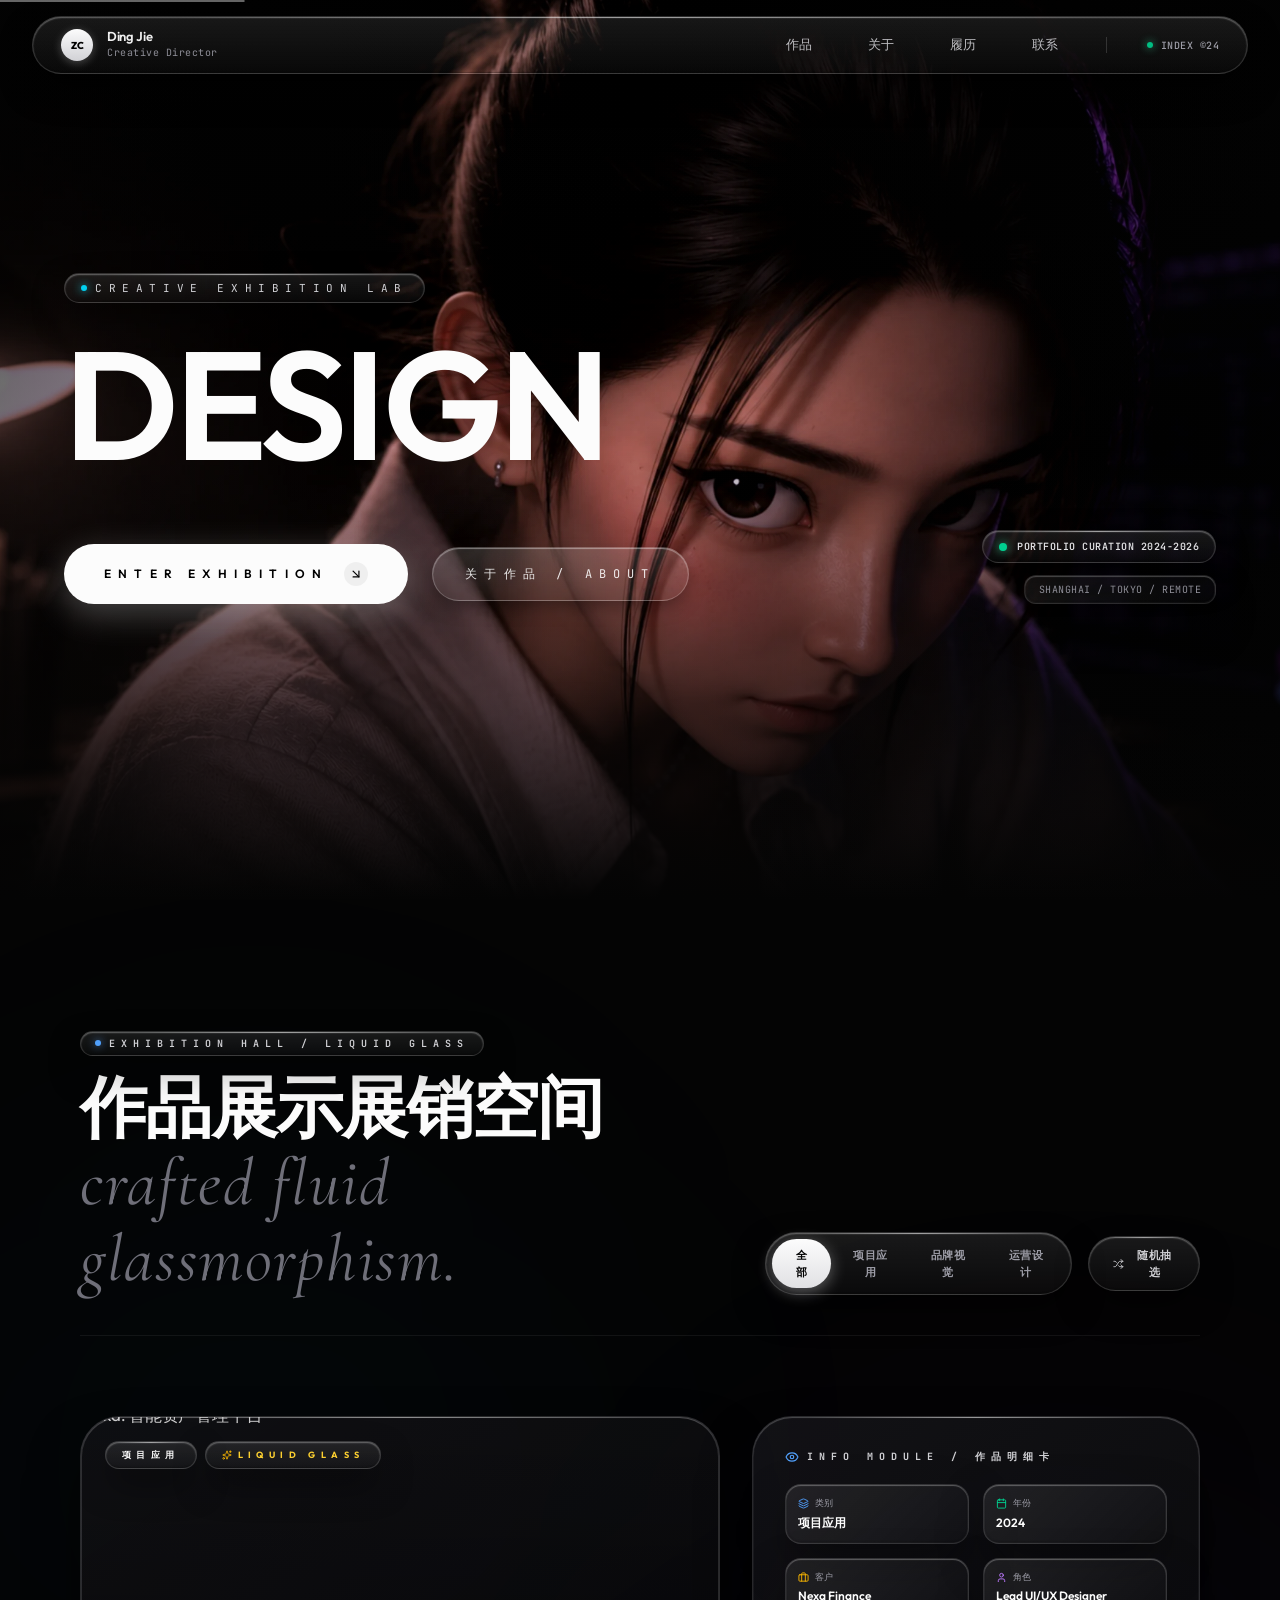
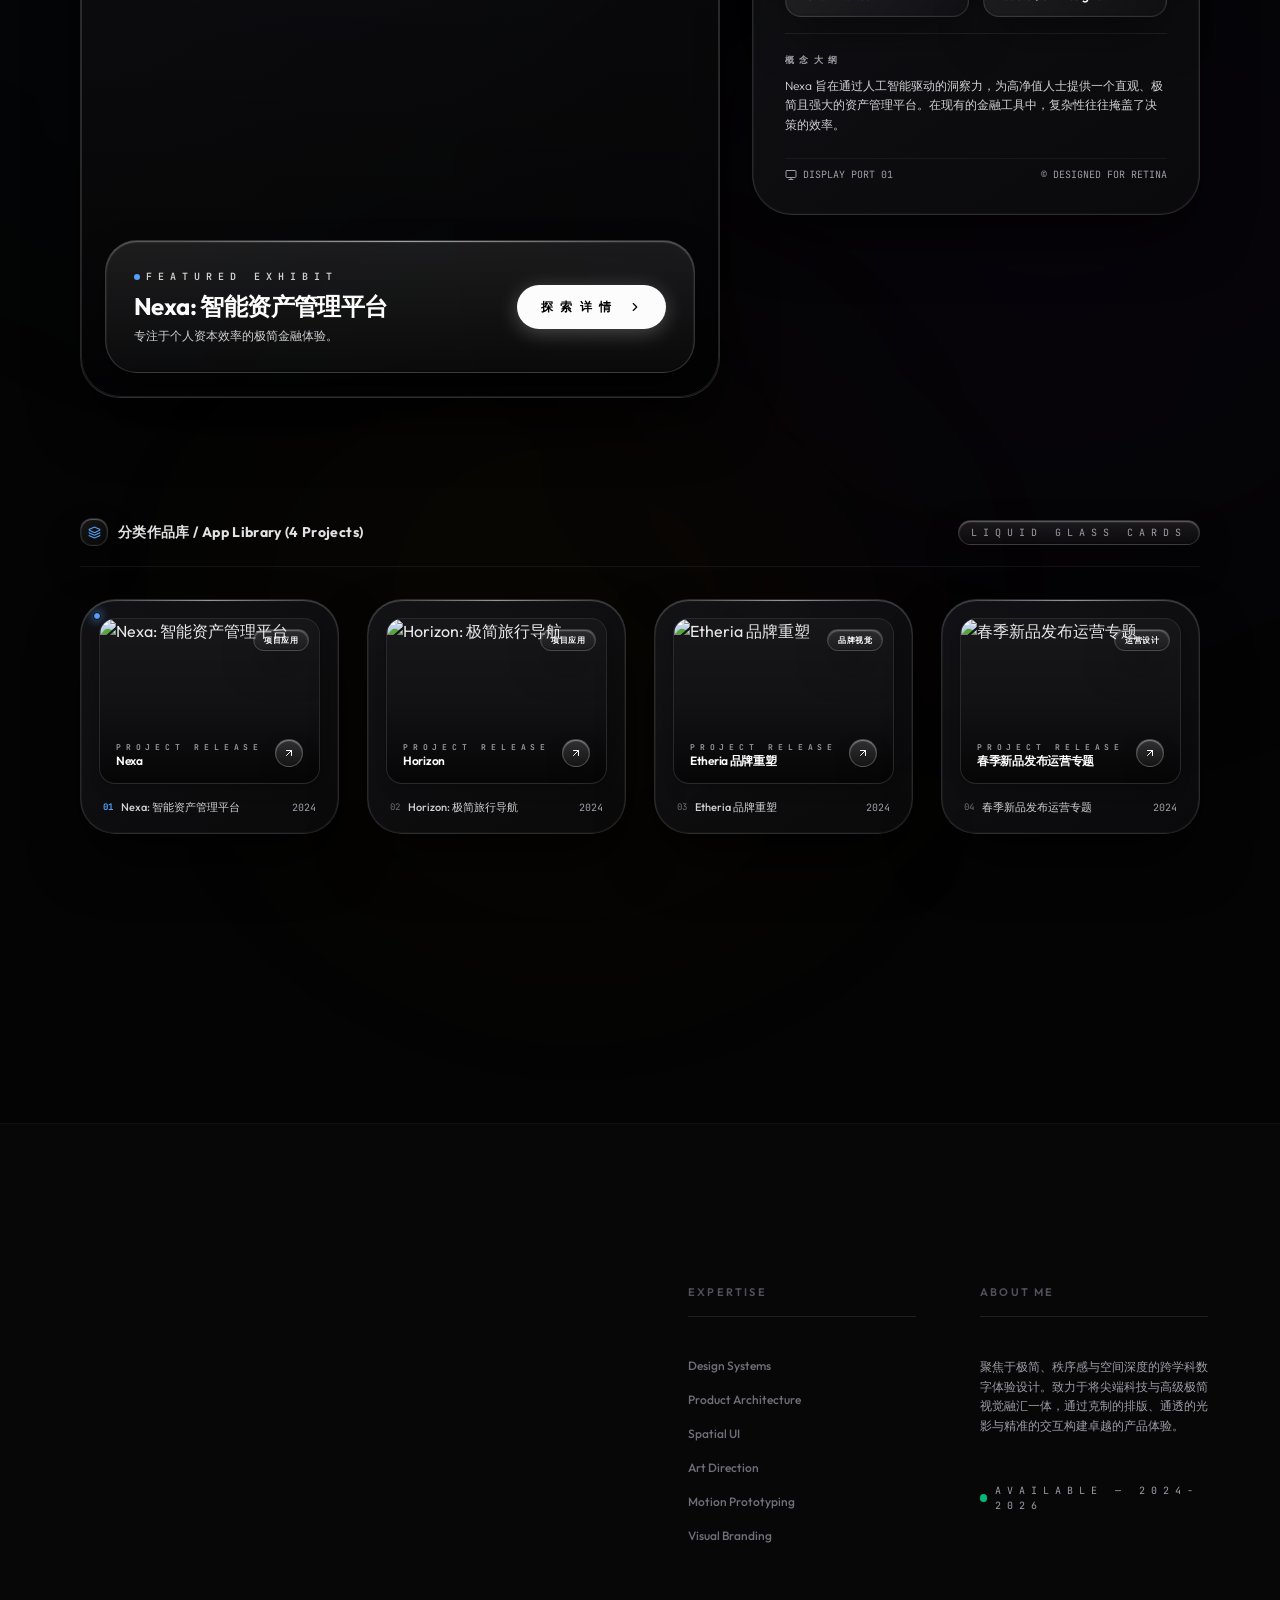
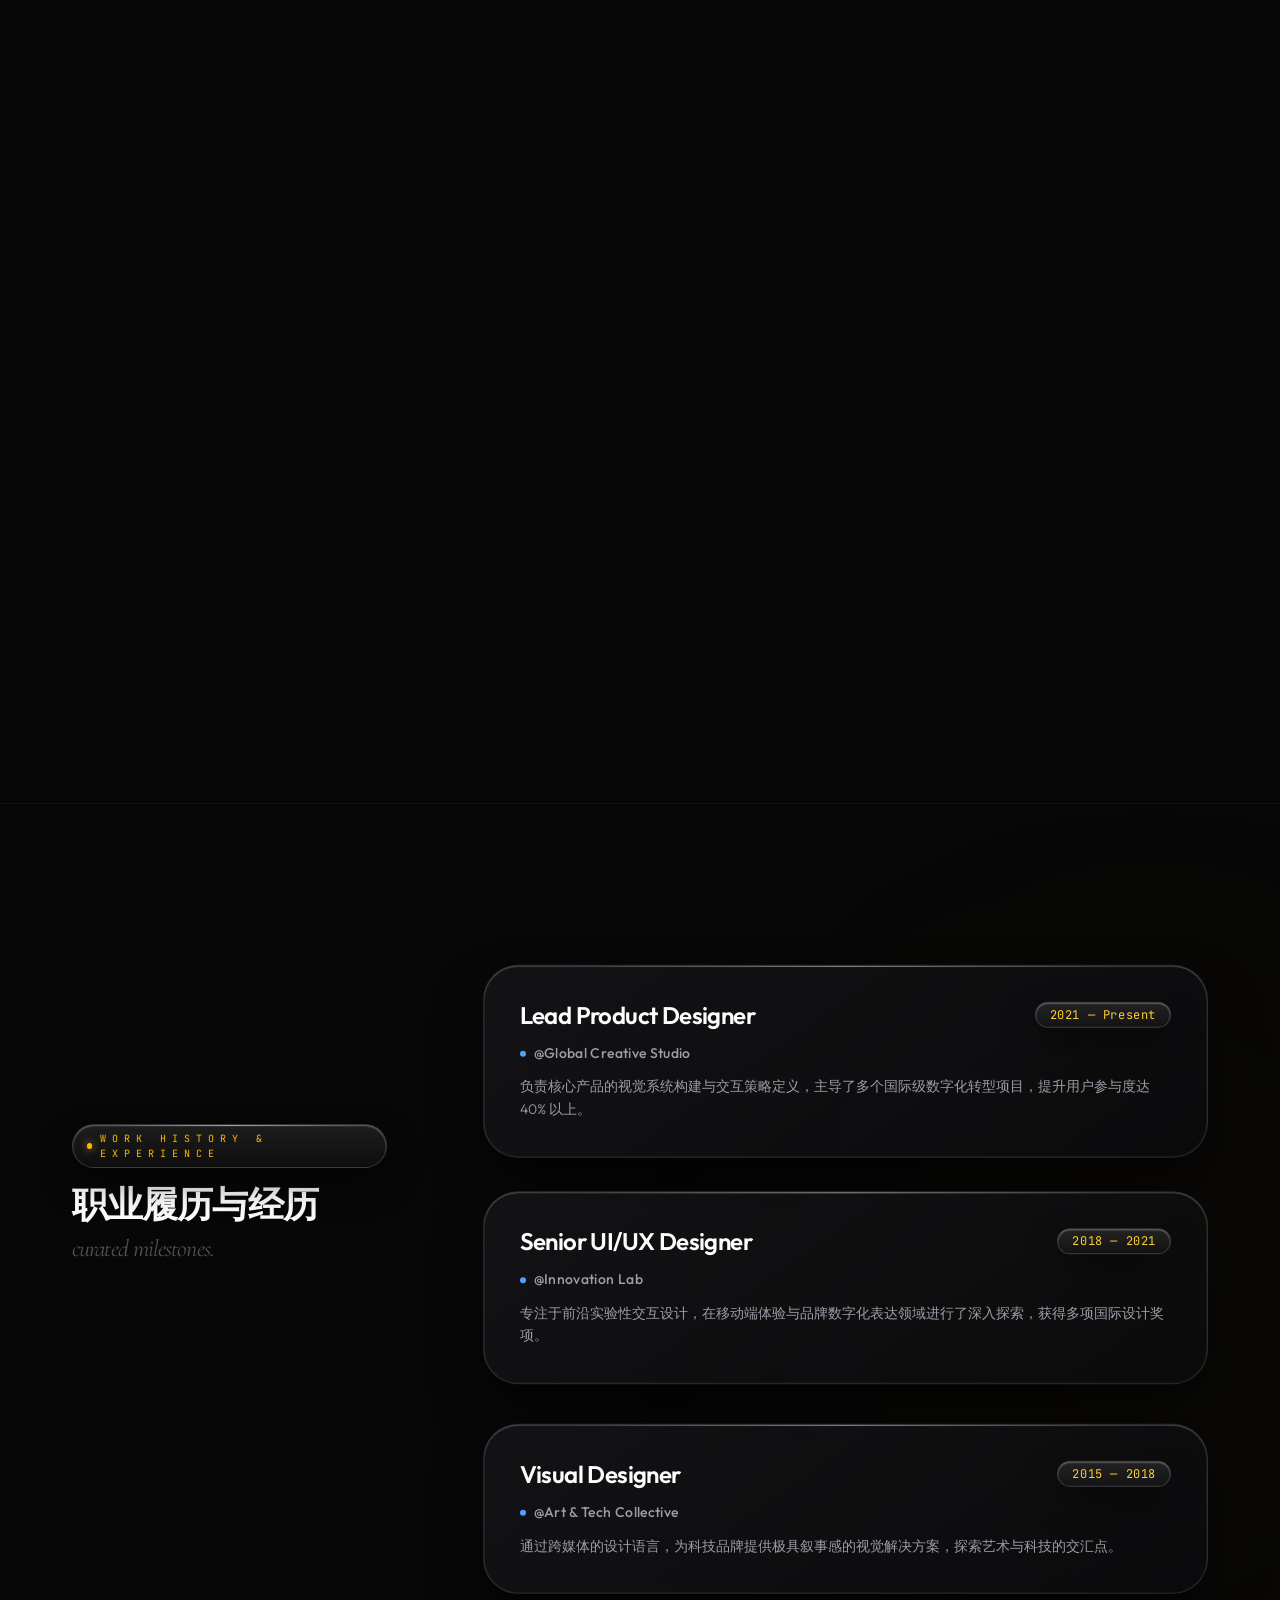
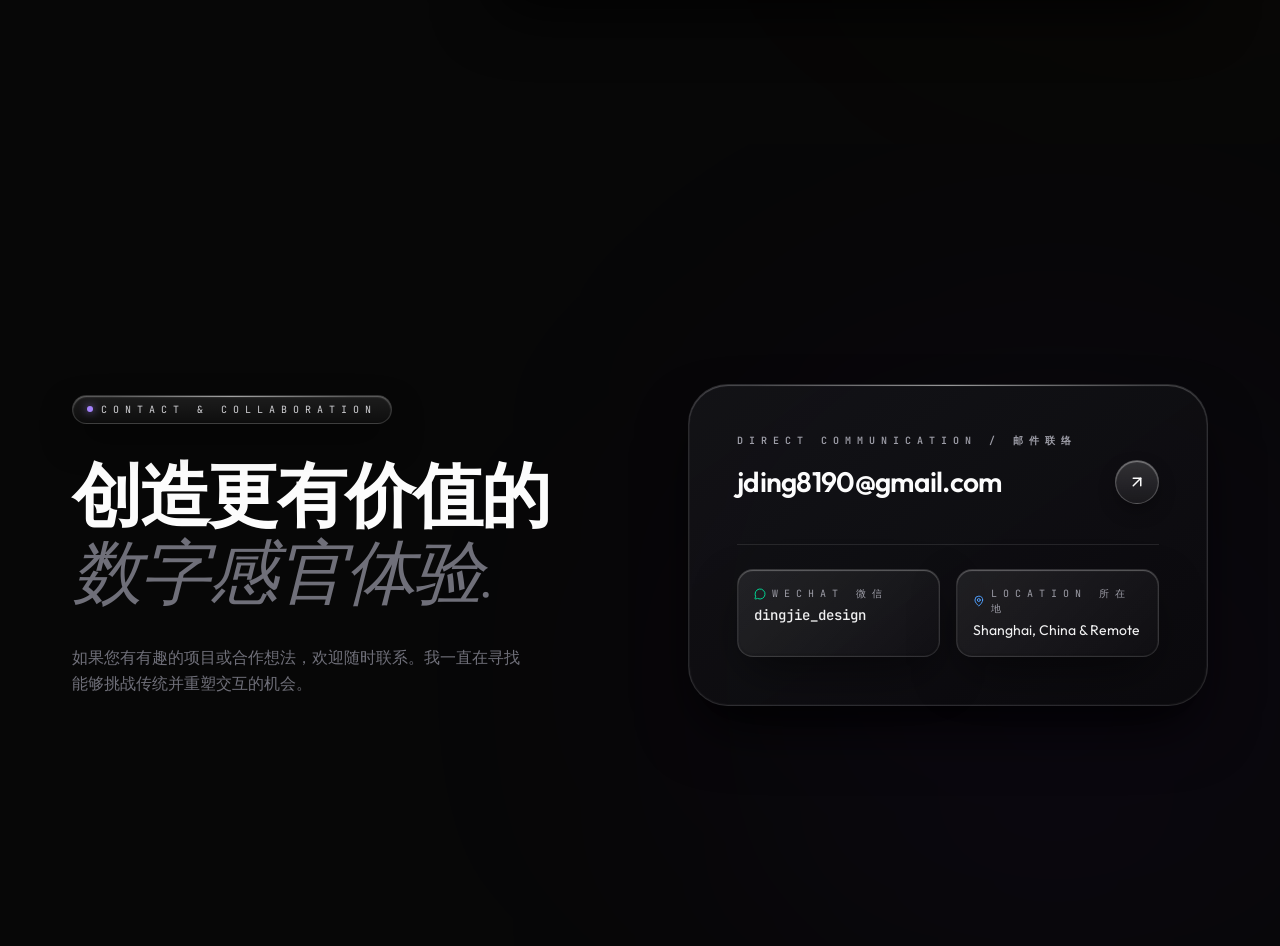
==== commit f1ce4b8d: "deploy: 后台本机免口令直达" ====
--- a/index.html
+++ b/index.html
@@ -8,7 +8,7 @@
     <meta property="og:title" content="DING · UI/UX 设计师作品集" />
     <meta property="og:description" content="专注于构建优雅、高效且极具商业价值的数字产品体验与视觉系统。" />
     <link rel="preload" as="image" href="./hero_bg.webp" type="image/webp" fetchpriority="high" />
-    <script type="module" crossorigin src="./assets/index-BDnv97WU.js"></script>
+    <script type="module" crossorigin src="./assets/index-BIbsT0TA.js"></script>
     <link rel="modulepreload" crossorigin href="./assets/vendor-react-DU8pLCKy.js">
     <link rel="modulepreload" crossorigin href="./assets/vendor-motion-BAKMoDNc.js">
     <link rel="modulepreload" crossorigin href="./assets/vendor-icons-DRoc1sxT.js">
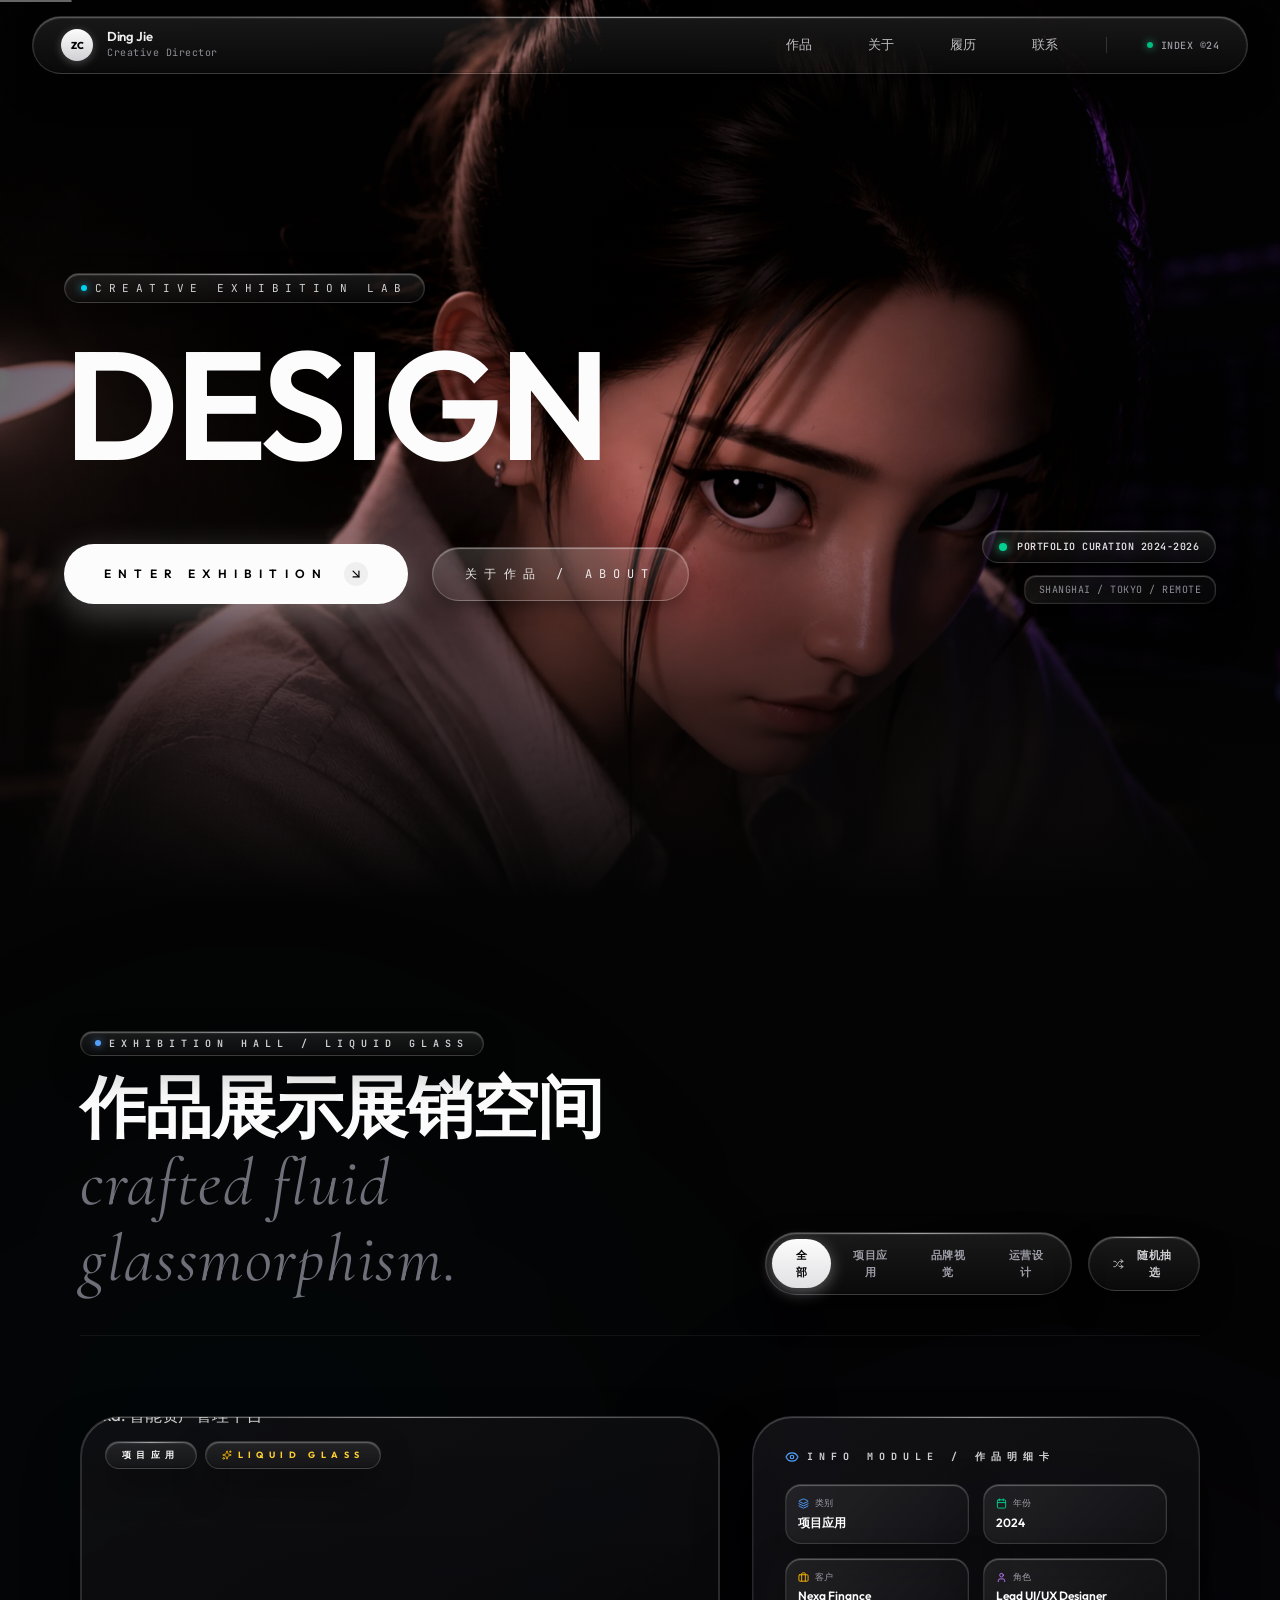
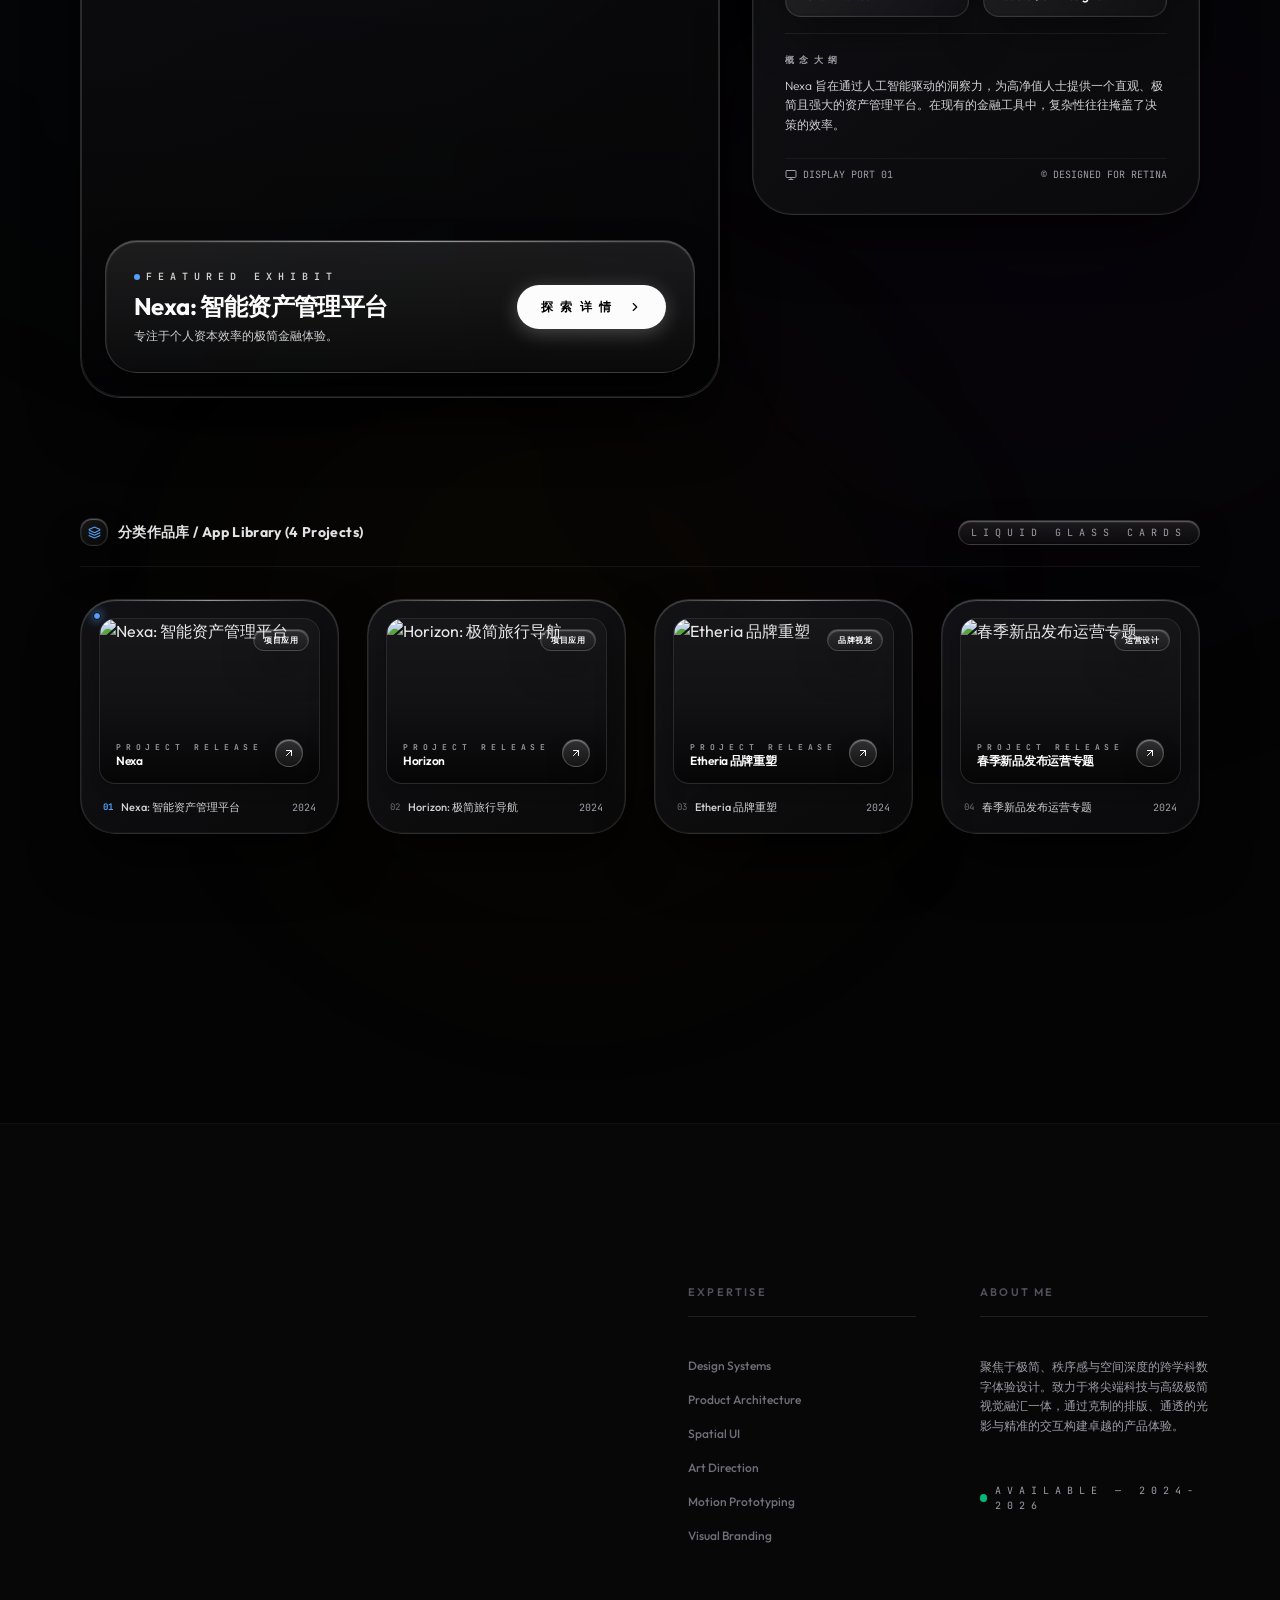
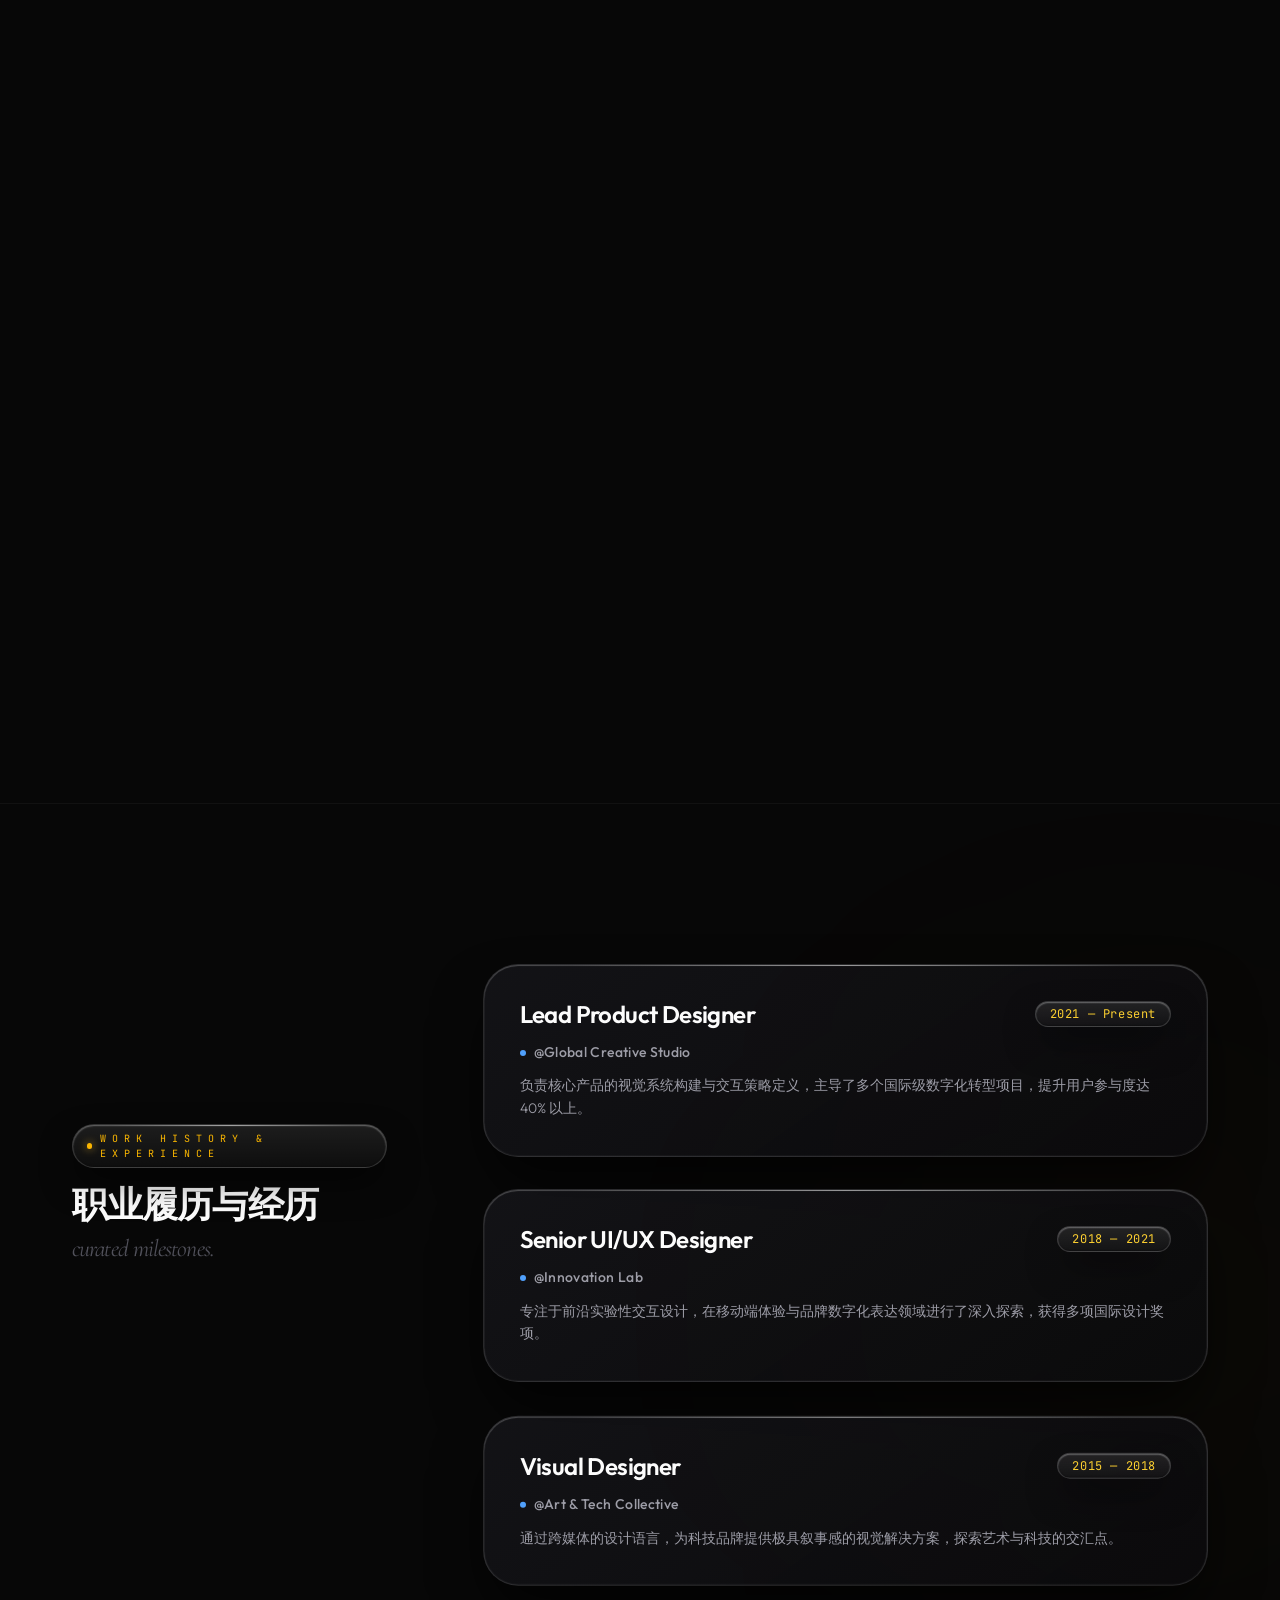
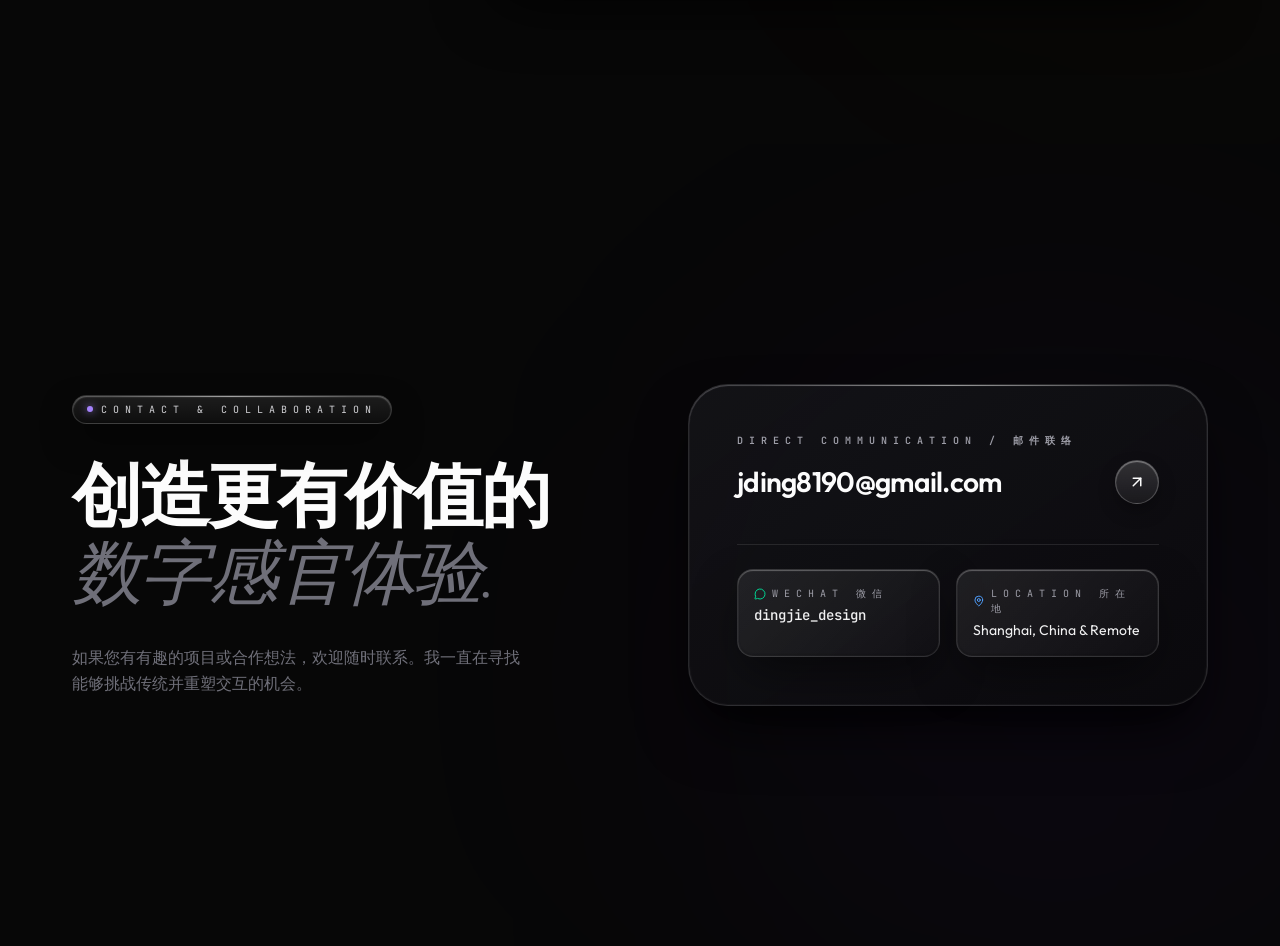
==== commit d59c1490: "deploy: 后台上传与保存加固：串行提交、批量媒体、即时预览" ====
--- a/index.html
+++ b/index.html
@@ -8,7 +8,7 @@
     <meta property="og:title" content="DING · UI/UX 设计师作品集" />
     <meta property="og:description" content="专注于构建优雅、高效且极具商业价值的数字产品体验与视觉系统。" />
     <link rel="preload" as="image" href="./hero_bg.webp" type="image/webp" fetchpriority="high" />
-    <script type="module" crossorigin src="./assets/index-BIbsT0TA.js"></script>
+    <script type="module" crossorigin src="./assets/index-rmOR7JGJ.js"></script>
     <link rel="modulepreload" crossorigin href="./assets/vendor-react-DU8pLCKy.js">
     <link rel="modulepreload" crossorigin href="./assets/vendor-motion-BAKMoDNc.js">
     <link rel="modulepreload" crossorigin href="./assets/vendor-icons-DRoc1sxT.js">
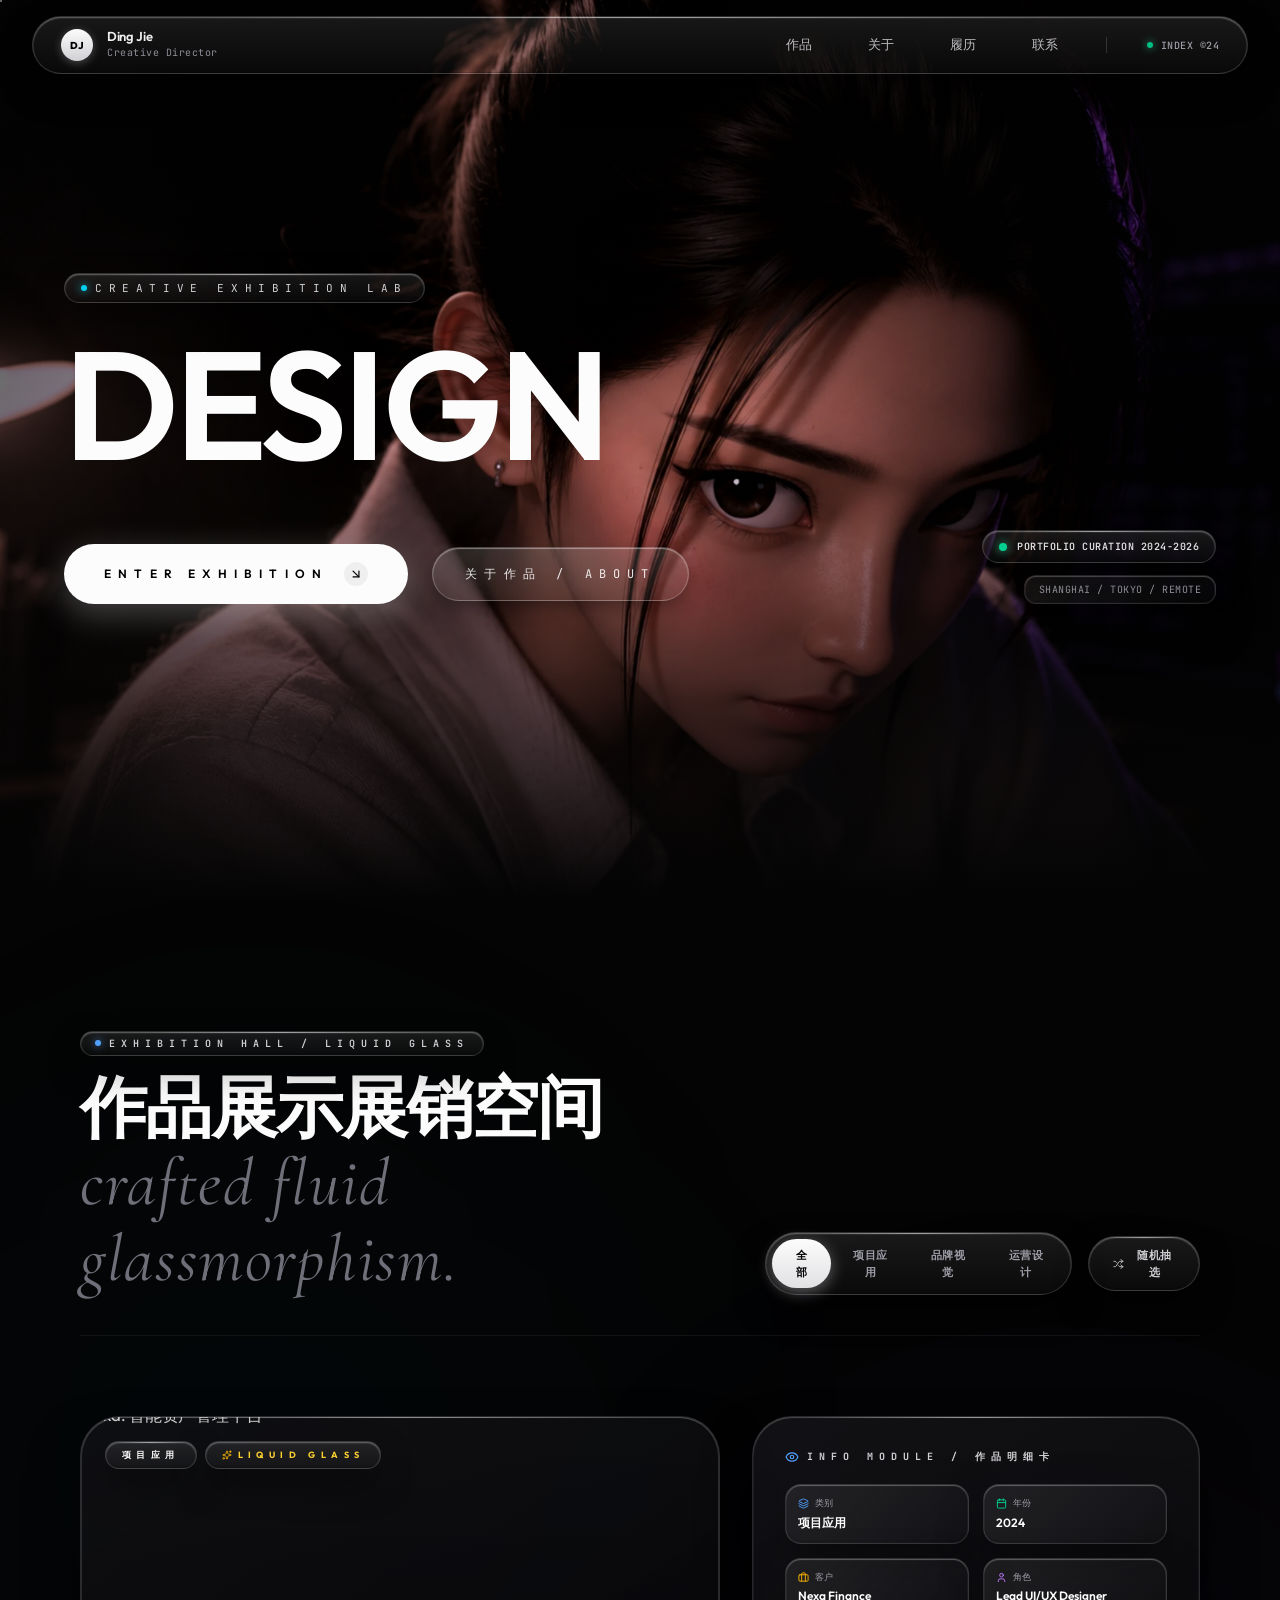
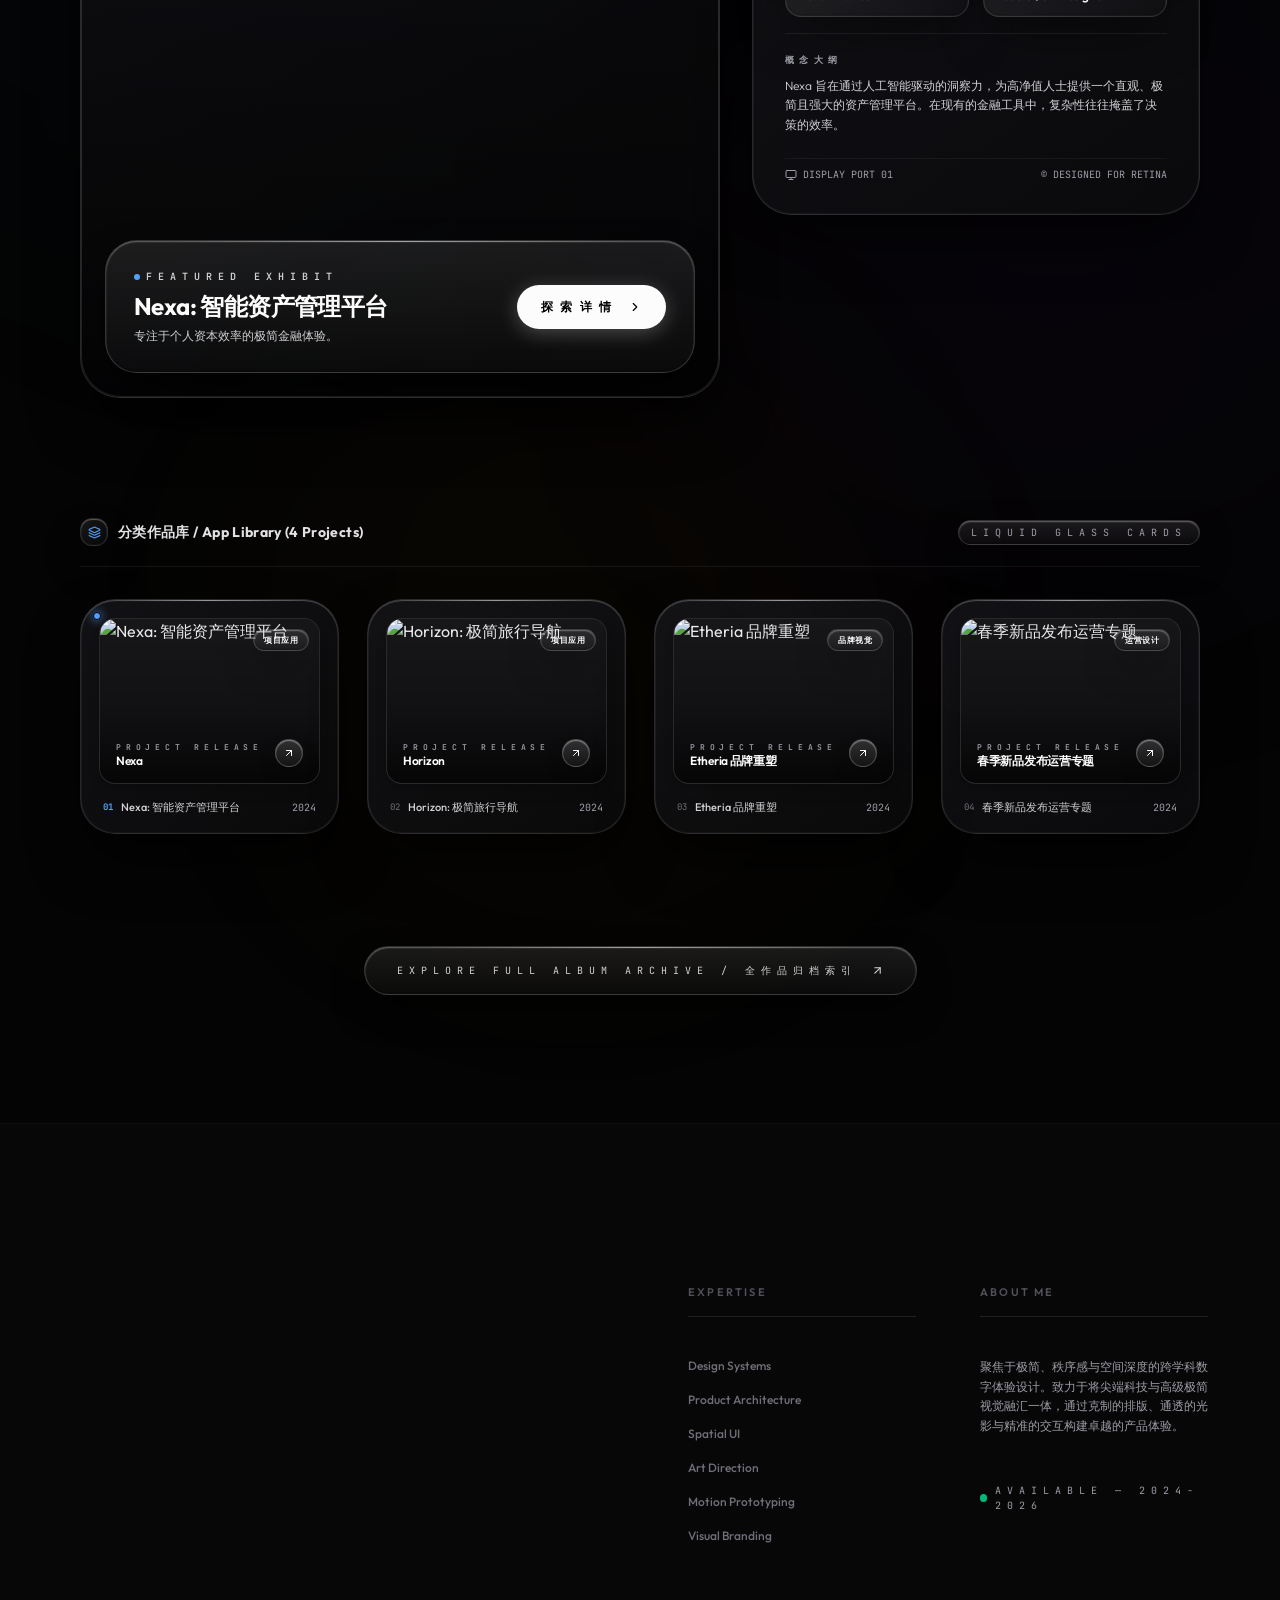
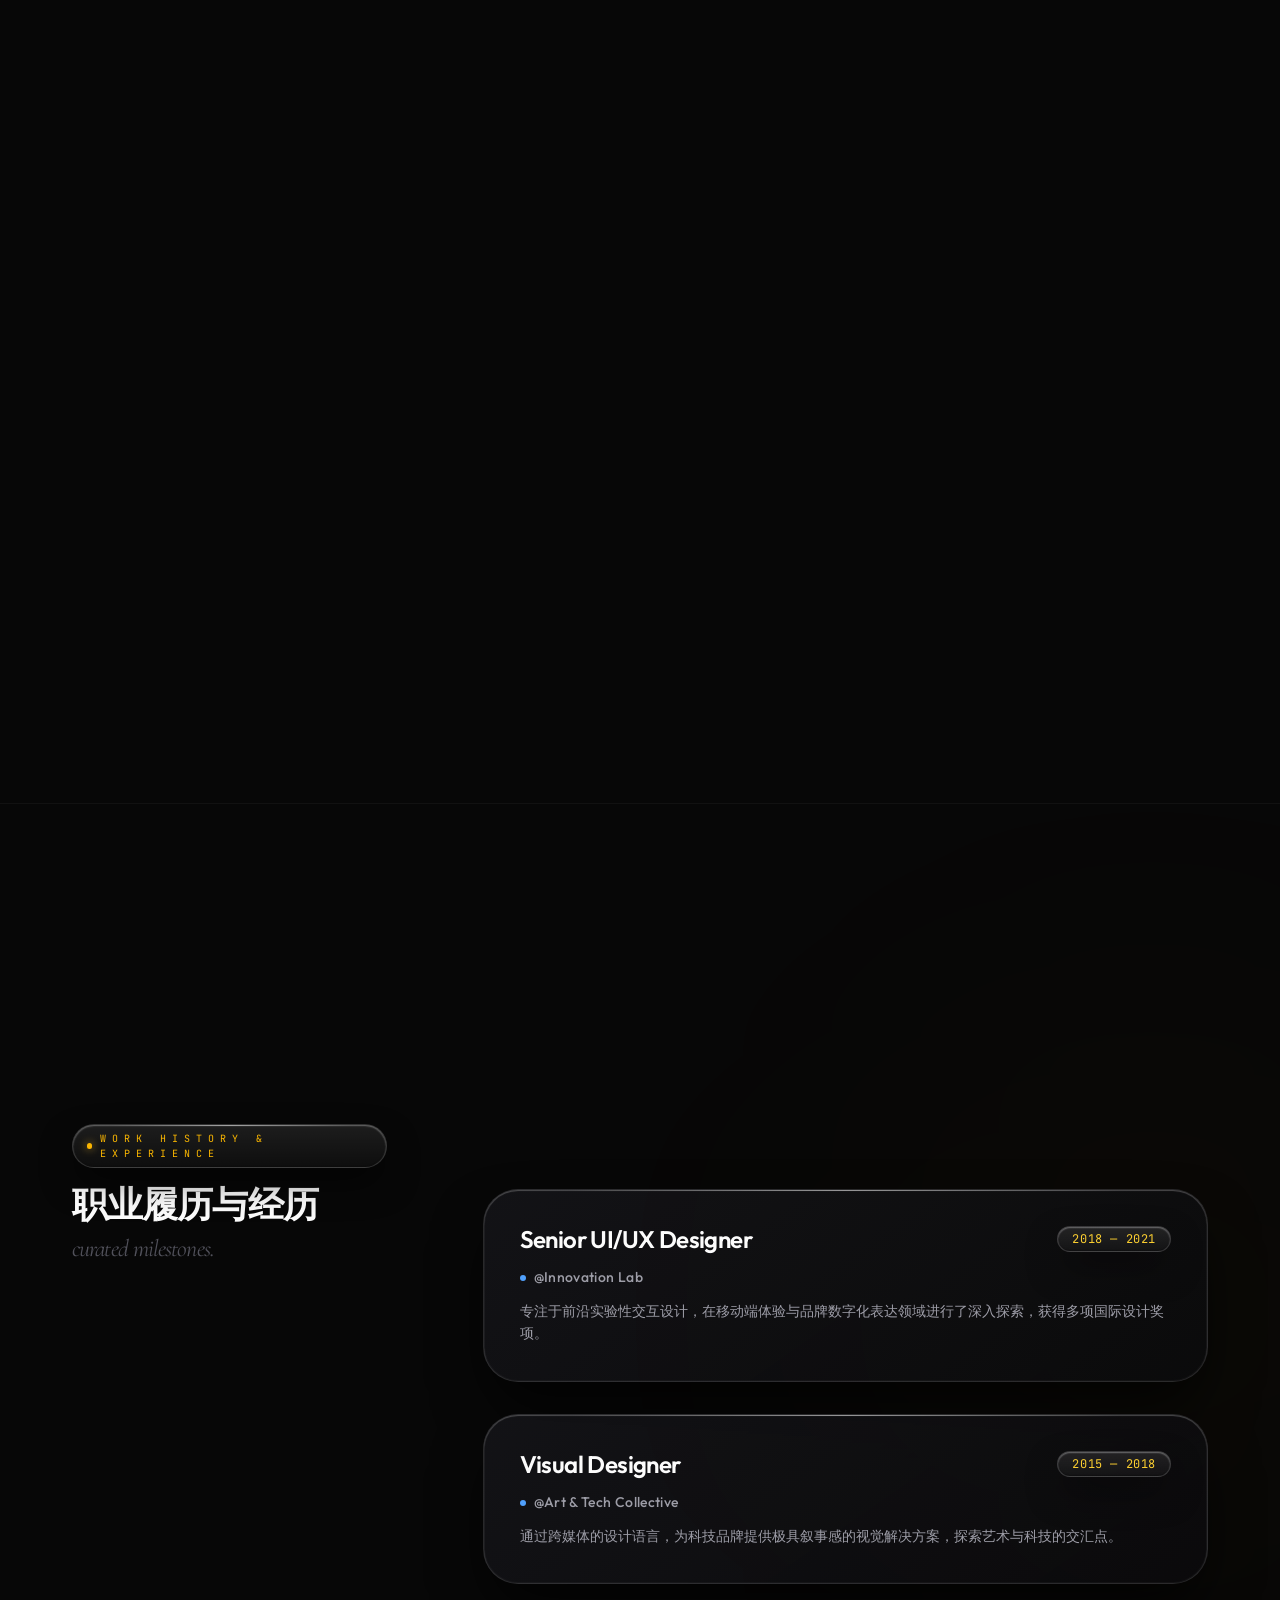
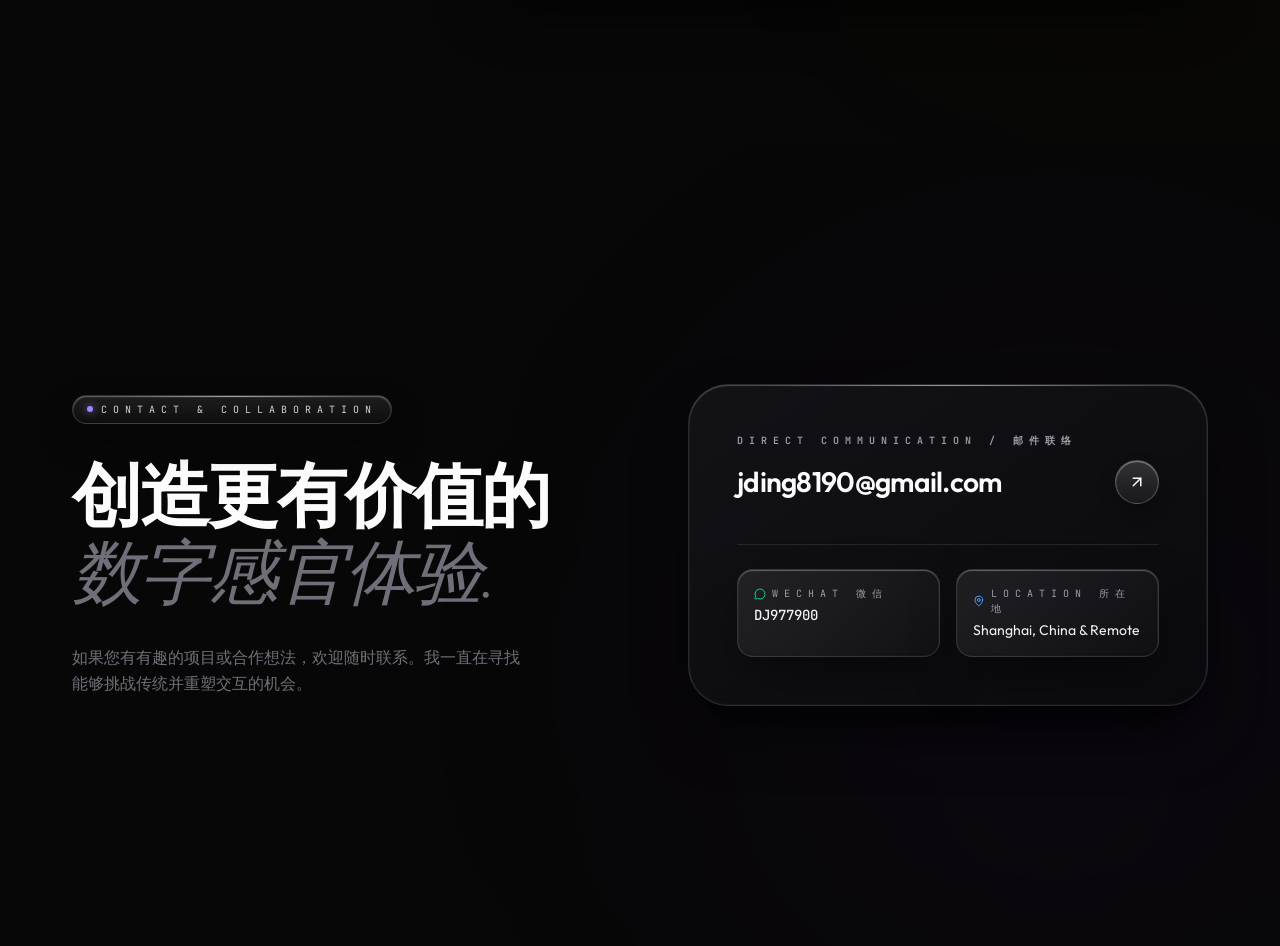
==== commit 34cf0f65: "deploy: 修复封面破图：加载失败提示、图集自动设封面、清除图片外链" ====
--- a/index.html
+++ b/index.html
@@ -8,11 +8,11 @@
     <meta property="og:title" content="DING · UI/UX 设计师作品集" />
     <meta property="og:description" content="专注于构建优雅、高效且极具商业价值的数字产品体验与视觉系统。" />
     <link rel="preload" as="image" href="./hero_bg.webp" type="image/webp" fetchpriority="high" />
-    <script type="module" crossorigin src="./assets/index-rmOR7JGJ.js"></script>
+    <script type="module" crossorigin src="./assets/index-D-yvkudQ.js"></script>
     <link rel="modulepreload" crossorigin href="./assets/vendor-react-DU8pLCKy.js">
     <link rel="modulepreload" crossorigin href="./assets/vendor-motion-BAKMoDNc.js">
     <link rel="modulepreload" crossorigin href="./assets/vendor-icons-DRoc1sxT.js">
-    <link rel="stylesheet" crossorigin href="./assets/index-B-iT7wOV.css">
+    <link rel="stylesheet" crossorigin href="./assets/index-BrS3o2vH.css">
   </head>
   <body>
     <div id="root"></div>
--- a/assets/index-BrS3o2vH.css
+++ b/assets/index-BrS3o2vH.css
@@ -0,0 +1 @@
+@import"https://fonts.googleapis.com/css2?family=Outfit:wght@300;400;500;700&family=Cormorant+Garamond:ital,wght@0,300;0,400;0,500;1,400&family=JetBrains+Mono:wght@400;500&display=swap";/*! tailwindcss v4.2.4 | MIT License | https://tailwindcss.com */@layer properties{@supports (((-webkit-hyphens:none)) and (not (margin-trim:inline))) or ((-moz-orient:inline) and (not (color:rgb(from red r g b)))){*,:before,:after,::backdrop{--tw-translate-x:0;--tw-translate-y:0;--tw-translate-z:0;--tw-space-y-reverse:0;--tw-border-style:solid;--tw-gradient-position:initial;--tw-gradient-from:#0000;--tw-gradient-via:#0000;--tw-gradient-to:#0000;--tw-gradient-stops:initial;--tw-gradient-via-stops:initial;--tw-gradient-from-position:0%;--tw-gradient-via-position:50%;--tw-gradient-to-position:100%;--tw-leading:initial;--tw-font-weight:initial;--tw-tracking:initial;--tw-ordinal:initial;--tw-slashed-zero:initial;--tw-numeric-figure:initial;--tw-numeric-spacing:initial;--tw-numeric-fraction:initial;--tw-shadow:0 0 #0000;--tw-shadow-color:initial;--tw-shadow-alpha:100%;--tw-inset-shadow:0 0 #0000;--tw-inset-shadow-color:initial;--tw-inset-shadow-alpha:100%;--tw-ring-color:initial;--tw-ring-shadow:0 0 #0000;--tw-inset-ring-color:initial;--tw-inset-ring-shadow:0 0 #0000;--tw-ring-inset:initial;--tw-ring-offset-width:0px;--tw-ring-offset-color:#fff;--tw-ring-offset-shadow:0 0 #0000;--tw-blur:initial;--tw-brightness:initial;--tw-contrast:initial;--tw-grayscale:initial;--tw-hue-rotate:initial;--tw-invert:initial;--tw-opacity:initial;--tw-saturate:initial;--tw-sepia:initial;--tw-drop-shadow:initial;--tw-drop-shadow-color:initial;--tw-drop-shadow-alpha:100%;--tw-drop-shadow-size:initial;--tw-backdrop-blur:initial;--tw-backdrop-brightness:initial;--tw-backdrop-contrast:initial;--tw-backdrop-grayscale:initial;--tw-backdrop-hue-rotate:initial;--tw-backdrop-invert:initial;--tw-backdrop-opacity:initial;--tw-backdrop-saturate:initial;--tw-backdrop-sepia:initial;--tw-duration:initial;--tw-ease:initial;--tw-scale-x:1;--tw-scale-y:1;--tw-scale-z:1}}}@layer theme{:root,:host{--font-sans:"Outfit", "Inter", "PingFang SC", "Microsoft YaHei", ui-sans-serif, system-ui, sans-serif;--font-serif:"Cormorant Garamond", serif;--font-mono:"JetBrains Mono", ui-monospace, SFMono-Regular, monospace;--color-red-300:oklch(80.8% .114 19.571);--color-red-400:oklch(70.4% .191 22.216);--color-red-500:oklch(63.7% .237 25.331);--color-red-600:oklch(57.7% .245 27.325);--color-amber-200:oklch(92.4% .12 95.746);--color-amber-300:oklch(87.9% .169 91.605);--color-amber-400:oklch(82.8% .189 84.429);--color-amber-500:oklch(76.9% .188 70.08);--color-green-500:oklch(72.3% .219 149.579);--color-emerald-200:oklch(90.5% .093 164.15);--color-emerald-400:oklch(76.5% .177 163.223);--color-emerald-500:oklch(69.6% .17 162.48);--color-cyan-400:oklch(78.9% .154 211.53);--color-sky-500:oklch(68.5% .169 237.323);--color-blue-400:oklch(70.7% .165 254.624);--color-violet-400:oklch(70.2% .183 293.541);--color-violet-600:oklch(54.1% .281 293.009);--color-purple-400:oklch(71.4% .203 305.504);--color-zinc-100:oklch(96.7% .001 286.375);--color-zinc-200:oklch(92% .004 286.32);--color-zinc-300:oklch(87.1% .006 286.286);--color-zinc-400:oklch(70.5% .015 286.067);--color-zinc-500:oklch(55.2% .016 285.938);--color-zinc-600:oklch(44.2% .017 285.786);--color-zinc-700:oklch(37% .013 285.805);--color-zinc-800:oklch(27.4% .006 286.033);--color-zinc-900:oklch(21% .006 285.885);--color-zinc-950:oklch(14.1% .005 285.823);--color-neutral-100:oklch(97% 0 0);--color-black:#000;--color-white:#fff;--spacing:.25rem;--container-xs:20rem;--container-sm:24rem;--container-md:28rem;--container-lg:32rem;--container-xl:36rem;--container-2xl:42rem;--container-3xl:48rem;--container-4xl:56rem;--container-5xl:64rem;--container-6xl:72rem;--container-7xl:80rem;--text-xs:.75rem;--text-xs--line-height:calc(1 / .75);--text-sm:.875rem;--text-sm--line-height:calc(1.25 / .875);--text-base:1rem;--text-base--line-height: 1.5 ;--text-lg:1.125rem;--text-lg--line-height:calc(1.75 / 1.125);--text-xl:1.25rem;--text-xl--line-height:calc(1.75 / 1.25);--text-2xl:1.5rem;--text-2xl--line-height:calc(2 / 1.5);--text-3xl:1.875rem;--text-3xl--line-height: 1.2 ;--text-4xl:2.25rem;--text-4xl--line-height:calc(2.5 / 2.25);--text-6xl:3.75rem;--text-6xl--line-height:1;--font-weight-light:300;--font-weight-normal:400;--font-weight-medium:500;--font-weight-semibold:600;--font-weight-bold:700;--font-weight-extrabold:800;--font-weight-black:900;--tracking-tighter:-.06em;--tracking-tight:-.025em;--tracking-normal:0em;--tracking-wide:.025em;--tracking-wider:.05em;--tracking-widest:.6em;--leading-tight:1.25;--leading-snug:1.375;--leading-relaxed:1.625;--radius-md:.375rem;--radius-lg:.5rem;--radius-xl:.75rem;--radius-2xl:1rem;--radius-3xl:1.5rem;--ease-out:cubic-bezier(0, 0, .2, 1);--animate-spin:spin 1s linear infinite;--animate-pulse:pulse 2s cubic-bezier(.4, 0, .6, 1) infinite;--blur-md:12px;--blur-xl:24px;--aspect-video:16 / 9;--default-transition-duration:.15s;--default-transition-timing-function:cubic-bezier(.4, 0, .2, 1);--default-font-family:var(--font-sans);--default-mono-font-family:var(--font-mono)}}@layer base{*,:after,:before,::backdrop{box-sizing:border-box;border:0 solid;margin:0;padding:0}::file-selector-button{box-sizing:border-box;border:0 solid;margin:0;padding:0}html,:host{-webkit-text-size-adjust:100%;-moz-tab-size:4;tab-size:4;line-height:1.5;font-family:var(--default-font-family,ui-sans-serif, system-ui, sans-serif, "Apple Color Emoji", "Segoe UI Emoji", "Segoe UI Symbol", "Noto Color Emoji");font-feature-settings:var(--default-font-feature-settings,normal);font-variation-settings:var(--default-font-variation-settings,normal);-webkit-tap-highlight-color:transparent}hr{height:0;color:inherit;border-top-width:1px}abbr:where([title]){-webkit-text-decoration:underline dotted;text-decoration:underline dotted}h1,h2,h3,h4,h5,h6{font-size:inherit;font-weight:inherit}a{color:inherit;-webkit-text-decoration:inherit;text-decoration:inherit}b,strong{font-weight:bolder}code,kbd,samp,pre{font-family:var(--default-mono-font-family,ui-monospace, SFMono-Regular, Menlo, Monaco, Consolas, "Liberation Mono", "Courier New", monospace);font-feature-settings:var(--default-mono-font-feature-settings,normal);font-variation-settings:var(--default-mono-font-variation-settings,normal);font-size:1em}small{font-size:80%}sub,sup{vertical-align:baseline;font-size:75%;line-height:0;position:relative}sub{bottom:-.25em}sup{top:-.5em}table{text-indent:0;border-color:inherit;border-collapse:collapse}:-moz-focusring{outline:auto}progress{vertical-align:baseline}summary{display:list-item}ol,ul,menu{list-style:none}img,svg,video,canvas,audio,iframe,embed,object{vertical-align:middle;display:block}img,video{max-width:100%;height:auto}button,input,select,optgroup,textarea{font:inherit;font-feature-settings:inherit;font-variation-settings:inherit;letter-spacing:inherit;color:inherit;opacity:1;background-color:#0000;border-radius:0}::file-selector-button{font:inherit;font-feature-settings:inherit;font-variation-settings:inherit;letter-spacing:inherit;color:inherit;opacity:1;background-color:#0000;border-radius:0}:where(select:is([multiple],[size])) optgroup{font-weight:bolder}:where(select:is([multiple],[size])) optgroup option{padding-inline-start:20px}::file-selector-button{margin-inline-end:4px}::placeholder{opacity:1}@supports (not ((-webkit-appearance:-apple-pay-button))) or (contain-intrinsic-size:1px){::placeholder{color:currentColor}@supports (color:color-mix(in lab,red,red)){::placeholder{color:color-mix(in oklab,currentcolor 50%,transparent)}}}textarea{resize:vertical}::-webkit-search-decoration{-webkit-appearance:none}::-webkit-date-and-time-value{min-height:1lh;text-align:inherit}::-webkit-datetime-edit{display:inline-flex}::-webkit-datetime-edit-fields-wrapper{padding:0}::-webkit-datetime-edit{padding-block:0}::-webkit-datetime-edit-year-field{padding-block:0}::-webkit-datetime-edit-month-field{padding-block:0}::-webkit-datetime-edit-day-field{padding-block:0}::-webkit-datetime-edit-hour-field{padding-block:0}::-webkit-datetime-edit-minute-field{padding-block:0}::-webkit-datetime-edit-second-field{padding-block:0}::-webkit-datetime-edit-millisecond-field{padding-block:0}::-webkit-datetime-edit-meridiem-field{padding-block:0}::-webkit-calendar-picker-indicator{line-height:1}:-moz-ui-invalid{box-shadow:none}button,input:where([type=button],[type=reset],[type=submit]){-webkit-appearance:button;-moz-appearance:button;appearance:button}::file-selector-button{-webkit-appearance:button;-moz-appearance:button;appearance:button}::-webkit-inner-spin-button{height:auto}::-webkit-outer-spin-button{height:auto}[hidden]:where(:not([hidden=until-found])){display:none!important}html{scroll-behavior:smooth;-webkit-font-smoothing:antialiased;-moz-osx-font-smoothing:grayscale}body{font-family:var(--font-sans);color:var(--color-zinc-100);background-color:#080808}body ::selection{background-color:var(--color-white)}body::selection{background-color:var(--color-white)}body ::selection{color:var(--color-black)}body::selection{color:var(--color-black)}body{opacity:.99;overflow-x:hidden}}@layer components;@layer utilities{.pointer-events-auto{pointer-events:auto}.pointer-events-none{pointer-events:none}.invisible{visibility:hidden}.visible{visibility:visible}.absolute{position:absolute}.fixed{position:fixed}.relative{position:relative}.static{position:static}.sticky{position:sticky}.inset-0{inset:calc(var(--spacing) * 0)}.end{inset-inline-end:var(--spacing)}.top-0{top:calc(var(--spacing) * 0)}.top-1\.5{top:calc(var(--spacing) * 1.5)}.top-2\.5{top:calc(var(--spacing) * 2.5)}.top-3{top:calc(var(--spacing) * 3)}.top-6{top:calc(var(--spacing) * 6)}.top-40{top:calc(var(--spacing) * 40)}.top-\[-10\%\]{top:-10%}.top-\[10\%\]{top:10%}.top-\[20\%\]{top:20%}.top-\[30\%\]{top:30%}.right-0{right:calc(var(--spacing) * 0)}.right-1\.5{right:calc(var(--spacing) * 1.5)}.right-2\.5{right:calc(var(--spacing) * 2.5)}.right-3{right:calc(var(--spacing) * 3)}.right-6{right:calc(var(--spacing) * 6)}.right-\[-10\%\]{right:-10%}.right-\[-15\%\]{right:-15%}.right-\[-20\%\]{right:-20%}.bottom-0{bottom:calc(var(--spacing) * 0)}.bottom-3{bottom:calc(var(--spacing) * 3)}.bottom-6{bottom:calc(var(--spacing) * 6)}.bottom-\[-10\%\]{bottom:-10%}.bottom-\[10\%\]{bottom:10%}.left-0{left:calc(var(--spacing) * 0)}.left-3{left:calc(var(--spacing) * 3)}.left-6{left:calc(var(--spacing) * 6)}.left-\[-10\%\]{left:-10%}.left-\[-20\%\]{left:-20%}.left-\[20\%\]{left:20%}.z-0{z-index:0}.z-10{z-index:10}.z-20{z-index:20}.z-40{z-index:40}.z-50{z-index:50}.z-\[100\]{z-index:100}.container{width:100%}@media(min-width:40rem){.container{max-width:40rem}}@media(min-width:48rem){.container{max-width:48rem}}@media(min-width:64rem){.container{max-width:64rem}}@media(min-width:80rem){.container{max-width:80rem}}@media(min-width:96rem){.container{max-width:96rem}}.mx-1{margin-inline:calc(var(--spacing) * 1)}.mx-auto{margin-inline:auto}.my-auto{margin-block:auto}.mt-0\.5{margin-top:calc(var(--spacing) * .5)}.mt-1{margin-top:calc(var(--spacing) * 1)}.mt-2{margin-top:calc(var(--spacing) * 2)}.mt-3{margin-top:calc(var(--spacing) * 3)}.mt-4{margin-top:calc(var(--spacing) * 4)}.mt-28{margin-top:calc(var(--spacing) * 28)}.mt-40{margin-top:calc(var(--spacing) * 40)}.mb-1\.5{margin-bottom:calc(var(--spacing) * 1.5)}.mb-2{margin-bottom:calc(var(--spacing) * 2)}.mb-3{margin-bottom:calc(var(--spacing) * 3)}.mb-3\.5{margin-bottom:calc(var(--spacing) * 3.5)}.mb-4{margin-bottom:calc(var(--spacing) * 4)}.mb-6{margin-bottom:calc(var(--spacing) * 6)}.mb-8{margin-bottom:calc(var(--spacing) * 8)}.mb-10{margin-bottom:calc(var(--spacing) * 10)}.mb-12{margin-bottom:calc(var(--spacing) * 12)}.mb-20{margin-bottom:calc(var(--spacing) * 20)}.mb-24{margin-bottom:calc(var(--spacing) * 24)}.mb-28{margin-bottom:calc(var(--spacing) * 28)}.ml-1{margin-left:calc(var(--spacing) * 1)}.ml-4{margin-left:calc(var(--spacing) * 4)}.line-clamp-1{-webkit-line-clamp:1;-webkit-box-orient:vertical;display:-webkit-box;overflow:hidden}.line-clamp-2{-webkit-line-clamp:2;-webkit-box-orient:vertical;display:-webkit-box;overflow:hidden}.line-clamp-3{-webkit-line-clamp:3;-webkit-box-orient:vertical;display:-webkit-box;overflow:hidden}.block{display:block}.flex{display:flex}.grid{display:grid}.hidden{display:none}.inline-flex{display:inline-flex}.aspect-\[1\/2\]{aspect-ratio:1/2}.aspect-\[4\/3\]{aspect-ratio:4/3}.aspect-\[4\/5\]{aspect-ratio:4/5}.aspect-\[16\/9\]{aspect-ratio:16/9}.aspect-\[16\/10\]{aspect-ratio:16/10}.aspect-\[21\/9\]{aspect-ratio:21/9}.aspect-video{aspect-ratio:var(--aspect-video)}.h-1\.5{height:calc(var(--spacing) * 1.5)}.h-2{height:calc(var(--spacing) * 2)}.h-4{height:calc(var(--spacing) * 4)}.h-6{height:calc(var(--spacing) * 6)}.h-7{height:calc(var(--spacing) * 7)}.h-8{height:calc(var(--spacing) * 8)}.h-9{height:calc(var(--spacing) * 9)}.h-11{height:calc(var(--spacing) * 11)}.h-12{height:calc(var(--spacing) * 12)}.h-16{height:calc(var(--spacing) * 16)}.h-\[1px\]{height:1px}.h-\[2px\]{height:2px}.h-\[50vw\]{height:50vw}.h-\[55vw\]{height:55vw}.h-\[60vw\]{height:60vw}.h-\[80vw\]{height:80vw}.h-auto{height:auto}.h-full{height:100%}.max-h-8{max-height:calc(var(--spacing) * 8)}.max-h-\[90vh\]{max-height:90vh}.max-h-\[92vh\]{max-height:92vh}.min-h-\[80vh\]{min-height:80vh}.min-h-\[290px\]{min-height:290px}.min-h-screen{min-height:100vh}.w-1\.5{width:calc(var(--spacing) * 1.5)}.w-2{width:calc(var(--spacing) * 2)}.w-6{width:calc(var(--spacing) * 6)}.w-7{width:calc(var(--spacing) * 7)}.w-8{width:calc(var(--spacing) * 8)}.w-9{width:calc(var(--spacing) * 9)}.w-11{width:calc(var(--spacing) * 11)}.w-12{width:calc(var(--spacing) * 12)}.w-16{width:calc(var(--spacing) * 16)}.w-\[1px\]{width:1px}.w-\[50vw\]{width:50vw}.w-\[55vw\]{width:55vw}.w-\[60vw\]{width:60vw}.w-\[80vw\]{width:80vw}.w-full{width:100%}.w-px{width:1px}.max-w-2xl{max-width:var(--container-2xl)}.max-w-3xl{max-width:var(--container-3xl)}.max-w-4xl{max-width:var(--container-4xl)}.max-w-5xl{max-width:var(--container-5xl)}.max-w-6xl{max-width:var(--container-6xl)}.max-w-7xl{max-width:var(--container-7xl)}.max-w-\[150px\]{max-width:150px}.max-w-\[160px\]{max-width:160px}.max-w-\[1360px\]{max-width:1360px}.max-w-\[1440px\]{max-width:1440px}.max-w-lg{max-width:var(--container-lg)}.max-w-md{max-width:var(--container-md)}.max-w-sm{max-width:var(--container-sm)}.max-w-xl{max-width:var(--container-xl)}.max-w-xs{max-width:var(--container-xs)}.min-w-\[220px\]{min-width:220px}.flex-1{flex:1}.shrink-0{flex-shrink:0}.flex-grow{flex-grow:1}.origin-left{transform-origin:0}.-translate-x-full{--tw-translate-x:-100%;translate:var(--tw-translate-x) var(--tw-translate-y)}.-translate-y-\[200px\]{--tw-translate-y: -200px ;translate:var(--tw-translate-x) var(--tw-translate-y)}.scale-\[1\.01\]{scale:1.01}.scale-\[1\.02\]{scale:1.02}.animate-pulse{animation:var(--animate-pulse)}.animate-spin{animation:var(--animate-spin)}.cursor-default{cursor:default}.cursor-pointer{cursor:pointer}.resize-none{resize:none}.grid-cols-1{grid-template-columns:repeat(1,minmax(0,1fr))}.grid-cols-2{grid-template-columns:repeat(2,minmax(0,1fr))}.flex-col{flex-direction:column}.flex-wrap{flex-wrap:wrap}.items-baseline{align-items:baseline}.items-center{align-items:center}.items-end{align-items:flex-end}.items-start{align-items:flex-start}.justify-between{justify-content:space-between}.justify-center{justify-content:center}.justify-end{justify-content:flex-end}.gap-1{gap:calc(var(--spacing) * 1)}.gap-1\.5{gap:calc(var(--spacing) * 1.5)}.gap-2{gap:calc(var(--spacing) * 2)}.gap-2\.5{gap:calc(var(--spacing) * 2.5)}.gap-3{gap:calc(var(--spacing) * 3)}.gap-3\.5{gap:calc(var(--spacing) * 3.5)}.gap-4{gap:calc(var(--spacing) * 4)}.gap-6{gap:calc(var(--spacing) * 6)}.gap-7{gap:calc(var(--spacing) * 7)}.gap-8{gap:calc(var(--spacing) * 8)}.gap-12{gap:calc(var(--spacing) * 12)}.gap-16{gap:calc(var(--spacing) * 16)}.gap-24{gap:calc(var(--spacing) * 24)}:where(.space-y-0\.5>:not(:last-child)){--tw-space-y-reverse:0;margin-block-start:calc(calc(var(--spacing) * .5) * var(--tw-space-y-reverse));margin-block-end:calc(calc(var(--spacing) * .5) * calc(1 - var(--tw-space-y-reverse)))}:where(.space-y-1>:not(:last-child)){--tw-space-y-reverse:0;margin-block-start:calc(calc(var(--spacing) * 1) * var(--tw-space-y-reverse));margin-block-end:calc(calc(var(--spacing) * 1) * calc(1 - var(--tw-space-y-reverse)))}:where(.space-y-1\.5>:not(:last-child)){--tw-space-y-reverse:0;margin-block-start:calc(calc(var(--spacing) * 1.5) * var(--tw-space-y-reverse));margin-block-end:calc(calc(var(--spacing) * 1.5) * calc(1 - var(--tw-space-y-reverse)))}:where(.space-y-2>:not(:last-child)){--tw-space-y-reverse:0;margin-block-start:calc(calc(var(--spacing) * 2) * var(--tw-space-y-reverse));margin-block-end:calc(calc(var(--spacing) * 2) * calc(1 - var(--tw-space-y-reverse)))}:where(.space-y-3>:not(:last-child)){--tw-space-y-reverse:0;margin-block-start:calc(calc(var(--spacing) * 3) * var(--tw-space-y-reverse));margin-block-end:calc(calc(var(--spacing) * 3) * calc(1 - var(--tw-space-y-reverse)))}:where(.space-y-4>:not(:last-child)){--tw-space-y-reverse:0;margin-block-start:calc(calc(var(--spacing) * 4) * var(--tw-space-y-reverse));margin-block-end:calc(calc(var(--spacing) * 4) * calc(1 - var(--tw-space-y-reverse)))}:where(.space-y-5>:not(:last-child)){--tw-space-y-reverse:0;margin-block-start:calc(calc(var(--spacing) * 5) * var(--tw-space-y-reverse));margin-block-end:calc(calc(var(--spacing) * 5) * calc(1 - var(--tw-space-y-reverse)))}:where(.space-y-6>:not(:last-child)){--tw-space-y-reverse:0;margin-block-start:calc(calc(var(--spacing) * 6) * var(--tw-space-y-reverse));margin-block-end:calc(calc(var(--spacing) * 6) * calc(1 - var(--tw-space-y-reverse)))}:where(.space-y-8>:not(:last-child)){--tw-space-y-reverse:0;margin-block-start:calc(calc(var(--spacing) * 8) * var(--tw-space-y-reverse));margin-block-end:calc(calc(var(--spacing) * 8) * calc(1 - var(--tw-space-y-reverse)))}:where(.space-y-10>:not(:last-child)){--tw-space-y-reverse:0;margin-block-start:calc(calc(var(--spacing) * 10) * var(--tw-space-y-reverse));margin-block-end:calc(calc(var(--spacing) * 10) * calc(1 - var(--tw-space-y-reverse)))}:where(.space-y-12>:not(:last-child)){--tw-space-y-reverse:0;margin-block-start:calc(calc(var(--spacing) * 12) * var(--tw-space-y-reverse));margin-block-end:calc(calc(var(--spacing) * 12) * calc(1 - var(--tw-space-y-reverse)))}:where(.space-y-24>:not(:last-child)){--tw-space-y-reverse:0;margin-block-start:calc(calc(var(--spacing) * 24) * var(--tw-space-y-reverse));margin-block-end:calc(calc(var(--spacing) * 24) * calc(1 - var(--tw-space-y-reverse)))}:where(.space-y-32>:not(:last-child)){--tw-space-y-reverse:0;margin-block-start:calc(calc(var(--spacing) * 32) * var(--tw-space-y-reverse));margin-block-end:calc(calc(var(--spacing) * 32) * calc(1 - var(--tw-space-y-reverse)))}:where(.space-y-36>:not(:last-child)){--tw-space-y-reverse:0;margin-block-start:calc(calc(var(--spacing) * 36) * var(--tw-space-y-reverse));margin-block-end:calc(calc(var(--spacing) * 36) * calc(1 - var(--tw-space-y-reverse)))}.self-start{align-self:flex-start}.self-stretch{align-self:stretch}.truncate{text-overflow:ellipsis;white-space:nowrap;overflow:hidden}.overflow-hidden{overflow:hidden}.overflow-y-auto{overflow-y:auto}.rounded{border-radius:.25rem}.rounded-2xl{border-radius:var(--radius-2xl)}.rounded-3xl{border-radius:var(--radius-3xl)}.rounded-\[2\.2rem\]{border-radius:2.2rem}.rounded-\[2\.5rem\]{border-radius:2.5rem}.rounded-\[2rem\]{border-radius:2rem}.rounded-full{border-radius:3.40282e38px}.rounded-lg{border-radius:var(--radius-lg)}.rounded-md{border-radius:var(--radius-md)}.rounded-xl{border-radius:var(--radius-xl)}.border{border-style:var(--tw-border-style);border-width:1px}.border-0{border-style:var(--tw-border-style);border-width:0}.border-2{border-style:var(--tw-border-style);border-width:2px}.border-t{border-top-style:var(--tw-border-style);border-top-width:1px}.border-b{border-bottom-style:var(--tw-border-style);border-bottom-width:1px}.border-dashed{--tw-border-style:dashed;border-style:dashed}.border-\[\#050505\]{border-color:#050505}.border-amber-400{border-color:var(--color-amber-400)}.border-amber-400\/20{border-color:#fcbb0033}@supports (color:color-mix(in lab,red,red)){.border-amber-400\/20{border-color:color-mix(in oklab,var(--color-amber-400) 20%,transparent)}}.border-amber-400\/30{border-color:#fcbb004d}@supports (color:color-mix(in lab,red,red)){.border-amber-400\/30{border-color:color-mix(in oklab,var(--color-amber-400) 30%,transparent)}}.border-amber-500\/20{border-color:#f99c0033}@supports (color:color-mix(in lab,red,red)){.border-amber-500\/20{border-color:color-mix(in oklab,var(--color-amber-500) 20%,transparent)}}.border-blue-400\/30{border-color:#54a2ff4d}@supports (color:color-mix(in lab,red,red)){.border-blue-400\/30{border-color:color-mix(in oklab,var(--color-blue-400) 30%,transparent)}}.border-emerald-400\/25{border-color:#00d29440}@supports (color:color-mix(in lab,red,red)){.border-emerald-400\/25{border-color:color-mix(in oklab,var(--color-emerald-400) 25%,transparent)}}.border-red-500\/20{border-color:#fb2c3633}@supports (color:color-mix(in lab,red,red)){.border-red-500\/20{border-color:color-mix(in oklab,var(--color-red-500) 20%,transparent)}}.border-white\/5{border-color:#ffffff0d}@supports (color:color-mix(in lab,red,red)){.border-white\/5{border-color:color-mix(in oklab,var(--color-white) 5%,transparent)}}.border-white\/10{border-color:#ffffff1a}@supports (color:color-mix(in lab,red,red)){.border-white\/10{border-color:color-mix(in oklab,var(--color-white) 10%,transparent)}}.border-white\/15{border-color:#ffffff26}@supports (color:color-mix(in lab,red,red)){.border-white\/15{border-color:color-mix(in oklab,var(--color-white) 15%,transparent)}}.border-white\/20{border-color:#fff3}@supports (color:color-mix(in lab,red,red)){.border-white\/20{border-color:color-mix(in oklab,var(--color-white) 20%,transparent)}}.border-white\/25{border-color:#ffffff40}@supports (color:color-mix(in lab,red,red)){.border-white\/25{border-color:color-mix(in oklab,var(--color-white) 25%,transparent)}}.border-white\/35{border-color:#ffffff59}@supports (color:color-mix(in lab,red,red)){.border-white\/35{border-color:color-mix(in oklab,var(--color-white) 35%,transparent)}}.border-white\/\[0\.03\]{border-color:#ffffff08}@supports (color:color-mix(in lab,red,red)){.border-white\/\[0\.03\]{border-color:color-mix(in oklab,var(--color-white) 3%,transparent)}}.border-white\/\[0\.04\]{border-color:#ffffff0a}@supports (color:color-mix(in lab,red,red)){.border-white\/\[0\.04\]{border-color:color-mix(in oklab,var(--color-white) 4%,transparent)}}.border-white\/\[0\.05\]{border-color:#ffffff0d}@supports (color:color-mix(in lab,red,red)){.border-white\/\[0\.05\]{border-color:color-mix(in oklab,var(--color-white) 5%,transparent)}}.border-white\/\[0\.06\]{border-color:#ffffff0f}@supports (color:color-mix(in lab,red,red)){.border-white\/\[0\.06\]{border-color:color-mix(in oklab,var(--color-white) 6%,transparent)}}.border-white\/\[0\.08\]{border-color:#ffffff14}@supports (color:color-mix(in lab,red,red)){.border-white\/\[0\.08\]{border-color:color-mix(in oklab,var(--color-white) 8%,transparent)}}.border-zinc-800{border-color:var(--color-zinc-800)}.border-t-transparent{border-top-color:#0000}.bg-\[\#0A0A0A\]{background-color:#0a0a0a}.bg-\[\#0D0D0D\]{background-color:#0d0d0d}.bg-\[\#050505\]{background-color:#050505}.bg-\[\#060606\]{background-color:#060606}.bg-\[\#060606\]\/95{background-color:#060606f2}.bg-\[\#080808\]{background-color:#080808}.bg-amber-400{background-color:var(--color-amber-400)}.bg-amber-400\/20{background-color:#fcbb0033}@supports (color:color-mix(in lab,red,red)){.bg-amber-400\/20{background-color:color-mix(in oklab,var(--color-amber-400) 20%,transparent)}}.bg-amber-500{background-color:var(--color-amber-500)}.bg-amber-500\/10{background-color:#f99c001a}@supports (color:color-mix(in lab,red,red)){.bg-amber-500\/10{background-color:color-mix(in oklab,var(--color-amber-500) 10%,transparent)}}.bg-amber-500\/15{background-color:#f99c0026}@supports (color:color-mix(in lab,red,red)){.bg-amber-500\/15{background-color:color-mix(in oklab,var(--color-amber-500) 15%,transparent)}}.bg-amber-500\/80{background-color:#f99c00cc}@supports (color:color-mix(in lab,red,red)){.bg-amber-500\/80{background-color:color-mix(in oklab,var(--color-amber-500) 80%,transparent)}}.bg-amber-500\/\[0\.02\]{background-color:#f99c0005}@supports (color:color-mix(in lab,red,red)){.bg-amber-500\/\[0\.02\]{background-color:color-mix(in oklab,var(--color-amber-500) 2%,transparent)}}.bg-amber-500\/\[0\.04\]{background-color:#f99c000a}@supports (color:color-mix(in lab,red,red)){.bg-amber-500\/\[0\.04\]{background-color:color-mix(in oklab,var(--color-amber-500) 4%,transparent)}}.bg-black{background-color:var(--color-black)}.bg-black\/5{background-color:#0000000d}@supports (color:color-mix(in lab,red,red)){.bg-black\/5{background-color:color-mix(in oklab,var(--color-black) 5%,transparent)}}.bg-black\/35{background-color:#00000059}@supports (color:color-mix(in lab,red,red)){.bg-black\/35{background-color:color-mix(in oklab,var(--color-black) 35%,transparent)}}.bg-black\/60{background-color:#0009}@supports (color:color-mix(in lab,red,red)){.bg-black\/60{background-color:color-mix(in oklab,var(--color-black) 60%,transparent)}}.bg-black\/70{background-color:#000000b3}@supports (color:color-mix(in lab,red,red)){.bg-black\/70{background-color:color-mix(in oklab,var(--color-black) 70%,transparent)}}.bg-black\/75{background-color:#000000bf}@supports (color:color-mix(in lab,red,red)){.bg-black\/75{background-color:color-mix(in oklab,var(--color-black) 75%,transparent)}}.bg-black\/80{background-color:#000c}@supports (color:color-mix(in lab,red,red)){.bg-black\/80{background-color:color-mix(in oklab,var(--color-black) 80%,transparent)}}.bg-black\/85{background-color:#000000d9}@supports (color:color-mix(in lab,red,red)){.bg-black\/85{background-color:color-mix(in oklab,var(--color-black) 85%,transparent)}}.bg-blue-400{background-color:var(--color-blue-400)}.bg-cyan-400{background-color:var(--color-cyan-400)}.bg-emerald-400{background-color:var(--color-emerald-400)}.bg-emerald-400\/90{background-color:#00d294e6}@supports (color:color-mix(in lab,red,red)){.bg-emerald-400\/90{background-color:color-mix(in oklab,var(--color-emerald-400) 90%,transparent)}}.bg-emerald-500{background-color:var(--color-emerald-500)}.bg-emerald-500\/5{background-color:#00bb7f0d}@supports (color:color-mix(in lab,red,red)){.bg-emerald-500\/5{background-color:color-mix(in oklab,var(--color-emerald-500) 5%,transparent)}}.bg-green-500{background-color:var(--color-green-500)}.bg-red-500{background-color:var(--color-red-500)}.bg-red-500\/10{background-color:#fb2c361a}@supports (color:color-mix(in lab,red,red)){.bg-red-500\/10{background-color:color-mix(in oklab,var(--color-red-500) 10%,transparent)}}.bg-red-500\/80{background-color:#fb2c36cc}@supports (color:color-mix(in lab,red,red)){.bg-red-500\/80{background-color:color-mix(in oklab,var(--color-red-500) 80%,transparent)}}.bg-red-600{background-color:var(--color-red-600)}.bg-sky-500\/\[0\.02\]{background-color:#00a5ef05}@supports (color:color-mix(in lab,red,red)){.bg-sky-500\/\[0\.02\]{background-color:color-mix(in oklab,var(--color-sky-500) 2%,transparent)}}.bg-violet-400{background-color:var(--color-violet-400)}.bg-violet-600\/\[0\.03\]{background-color:#7f22fe08}@supports (color:color-mix(in lab,red,red)){.bg-violet-600\/\[0\.03\]{background-color:color-mix(in oklab,var(--color-violet-600) 3%,transparent)}}.bg-violet-600\/\[0\.04\]{background-color:#7f22fe0a}@supports (color:color-mix(in lab,red,red)){.bg-violet-600\/\[0\.04\]{background-color:color-mix(in oklab,var(--color-violet-600) 4%,transparent)}}.bg-violet-600\/\[0\.05\]{background-color:#7f22fe0d}@supports (color:color-mix(in lab,red,red)){.bg-violet-600\/\[0\.05\]{background-color:color-mix(in oklab,var(--color-violet-600) 5%,transparent)}}.bg-white{background-color:var(--color-white)}.bg-white\/5{background-color:#ffffff0d}@supports (color:color-mix(in lab,red,red)){.bg-white\/5{background-color:color-mix(in oklab,var(--color-white) 5%,transparent)}}.bg-white\/10{background-color:#ffffff1a}@supports (color:color-mix(in lab,red,red)){.bg-white\/10{background-color:color-mix(in oklab,var(--color-white) 10%,transparent)}}.bg-white\/15{background-color:#ffffff26}@supports (color:color-mix(in lab,red,red)){.bg-white\/15{background-color:color-mix(in oklab,var(--color-white) 15%,transparent)}}.bg-white\/40{background-color:#fff6}@supports (color:color-mix(in lab,red,red)){.bg-white\/40{background-color:color-mix(in oklab,var(--color-white) 40%,transparent)}}.bg-white\/80{background-color:#fffc}@supports (color:color-mix(in lab,red,red)){.bg-white\/80{background-color:color-mix(in oklab,var(--color-white) 80%,transparent)}}.bg-white\/\[0\.08\]{background-color:#ffffff14}@supports (color:color-mix(in lab,red,red)){.bg-white\/\[0\.08\]{background-color:color-mix(in oklab,var(--color-white) 8%,transparent)}}.bg-zinc-800{background-color:var(--color-zinc-800)}.bg-zinc-900{background-color:var(--color-zinc-900)}.bg-zinc-900\/60{background-color:#18181b99}@supports (color:color-mix(in lab,red,red)){.bg-zinc-900\/60{background-color:color-mix(in oklab,var(--color-zinc-900) 60%,transparent)}}.bg-zinc-950{background-color:var(--color-zinc-950)}.bg-zinc-950\/40{background-color:#09090b66}@supports (color:color-mix(in lab,red,red)){.bg-zinc-950\/40{background-color:color-mix(in oklab,var(--color-zinc-950) 40%,transparent)}}.bg-zinc-950\/60{background-color:#09090b99}@supports (color:color-mix(in lab,red,red)){.bg-zinc-950\/60{background-color:color-mix(in oklab,var(--color-zinc-950) 60%,transparent)}}.bg-zinc-950\/92{background-color:#09090beb}@supports (color:color-mix(in lab,red,red)){.bg-zinc-950\/92{background-color:color-mix(in oklab,var(--color-zinc-950) 92%,transparent)}}.bg-gradient-to-b{--tw-gradient-position:to bottom in oklab;background-image:linear-gradient(var(--tw-gradient-stops))}.bg-gradient-to-r{--tw-gradient-position:to right in oklab;background-image:linear-gradient(var(--tw-gradient-stops))}.bg-gradient-to-t{--tw-gradient-position:to top in oklab;background-image:linear-gradient(var(--tw-gradient-stops))}.bg-gradient-to-tr{--tw-gradient-position:to top right in oklab;background-image:linear-gradient(var(--tw-gradient-stops))}.from-\[\#050505\]{--tw-gradient-from:#050505;--tw-gradient-stops:var(--tw-gradient-via-stops,var(--tw-gradient-position), var(--tw-gradient-from) var(--tw-gradient-from-position), var(--tw-gradient-to) var(--tw-gradient-to-position))}.from-\[\#050505\]\/50{--tw-gradient-from:oklab(11.4918% 7.45058e-9 7.45058e-9/.5);--tw-gradient-stops:var(--tw-gradient-via-stops,var(--tw-gradient-position), var(--tw-gradient-from) var(--tw-gradient-from-position), var(--tw-gradient-to) var(--tw-gradient-to-position))}.from-black{--tw-gradient-from:var(--color-black);--tw-gradient-stops:var(--tw-gradient-via-stops,var(--tw-gradient-position), var(--tw-gradient-from) var(--tw-gradient-from-position), var(--tw-gradient-to) var(--tw-gradient-to-position))}.from-black\/85{--tw-gradient-from:#000000d9}@supports (color:color-mix(in lab,red,red)){.from-black\/85{--tw-gradient-from:color-mix(in oklab, var(--color-black) 85%, transparent)}}.from-black\/85{--tw-gradient-stops:var(--tw-gradient-via-stops,var(--tw-gradient-position), var(--tw-gradient-from) var(--tw-gradient-from-position), var(--tw-gradient-to) var(--tw-gradient-to-position))}.from-transparent{--tw-gradient-from:transparent;--tw-gradient-stops:var(--tw-gradient-via-stops,var(--tw-gradient-position), var(--tw-gradient-from) var(--tw-gradient-from-position), var(--tw-gradient-to) var(--tw-gradient-to-position))}.from-white{--tw-gradient-from:var(--color-white);--tw-gradient-stops:var(--tw-gradient-via-stops,var(--tw-gradient-position), var(--tw-gradient-from) var(--tw-gradient-from-position), var(--tw-gradient-to) var(--tw-gradient-to-position))}.via-black\/25{--tw-gradient-via:#00000040}@supports (color:color-mix(in lab,red,red)){.via-black\/25{--tw-gradient-via:color-mix(in oklab, var(--color-black) 25%, transparent)}}.via-black\/25{--tw-gradient-via-stops:var(--tw-gradient-position), var(--tw-gradient-from) var(--tw-gradient-from-position), var(--tw-gradient-via) var(--tw-gradient-via-position), var(--tw-gradient-to) var(--tw-gradient-to-position);--tw-gradient-stops:var(--tw-gradient-via-stops)}.via-black\/40{--tw-gradient-via:#0006}@supports (color:color-mix(in lab,red,red)){.via-black\/40{--tw-gradient-via:color-mix(in oklab, var(--color-black) 40%, transparent)}}.via-black\/40{--tw-gradient-via-stops:var(--tw-gradient-position), var(--tw-gradient-from) var(--tw-gradient-from-position), var(--tw-gradient-via) var(--tw-gradient-via-position), var(--tw-gradient-to) var(--tw-gradient-to-position);--tw-gradient-stops:var(--tw-gradient-via-stops)}.via-transparent{--tw-gradient-via:transparent;--tw-gradient-via-stops:var(--tw-gradient-position), var(--tw-gradient-from) var(--tw-gradient-from-position), var(--tw-gradient-via) var(--tw-gradient-via-position), var(--tw-gradient-to) var(--tw-gradient-to-position);--tw-gradient-stops:var(--tw-gradient-via-stops)}.via-white\/\[0\.06\]{--tw-gradient-via:#ffffff0f}@supports (color:color-mix(in lab,red,red)){.via-white\/\[0\.06\]{--tw-gradient-via:color-mix(in oklab, var(--color-white) 6%, transparent)}}.via-white\/\[0\.06\]{--tw-gradient-via-stops:var(--tw-gradient-position), var(--tw-gradient-from) var(--tw-gradient-from-position), var(--tw-gradient-via) var(--tw-gradient-via-position), var(--tw-gradient-to) var(--tw-gradient-to-position);--tw-gradient-stops:var(--tw-gradient-via-stops)}.to-\[\#050505\]\/40{--tw-gradient-to:oklab(11.4918% 7.45058e-9 7.45058e-9/.4);--tw-gradient-stops:var(--tw-gradient-via-stops,var(--tw-gradient-position), var(--tw-gradient-from) var(--tw-gradient-from-position), var(--tw-gradient-to) var(--tw-gradient-to-position))}.to-\[\#050505\]\/50{--tw-gradient-to:oklab(11.4918% 7.45058e-9 7.45058e-9/.5);--tw-gradient-stops:var(--tw-gradient-via-stops,var(--tw-gradient-position), var(--tw-gradient-from) var(--tw-gradient-from-position), var(--tw-gradient-to) var(--tw-gradient-to-position))}.to-transparent{--tw-gradient-to:transparent;--tw-gradient-stops:var(--tw-gradient-via-stops,var(--tw-gradient-position), var(--tw-gradient-from) var(--tw-gradient-from-position), var(--tw-gradient-to) var(--tw-gradient-to-position))}.to-zinc-200{--tw-gradient-to:var(--color-zinc-200);--tw-gradient-stops:var(--tw-gradient-via-stops,var(--tw-gradient-position), var(--tw-gradient-from) var(--tw-gradient-from-position), var(--tw-gradient-to) var(--tw-gradient-to-position))}.to-zinc-300{--tw-gradient-to:var(--color-zinc-300);--tw-gradient-stops:var(--tw-gradient-via-stops,var(--tw-gradient-position), var(--tw-gradient-from) var(--tw-gradient-from-position), var(--tw-gradient-to) var(--tw-gradient-to-position))}.object-contain{object-fit:contain}.object-cover{object-fit:cover}.object-\[center_35\%\]{object-position:center 35%}.p-1{padding:calc(var(--spacing) * 1)}.p-1\.5{padding:calc(var(--spacing) * 1.5)}.p-2{padding:calc(var(--spacing) * 2)}.p-3{padding:calc(var(--spacing) * 3)}.p-4{padding:calc(var(--spacing) * 4)}.p-4\.5{padding:calc(var(--spacing) * 4.5)}.p-5{padding:calc(var(--spacing) * 5)}.p-6{padding:calc(var(--spacing) * 6)}.p-7{padding:calc(var(--spacing) * 7)}.p-8{padding:calc(var(--spacing) * 8)}.px-1{padding-inline:calc(var(--spacing) * 1)}.px-2{padding-inline:calc(var(--spacing) * 2)}.px-2\.5{padding-inline:calc(var(--spacing) * 2.5)}.px-3{padding-inline:calc(var(--spacing) * 3)}.px-3\.5{padding-inline:calc(var(--spacing) * 3.5)}.px-4{padding-inline:calc(var(--spacing) * 4)}.px-5{padding-inline:calc(var(--spacing) * 5)}.px-6{padding-inline:calc(var(--spacing) * 6)}.px-8{padding-inline:calc(var(--spacing) * 8)}.px-10{padding-inline:calc(var(--spacing) * 10)}.py-0\.5{padding-block:calc(var(--spacing) * .5)}.py-1{padding-block:calc(var(--spacing) * 1)}.py-1\.5{padding-block:calc(var(--spacing) * 1.5)}.py-2{padding-block:calc(var(--spacing) * 2)}.py-2\.5{padding-block:calc(var(--spacing) * 2.5)}.py-3{padding-block:calc(var(--spacing) * 3)}.py-3\.5{padding-block:calc(var(--spacing) * 3.5)}.py-4{padding-block:calc(var(--spacing) * 4)}.py-4\.5{padding-block:calc(var(--spacing) * 4.5)}.py-10{padding-block:calc(var(--spacing) * 10)}.py-12{padding-block:calc(var(--spacing) * 12)}.py-16{padding-block:calc(var(--spacing) * 16)}.py-20{padding-block:calc(var(--spacing) * 20)}.py-24{padding-block:calc(var(--spacing) * 24)}.py-32{padding-block:calc(var(--spacing) * 32)}.py-40{padding-block:calc(var(--spacing) * 40)}.py-60{padding-block:calc(var(--spacing) * 60)}.pt-0{padding-top:calc(var(--spacing) * 0)}.pt-1{padding-top:calc(var(--spacing) * 1)}.pt-2{padding-top:calc(var(--spacing) * 2)}.pt-3{padding-top:calc(var(--spacing) * 3)}.pt-4{padding-top:calc(var(--spacing) * 4)}.pt-6{padding-top:calc(var(--spacing) * 6)}.pt-24{padding-top:calc(var(--spacing) * 24)}.pt-40{padding-top:calc(var(--spacing) * 40)}.pt-48{padding-top:calc(var(--spacing) * 48)}.pb-2{padding-bottom:calc(var(--spacing) * 2)}.pb-3{padding-bottom:calc(var(--spacing) * 3)}.pb-4{padding-bottom:calc(var(--spacing) * 4)}.pb-5{padding-bottom:calc(var(--spacing) * 5)}.pb-6{padding-bottom:calc(var(--spacing) * 6)}.pb-10{padding-bottom:calc(var(--spacing) * 10)}.pb-24{padding-bottom:calc(var(--spacing) * 24)}.pb-40{padding-bottom:calc(var(--spacing) * 40)}.pl-1{padding-left:calc(var(--spacing) * 1)}.text-center{text-align:center}.text-left{text-align:left}.text-right{text-align:right}.font-mono{font-family:var(--font-mono)}.font-sans{font-family:var(--font-sans)}.font-serif{font-family:var(--font-serif)}.text-2xl{font-size:var(--text-2xl);line-height:var(--tw-leading,var(--text-2xl--line-height))}.text-4xl{font-size:var(--text-4xl);line-height:var(--tw-leading,var(--text-4xl--line-height))}.text-6xl{font-size:var(--text-6xl);line-height:var(--tw-leading,var(--text-6xl--line-height))}.text-base{font-size:var(--text-base);line-height:var(--tw-leading,var(--text-base--line-height))}.text-lg{font-size:var(--text-lg);line-height:var(--tw-leading,var(--text-lg--line-height))}.text-sm{font-size:var(--text-sm);line-height:var(--tw-leading,var(--text-sm--line-height))}.text-xl{font-size:var(--text-xl);line-height:var(--tw-leading,var(--text-xl--line-height))}.text-xs{font-size:var(--text-xs);line-height:var(--tw-leading,var(--text-xs--line-height))}.text-\[8px\]{font-size:8px}.text-\[9px\]{font-size:9px}.text-\[10px\]{font-size:10px}.text-\[11px\]{font-size:11px}.text-\[13px\]{font-size:13px}.text-\[clamp\(1\.2rem\,2\.2vw\,2\.4rem\)\]{font-size:clamp(1.2rem,2.2vw,2.4rem)}.text-\[clamp\(2\.5rem\,5\.2vw\,4\.8rem\)\]{font-size:clamp(2.5rem,5.2vw,4.8rem)}.text-\[clamp\(2\.5rem\,5\.5vw\,5\.5rem\)\]{font-size:clamp(2.5rem,5.5vw,5.5rem)}.text-\[clamp\(2\.5rem\,5vw\,5rem\)\]{font-size:clamp(2.5rem,5vw,5rem)}.text-\[clamp\(2\.5rem\,6\.5vw\,5\.5rem\)\]{font-size:clamp(2.5rem,6.5vw,5.5rem)}.text-\[clamp\(3\.5rem\,8vw\,6\.5rem\)\]{font-size:clamp(3.5rem,8vw,6.5rem)}.text-\[clamp\(4\.5rem\,12vw\,12rem\)\]{font-size:clamp(4.5rem,12vw,12rem)}.leading-\[0\.75\]{--tw-leading:.75;line-height:.75}.leading-\[0\.85\]{--tw-leading:.85;line-height:.85}.leading-\[1\.05\]{--tw-leading:1.05;line-height:1.05}.leading-\[1\.8\]{--tw-leading:1.8;line-height:1.8}.leading-none{--tw-leading:1;line-height:1}.leading-relaxed{--tw-leading:var(--leading-relaxed);line-height:var(--leading-relaxed)}.leading-tight{--tw-leading:var(--leading-tight);line-height:var(--leading-tight)}.font-black{--tw-font-weight:var(--font-weight-black);font-weight:var(--font-weight-black)}.font-bold{--tw-font-weight:var(--font-weight-bold);font-weight:var(--font-weight-bold)}.font-extrabold{--tw-font-weight:var(--font-weight-extrabold);font-weight:var(--font-weight-extrabold)}.font-light{--tw-font-weight:var(--font-weight-light);font-weight:var(--font-weight-light)}.font-medium{--tw-font-weight:var(--font-weight-medium);font-weight:var(--font-weight-medium)}.font-normal{--tw-font-weight:var(--font-weight-normal);font-weight:var(--font-weight-normal)}.font-semibold{--tw-font-weight:var(--font-weight-semibold);font-weight:var(--font-weight-semibold)}.tracking-\[-0\.03em\]{--tw-tracking:-.03em;letter-spacing:-.03em}.tracking-\[-0\.04em\]{--tw-tracking:-.04em;letter-spacing:-.04em}.tracking-\[-0\.06em\]{--tw-tracking:-.06em;letter-spacing:-.06em}.tracking-\[0\.2em\]{--tw-tracking:.2em;letter-spacing:.2em}.tracking-\[0\.3em\]{--tw-tracking:.3em;letter-spacing:.3em}.tracking-\[0\.4em\]{--tw-tracking:.4em;letter-spacing:.4em}.tracking-\[0\.25em\]{--tw-tracking:.25em;letter-spacing:.25em}.tracking-tight{--tw-tracking:var(--tracking-tight);letter-spacing:var(--tracking-tight)}.tracking-tighter{--tw-tracking:var(--tracking-tighter);letter-spacing:var(--tracking-tighter)}.tracking-wide{--tw-tracking:var(--tracking-wide);letter-spacing:var(--tracking-wide)}.tracking-wider{--tw-tracking:var(--tracking-wider);letter-spacing:var(--tracking-wider)}.tracking-widest{--tw-tracking:var(--tracking-widest);letter-spacing:var(--tracking-widest)}.break-all{word-break:break-all}.whitespace-pre-line{white-space:pre-line}.text-amber-300{color:var(--color-amber-300)}.text-amber-400{color:var(--color-amber-400)}.text-amber-400\/80{color:#fcbb00cc}@supports (color:color-mix(in lab,red,red)){.text-amber-400\/80{color:color-mix(in oklab,var(--color-amber-400) 80%,transparent)}}.text-amber-400\/90{color:#fcbb00e6}@supports (color:color-mix(in lab,red,red)){.text-amber-400\/90{color:color-mix(in oklab,var(--color-amber-400) 90%,transparent)}}.text-amber-500{color:var(--color-amber-500)}.text-black{color:var(--color-black)}.text-blue-400{color:var(--color-blue-400)}.text-emerald-200{color:var(--color-emerald-200)}.text-emerald-400{color:var(--color-emerald-400)}.text-purple-400{color:var(--color-purple-400)}.text-red-300{color:var(--color-red-300)}.text-red-400{color:var(--color-red-400)}.text-red-400\/80{color:#ff6568cc}@supports (color:color-mix(in lab,red,red)){.text-red-400\/80{color:color-mix(in oklab,var(--color-red-400) 80%,transparent)}}.text-white{color:var(--color-white)}.text-white\/10{color:#ffffff1a}@supports (color:color-mix(in lab,red,red)){.text-white\/10{color:color-mix(in oklab,var(--color-white) 10%,transparent)}}.text-white\/90{color:#ffffffe6}@supports (color:color-mix(in lab,red,red)){.text-white\/90{color:color-mix(in oklab,var(--color-white) 90%,transparent)}}.text-white\/95{color:#fffffff2}@supports (color:color-mix(in lab,red,red)){.text-white\/95{color:color-mix(in oklab,var(--color-white) 95%,transparent)}}.text-zinc-100{color:var(--color-zinc-100)}.text-zinc-200{color:var(--color-zinc-200)}.text-zinc-300{color:var(--color-zinc-300)}.text-zinc-300\/90{color:#d4d4d8e6}@supports (color:color-mix(in lab,red,red)){.text-zinc-300\/90{color:color-mix(in oklab,var(--color-zinc-300) 90%,transparent)}}.text-zinc-400{color:var(--color-zinc-400)}.text-zinc-400\/90{color:#9f9fa9e6}@supports (color:color-mix(in lab,red,red)){.text-zinc-400\/90{color:color-mix(in oklab,var(--color-zinc-400) 90%,transparent)}}.text-zinc-500{color:var(--color-zinc-500)}.text-zinc-600{color:var(--color-zinc-600)}.text-zinc-700{color:var(--color-zinc-700)}.lowercase{text-transform:lowercase}.uppercase{text-transform:uppercase}.italic{font-style:italic}.tabular-nums{--tw-numeric-spacing:tabular-nums;font-variant-numeric:var(--tw-ordinal,) var(--tw-slashed-zero,) var(--tw-numeric-figure,) var(--tw-numeric-spacing,) var(--tw-numeric-fraction,)}.underline{text-decoration-line:underline}.placeholder-zinc-600::placeholder{color:var(--color-zinc-600)}.opacity-0{opacity:0}.opacity-20{opacity:.2}.opacity-50{opacity:.5}.opacity-60{opacity:.6}.opacity-85{opacity:.85}.opacity-90{opacity:.9}.shadow-2xl{--tw-shadow:0 25px 50px -12px var(--tw-shadow-color,#00000040);box-shadow:var(--tw-inset-shadow),var(--tw-inset-ring-shadow),var(--tw-ring-offset-shadow),var(--tw-ring-shadow),var(--tw-shadow)}.shadow-\[0_0_8px_rgba\(34\,211\,238\,0\.9\)\]{--tw-shadow:0 0 8px var(--tw-shadow-color,#22d3eee6);box-shadow:var(--tw-inset-shadow),var(--tw-inset-ring-shadow),var(--tw-ring-offset-shadow),var(--tw-ring-shadow),var(--tw-shadow)}.shadow-\[0_0_8px_rgba\(52\,211\,153\,0\.8\)\]{--tw-shadow:0 0 8px var(--tw-shadow-color,#34d399cc);box-shadow:var(--tw-inset-shadow),var(--tw-inset-ring-shadow),var(--tw-ring-offset-shadow),var(--tw-ring-shadow),var(--tw-shadow)}.shadow-\[0_0_8px_rgba\(96\,165\,250\,0\.8\)\]{--tw-shadow:0 0 8px var(--tw-shadow-color,#60a5facc);box-shadow:var(--tw-inset-shadow),var(--tw-inset-ring-shadow),var(--tw-ring-offset-shadow),var(--tw-ring-shadow),var(--tw-shadow)}.shadow-\[0_0_8px_rgba\(167\,139\,250\,0\.8\)\]{--tw-shadow:0 0 8px var(--tw-shadow-color,#a78bfacc);box-shadow:var(--tw-inset-shadow),var(--tw-inset-ring-shadow),var(--tw-ring-offset-shadow),var(--tw-ring-shadow),var(--tw-shadow)}.shadow-\[0_0_8px_rgba\(251\,191\,36\,0\.8\)\]{--tw-shadow:0 0 8px var(--tw-shadow-color,#fbbf24cc);box-shadow:var(--tw-inset-shadow),var(--tw-inset-ring-shadow),var(--tw-ring-offset-shadow),var(--tw-ring-shadow),var(--tw-shadow)}.shadow-\[0_0_10px_rgba\(52\,211\,153\,0\.9\)\]{--tw-shadow:0 0 10px var(--tw-shadow-color,#34d399e6);box-shadow:var(--tw-inset-shadow),var(--tw-inset-ring-shadow),var(--tw-ring-offset-shadow),var(--tw-ring-shadow),var(--tw-shadow)}.shadow-\[0_0_10px_rgba\(96\,165\,250\,0\.9\)\]{--tw-shadow:0 0 10px var(--tw-shadow-color,#60a5fae6);box-shadow:var(--tw-inset-shadow),var(--tw-inset-ring-shadow),var(--tw-ring-offset-shadow),var(--tw-ring-shadow),var(--tw-shadow)}.shadow-\[0_0_12px_rgba\(245\,158\,11\,0\.2\)\]{--tw-shadow:0 0 12px var(--tw-shadow-color,#f59e0b33);box-shadow:var(--tw-inset-shadow),var(--tw-inset-ring-shadow),var(--tw-ring-offset-shadow),var(--tw-ring-shadow),var(--tw-shadow)}.shadow-\[0_2px_10px_rgba\(255\,255\,255\,0\.25\)\]{--tw-shadow:0 2px 10px var(--tw-shadow-color,#ffffff40);box-shadow:var(--tw-inset-shadow),var(--tw-inset-ring-shadow),var(--tw-ring-offset-shadow),var(--tw-ring-shadow),var(--tw-shadow)}.shadow-\[0_4px_16px_rgba\(255\,255\,255\,0\.35\)\]{--tw-shadow:0 4px 16px var(--tw-shadow-color,#ffffff59);box-shadow:var(--tw-inset-shadow),var(--tw-inset-ring-shadow),var(--tw-ring-offset-shadow),var(--tw-ring-shadow),var(--tw-shadow)}.shadow-\[0_4px_20px_rgba\(255\,255\,255\,0\.25\)\]{--tw-shadow:0 4px 20px var(--tw-shadow-color,#ffffff40);box-shadow:var(--tw-inset-shadow),var(--tw-inset-ring-shadow),var(--tw-ring-offset-shadow),var(--tw-ring-shadow),var(--tw-shadow)}.shadow-\[0_8px_24px_rgba\(0\,0\,0\,0\.5\)\]{--tw-shadow:0 8px 24px var(--tw-shadow-color,#00000080);box-shadow:var(--tw-inset-shadow),var(--tw-inset-ring-shadow),var(--tw-ring-offset-shadow),var(--tw-ring-shadow),var(--tw-shadow)}.shadow-\[0_10px_30px_rgba\(0\,0\,0\,0\.6\)\]{--tw-shadow:0 10px 30px var(--tw-shadow-color,#0009);box-shadow:var(--tw-inset-shadow),var(--tw-inset-ring-shadow),var(--tw-ring-offset-shadow),var(--tw-ring-shadow),var(--tw-shadow)}.shadow-\[0_10px_35px_rgba\(255\,255\,255\,0\.25\)\]{--tw-shadow:0 10px 35px var(--tw-shadow-color,#ffffff40);box-shadow:var(--tw-inset-shadow),var(--tw-inset-ring-shadow),var(--tw-ring-offset-shadow),var(--tw-ring-shadow),var(--tw-shadow)}.shadow-\[0_16px_36px_rgba\(0\,0\,0\,0\.5\)\]{--tw-shadow:0 16px 36px var(--tw-shadow-color,#00000080);box-shadow:var(--tw-inset-shadow),var(--tw-inset-ring-shadow),var(--tw-ring-offset-shadow),var(--tw-ring-shadow),var(--tw-shadow)}.shadow-\[0_20px_45px_rgba\(0\,0\,0\,0\.7\)\]{--tw-shadow:0 20px 45px var(--tw-shadow-color,#000000b3);box-shadow:var(--tw-inset-shadow),var(--tw-inset-ring-shadow),var(--tw-ring-offset-shadow),var(--tw-ring-shadow),var(--tw-shadow)}.shadow-\[0_30px_70px_rgba\(0\,0\,0\,0\.7\)\]{--tw-shadow:0 30px 70px var(--tw-shadow-color,#000000b3);box-shadow:var(--tw-inset-shadow),var(--tw-inset-ring-shadow),var(--tw-ring-offset-shadow),var(--tw-ring-shadow),var(--tw-shadow)}.shadow-\[0_30px_80px_rgba\(0\,0\,0\,0\.85\)\]{--tw-shadow:0 30px 80px var(--tw-shadow-color,#000000d9);box-shadow:var(--tw-inset-shadow),var(--tw-inset-ring-shadow),var(--tw-ring-offset-shadow),var(--tw-ring-shadow),var(--tw-shadow)}.shadow-\[0_35px_80px_rgba\(0\,0\,0\,0\.75\)\]{--tw-shadow:0 35px 80px var(--tw-shadow-color,#000000bf);box-shadow:var(--tw-inset-shadow),var(--tw-inset-ring-shadow),var(--tw-ring-offset-shadow),var(--tw-ring-shadow),var(--tw-shadow)}.shadow-\[0_40px_90px_rgba\(0\,0\,0\,0\.8\)\]{--tw-shadow:0 40px 90px var(--tw-shadow-color,#000c);box-shadow:var(--tw-inset-shadow),var(--tw-inset-ring-shadow),var(--tw-ring-offset-shadow),var(--tw-ring-shadow),var(--tw-shadow)}.shadow-\[0_40px_100px_rgba\(0\,0\,0\,0\.8\)\]{--tw-shadow:0 40px 100px var(--tw-shadow-color,#000c);box-shadow:var(--tw-inset-shadow),var(--tw-inset-ring-shadow),var(--tw-ring-offset-shadow),var(--tw-ring-shadow),var(--tw-shadow)}.shadow-\[0_40px_100px_rgba\(0\,0\,0\,0\.9\)\]{--tw-shadow:0 40px 100px var(--tw-shadow-color,#000000e6);box-shadow:var(--tw-inset-shadow),var(--tw-inset-ring-shadow),var(--tw-ring-offset-shadow),var(--tw-ring-shadow),var(--tw-shadow)}.shadow-lg{--tw-shadow:0 10px 15px -3px var(--tw-shadow-color,#0000001a), 0 4px 6px -4px var(--tw-shadow-color,#0000001a);box-shadow:var(--tw-inset-shadow),var(--tw-inset-ring-shadow),var(--tw-ring-offset-shadow),var(--tw-ring-shadow),var(--tw-shadow)}.shadow-md{--tw-shadow:0 4px 6px -1px var(--tw-shadow-color,#0000001a), 0 2px 4px -2px var(--tw-shadow-color,#0000001a);box-shadow:var(--tw-inset-shadow),var(--tw-inset-ring-shadow),var(--tw-ring-offset-shadow),var(--tw-ring-shadow),var(--tw-shadow)}.shadow-sm{--tw-shadow:0 1px 3px 0 var(--tw-shadow-color,#0000001a), 0 1px 2px -1px var(--tw-shadow-color,#0000001a);box-shadow:var(--tw-inset-shadow),var(--tw-inset-ring-shadow),var(--tw-ring-offset-shadow),var(--tw-ring-shadow),var(--tw-shadow)}.shadow-xl{--tw-shadow:0 20px 25px -5px var(--tw-shadow-color,#0000001a), 0 8px 10px -6px var(--tw-shadow-color,#0000001a);box-shadow:var(--tw-inset-shadow),var(--tw-inset-ring-shadow),var(--tw-ring-offset-shadow),var(--tw-ring-shadow),var(--tw-shadow)}.ring-1{--tw-ring-shadow:var(--tw-ring-inset,) 0 0 0 calc(1px + var(--tw-ring-offset-width)) var(--tw-ring-color,currentcolor);box-shadow:var(--tw-inset-shadow),var(--tw-inset-ring-shadow),var(--tw-ring-offset-shadow),var(--tw-ring-shadow),var(--tw-shadow)}.ring-blue-400\/40{--tw-ring-color:#54a2ff66}@supports (color:color-mix(in lab,red,red)){.ring-blue-400\/40{--tw-ring-color:color-mix(in oklab, var(--color-blue-400) 40%, transparent)}}.blur-\[130px\]{--tw-blur:blur(130px);filter:var(--tw-blur,) var(--tw-brightness,) var(--tw-contrast,) var(--tw-grayscale,) var(--tw-hue-rotate,) var(--tw-invert,) var(--tw-saturate,) var(--tw-sepia,) var(--tw-drop-shadow,)}.blur-\[140px\]{--tw-blur:blur(140px);filter:var(--tw-blur,) var(--tw-brightness,) var(--tw-contrast,) var(--tw-grayscale,) var(--tw-hue-rotate,) var(--tw-invert,) var(--tw-saturate,) var(--tw-sepia,) var(--tw-drop-shadow,)}.blur-\[150px\]{--tw-blur:blur(150px);filter:var(--tw-blur,) var(--tw-brightness,) var(--tw-contrast,) var(--tw-grayscale,) var(--tw-hue-rotate,) var(--tw-invert,) var(--tw-saturate,) var(--tw-sepia,) var(--tw-drop-shadow,)}.grayscale{--tw-grayscale:grayscale(100%);filter:var(--tw-blur,) var(--tw-brightness,) var(--tw-contrast,) var(--tw-grayscale,) var(--tw-hue-rotate,) var(--tw-invert,) var(--tw-saturate,) var(--tw-sepia,) var(--tw-drop-shadow,)}.backdrop-blur-md{--tw-backdrop-blur:blur(var(--blur-md));-webkit-backdrop-filter:var(--tw-backdrop-blur,) var(--tw-backdrop-brightness,) var(--tw-backdrop-contrast,) var(--tw-backdrop-grayscale,) var(--tw-backdrop-hue-rotate,) var(--tw-backdrop-invert,) var(--tw-backdrop-opacity,) var(--tw-backdrop-saturate,) var(--tw-backdrop-sepia,);backdrop-filter:var(--tw-backdrop-blur,) var(--tw-backdrop-brightness,) var(--tw-backdrop-contrast,) var(--tw-backdrop-grayscale,) var(--tw-backdrop-hue-rotate,) var(--tw-backdrop-invert,) var(--tw-backdrop-opacity,) var(--tw-backdrop-saturate,) var(--tw-backdrop-sepia,)}.backdrop-blur-xl{--tw-backdrop-blur:blur(var(--blur-xl));-webkit-backdrop-filter:var(--tw-backdrop-blur,) var(--tw-backdrop-brightness,) var(--tw-backdrop-contrast,) var(--tw-backdrop-grayscale,) var(--tw-backdrop-hue-rotate,) var(--tw-backdrop-invert,) var(--tw-backdrop-opacity,) var(--tw-backdrop-saturate,) var(--tw-backdrop-sepia,);backdrop-filter:var(--tw-backdrop-blur,) var(--tw-backdrop-brightness,) var(--tw-backdrop-contrast,) var(--tw-backdrop-grayscale,) var(--tw-backdrop-hue-rotate,) var(--tw-backdrop-invert,) var(--tw-backdrop-opacity,) var(--tw-backdrop-saturate,) var(--tw-backdrop-sepia,)}.transition{transition-property:color,background-color,border-color,outline-color,text-decoration-color,fill,stroke,--tw-gradient-from,--tw-gradient-via,--tw-gradient-to,opacity,box-shadow,transform,translate,scale,rotate,filter,-webkit-backdrop-filter,backdrop-filter,display,content-visibility,overlay,pointer-events;transition-timing-function:var(--tw-ease,var(--default-transition-timing-function));transition-duration:var(--tw-duration,var(--default-transition-duration))}.transition-all{transition-property:all;transition-timing-function:var(--tw-ease,var(--default-transition-timing-function));transition-duration:var(--tw-duration,var(--default-transition-duration))}.transition-colors{transition-property:color,background-color,border-color,outline-color,text-decoration-color,fill,stroke,--tw-gradient-from,--tw-gradient-via,--tw-gradient-to;transition-timing-function:var(--tw-ease,var(--default-transition-timing-function));transition-duration:var(--tw-duration,var(--default-transition-duration))}.transition-opacity{transition-property:opacity;transition-timing-function:var(--tw-ease,var(--default-transition-timing-function));transition-duration:var(--tw-duration,var(--default-transition-duration))}.transition-transform{transition-property:transform,translate,scale,rotate;transition-timing-function:var(--tw-ease,var(--default-transition-timing-function));transition-duration:var(--tw-duration,var(--default-transition-duration))}.duration-300{--tw-duration:.3s;transition-duration:.3s}.duration-500{--tw-duration:.5s;transition-duration:.5s}.duration-700{--tw-duration:.7s;transition-duration:.7s}.duration-1000{--tw-duration:1s;transition-duration:1s}.duration-\[1200ms\]{--tw-duration:1.2s;transition-duration:1.2s}.duration-\[3000ms\]{--tw-duration:3s;transition-duration:3s}.ease-out{--tw-ease:var(--ease-out);transition-timing-function:var(--ease-out)}.select-none{-webkit-user-select:none;user-select:none}@media(hover:hover){.group-hover\:-translate-x-0\.5:is(:where(.group):hover *){--tw-translate-x:calc(var(--spacing) * -.5);translate:var(--tw-translate-x) var(--tw-translate-y)}.group-hover\:translate-x-0\.5:is(:where(.group):hover *){--tw-translate-x:calc(var(--spacing) * .5);translate:var(--tw-translate-x) var(--tw-translate-y)}.group-hover\:translate-x-1\.5:is(:where(.group):hover *){--tw-translate-x:calc(var(--spacing) * 1.5);translate:var(--tw-translate-x) var(--tw-translate-y)}.group-hover\:translate-x-full:is(:where(.group):hover *){--tw-translate-x:100%;translate:var(--tw-translate-x) var(--tw-translate-y)}.group-hover\:-translate-y-0\.5:is(:where(.group):hover *){--tw-translate-y:calc(var(--spacing) * -.5);translate:var(--tw-translate-x) var(--tw-translate-y)}.group-hover\:translate-y-0\.5:is(:where(.group):hover *){--tw-translate-y:calc(var(--spacing) * .5);translate:var(--tw-translate-x) var(--tw-translate-y)}.group-hover\:scale-105:is(:where(.group):hover *){--tw-scale-x:105%;--tw-scale-y:105%;--tw-scale-z:105%;scale:var(--tw-scale-x) var(--tw-scale-y)}.group-hover\:rotate-45:is(:where(.group):hover *){rotate:45deg}.group-hover\:text-amber-200\/90:is(:where(.group):hover *){color:#fee685e6}@supports (color:color-mix(in lab,red,red)){.group-hover\:text-amber-200\/90:is(:where(.group):hover *){color:color-mix(in oklab,var(--color-amber-200) 90%,transparent)}}.group-hover\:text-amber-300:is(:where(.group):hover *){color:var(--color-amber-300)}.group-hover\:text-white:is(:where(.group):hover *){color:var(--color-white)}.group-hover\:opacity-60:is(:where(.group):hover *){opacity:.6}.group-hover\:opacity-100:is(:where(.group):hover *){opacity:1}.group-hover\:grayscale-0:is(:where(.group):hover *){--tw-grayscale:grayscale(0%);filter:var(--tw-blur,) var(--tw-brightness,) var(--tw-contrast,) var(--tw-grayscale,) var(--tw-hue-rotate,) var(--tw-invert,) var(--tw-saturate,) var(--tw-sepia,) var(--tw-drop-shadow,)}}.selection\:bg-amber-500 ::selection{background-color:var(--color-amber-500)}.selection\:bg-amber-500::selection{background-color:var(--color-amber-500)}.selection\:bg-white ::selection{background-color:var(--color-white)}.selection\:bg-white::selection{background-color:var(--color-white)}.selection\:text-black ::selection{color:var(--color-black)}.selection\:text-black::selection{color:var(--color-black)}.placeholder\:text-zinc-600::placeholder{color:var(--color-zinc-600)}@media(hover:hover){.hover\:scale-105:hover{--tw-scale-x:105%;--tw-scale-y:105%;--tw-scale-z:105%;scale:var(--tw-scale-x) var(--tw-scale-y)}.hover\:scale-\[1\.01\]:hover{scale:1.01}.hover\:scale-\[1\.02\]:hover{scale:1.02}.hover\:border-amber-500\/50:hover{border-color:#f99c0080}@supports (color:color-mix(in lab,red,red)){.hover\:border-amber-500\/50:hover{border-color:color-mix(in oklab,var(--color-amber-500) 50%,transparent)}}.hover\:border-white\/20:hover{border-color:#fff3}@supports (color:color-mix(in lab,red,red)){.hover\:border-white\/20:hover{border-color:color-mix(in oklab,var(--color-white) 20%,transparent)}}.hover\:border-white\/25:hover{border-color:#ffffff40}@supports (color:color-mix(in lab,red,red)){.hover\:border-white\/25:hover{border-color:color-mix(in oklab,var(--color-white) 25%,transparent)}}.hover\:border-white\/40:hover{border-color:#fff6}@supports (color:color-mix(in lab,red,red)){.hover\:border-white\/40:hover{border-color:color-mix(in oklab,var(--color-white) 40%,transparent)}}.hover\:bg-amber-300:hover{background-color:var(--color-amber-300)}.hover\:bg-amber-400:hover{background-color:var(--color-amber-400)}.hover\:bg-amber-400\/25:hover{background-color:#fcbb0040}@supports (color:color-mix(in lab,red,red)){.hover\:bg-amber-400\/25:hover{background-color:color-mix(in oklab,var(--color-amber-400) 25%,transparent)}}.hover\:bg-amber-400\/30:hover{background-color:#fcbb004d}@supports (color:color-mix(in lab,red,red)){.hover\:bg-amber-400\/30:hover{background-color:color-mix(in oklab,var(--color-amber-400) 30%,transparent)}}.hover\:bg-amber-500\/20:hover{background-color:#f99c0033}@supports (color:color-mix(in lab,red,red)){.hover\:bg-amber-500\/20:hover{background-color:color-mix(in oklab,var(--color-amber-500) 20%,transparent)}}.hover\:bg-neutral-100:hover{background-color:var(--color-neutral-100)}.hover\:bg-red-500:hover{background-color:var(--color-red-500)}.hover\:bg-red-500\/10:hover{background-color:#fb2c361a}@supports (color:color-mix(in lab,red,red)){.hover\:bg-red-500\/10:hover{background-color:color-mix(in oklab,var(--color-red-500) 10%,transparent)}}.hover\:bg-white:hover{background-color:var(--color-white)}.hover\:bg-white\/5:hover{background-color:#ffffff0d}@supports (color:color-mix(in lab,red,red)){.hover\:bg-white\/5:hover{background-color:color-mix(in oklab,var(--color-white) 5%,transparent)}}.hover\:bg-white\/10:hover{background-color:#ffffff1a}@supports (color:color-mix(in lab,red,red)){.hover\:bg-white\/10:hover{background-color:color-mix(in oklab,var(--color-white) 10%,transparent)}}.hover\:bg-white\/15:hover{background-color:#ffffff26}@supports (color:color-mix(in lab,red,red)){.hover\:bg-white\/15:hover{background-color:color-mix(in oklab,var(--color-white) 15%,transparent)}}.hover\:bg-white\/20:hover{background-color:#fff3}@supports (color:color-mix(in lab,red,red)){.hover\:bg-white\/20:hover{background-color:color-mix(in oklab,var(--color-white) 20%,transparent)}}.hover\:bg-white\/\[0\.04\]:hover{background-color:#ffffff0a}@supports (color:color-mix(in lab,red,red)){.hover\:bg-white\/\[0\.04\]:hover{background-color:color-mix(in oklab,var(--color-white) 4%,transparent)}}.hover\:bg-zinc-200:hover{background-color:var(--color-zinc-200)}.hover\:bg-zinc-800:hover{background-color:var(--color-zinc-800)}.hover\:text-black:hover{color:var(--color-black)}.hover\:text-red-300:hover{color:var(--color-red-300)}.hover\:text-red-400:hover{color:var(--color-red-400)}.hover\:text-white:hover{color:var(--color-white)}.hover\:text-zinc-400:hover{color:var(--color-zinc-400)}.hover\:opacity-40:hover{opacity:.4}}.focus\:border-amber-400:focus{border-color:var(--color-amber-400)}.focus\:border-amber-500:focus{border-color:var(--color-amber-500)}.focus\:outline-none:focus{--tw-outline-style:none;outline-style:none}.active\:scale-95:active{--tw-scale-x:95%;--tw-scale-y:95%;--tw-scale-z:95%;scale:var(--tw-scale-x) var(--tw-scale-y)}.disabled\:cursor-not-allowed:disabled{cursor:not-allowed}.disabled\:opacity-40:disabled{opacity:.4}.disabled\:opacity-50:disabled{opacity:.5}.disabled\:opacity-60:disabled{opacity:.6}@media(min-width:40rem){.sm\:col-span-2{grid-column:span 2/span 2}.sm\:flex{display:flex}.sm\:aspect-\[4\/3\]{aspect-ratio:4/3}.sm\:w-48{width:calc(var(--spacing) * 48)}.sm\:w-60{width:calc(var(--spacing) * 60)}.sm\:w-auto{width:auto}.sm\:max-w-xs{max-width:var(--container-xs)}.sm\:grid-cols-2{grid-template-columns:repeat(2,minmax(0,1fr))}.sm\:grid-cols-3{grid-template-columns:repeat(3,minmax(0,1fr))}.sm\:grid-cols-4{grid-template-columns:repeat(4,minmax(0,1fr))}.sm\:flex-row{flex-direction:row}.sm\:items-center{align-items:center}.sm\:self-auto{align-self:auto}.sm\:p-6{padding:calc(var(--spacing) * 6)}.sm\:p-7{padding:calc(var(--spacing) * 7)}.sm\:p-8{padding:calc(var(--spacing) * 8)}.sm\:p-9{padding:calc(var(--spacing) * 9)}.sm\:p-12{padding:calc(var(--spacing) * 12)}.sm\:px-7{padding-inline:calc(var(--spacing) * 7)}.sm\:px-8{padding-inline:calc(var(--spacing) * 8)}.sm\:text-2xl{font-size:var(--text-2xl);line-height:var(--tw-leading,var(--text-2xl--line-height))}}@media(min-width:48rem){.md\:col-span-4{grid-column:span 4/span 4}.md\:col-span-8{grid-column:span 8/span 8}.md\:flex{display:flex}.md\:hidden{display:none}.md\:aspect-\[21\/9\]{aspect-ratio:21/9}.md\:w-36{width:calc(var(--spacing) * 36)}.md\:grid-cols-2{grid-template-columns:repeat(2,minmax(0,1fr))}.md\:grid-cols-3{grid-template-columns:repeat(3,minmax(0,1fr))}.md\:grid-cols-4{grid-template-columns:repeat(4,minmax(0,1fr))}.md\:grid-cols-12{grid-template-columns:repeat(12,minmax(0,1fr))}.md\:flex-row{flex-direction:row}.md\:items-center{align-items:center}.md\:items-end{align-items:flex-end}.md\:self-auto{align-self:auto}.md\:p-12{padding:calc(var(--spacing) * 12)}.md\:px-10{padding-inline:calc(var(--spacing) * 10)}.md\:py-8{padding-block:calc(var(--spacing) * 8)}.md\:text-3xl{font-size:var(--text-3xl);line-height:var(--tw-leading,var(--text-3xl--line-height))}.md\:text-lg{font-size:var(--text-lg);line-height:var(--tw-leading,var(--text-lg--line-height))}}@media(min-width:64rem){.lg\:col-span-4{grid-column:span 4/span 4}.lg\:col-span-8{grid-column:span 8/span 8}.lg\:-translate-y-\[200px\]{--tw-translate-y: -200px ;translate:var(--tw-translate-x) var(--tw-translate-y)}.lg\:grid-cols-2{grid-template-columns:repeat(2,minmax(0,1fr))}.lg\:grid-cols-3{grid-template-columns:repeat(3,minmax(0,1fr))}.lg\:grid-cols-4{grid-template-columns:repeat(4,minmax(0,1fr))}.lg\:grid-cols-12{grid-template-columns:repeat(12,minmax(0,1fr))}.lg\:items-end{align-items:flex-end}.lg\:gap-24{gap:calc(var(--spacing) * 24)}.lg\:object-center{object-position:center}.lg\:p-12{padding:calc(var(--spacing) * 12)}.lg\:px-12{padding-inline:calc(var(--spacing) * 12)}.lg\:px-14{padding-inline:calc(var(--spacing) * 14)}.lg\:px-16{padding-inline:calc(var(--spacing) * 16)}}@media(min-width:80rem){.xl\:col-span-5{grid-column:span 5/span 5}.xl\:col-span-7{grid-column:span 7/span 7}.xl\:aspect-\[1\.1\]{aspect-ratio:1.1}.xl\:grid-cols-12{grid-template-columns:repeat(12,minmax(0,1fr))}.xl\:flex-row{flex-direction:row}.xl\:items-end{align-items:flex-end}}}.text-display{font-family:var(--font-sans);--tw-leading:1.1;--tw-font-weight:var(--font-weight-semibold);line-height:1.1;font-weight:var(--font-weight-semibold);--tw-tracking:var(--tracking-tight);letter-spacing:var(--tracking-tight);color:var(--color-white)}.text-subheading{font-family:var(--font-sans);--tw-leading:var(--leading-snug);line-height:var(--leading-snug);--tw-font-weight:var(--font-weight-medium);font-weight:var(--font-weight-medium);color:var(--color-zinc-400)}.text-body{--tw-leading:1.6;--tw-font-weight:var(--font-weight-normal);font-size:15px;line-height:1.6;font-weight:var(--font-weight-normal);--tw-tracking:var(--tracking-normal);letter-spacing:var(--tracking-normal);color:var(--color-zinc-500)}@media(min-width:64rem){.text-body{font-size:16px}}.text-meta{font-family:var(--font-sans);--tw-font-weight:var(--font-weight-semibold);font-size:10px;font-weight:var(--font-weight-semibold);--tw-tracking:.2em;letter-spacing:.2em;color:var(--color-zinc-600);text-transform:uppercase}@media(min-width:64rem){.text-meta{font-size:11px}}.text-label{font-family:var(--font-sans);--tw-font-weight:var(--font-weight-medium);font-size:12px;font-weight:var(--font-weight-medium);color:var(--color-zinc-500)}.text-stroke{-webkit-text-stroke:.5px #ffffff4d;color:#0000;transition:-webkit-text-stroke .5s}.text-stroke:hover{-webkit-text-stroke:.5px #fffc}.apple-glass{-webkit-backdrop-filter:blur(28px)saturate(190%)contrast(105%);background:linear-gradient(135deg,#ffffff14,#ffffff05);border:1px solid #ffffff1f;box-shadow:inset 0 1px 1px #ffffff47,inset 0 0 0 1px #ffffff08,inset 0 -1px 2px #0000004d,0 20px 50px -10px #00000080}.apple-glass-capsule{-webkit-backdrop-filter:blur(32px)saturate(200%)contrast(105%);background:linear-gradient(#ffffff17,#ffffff08);border:1px solid #ffffff26;box-shadow:inset 0 1px 1.5px #ffffff59,inset 0 -1px 1px #00000040,0 16px 36px -6px #0009}.apple-glass-card{-webkit-backdrop-filter:blur(36px)saturate(190%);background:linear-gradient(145deg,#19191eb3,#0c0c0ecc);border:1px solid #ffffff1f;position:relative;box-shadow:inset 0 1px 1px #ffffff38,inset 0 0 1px 1px #ffffff0a,0 30px 60px -12px #000000b3}.apple-glass-interactive{transition:all .4s cubic-bezier(.16,1,.3,1);position:relative;overflow:hidden}.apple-glass-interactive:before{content:"";pointer-events:none;z-index:5;background:linear-gradient(115deg,#0000,#ffffff08 30%,#ffffff2e,#ffffff08 70%,#0000);width:100%;height:100%;transition:left .75s ease-out;position:absolute;top:0;left:-150%;transform:skew(-20deg)}.apple-glass-interactive:hover:before{left:150%}.apple-glass-interactive:hover{border-color:#ffffff47;box-shadow:inset 0 1px 2px #ffffff73,inset 0 0 0 1px #ffffff14,0 24px 48px -8px #000000a6,0 0 24px #ffffff0d}.glass-rim-top{position:relative}.glass-rim-top:after{content:"";pointer-events:none;z-index:6;background:linear-gradient(90deg,#0000,#ffffff73,#0000);border-radius:9999px;height:1px;position:absolute;top:0;left:12%;right:12%}.apple-glass-button{-webkit-backdrop-filter:blur(20px)saturate(180%);background:linear-gradient(#ffffff26,#ffffff0d);border:1px solid #ffffff38;transition:all .3s cubic-bezier(.16,1,.3,1);box-shadow:inset 0 1px 1px #fff6,0 8px 20px -4px #0006}.apple-glass-button:hover{background:linear-gradient(#ffffff40,#ffffff1a);border-color:#ffffff59;transform:translateY(-1px);box-shadow:inset 0 1px 1.5px #fff9,0 12px 28px -4px #00000080,0 0 16px #ffffff1a}@property --tw-translate-x{syntax:"*";inherits:false;initial-value:0}@property --tw-translate-y{syntax:"*";inherits:false;initial-value:0}@property --tw-translate-z{syntax:"*";inherits:false;initial-value:0}@property --tw-space-y-reverse{syntax:"*";inherits:false;initial-value:0}@property --tw-border-style{syntax:"*";inherits:false;initial-value:solid}@property --tw-gradient-position{syntax:"*";inherits:false}@property --tw-gradient-from{syntax:"<color>";inherits:false;initial-value:#0000}@property --tw-gradient-via{syntax:"<color>";inherits:false;initial-value:#0000}@property --tw-gradient-to{syntax:"<color>";inherits:false;initial-value:#0000}@property --tw-gradient-stops{syntax:"*";inherits:false}@property --tw-gradient-via-stops{syntax:"*";inherits:false}@property --tw-gradient-from-position{syntax:"<length-percentage>";inherits:false;initial-value:0%}@property --tw-gradient-via-position{syntax:"<length-percentage>";inherits:false;initial-value:50%}@property --tw-gradient-to-position{syntax:"<length-percentage>";inherits:false;initial-value:100%}@property --tw-leading{syntax:"*";inherits:false}@property --tw-font-weight{syntax:"*";inherits:false}@property --tw-tracking{syntax:"*";inherits:false}@property --tw-ordinal{syntax:"*";inherits:false}@property --tw-slashed-zero{syntax:"*";inherits:false}@property --tw-numeric-figure{syntax:"*";inherits:false}@property --tw-numeric-spacing{syntax:"*";inherits:false}@property --tw-numeric-fraction{syntax:"*";inherits:false}@property --tw-shadow{syntax:"*";inherits:false;initial-value:0 0 #0000}@property --tw-shadow-color{syntax:"*";inherits:false}@property --tw-shadow-alpha{syntax:"<percentage>";inherits:false;initial-value:100%}@property --tw-inset-shadow{syntax:"*";inherits:false;initial-value:0 0 #0000}@property --tw-inset-shadow-color{syntax:"*";inherits:false}@property --tw-inset-shadow-alpha{syntax:"<percentage>";inherits:false;initial-value:100%}@property --tw-ring-color{syntax:"*";inherits:false}@property --tw-ring-shadow{syntax:"*";inherits:false;initial-value:0 0 #0000}@property --tw-inset-ring-color{syntax:"*";inherits:false}@property --tw-inset-ring-shadow{syntax:"*";inherits:false;initial-value:0 0 #0000}@property --tw-ring-inset{syntax:"*";inherits:false}@property --tw-ring-offset-width{syntax:"<length>";inherits:false;initial-value:0}@property --tw-ring-offset-color{syntax:"*";inherits:false;initial-value:#fff}@property --tw-ring-offset-shadow{syntax:"*";inherits:false;initial-value:0 0 #0000}@property --tw-blur{syntax:"*";inherits:false}@property --tw-brightness{syntax:"*";inherits:false}@property --tw-contrast{syntax:"*";inherits:false}@property --tw-grayscale{syntax:"*";inherits:false}@property --tw-hue-rotate{syntax:"*";inherits:false}@property --tw-invert{syntax:"*";inherits:false}@property --tw-opacity{syntax:"*";inherits:false}@property --tw-saturate{syntax:"*";inherits:false}@property --tw-sepia{syntax:"*";inherits:false}@property --tw-drop-shadow{syntax:"*";inherits:false}@property --tw-drop-shadow-color{syntax:"*";inherits:false}@property --tw-drop-shadow-alpha{syntax:"<percentage>";inherits:false;initial-value:100%}@property --tw-drop-shadow-size{syntax:"*";inherits:false}@property --tw-backdrop-blur{syntax:"*";inherits:false}@property --tw-backdrop-brightness{syntax:"*";inherits:false}@property --tw-backdrop-contrast{syntax:"*";inherits:false}@property --tw-backdrop-grayscale{syntax:"*";inherits:false}@property --tw-backdrop-hue-rotate{syntax:"*";inherits:false}@property --tw-backdrop-invert{syntax:"*";inherits:false}@property --tw-backdrop-opacity{syntax:"*";inherits:false}@property --tw-backdrop-saturate{syntax:"*";inherits:false}@property --tw-backdrop-sepia{syntax:"*";inherits:false}@property --tw-duration{syntax:"*";inherits:false}@property --tw-ease{syntax:"*";inherits:false}@property --tw-scale-x{syntax:"*";inherits:false;initial-value:1}@property --tw-scale-y{syntax:"*";inherits:false;initial-value:1}@property --tw-scale-z{syntax:"*";inherits:false;initial-value:1}@keyframes spin{to{transform:rotate(360deg)}}@keyframes pulse{50%{opacity:.5}}
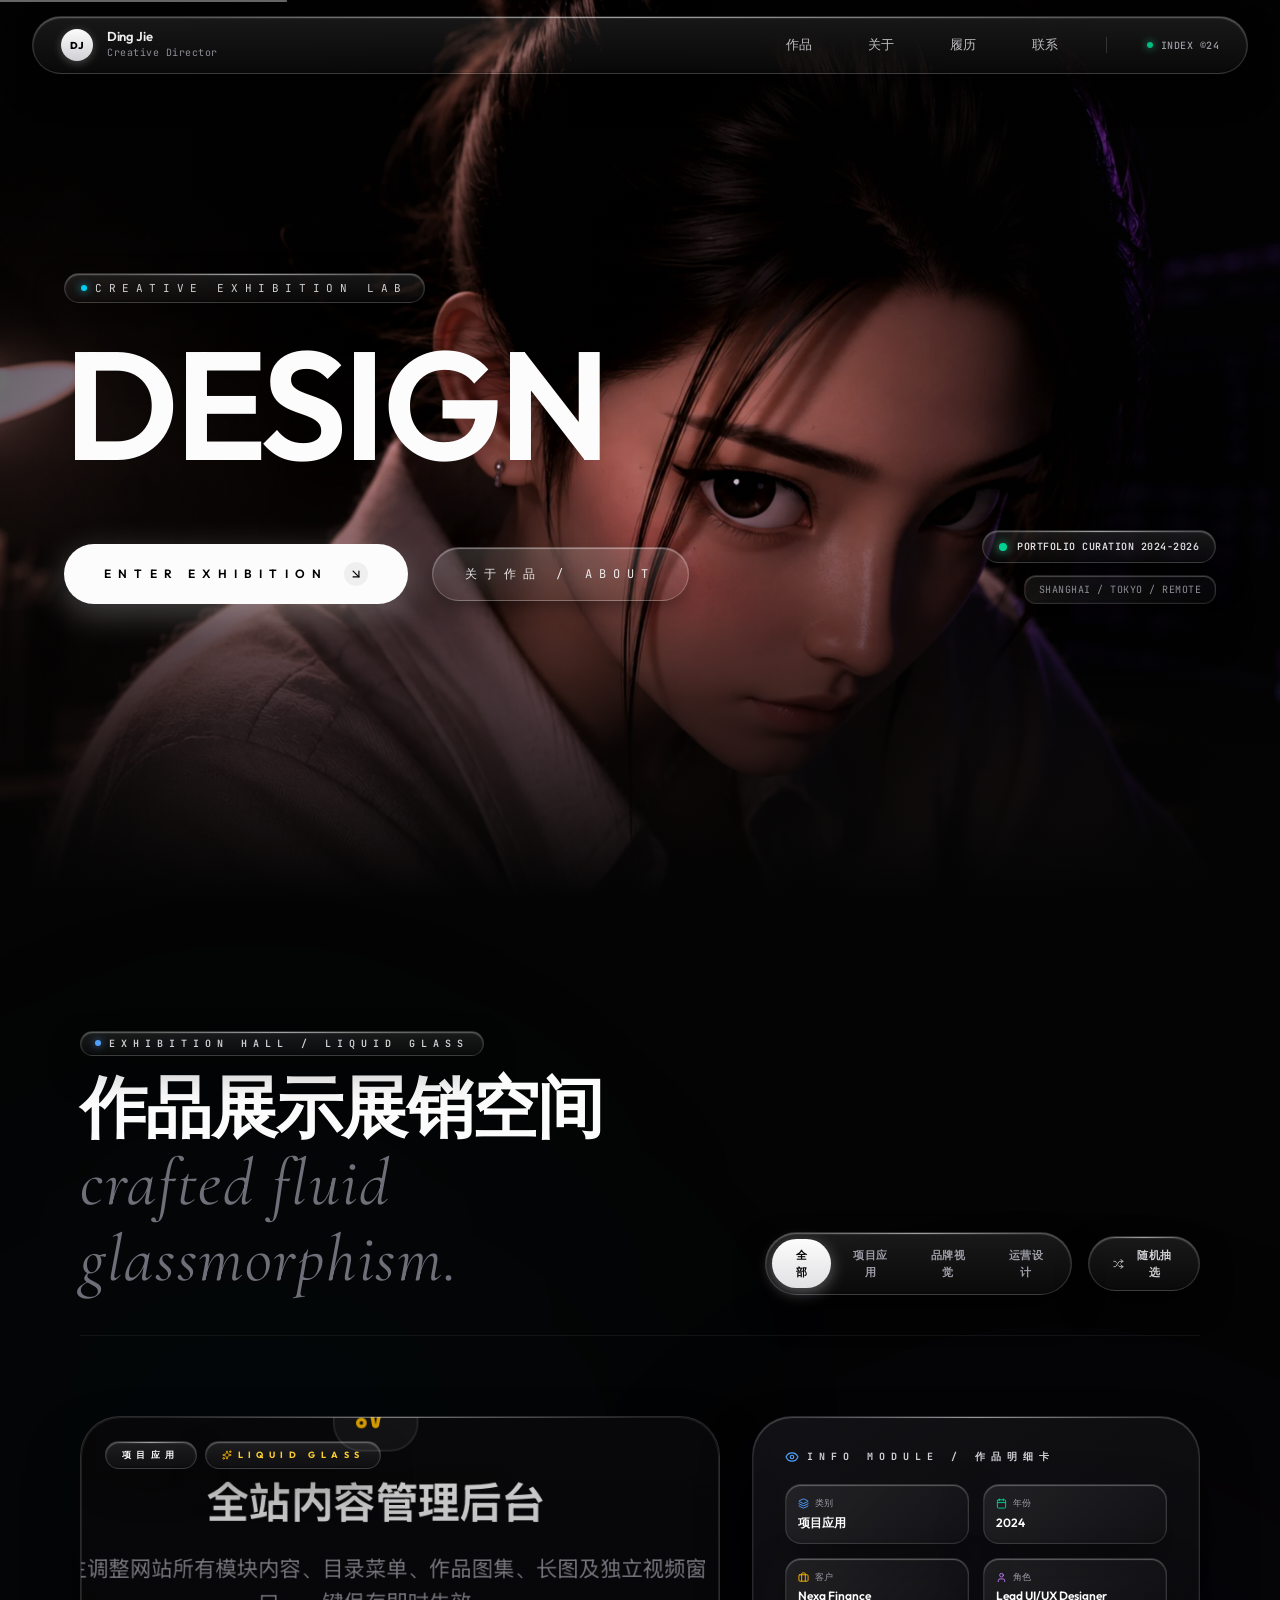
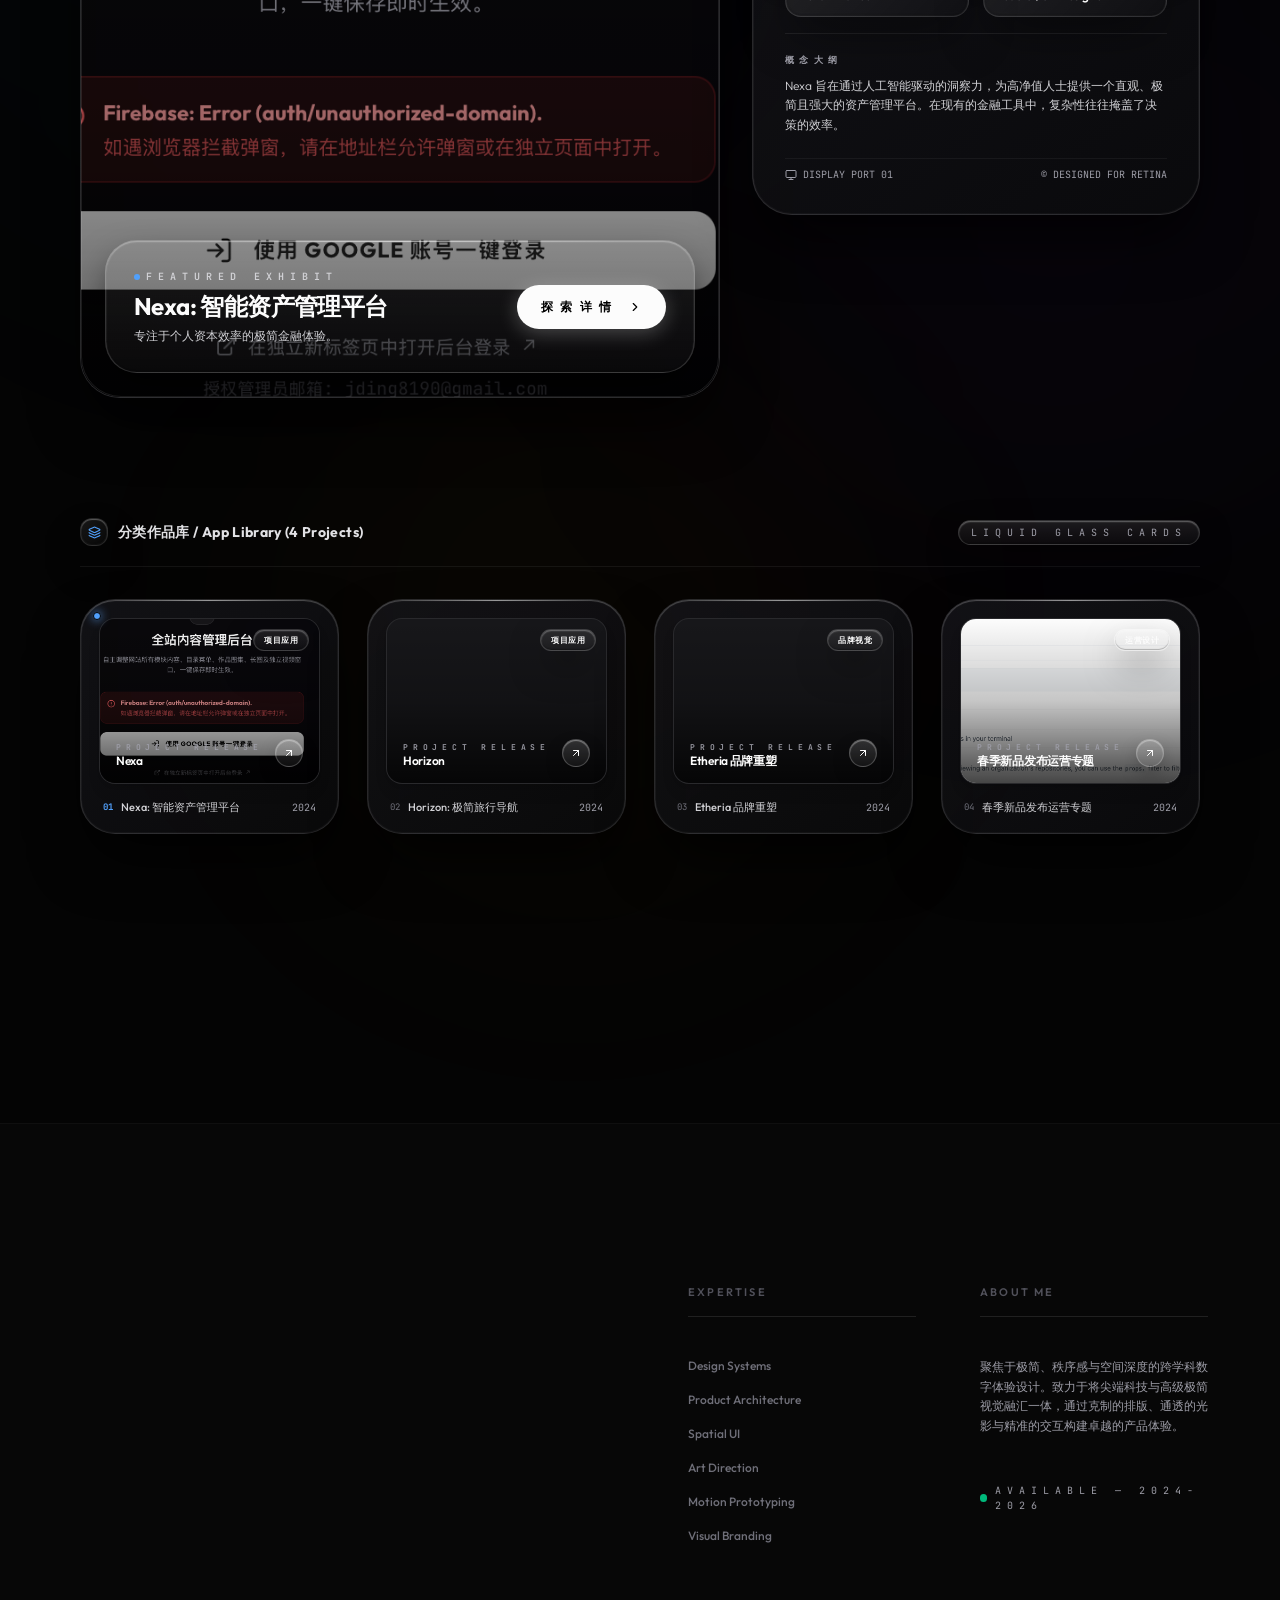
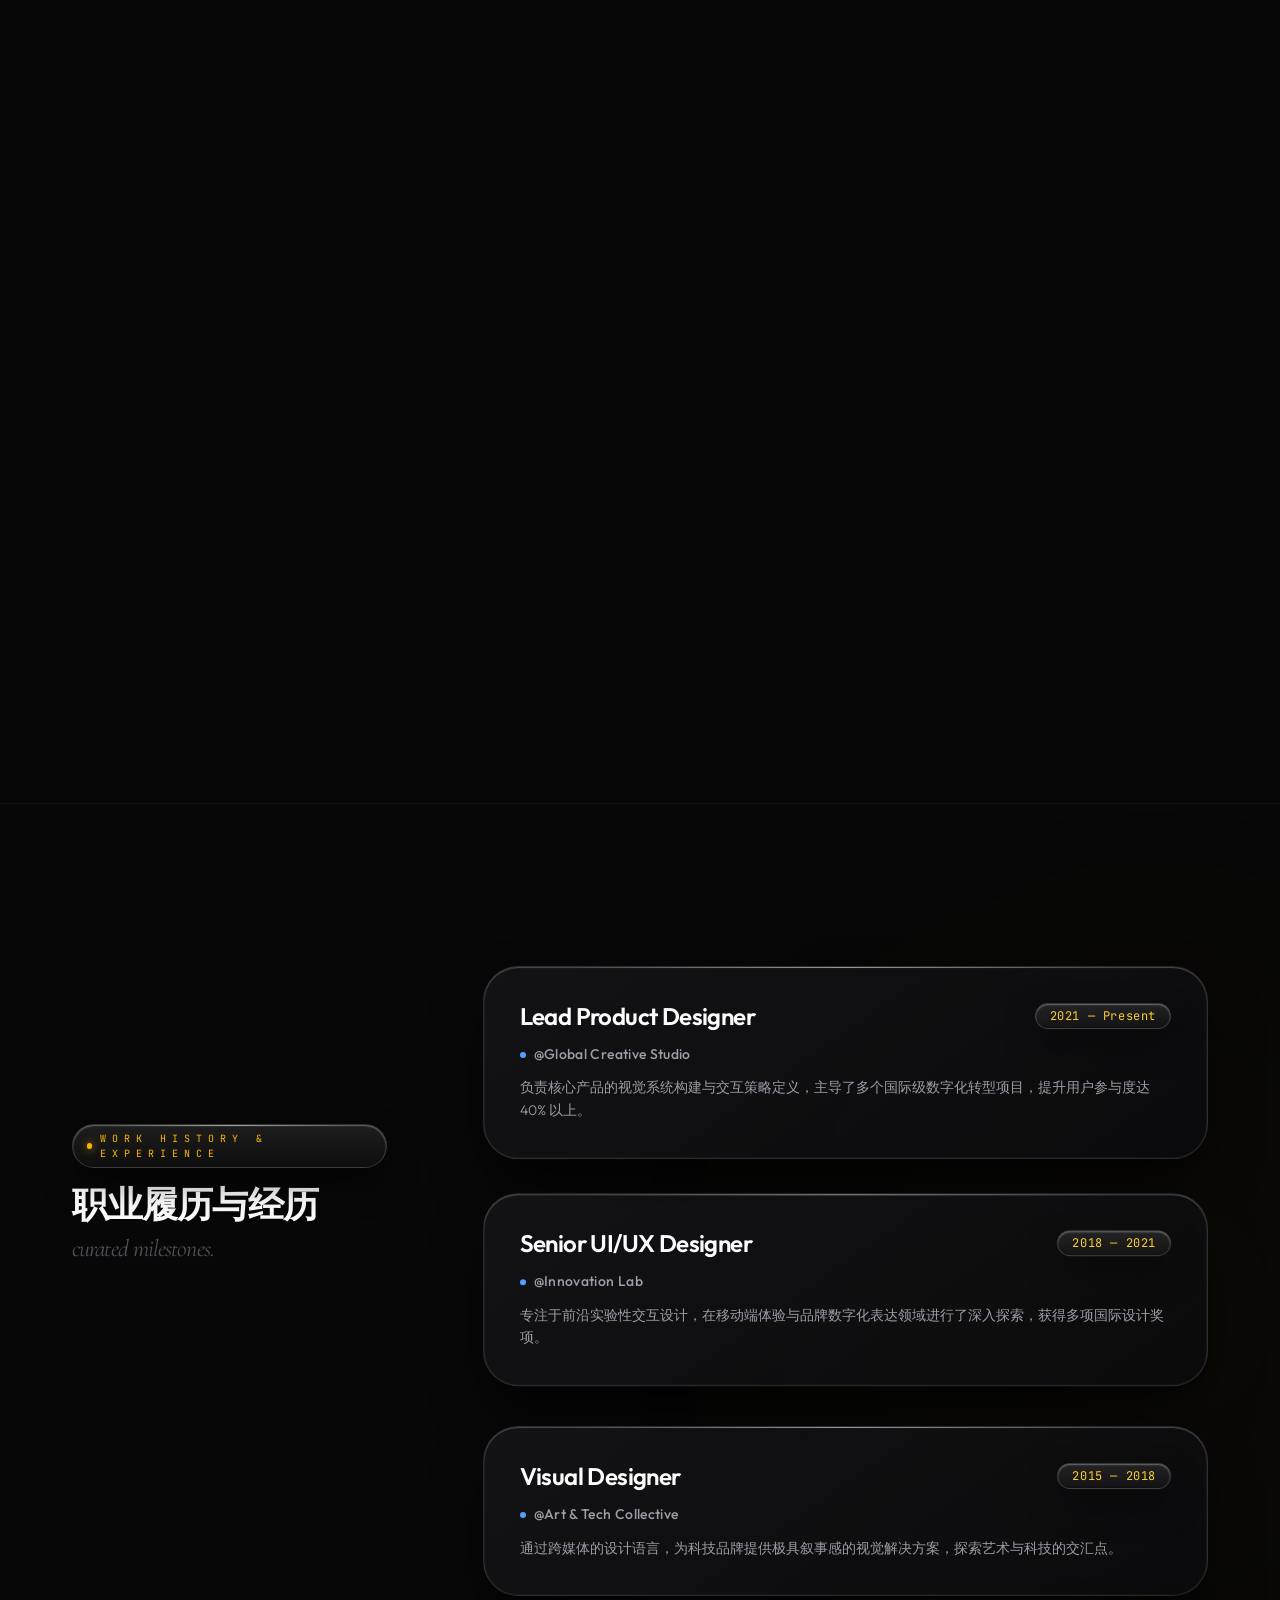
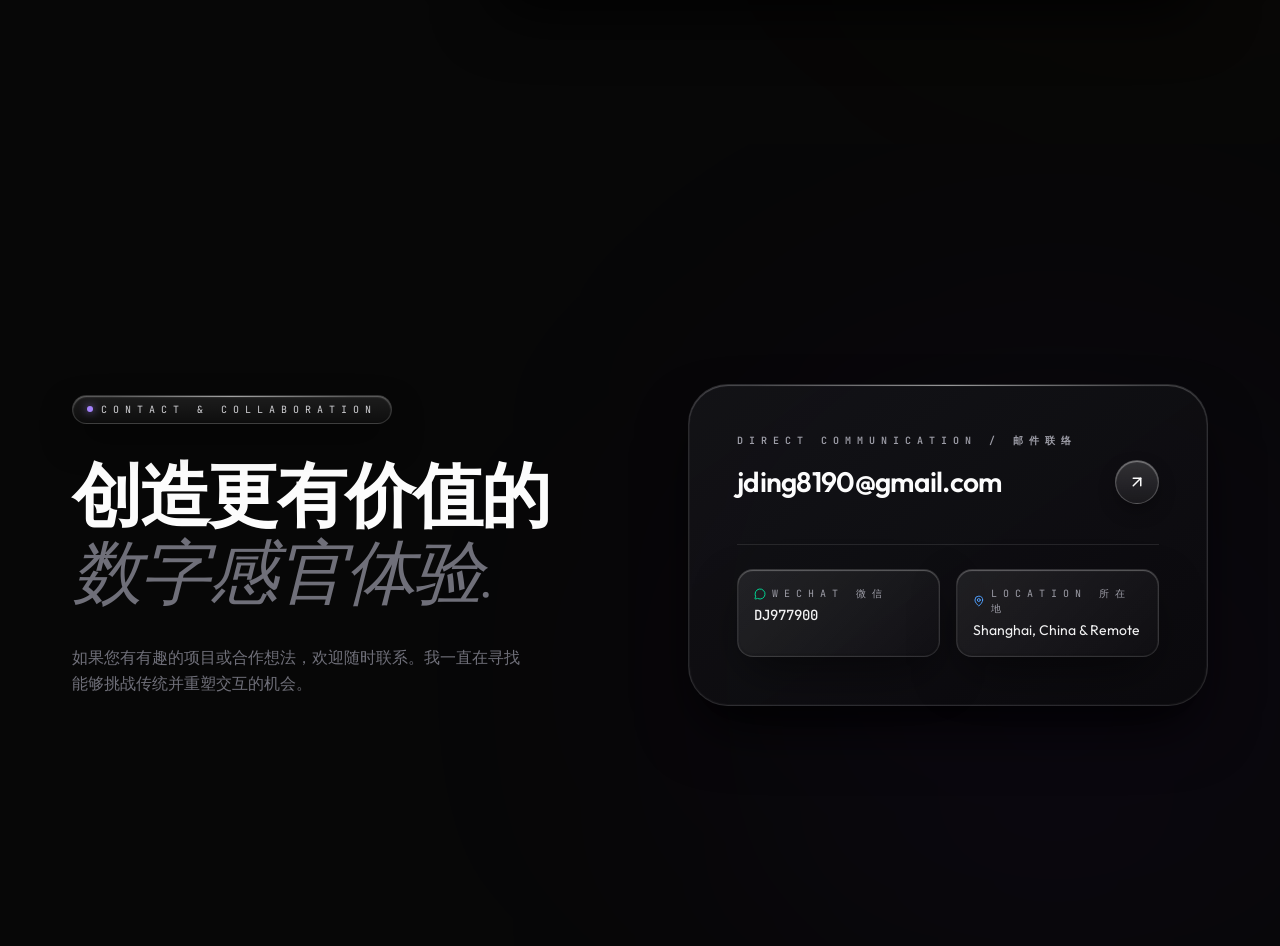
==== commit fb3faaaa: "deploy: 崩溃自恢复：错误详情展示、内容结构校验、清缓存" ====
--- a/index.html
+++ b/index.html
@@ -8,11 +8,11 @@
     <meta property="og:title" content="DING · UI/UX 设计师作品集" />
     <meta property="og:description" content="专注于构建优雅、高效且极具商业价值的数字产品体验与视觉系统。" />
     <link rel="preload" as="image" href="./hero_bg.webp" type="image/webp" fetchpriority="high" />
-    <script type="module" crossorigin src="./assets/index-D-yvkudQ.js"></script>
+    <script type="module" crossorigin src="./assets/index-C05E_bFH.js"></script>
     <link rel="modulepreload" crossorigin href="./assets/vendor-react-DU8pLCKy.js">
     <link rel="modulepreload" crossorigin href="./assets/vendor-motion-BAKMoDNc.js">
     <link rel="modulepreload" crossorigin href="./assets/vendor-icons-DRoc1sxT.js">
-    <link rel="stylesheet" crossorigin href="./assets/index-BrS3o2vH.css">
+    <link rel="stylesheet" crossorigin href="./assets/index-BAiKhqzs.css">
   </head>
   <body>
     <div id="root"></div>
--- a/assets/index-BAiKhqzs.css
+++ b/assets/index-BAiKhqzs.css
@@ -0,0 +1 @@
+@import"https://fonts.googleapis.com/css2?family=Outfit:wght@300;400;500;700&family=Cormorant+Garamond:ital,wght@0,300;0,400;0,500;1,400&family=JetBrains+Mono:wght@400;500&display=swap";/*! tailwindcss v4.2.4 | MIT License | https://tailwindcss.com */@layer properties{@supports (((-webkit-hyphens:none)) and (not (margin-trim:inline))) or ((-moz-orient:inline) and (not (color:rgb(from red r g b)))){*,:before,:after,::backdrop{--tw-translate-x:0;--tw-translate-y:0;--tw-translate-z:0;--tw-space-y-reverse:0;--tw-border-style:solid;--tw-gradient-position:initial;--tw-gradient-from:#0000;--tw-gradient-via:#0000;--tw-gradient-to:#0000;--tw-gradient-stops:initial;--tw-gradient-via-stops:initial;--tw-gradient-from-position:0%;--tw-gradient-via-position:50%;--tw-gradient-to-position:100%;--tw-leading:initial;--tw-font-weight:initial;--tw-tracking:initial;--tw-ordinal:initial;--tw-slashed-zero:initial;--tw-numeric-figure:initial;--tw-numeric-spacing:initial;--tw-numeric-fraction:initial;--tw-shadow:0 0 #0000;--tw-shadow-color:initial;--tw-shadow-alpha:100%;--tw-inset-shadow:0 0 #0000;--tw-inset-shadow-color:initial;--tw-inset-shadow-alpha:100%;--tw-ring-color:initial;--tw-ring-shadow:0 0 #0000;--tw-inset-ring-color:initial;--tw-inset-ring-shadow:0 0 #0000;--tw-ring-inset:initial;--tw-ring-offset-width:0px;--tw-ring-offset-color:#fff;--tw-ring-offset-shadow:0 0 #0000;--tw-blur:initial;--tw-brightness:initial;--tw-contrast:initial;--tw-grayscale:initial;--tw-hue-rotate:initial;--tw-invert:initial;--tw-opacity:initial;--tw-saturate:initial;--tw-sepia:initial;--tw-drop-shadow:initial;--tw-drop-shadow-color:initial;--tw-drop-shadow-alpha:100%;--tw-drop-shadow-size:initial;--tw-backdrop-blur:initial;--tw-backdrop-brightness:initial;--tw-backdrop-contrast:initial;--tw-backdrop-grayscale:initial;--tw-backdrop-hue-rotate:initial;--tw-backdrop-invert:initial;--tw-backdrop-opacity:initial;--tw-backdrop-saturate:initial;--tw-backdrop-sepia:initial;--tw-duration:initial;--tw-ease:initial;--tw-scale-x:1;--tw-scale-y:1;--tw-scale-z:1}}}@layer theme{:root,:host{--font-sans:"Outfit", "Inter", "PingFang SC", "Microsoft YaHei", ui-sans-serif, system-ui, sans-serif;--font-serif:"Cormorant Garamond", serif;--font-mono:"JetBrains Mono", ui-monospace, SFMono-Regular, monospace;--color-red-300:oklch(80.8% .114 19.571);--color-red-400:oklch(70.4% .191 22.216);--color-red-500:oklch(63.7% .237 25.331);--color-red-600:oklch(57.7% .245 27.325);--color-amber-200:oklch(92.4% .12 95.746);--color-amber-300:oklch(87.9% .169 91.605);--color-amber-400:oklch(82.8% .189 84.429);--color-amber-500:oklch(76.9% .188 70.08);--color-green-500:oklch(72.3% .219 149.579);--color-emerald-200:oklch(90.5% .093 164.15);--color-emerald-400:oklch(76.5% .177 163.223);--color-emerald-500:oklch(69.6% .17 162.48);--color-cyan-400:oklch(78.9% .154 211.53);--color-sky-500:oklch(68.5% .169 237.323);--color-blue-400:oklch(70.7% .165 254.624);--color-violet-400:oklch(70.2% .183 293.541);--color-violet-600:oklch(54.1% .281 293.009);--color-purple-400:oklch(71.4% .203 305.504);--color-zinc-100:oklch(96.7% .001 286.375);--color-zinc-200:oklch(92% .004 286.32);--color-zinc-300:oklch(87.1% .006 286.286);--color-zinc-400:oklch(70.5% .015 286.067);--color-zinc-500:oklch(55.2% .016 285.938);--color-zinc-600:oklch(44.2% .017 285.786);--color-zinc-700:oklch(37% .013 285.805);--color-zinc-800:oklch(27.4% .006 286.033);--color-zinc-900:oklch(21% .006 285.885);--color-zinc-950:oklch(14.1% .005 285.823);--color-neutral-100:oklch(97% 0 0);--color-black:#000;--color-white:#fff;--spacing:.25rem;--container-xs:20rem;--container-sm:24rem;--container-md:28rem;--container-lg:32rem;--container-xl:36rem;--container-2xl:42rem;--container-3xl:48rem;--container-4xl:56rem;--container-5xl:64rem;--container-6xl:72rem;--container-7xl:80rem;--text-xs:.75rem;--text-xs--line-height:calc(1 / .75);--text-sm:.875rem;--text-sm--line-height:calc(1.25 / .875);--text-base:1rem;--text-base--line-height: 1.5 ;--text-lg:1.125rem;--text-lg--line-height:calc(1.75 / 1.125);--text-xl:1.25rem;--text-xl--line-height:calc(1.75 / 1.25);--text-2xl:1.5rem;--text-2xl--line-height:calc(2 / 1.5);--text-3xl:1.875rem;--text-3xl--line-height: 1.2 ;--text-4xl:2.25rem;--text-4xl--line-height:calc(2.5 / 2.25);--text-6xl:3.75rem;--text-6xl--line-height:1;--font-weight-light:300;--font-weight-normal:400;--font-weight-medium:500;--font-weight-semibold:600;--font-weight-bold:700;--font-weight-extrabold:800;--font-weight-black:900;--tracking-tighter:-.06em;--tracking-tight:-.025em;--tracking-normal:0em;--tracking-wide:.025em;--tracking-wider:.05em;--tracking-widest:.6em;--leading-tight:1.25;--leading-snug:1.375;--leading-relaxed:1.625;--radius-md:.375rem;--radius-lg:.5rem;--radius-xl:.75rem;--radius-2xl:1rem;--radius-3xl:1.5rem;--ease-out:cubic-bezier(0, 0, .2, 1);--animate-spin:spin 1s linear infinite;--animate-pulse:pulse 2s cubic-bezier(.4, 0, .6, 1) infinite;--blur-md:12px;--blur-xl:24px;--aspect-video:16 / 9;--default-transition-duration:.15s;--default-transition-timing-function:cubic-bezier(.4, 0, .2, 1);--default-font-family:var(--font-sans);--default-mono-font-family:var(--font-mono)}}@layer base{*,:after,:before,::backdrop{box-sizing:border-box;border:0 solid;margin:0;padding:0}::file-selector-button{box-sizing:border-box;border:0 solid;margin:0;padding:0}html,:host{-webkit-text-size-adjust:100%;-moz-tab-size:4;tab-size:4;line-height:1.5;font-family:var(--default-font-family,ui-sans-serif, system-ui, sans-serif, "Apple Color Emoji", "Segoe UI Emoji", "Segoe UI Symbol", "Noto Color Emoji");font-feature-settings:var(--default-font-feature-settings,normal);font-variation-settings:var(--default-font-variation-settings,normal);-webkit-tap-highlight-color:transparent}hr{height:0;color:inherit;border-top-width:1px}abbr:where([title]){-webkit-text-decoration:underline dotted;text-decoration:underline dotted}h1,h2,h3,h4,h5,h6{font-size:inherit;font-weight:inherit}a{color:inherit;-webkit-text-decoration:inherit;text-decoration:inherit}b,strong{font-weight:bolder}code,kbd,samp,pre{font-family:var(--default-mono-font-family,ui-monospace, SFMono-Regular, Menlo, Monaco, Consolas, "Liberation Mono", "Courier New", monospace);font-feature-settings:var(--default-mono-font-feature-settings,normal);font-variation-settings:var(--default-mono-font-variation-settings,normal);font-size:1em}small{font-size:80%}sub,sup{vertical-align:baseline;font-size:75%;line-height:0;position:relative}sub{bottom:-.25em}sup{top:-.5em}table{text-indent:0;border-color:inherit;border-collapse:collapse}:-moz-focusring{outline:auto}progress{vertical-align:baseline}summary{display:list-item}ol,ul,menu{list-style:none}img,svg,video,canvas,audio,iframe,embed,object{vertical-align:middle;display:block}img,video{max-width:100%;height:auto}button,input,select,optgroup,textarea{font:inherit;font-feature-settings:inherit;font-variation-settings:inherit;letter-spacing:inherit;color:inherit;opacity:1;background-color:#0000;border-radius:0}::file-selector-button{font:inherit;font-feature-settings:inherit;font-variation-settings:inherit;letter-spacing:inherit;color:inherit;opacity:1;background-color:#0000;border-radius:0}:where(select:is([multiple],[size])) optgroup{font-weight:bolder}:where(select:is([multiple],[size])) optgroup option{padding-inline-start:20px}::file-selector-button{margin-inline-end:4px}::placeholder{opacity:1}@supports (not ((-webkit-appearance:-apple-pay-button))) or (contain-intrinsic-size:1px){::placeholder{color:currentColor}@supports (color:color-mix(in lab,red,red)){::placeholder{color:color-mix(in oklab,currentcolor 50%,transparent)}}}textarea{resize:vertical}::-webkit-search-decoration{-webkit-appearance:none}::-webkit-date-and-time-value{min-height:1lh;text-align:inherit}::-webkit-datetime-edit{display:inline-flex}::-webkit-datetime-edit-fields-wrapper{padding:0}::-webkit-datetime-edit{padding-block:0}::-webkit-datetime-edit-year-field{padding-block:0}::-webkit-datetime-edit-month-field{padding-block:0}::-webkit-datetime-edit-day-field{padding-block:0}::-webkit-datetime-edit-hour-field{padding-block:0}::-webkit-datetime-edit-minute-field{padding-block:0}::-webkit-datetime-edit-second-field{padding-block:0}::-webkit-datetime-edit-millisecond-field{padding-block:0}::-webkit-datetime-edit-meridiem-field{padding-block:0}::-webkit-calendar-picker-indicator{line-height:1}:-moz-ui-invalid{box-shadow:none}button,input:where([type=button],[type=reset],[type=submit]){-webkit-appearance:button;-moz-appearance:button;appearance:button}::file-selector-button{-webkit-appearance:button;-moz-appearance:button;appearance:button}::-webkit-inner-spin-button{height:auto}::-webkit-outer-spin-button{height:auto}[hidden]:where(:not([hidden=until-found])){display:none!important}html{scroll-behavior:smooth;-webkit-font-smoothing:antialiased;-moz-osx-font-smoothing:grayscale}body{font-family:var(--font-sans);color:var(--color-zinc-100);background-color:#080808}body ::selection{background-color:var(--color-white)}body::selection{background-color:var(--color-white)}body ::selection{color:var(--color-black)}body::selection{color:var(--color-black)}body{opacity:.99;overflow-x:hidden}}@layer components;@layer utilities{.pointer-events-auto{pointer-events:auto}.pointer-events-none{pointer-events:none}.invisible{visibility:hidden}.visible{visibility:visible}.absolute{position:absolute}.fixed{position:fixed}.relative{position:relative}.static{position:static}.sticky{position:sticky}.inset-0{inset:calc(var(--spacing) * 0)}.end{inset-inline-end:var(--spacing)}.top-0{top:calc(var(--spacing) * 0)}.top-1\.5{top:calc(var(--spacing) * 1.5)}.top-2\.5{top:calc(var(--spacing) * 2.5)}.top-3{top:calc(var(--spacing) * 3)}.top-6{top:calc(var(--spacing) * 6)}.top-40{top:calc(var(--spacing) * 40)}.top-\[-10\%\]{top:-10%}.top-\[10\%\]{top:10%}.top-\[20\%\]{top:20%}.top-\[30\%\]{top:30%}.right-0{right:calc(var(--spacing) * 0)}.right-1\.5{right:calc(var(--spacing) * 1.5)}.right-2\.5{right:calc(var(--spacing) * 2.5)}.right-3{right:calc(var(--spacing) * 3)}.right-6{right:calc(var(--spacing) * 6)}.right-\[-10\%\]{right:-10%}.right-\[-15\%\]{right:-15%}.right-\[-20\%\]{right:-20%}.bottom-0{bottom:calc(var(--spacing) * 0)}.bottom-3{bottom:calc(var(--spacing) * 3)}.bottom-6{bottom:calc(var(--spacing) * 6)}.bottom-\[-10\%\]{bottom:-10%}.bottom-\[10\%\]{bottom:10%}.left-0{left:calc(var(--spacing) * 0)}.left-3{left:calc(var(--spacing) * 3)}.left-6{left:calc(var(--spacing) * 6)}.left-\[-10\%\]{left:-10%}.left-\[-20\%\]{left:-20%}.left-\[20\%\]{left:20%}.z-0{z-index:0}.z-10{z-index:10}.z-20{z-index:20}.z-40{z-index:40}.z-50{z-index:50}.z-\[100\]{z-index:100}.container{width:100%}@media(min-width:40rem){.container{max-width:40rem}}@media(min-width:48rem){.container{max-width:48rem}}@media(min-width:64rem){.container{max-width:64rem}}@media(min-width:80rem){.container{max-width:80rem}}@media(min-width:96rem){.container{max-width:96rem}}.mx-1{margin-inline:calc(var(--spacing) * 1)}.mx-auto{margin-inline:auto}.my-auto{margin-block:auto}.mt-0\.5{margin-top:calc(var(--spacing) * .5)}.mt-1{margin-top:calc(var(--spacing) * 1)}.mt-2{margin-top:calc(var(--spacing) * 2)}.mt-3{margin-top:calc(var(--spacing) * 3)}.mt-4{margin-top:calc(var(--spacing) * 4)}.mt-28{margin-top:calc(var(--spacing) * 28)}.mt-40{margin-top:calc(var(--spacing) * 40)}.mb-1\.5{margin-bottom:calc(var(--spacing) * 1.5)}.mb-2{margin-bottom:calc(var(--spacing) * 2)}.mb-3{margin-bottom:calc(var(--spacing) * 3)}.mb-3\.5{margin-bottom:calc(var(--spacing) * 3.5)}.mb-4{margin-bottom:calc(var(--spacing) * 4)}.mb-6{margin-bottom:calc(var(--spacing) * 6)}.mb-8{margin-bottom:calc(var(--spacing) * 8)}.mb-10{margin-bottom:calc(var(--spacing) * 10)}.mb-12{margin-bottom:calc(var(--spacing) * 12)}.mb-20{margin-bottom:calc(var(--spacing) * 20)}.mb-24{margin-bottom:calc(var(--spacing) * 24)}.mb-28{margin-bottom:calc(var(--spacing) * 28)}.ml-1{margin-left:calc(var(--spacing) * 1)}.ml-4{margin-left:calc(var(--spacing) * 4)}.line-clamp-1{-webkit-line-clamp:1;-webkit-box-orient:vertical;display:-webkit-box;overflow:hidden}.line-clamp-2{-webkit-line-clamp:2;-webkit-box-orient:vertical;display:-webkit-box;overflow:hidden}.line-clamp-3{-webkit-line-clamp:3;-webkit-box-orient:vertical;display:-webkit-box;overflow:hidden}.block{display:block}.flex{display:flex}.grid{display:grid}.hidden{display:none}.inline-flex{display:inline-flex}.aspect-\[1\/2\]{aspect-ratio:1/2}.aspect-\[4\/3\]{aspect-ratio:4/3}.aspect-\[4\/5\]{aspect-ratio:4/5}.aspect-\[16\/9\]{aspect-ratio:16/9}.aspect-\[16\/10\]{aspect-ratio:16/10}.aspect-\[21\/9\]{aspect-ratio:21/9}.aspect-video{aspect-ratio:var(--aspect-video)}.h-1\.5{height:calc(var(--spacing) * 1.5)}.h-2{height:calc(var(--spacing) * 2)}.h-4{height:calc(var(--spacing) * 4)}.h-6{height:calc(var(--spacing) * 6)}.h-7{height:calc(var(--spacing) * 7)}.h-8{height:calc(var(--spacing) * 8)}.h-9{height:calc(var(--spacing) * 9)}.h-11{height:calc(var(--spacing) * 11)}.h-12{height:calc(var(--spacing) * 12)}.h-16{height:calc(var(--spacing) * 16)}.h-\[1px\]{height:1px}.h-\[2px\]{height:2px}.h-\[50vw\]{height:50vw}.h-\[55vw\]{height:55vw}.h-\[60vw\]{height:60vw}.h-\[80vw\]{height:80vw}.h-auto{height:auto}.h-full{height:100%}.max-h-8{max-height:calc(var(--spacing) * 8)}.max-h-\[90vh\]{max-height:90vh}.max-h-\[92vh\]{max-height:92vh}.min-h-\[80vh\]{min-height:80vh}.min-h-\[290px\]{min-height:290px}.min-h-screen{min-height:100vh}.w-1\.5{width:calc(var(--spacing) * 1.5)}.w-2{width:calc(var(--spacing) * 2)}.w-6{width:calc(var(--spacing) * 6)}.w-7{width:calc(var(--spacing) * 7)}.w-8{width:calc(var(--spacing) * 8)}.w-9{width:calc(var(--spacing) * 9)}.w-11{width:calc(var(--spacing) * 11)}.w-12{width:calc(var(--spacing) * 12)}.w-16{width:calc(var(--spacing) * 16)}.w-\[1px\]{width:1px}.w-\[50vw\]{width:50vw}.w-\[55vw\]{width:55vw}.w-\[60vw\]{width:60vw}.w-\[80vw\]{width:80vw}.w-full{width:100%}.w-px{width:1px}.max-w-2xl{max-width:var(--container-2xl)}.max-w-3xl{max-width:var(--container-3xl)}.max-w-4xl{max-width:var(--container-4xl)}.max-w-5xl{max-width:var(--container-5xl)}.max-w-6xl{max-width:var(--container-6xl)}.max-w-7xl{max-width:var(--container-7xl)}.max-w-\[150px\]{max-width:150px}.max-w-\[160px\]{max-width:160px}.max-w-\[1360px\]{max-width:1360px}.max-w-\[1440px\]{max-width:1440px}.max-w-lg{max-width:var(--container-lg)}.max-w-md{max-width:var(--container-md)}.max-w-sm{max-width:var(--container-sm)}.max-w-xl{max-width:var(--container-xl)}.max-w-xs{max-width:var(--container-xs)}.min-w-\[220px\]{min-width:220px}.flex-1{flex:1}.shrink-0{flex-shrink:0}.flex-grow{flex-grow:1}.origin-left{transform-origin:0}.-translate-x-full{--tw-translate-x:-100%;translate:var(--tw-translate-x) var(--tw-translate-y)}.-translate-y-\[200px\]{--tw-translate-y: -200px ;translate:var(--tw-translate-x) var(--tw-translate-y)}.scale-\[1\.01\]{scale:1.01}.scale-\[1\.02\]{scale:1.02}.animate-pulse{animation:var(--animate-pulse)}.animate-spin{animation:var(--animate-spin)}.cursor-default{cursor:default}.cursor-pointer{cursor:pointer}.resize-none{resize:none}.grid-cols-1{grid-template-columns:repeat(1,minmax(0,1fr))}.grid-cols-2{grid-template-columns:repeat(2,minmax(0,1fr))}.flex-col{flex-direction:column}.flex-wrap{flex-wrap:wrap}.items-baseline{align-items:baseline}.items-center{align-items:center}.items-end{align-items:flex-end}.items-start{align-items:flex-start}.justify-between{justify-content:space-between}.justify-center{justify-content:center}.justify-end{justify-content:flex-end}.gap-1{gap:calc(var(--spacing) * 1)}.gap-1\.5{gap:calc(var(--spacing) * 1.5)}.gap-2{gap:calc(var(--spacing) * 2)}.gap-2\.5{gap:calc(var(--spacing) * 2.5)}.gap-3{gap:calc(var(--spacing) * 3)}.gap-3\.5{gap:calc(var(--spacing) * 3.5)}.gap-4{gap:calc(var(--spacing) * 4)}.gap-6{gap:calc(var(--spacing) * 6)}.gap-7{gap:calc(var(--spacing) * 7)}.gap-8{gap:calc(var(--spacing) * 8)}.gap-12{gap:calc(var(--spacing) * 12)}.gap-16{gap:calc(var(--spacing) * 16)}.gap-24{gap:calc(var(--spacing) * 24)}:where(.space-y-0\.5>:not(:last-child)){--tw-space-y-reverse:0;margin-block-start:calc(calc(var(--spacing) * .5) * var(--tw-space-y-reverse));margin-block-end:calc(calc(var(--spacing) * .5) * calc(1 - var(--tw-space-y-reverse)))}:where(.space-y-1>:not(:last-child)){--tw-space-y-reverse:0;margin-block-start:calc(calc(var(--spacing) * 1) * var(--tw-space-y-reverse));margin-block-end:calc(calc(var(--spacing) * 1) * calc(1 - var(--tw-space-y-reverse)))}:where(.space-y-1\.5>:not(:last-child)){--tw-space-y-reverse:0;margin-block-start:calc(calc(var(--spacing) * 1.5) * var(--tw-space-y-reverse));margin-block-end:calc(calc(var(--spacing) * 1.5) * calc(1 - var(--tw-space-y-reverse)))}:where(.space-y-2>:not(:last-child)){--tw-space-y-reverse:0;margin-block-start:calc(calc(var(--spacing) * 2) * var(--tw-space-y-reverse));margin-block-end:calc(calc(var(--spacing) * 2) * calc(1 - var(--tw-space-y-reverse)))}:where(.space-y-3>:not(:last-child)){--tw-space-y-reverse:0;margin-block-start:calc(calc(var(--spacing) * 3) * var(--tw-space-y-reverse));margin-block-end:calc(calc(var(--spacing) * 3) * calc(1 - var(--tw-space-y-reverse)))}:where(.space-y-4>:not(:last-child)){--tw-space-y-reverse:0;margin-block-start:calc(calc(var(--spacing) * 4) * var(--tw-space-y-reverse));margin-block-end:calc(calc(var(--spacing) * 4) * calc(1 - var(--tw-space-y-reverse)))}:where(.space-y-5>:not(:last-child)){--tw-space-y-reverse:0;margin-block-start:calc(calc(var(--spacing) * 5) * var(--tw-space-y-reverse));margin-block-end:calc(calc(var(--spacing) * 5) * calc(1 - var(--tw-space-y-reverse)))}:where(.space-y-6>:not(:last-child)){--tw-space-y-reverse:0;margin-block-start:calc(calc(var(--spacing) * 6) * var(--tw-space-y-reverse));margin-block-end:calc(calc(var(--spacing) * 6) * calc(1 - var(--tw-space-y-reverse)))}:where(.space-y-8>:not(:last-child)){--tw-space-y-reverse:0;margin-block-start:calc(calc(var(--spacing) * 8) * var(--tw-space-y-reverse));margin-block-end:calc(calc(var(--spacing) * 8) * calc(1 - var(--tw-space-y-reverse)))}:where(.space-y-10>:not(:last-child)){--tw-space-y-reverse:0;margin-block-start:calc(calc(var(--spacing) * 10) * var(--tw-space-y-reverse));margin-block-end:calc(calc(var(--spacing) * 10) * calc(1 - var(--tw-space-y-reverse)))}:where(.space-y-12>:not(:last-child)){--tw-space-y-reverse:0;margin-block-start:calc(calc(var(--spacing) * 12) * var(--tw-space-y-reverse));margin-block-end:calc(calc(var(--spacing) * 12) * calc(1 - var(--tw-space-y-reverse)))}:where(.space-y-24>:not(:last-child)){--tw-space-y-reverse:0;margin-block-start:calc(calc(var(--spacing) * 24) * var(--tw-space-y-reverse));margin-block-end:calc(calc(var(--spacing) * 24) * calc(1 - var(--tw-space-y-reverse)))}:where(.space-y-32>:not(:last-child)){--tw-space-y-reverse:0;margin-block-start:calc(calc(var(--spacing) * 32) * var(--tw-space-y-reverse));margin-block-end:calc(calc(var(--spacing) * 32) * calc(1 - var(--tw-space-y-reverse)))}:where(.space-y-36>:not(:last-child)){--tw-space-y-reverse:0;margin-block-start:calc(calc(var(--spacing) * 36) * var(--tw-space-y-reverse));margin-block-end:calc(calc(var(--spacing) * 36) * calc(1 - var(--tw-space-y-reverse)))}.self-start{align-self:flex-start}.self-stretch{align-self:stretch}.truncate{text-overflow:ellipsis;white-space:nowrap;overflow:hidden}.overflow-hidden{overflow:hidden}.overflow-y-auto{overflow-y:auto}.rounded{border-radius:.25rem}.rounded-2xl{border-radius:var(--radius-2xl)}.rounded-3xl{border-radius:var(--radius-3xl)}.rounded-\[2\.2rem\]{border-radius:2.2rem}.rounded-\[2\.5rem\]{border-radius:2.5rem}.rounded-\[2rem\]{border-radius:2rem}.rounded-full{border-radius:3.40282e38px}.rounded-lg{border-radius:var(--radius-lg)}.rounded-md{border-radius:var(--radius-md)}.rounded-xl{border-radius:var(--radius-xl)}.border{border-style:var(--tw-border-style);border-width:1px}.border-0{border-style:var(--tw-border-style);border-width:0}.border-2{border-style:var(--tw-border-style);border-width:2px}.border-t{border-top-style:var(--tw-border-style);border-top-width:1px}.border-b{border-bottom-style:var(--tw-border-style);border-bottom-width:1px}.border-dashed{--tw-border-style:dashed;border-style:dashed}.border-\[\#050505\]{border-color:#050505}.border-amber-400{border-color:var(--color-amber-400)}.border-amber-400\/20{border-color:#fcbb0033}@supports (color:color-mix(in lab,red,red)){.border-amber-400\/20{border-color:color-mix(in oklab,var(--color-amber-400) 20%,transparent)}}.border-amber-400\/30{border-color:#fcbb004d}@supports (color:color-mix(in lab,red,red)){.border-amber-400\/30{border-color:color-mix(in oklab,var(--color-amber-400) 30%,transparent)}}.border-amber-500\/20{border-color:#f99c0033}@supports (color:color-mix(in lab,red,red)){.border-amber-500\/20{border-color:color-mix(in oklab,var(--color-amber-500) 20%,transparent)}}.border-blue-400\/30{border-color:#54a2ff4d}@supports (color:color-mix(in lab,red,red)){.border-blue-400\/30{border-color:color-mix(in oklab,var(--color-blue-400) 30%,transparent)}}.border-emerald-400\/25{border-color:#00d29440}@supports (color:color-mix(in lab,red,red)){.border-emerald-400\/25{border-color:color-mix(in oklab,var(--color-emerald-400) 25%,transparent)}}.border-red-500\/20{border-color:#fb2c3633}@supports (color:color-mix(in lab,red,red)){.border-red-500\/20{border-color:color-mix(in oklab,var(--color-red-500) 20%,transparent)}}.border-white\/5{border-color:#ffffff0d}@supports (color:color-mix(in lab,red,red)){.border-white\/5{border-color:color-mix(in oklab,var(--color-white) 5%,transparent)}}.border-white\/10{border-color:#ffffff1a}@supports (color:color-mix(in lab,red,red)){.border-white\/10{border-color:color-mix(in oklab,var(--color-white) 10%,transparent)}}.border-white\/15{border-color:#ffffff26}@supports (color:color-mix(in lab,red,red)){.border-white\/15{border-color:color-mix(in oklab,var(--color-white) 15%,transparent)}}.border-white\/20{border-color:#fff3}@supports (color:color-mix(in lab,red,red)){.border-white\/20{border-color:color-mix(in oklab,var(--color-white) 20%,transparent)}}.border-white\/25{border-color:#ffffff40}@supports (color:color-mix(in lab,red,red)){.border-white\/25{border-color:color-mix(in oklab,var(--color-white) 25%,transparent)}}.border-white\/35{border-color:#ffffff59}@supports (color:color-mix(in lab,red,red)){.border-white\/35{border-color:color-mix(in oklab,var(--color-white) 35%,transparent)}}.border-white\/\[0\.03\]{border-color:#ffffff08}@supports (color:color-mix(in lab,red,red)){.border-white\/\[0\.03\]{border-color:color-mix(in oklab,var(--color-white) 3%,transparent)}}.border-white\/\[0\.04\]{border-color:#ffffff0a}@supports (color:color-mix(in lab,red,red)){.border-white\/\[0\.04\]{border-color:color-mix(in oklab,var(--color-white) 4%,transparent)}}.border-white\/\[0\.05\]{border-color:#ffffff0d}@supports (color:color-mix(in lab,red,red)){.border-white\/\[0\.05\]{border-color:color-mix(in oklab,var(--color-white) 5%,transparent)}}.border-white\/\[0\.06\]{border-color:#ffffff0f}@supports (color:color-mix(in lab,red,red)){.border-white\/\[0\.06\]{border-color:color-mix(in oklab,var(--color-white) 6%,transparent)}}.border-white\/\[0\.08\]{border-color:#ffffff14}@supports (color:color-mix(in lab,red,red)){.border-white\/\[0\.08\]{border-color:color-mix(in oklab,var(--color-white) 8%,transparent)}}.border-zinc-800{border-color:var(--color-zinc-800)}.border-t-transparent{border-top-color:#0000}.bg-\[\#0A0A0A\]{background-color:#0a0a0a}.bg-\[\#0D0D0D\]{background-color:#0d0d0d}.bg-\[\#050505\]{background-color:#050505}.bg-\[\#060606\]{background-color:#060606}.bg-\[\#060606\]\/95{background-color:#060606f2}.bg-\[\#080808\]{background-color:#080808}.bg-amber-400{background-color:var(--color-amber-400)}.bg-amber-400\/20{background-color:#fcbb0033}@supports (color:color-mix(in lab,red,red)){.bg-amber-400\/20{background-color:color-mix(in oklab,var(--color-amber-400) 20%,transparent)}}.bg-amber-500{background-color:var(--color-amber-500)}.bg-amber-500\/10{background-color:#f99c001a}@supports (color:color-mix(in lab,red,red)){.bg-amber-500\/10{background-color:color-mix(in oklab,var(--color-amber-500) 10%,transparent)}}.bg-amber-500\/15{background-color:#f99c0026}@supports (color:color-mix(in lab,red,red)){.bg-amber-500\/15{background-color:color-mix(in oklab,var(--color-amber-500) 15%,transparent)}}.bg-amber-500\/80{background-color:#f99c00cc}@supports (color:color-mix(in lab,red,red)){.bg-amber-500\/80{background-color:color-mix(in oklab,var(--color-amber-500) 80%,transparent)}}.bg-amber-500\/\[0\.02\]{background-color:#f99c0005}@supports (color:color-mix(in lab,red,red)){.bg-amber-500\/\[0\.02\]{background-color:color-mix(in oklab,var(--color-amber-500) 2%,transparent)}}.bg-amber-500\/\[0\.04\]{background-color:#f99c000a}@supports (color:color-mix(in lab,red,red)){.bg-amber-500\/\[0\.04\]{background-color:color-mix(in oklab,var(--color-amber-500) 4%,transparent)}}.bg-black{background-color:var(--color-black)}.bg-black\/5{background-color:#0000000d}@supports (color:color-mix(in lab,red,red)){.bg-black\/5{background-color:color-mix(in oklab,var(--color-black) 5%,transparent)}}.bg-black\/35{background-color:#00000059}@supports (color:color-mix(in lab,red,red)){.bg-black\/35{background-color:color-mix(in oklab,var(--color-black) 35%,transparent)}}.bg-black\/60{background-color:#0009}@supports (color:color-mix(in lab,red,red)){.bg-black\/60{background-color:color-mix(in oklab,var(--color-black) 60%,transparent)}}.bg-black\/70{background-color:#000000b3}@supports (color:color-mix(in lab,red,red)){.bg-black\/70{background-color:color-mix(in oklab,var(--color-black) 70%,transparent)}}.bg-black\/75{background-color:#000000bf}@supports (color:color-mix(in lab,red,red)){.bg-black\/75{background-color:color-mix(in oklab,var(--color-black) 75%,transparent)}}.bg-black\/80{background-color:#000c}@supports (color:color-mix(in lab,red,red)){.bg-black\/80{background-color:color-mix(in oklab,var(--color-black) 80%,transparent)}}.bg-black\/85{background-color:#000000d9}@supports (color:color-mix(in lab,red,red)){.bg-black\/85{background-color:color-mix(in oklab,var(--color-black) 85%,transparent)}}.bg-blue-400{background-color:var(--color-blue-400)}.bg-cyan-400{background-color:var(--color-cyan-400)}.bg-emerald-400{background-color:var(--color-emerald-400)}.bg-emerald-400\/90{background-color:#00d294e6}@supports (color:color-mix(in lab,red,red)){.bg-emerald-400\/90{background-color:color-mix(in oklab,var(--color-emerald-400) 90%,transparent)}}.bg-emerald-500{background-color:var(--color-emerald-500)}.bg-emerald-500\/5{background-color:#00bb7f0d}@supports (color:color-mix(in lab,red,red)){.bg-emerald-500\/5{background-color:color-mix(in oklab,var(--color-emerald-500) 5%,transparent)}}.bg-green-500{background-color:var(--color-green-500)}.bg-red-500{background-color:var(--color-red-500)}.bg-red-500\/10{background-color:#fb2c361a}@supports (color:color-mix(in lab,red,red)){.bg-red-500\/10{background-color:color-mix(in oklab,var(--color-red-500) 10%,transparent)}}.bg-red-500\/80{background-color:#fb2c36cc}@supports (color:color-mix(in lab,red,red)){.bg-red-500\/80{background-color:color-mix(in oklab,var(--color-red-500) 80%,transparent)}}.bg-red-600{background-color:var(--color-red-600)}.bg-sky-500\/\[0\.02\]{background-color:#00a5ef05}@supports (color:color-mix(in lab,red,red)){.bg-sky-500\/\[0\.02\]{background-color:color-mix(in oklab,var(--color-sky-500) 2%,transparent)}}.bg-violet-400{background-color:var(--color-violet-400)}.bg-violet-600\/\[0\.03\]{background-color:#7f22fe08}@supports (color:color-mix(in lab,red,red)){.bg-violet-600\/\[0\.03\]{background-color:color-mix(in oklab,var(--color-violet-600) 3%,transparent)}}.bg-violet-600\/\[0\.04\]{background-color:#7f22fe0a}@supports (color:color-mix(in lab,red,red)){.bg-violet-600\/\[0\.04\]{background-color:color-mix(in oklab,var(--color-violet-600) 4%,transparent)}}.bg-violet-600\/\[0\.05\]{background-color:#7f22fe0d}@supports (color:color-mix(in lab,red,red)){.bg-violet-600\/\[0\.05\]{background-color:color-mix(in oklab,var(--color-violet-600) 5%,transparent)}}.bg-white{background-color:var(--color-white)}.bg-white\/5{background-color:#ffffff0d}@supports (color:color-mix(in lab,red,red)){.bg-white\/5{background-color:color-mix(in oklab,var(--color-white) 5%,transparent)}}.bg-white\/10{background-color:#ffffff1a}@supports (color:color-mix(in lab,red,red)){.bg-white\/10{background-color:color-mix(in oklab,var(--color-white) 10%,transparent)}}.bg-white\/15{background-color:#ffffff26}@supports (color:color-mix(in lab,red,red)){.bg-white\/15{background-color:color-mix(in oklab,var(--color-white) 15%,transparent)}}.bg-white\/40{background-color:#fff6}@supports (color:color-mix(in lab,red,red)){.bg-white\/40{background-color:color-mix(in oklab,var(--color-white) 40%,transparent)}}.bg-white\/80{background-color:#fffc}@supports (color:color-mix(in lab,red,red)){.bg-white\/80{background-color:color-mix(in oklab,var(--color-white) 80%,transparent)}}.bg-white\/\[0\.08\]{background-color:#ffffff14}@supports (color:color-mix(in lab,red,red)){.bg-white\/\[0\.08\]{background-color:color-mix(in oklab,var(--color-white) 8%,transparent)}}.bg-zinc-800{background-color:var(--color-zinc-800)}.bg-zinc-900{background-color:var(--color-zinc-900)}.bg-zinc-900\/60{background-color:#18181b99}@supports (color:color-mix(in lab,red,red)){.bg-zinc-900\/60{background-color:color-mix(in oklab,var(--color-zinc-900) 60%,transparent)}}.bg-zinc-950{background-color:var(--color-zinc-950)}.bg-zinc-950\/40{background-color:#09090b66}@supports (color:color-mix(in lab,red,red)){.bg-zinc-950\/40{background-color:color-mix(in oklab,var(--color-zinc-950) 40%,transparent)}}.bg-zinc-950\/60{background-color:#09090b99}@supports (color:color-mix(in lab,red,red)){.bg-zinc-950\/60{background-color:color-mix(in oklab,var(--color-zinc-950) 60%,transparent)}}.bg-zinc-950\/92{background-color:#09090beb}@supports (color:color-mix(in lab,red,red)){.bg-zinc-950\/92{background-color:color-mix(in oklab,var(--color-zinc-950) 92%,transparent)}}.bg-gradient-to-b{--tw-gradient-position:to bottom in oklab;background-image:linear-gradient(var(--tw-gradient-stops))}.bg-gradient-to-r{--tw-gradient-position:to right in oklab;background-image:linear-gradient(var(--tw-gradient-stops))}.bg-gradient-to-t{--tw-gradient-position:to top in oklab;background-image:linear-gradient(var(--tw-gradient-stops))}.bg-gradient-to-tr{--tw-gradient-position:to top right in oklab;background-image:linear-gradient(var(--tw-gradient-stops))}.from-\[\#050505\]{--tw-gradient-from:#050505;--tw-gradient-stops:var(--tw-gradient-via-stops,var(--tw-gradient-position), var(--tw-gradient-from) var(--tw-gradient-from-position), var(--tw-gradient-to) var(--tw-gradient-to-position))}.from-\[\#050505\]\/50{--tw-gradient-from:oklab(11.4918% 7.45058e-9 7.45058e-9/.5);--tw-gradient-stops:var(--tw-gradient-via-stops,var(--tw-gradient-position), var(--tw-gradient-from) var(--tw-gradient-from-position), var(--tw-gradient-to) var(--tw-gradient-to-position))}.from-black{--tw-gradient-from:var(--color-black);--tw-gradient-stops:var(--tw-gradient-via-stops,var(--tw-gradient-position), var(--tw-gradient-from) var(--tw-gradient-from-position), var(--tw-gradient-to) var(--tw-gradient-to-position))}.from-black\/85{--tw-gradient-from:#000000d9}@supports (color:color-mix(in lab,red,red)){.from-black\/85{--tw-gradient-from:color-mix(in oklab, var(--color-black) 85%, transparent)}}.from-black\/85{--tw-gradient-stops:var(--tw-gradient-via-stops,var(--tw-gradient-position), var(--tw-gradient-from) var(--tw-gradient-from-position), var(--tw-gradient-to) var(--tw-gradient-to-position))}.from-transparent{--tw-gradient-from:transparent;--tw-gradient-stops:var(--tw-gradient-via-stops,var(--tw-gradient-position), var(--tw-gradient-from) var(--tw-gradient-from-position), var(--tw-gradient-to) var(--tw-gradient-to-position))}.from-white{--tw-gradient-from:var(--color-white);--tw-gradient-stops:var(--tw-gradient-via-stops,var(--tw-gradient-position), var(--tw-gradient-from) var(--tw-gradient-from-position), var(--tw-gradient-to) var(--tw-gradient-to-position))}.via-black\/25{--tw-gradient-via:#00000040}@supports (color:color-mix(in lab,red,red)){.via-black\/25{--tw-gradient-via:color-mix(in oklab, var(--color-black) 25%, transparent)}}.via-black\/25{--tw-gradient-via-stops:var(--tw-gradient-position), var(--tw-gradient-from) var(--tw-gradient-from-position), var(--tw-gradient-via) var(--tw-gradient-via-position), var(--tw-gradient-to) var(--tw-gradient-to-position);--tw-gradient-stops:var(--tw-gradient-via-stops)}.via-black\/40{--tw-gradient-via:#0006}@supports (color:color-mix(in lab,red,red)){.via-black\/40{--tw-gradient-via:color-mix(in oklab, var(--color-black) 40%, transparent)}}.via-black\/40{--tw-gradient-via-stops:var(--tw-gradient-position), var(--tw-gradient-from) var(--tw-gradient-from-position), var(--tw-gradient-via) var(--tw-gradient-via-position), var(--tw-gradient-to) var(--tw-gradient-to-position);--tw-gradient-stops:var(--tw-gradient-via-stops)}.via-transparent{--tw-gradient-via:transparent;--tw-gradient-via-stops:var(--tw-gradient-position), var(--tw-gradient-from) var(--tw-gradient-from-position), var(--tw-gradient-via) var(--tw-gradient-via-position), var(--tw-gradient-to) var(--tw-gradient-to-position);--tw-gradient-stops:var(--tw-gradient-via-stops)}.via-white\/\[0\.06\]{--tw-gradient-via:#ffffff0f}@supports (color:color-mix(in lab,red,red)){.via-white\/\[0\.06\]{--tw-gradient-via:color-mix(in oklab, var(--color-white) 6%, transparent)}}.via-white\/\[0\.06\]{--tw-gradient-via-stops:var(--tw-gradient-position), var(--tw-gradient-from) var(--tw-gradient-from-position), var(--tw-gradient-via) var(--tw-gradient-via-position), var(--tw-gradient-to) var(--tw-gradient-to-position);--tw-gradient-stops:var(--tw-gradient-via-stops)}.to-\[\#050505\]\/40{--tw-gradient-to:oklab(11.4918% 7.45058e-9 7.45058e-9/.4);--tw-gradient-stops:var(--tw-gradient-via-stops,var(--tw-gradient-position), var(--tw-gradient-from) var(--tw-gradient-from-position), var(--tw-gradient-to) var(--tw-gradient-to-position))}.to-\[\#050505\]\/50{--tw-gradient-to:oklab(11.4918% 7.45058e-9 7.45058e-9/.5);--tw-gradient-stops:var(--tw-gradient-via-stops,var(--tw-gradient-position), var(--tw-gradient-from) var(--tw-gradient-from-position), var(--tw-gradient-to) var(--tw-gradient-to-position))}.to-transparent{--tw-gradient-to:transparent;--tw-gradient-stops:var(--tw-gradient-via-stops,var(--tw-gradient-position), var(--tw-gradient-from) var(--tw-gradient-from-position), var(--tw-gradient-to) var(--tw-gradient-to-position))}.to-zinc-200{--tw-gradient-to:var(--color-zinc-200);--tw-gradient-stops:var(--tw-gradient-via-stops,var(--tw-gradient-position), var(--tw-gradient-from) var(--tw-gradient-from-position), var(--tw-gradient-to) var(--tw-gradient-to-position))}.to-zinc-300{--tw-gradient-to:var(--color-zinc-300);--tw-gradient-stops:var(--tw-gradient-via-stops,var(--tw-gradient-position), var(--tw-gradient-from) var(--tw-gradient-from-position), var(--tw-gradient-to) var(--tw-gradient-to-position))}.object-contain{object-fit:contain}.object-cover{object-fit:cover}.object-\[center_35\%\]{object-position:center 35%}.p-1{padding:calc(var(--spacing) * 1)}.p-1\.5{padding:calc(var(--spacing) * 1.5)}.p-2{padding:calc(var(--spacing) * 2)}.p-3{padding:calc(var(--spacing) * 3)}.p-4{padding:calc(var(--spacing) * 4)}.p-4\.5{padding:calc(var(--spacing) * 4.5)}.p-5{padding:calc(var(--spacing) * 5)}.p-6{padding:calc(var(--spacing) * 6)}.p-7{padding:calc(var(--spacing) * 7)}.p-8{padding:calc(var(--spacing) * 8)}.px-1{padding-inline:calc(var(--spacing) * 1)}.px-2{padding-inline:calc(var(--spacing) * 2)}.px-2\.5{padding-inline:calc(var(--spacing) * 2.5)}.px-3{padding-inline:calc(var(--spacing) * 3)}.px-3\.5{padding-inline:calc(var(--spacing) * 3.5)}.px-4{padding-inline:calc(var(--spacing) * 4)}.px-5{padding-inline:calc(var(--spacing) * 5)}.px-6{padding-inline:calc(var(--spacing) * 6)}.px-8{padding-inline:calc(var(--spacing) * 8)}.px-10{padding-inline:calc(var(--spacing) * 10)}.py-0\.5{padding-block:calc(var(--spacing) * .5)}.py-1{padding-block:calc(var(--spacing) * 1)}.py-1\.5{padding-block:calc(var(--spacing) * 1.5)}.py-2{padding-block:calc(var(--spacing) * 2)}.py-2\.5{padding-block:calc(var(--spacing) * 2.5)}.py-3{padding-block:calc(var(--spacing) * 3)}.py-3\.5{padding-block:calc(var(--spacing) * 3.5)}.py-4{padding-block:calc(var(--spacing) * 4)}.py-4\.5{padding-block:calc(var(--spacing) * 4.5)}.py-10{padding-block:calc(var(--spacing) * 10)}.py-12{padding-block:calc(var(--spacing) * 12)}.py-16{padding-block:calc(var(--spacing) * 16)}.py-20{padding-block:calc(var(--spacing) * 20)}.py-24{padding-block:calc(var(--spacing) * 24)}.py-32{padding-block:calc(var(--spacing) * 32)}.py-40{padding-block:calc(var(--spacing) * 40)}.py-60{padding-block:calc(var(--spacing) * 60)}.pt-0{padding-top:calc(var(--spacing) * 0)}.pt-1{padding-top:calc(var(--spacing) * 1)}.pt-2{padding-top:calc(var(--spacing) * 2)}.pt-3{padding-top:calc(var(--spacing) * 3)}.pt-4{padding-top:calc(var(--spacing) * 4)}.pt-6{padding-top:calc(var(--spacing) * 6)}.pt-24{padding-top:calc(var(--spacing) * 24)}.pt-40{padding-top:calc(var(--spacing) * 40)}.pt-48{padding-top:calc(var(--spacing) * 48)}.pb-2{padding-bottom:calc(var(--spacing) * 2)}.pb-3{padding-bottom:calc(var(--spacing) * 3)}.pb-4{padding-bottom:calc(var(--spacing) * 4)}.pb-5{padding-bottom:calc(var(--spacing) * 5)}.pb-6{padding-bottom:calc(var(--spacing) * 6)}.pb-10{padding-bottom:calc(var(--spacing) * 10)}.pb-24{padding-bottom:calc(var(--spacing) * 24)}.pb-40{padding-bottom:calc(var(--spacing) * 40)}.pl-1{padding-left:calc(var(--spacing) * 1)}.text-center{text-align:center}.text-left{text-align:left}.text-right{text-align:right}.font-mono{font-family:var(--font-mono)}.font-sans{font-family:var(--font-sans)}.font-serif{font-family:var(--font-serif)}.text-2xl{font-size:var(--text-2xl);line-height:var(--tw-leading,var(--text-2xl--line-height))}.text-4xl{font-size:var(--text-4xl);line-height:var(--tw-leading,var(--text-4xl--line-height))}.text-6xl{font-size:var(--text-6xl);line-height:var(--tw-leading,var(--text-6xl--line-height))}.text-base{font-size:var(--text-base);line-height:var(--tw-leading,var(--text-base--line-height))}.text-lg{font-size:var(--text-lg);line-height:var(--tw-leading,var(--text-lg--line-height))}.text-sm{font-size:var(--text-sm);line-height:var(--tw-leading,var(--text-sm--line-height))}.text-xl{font-size:var(--text-xl);line-height:var(--tw-leading,var(--text-xl--line-height))}.text-xs{font-size:var(--text-xs);line-height:var(--tw-leading,var(--text-xs--line-height))}.text-\[8px\]{font-size:8px}.text-\[9px\]{font-size:9px}.text-\[10px\]{font-size:10px}.text-\[11px\]{font-size:11px}.text-\[13px\]{font-size:13px}.text-\[clamp\(1\.2rem\,2\.2vw\,2\.4rem\)\]{font-size:clamp(1.2rem,2.2vw,2.4rem)}.text-\[clamp\(2\.5rem\,5\.2vw\,4\.8rem\)\]{font-size:clamp(2.5rem,5.2vw,4.8rem)}.text-\[clamp\(2\.5rem\,5\.5vw\,5\.5rem\)\]{font-size:clamp(2.5rem,5.5vw,5.5rem)}.text-\[clamp\(2\.5rem\,5vw\,5rem\)\]{font-size:clamp(2.5rem,5vw,5rem)}.text-\[clamp\(2\.5rem\,6\.5vw\,5\.5rem\)\]{font-size:clamp(2.5rem,6.5vw,5.5rem)}.text-\[clamp\(3\.5rem\,8vw\,6\.5rem\)\]{font-size:clamp(3.5rem,8vw,6.5rem)}.text-\[clamp\(4\.5rem\,12vw\,12rem\)\]{font-size:clamp(4.5rem,12vw,12rem)}.leading-\[0\.75\]{--tw-leading:.75;line-height:.75}.leading-\[0\.85\]{--tw-leading:.85;line-height:.85}.leading-\[1\.05\]{--tw-leading:1.05;line-height:1.05}.leading-\[1\.8\]{--tw-leading:1.8;line-height:1.8}.leading-none{--tw-leading:1;line-height:1}.leading-relaxed{--tw-leading:var(--leading-relaxed);line-height:var(--leading-relaxed)}.leading-tight{--tw-leading:var(--leading-tight);line-height:var(--leading-tight)}.font-black{--tw-font-weight:var(--font-weight-black);font-weight:var(--font-weight-black)}.font-bold{--tw-font-weight:var(--font-weight-bold);font-weight:var(--font-weight-bold)}.font-extrabold{--tw-font-weight:var(--font-weight-extrabold);font-weight:var(--font-weight-extrabold)}.font-light{--tw-font-weight:var(--font-weight-light);font-weight:var(--font-weight-light)}.font-medium{--tw-font-weight:var(--font-weight-medium);font-weight:var(--font-weight-medium)}.font-normal{--tw-font-weight:var(--font-weight-normal);font-weight:var(--font-weight-normal)}.font-semibold{--tw-font-weight:var(--font-weight-semibold);font-weight:var(--font-weight-semibold)}.tracking-\[-0\.03em\]{--tw-tracking:-.03em;letter-spacing:-.03em}.tracking-\[-0\.04em\]{--tw-tracking:-.04em;letter-spacing:-.04em}.tracking-\[-0\.06em\]{--tw-tracking:-.06em;letter-spacing:-.06em}.tracking-\[0\.2em\]{--tw-tracking:.2em;letter-spacing:.2em}.tracking-\[0\.3em\]{--tw-tracking:.3em;letter-spacing:.3em}.tracking-\[0\.4em\]{--tw-tracking:.4em;letter-spacing:.4em}.tracking-\[0\.25em\]{--tw-tracking:.25em;letter-spacing:.25em}.tracking-tight{--tw-tracking:var(--tracking-tight);letter-spacing:var(--tracking-tight)}.tracking-tighter{--tw-tracking:var(--tracking-tighter);letter-spacing:var(--tracking-tighter)}.tracking-wide{--tw-tracking:var(--tracking-wide);letter-spacing:var(--tracking-wide)}.tracking-wider{--tw-tracking:var(--tracking-wider);letter-spacing:var(--tracking-wider)}.tracking-widest{--tw-tracking:var(--tracking-widest);letter-spacing:var(--tracking-widest)}.break-all{word-break:break-all}.whitespace-pre-line{white-space:pre-line}.whitespace-pre-wrap{white-space:pre-wrap}.text-amber-300{color:var(--color-amber-300)}.text-amber-300\/90{color:#ffd236e6}@supports (color:color-mix(in lab,red,red)){.text-amber-300\/90{color:color-mix(in oklab,var(--color-amber-300) 90%,transparent)}}.text-amber-400{color:var(--color-amber-400)}.text-amber-400\/80{color:#fcbb00cc}@supports (color:color-mix(in lab,red,red)){.text-amber-400\/80{color:color-mix(in oklab,var(--color-amber-400) 80%,transparent)}}.text-amber-400\/90{color:#fcbb00e6}@supports (color:color-mix(in lab,red,red)){.text-amber-400\/90{color:color-mix(in oklab,var(--color-amber-400) 90%,transparent)}}.text-amber-500{color:var(--color-amber-500)}.text-black{color:var(--color-black)}.text-blue-400{color:var(--color-blue-400)}.text-emerald-200{color:var(--color-emerald-200)}.text-emerald-400{color:var(--color-emerald-400)}.text-purple-400{color:var(--color-purple-400)}.text-red-300{color:var(--color-red-300)}.text-red-400{color:var(--color-red-400)}.text-red-400\/80{color:#ff6568cc}@supports (color:color-mix(in lab,red,red)){.text-red-400\/80{color:color-mix(in oklab,var(--color-red-400) 80%,transparent)}}.text-white{color:var(--color-white)}.text-white\/10{color:#ffffff1a}@supports (color:color-mix(in lab,red,red)){.text-white\/10{color:color-mix(in oklab,var(--color-white) 10%,transparent)}}.text-white\/90{color:#ffffffe6}@supports (color:color-mix(in lab,red,red)){.text-white\/90{color:color-mix(in oklab,var(--color-white) 90%,transparent)}}.text-white\/95{color:#fffffff2}@supports (color:color-mix(in lab,red,red)){.text-white\/95{color:color-mix(in oklab,var(--color-white) 95%,transparent)}}.text-zinc-100{color:var(--color-zinc-100)}.text-zinc-200{color:var(--color-zinc-200)}.text-zinc-300{color:var(--color-zinc-300)}.text-zinc-300\/90{color:#d4d4d8e6}@supports (color:color-mix(in lab,red,red)){.text-zinc-300\/90{color:color-mix(in oklab,var(--color-zinc-300) 90%,transparent)}}.text-zinc-400{color:var(--color-zinc-400)}.text-zinc-400\/90{color:#9f9fa9e6}@supports (color:color-mix(in lab,red,red)){.text-zinc-400\/90{color:color-mix(in oklab,var(--color-zinc-400) 90%,transparent)}}.text-zinc-500{color:var(--color-zinc-500)}.text-zinc-600{color:var(--color-zinc-600)}.text-zinc-700{color:var(--color-zinc-700)}.lowercase{text-transform:lowercase}.uppercase{text-transform:uppercase}.italic{font-style:italic}.tabular-nums{--tw-numeric-spacing:tabular-nums;font-variant-numeric:var(--tw-ordinal,) var(--tw-slashed-zero,) var(--tw-numeric-figure,) var(--tw-numeric-spacing,) var(--tw-numeric-fraction,)}.underline{text-decoration-line:underline}.placeholder-zinc-600::placeholder{color:var(--color-zinc-600)}.opacity-0{opacity:0}.opacity-20{opacity:.2}.opacity-50{opacity:.5}.opacity-60{opacity:.6}.opacity-85{opacity:.85}.opacity-90{opacity:.9}.shadow-2xl{--tw-shadow:0 25px 50px -12px var(--tw-shadow-color,#00000040);box-shadow:var(--tw-inset-shadow),var(--tw-inset-ring-shadow),var(--tw-ring-offset-shadow),var(--tw-ring-shadow),var(--tw-shadow)}.shadow-\[0_0_8px_rgba\(34\,211\,238\,0\.9\)\]{--tw-shadow:0 0 8px var(--tw-shadow-color,#22d3eee6);box-shadow:var(--tw-inset-shadow),var(--tw-inset-ring-shadow),var(--tw-ring-offset-shadow),var(--tw-ring-shadow),var(--tw-shadow)}.shadow-\[0_0_8px_rgba\(52\,211\,153\,0\.8\)\]{--tw-shadow:0 0 8px var(--tw-shadow-color,#34d399cc);box-shadow:var(--tw-inset-shadow),var(--tw-inset-ring-shadow),var(--tw-ring-offset-shadow),var(--tw-ring-shadow),var(--tw-shadow)}.shadow-\[0_0_8px_rgba\(96\,165\,250\,0\.8\)\]{--tw-shadow:0 0 8px var(--tw-shadow-color,#60a5facc);box-shadow:var(--tw-inset-shadow),var(--tw-inset-ring-shadow),var(--tw-ring-offset-shadow),var(--tw-ring-shadow),var(--tw-shadow)}.shadow-\[0_0_8px_rgba\(167\,139\,250\,0\.8\)\]{--tw-shadow:0 0 8px var(--tw-shadow-color,#a78bfacc);box-shadow:var(--tw-inset-shadow),var(--tw-inset-ring-shadow),var(--tw-ring-offset-shadow),var(--tw-ring-shadow),var(--tw-shadow)}.shadow-\[0_0_8px_rgba\(251\,191\,36\,0\.8\)\]{--tw-shadow:0 0 8px var(--tw-shadow-color,#fbbf24cc);box-shadow:var(--tw-inset-shadow),var(--tw-inset-ring-shadow),var(--tw-ring-offset-shadow),var(--tw-ring-shadow),var(--tw-shadow)}.shadow-\[0_0_10px_rgba\(52\,211\,153\,0\.9\)\]{--tw-shadow:0 0 10px var(--tw-shadow-color,#34d399e6);box-shadow:var(--tw-inset-shadow),var(--tw-inset-ring-shadow),var(--tw-ring-offset-shadow),var(--tw-ring-shadow),var(--tw-shadow)}.shadow-\[0_0_10px_rgba\(96\,165\,250\,0\.9\)\]{--tw-shadow:0 0 10px var(--tw-shadow-color,#60a5fae6);box-shadow:var(--tw-inset-shadow),var(--tw-inset-ring-shadow),var(--tw-ring-offset-shadow),var(--tw-ring-shadow),var(--tw-shadow)}.shadow-\[0_0_12px_rgba\(245\,158\,11\,0\.2\)\]{--tw-shadow:0 0 12px var(--tw-shadow-color,#f59e0b33);box-shadow:var(--tw-inset-shadow),var(--tw-inset-ring-shadow),var(--tw-ring-offset-shadow),var(--tw-ring-shadow),var(--tw-shadow)}.shadow-\[0_2px_10px_rgba\(255\,255\,255\,0\.25\)\]{--tw-shadow:0 2px 10px var(--tw-shadow-color,#ffffff40);box-shadow:var(--tw-inset-shadow),var(--tw-inset-ring-shadow),var(--tw-ring-offset-shadow),var(--tw-ring-shadow),var(--tw-shadow)}.shadow-\[0_4px_16px_rgba\(255\,255\,255\,0\.35\)\]{--tw-shadow:0 4px 16px var(--tw-shadow-color,#ffffff59);box-shadow:var(--tw-inset-shadow),var(--tw-inset-ring-shadow),var(--tw-ring-offset-shadow),var(--tw-ring-shadow),var(--tw-shadow)}.shadow-\[0_4px_20px_rgba\(255\,255\,255\,0\.25\)\]{--tw-shadow:0 4px 20px var(--tw-shadow-color,#ffffff40);box-shadow:var(--tw-inset-shadow),var(--tw-inset-ring-shadow),var(--tw-ring-offset-shadow),var(--tw-ring-shadow),var(--tw-shadow)}.shadow-\[0_8px_24px_rgba\(0\,0\,0\,0\.5\)\]{--tw-shadow:0 8px 24px var(--tw-shadow-color,#00000080);box-shadow:var(--tw-inset-shadow),var(--tw-inset-ring-shadow),var(--tw-ring-offset-shadow),var(--tw-ring-shadow),var(--tw-shadow)}.shadow-\[0_10px_30px_rgba\(0\,0\,0\,0\.6\)\]{--tw-shadow:0 10px 30px var(--tw-shadow-color,#0009);box-shadow:var(--tw-inset-shadow),var(--tw-inset-ring-shadow),var(--tw-ring-offset-shadow),var(--tw-ring-shadow),var(--tw-shadow)}.shadow-\[0_10px_35px_rgba\(255\,255\,255\,0\.25\)\]{--tw-shadow:0 10px 35px var(--tw-shadow-color,#ffffff40);box-shadow:var(--tw-inset-shadow),var(--tw-inset-ring-shadow),var(--tw-ring-offset-shadow),var(--tw-ring-shadow),var(--tw-shadow)}.shadow-\[0_16px_36px_rgba\(0\,0\,0\,0\.5\)\]{--tw-shadow:0 16px 36px var(--tw-shadow-color,#00000080);box-shadow:var(--tw-inset-shadow),var(--tw-inset-ring-shadow),var(--tw-ring-offset-shadow),var(--tw-ring-shadow),var(--tw-shadow)}.shadow-\[0_20px_45px_rgba\(0\,0\,0\,0\.7\)\]{--tw-shadow:0 20px 45px var(--tw-shadow-color,#000000b3);box-shadow:var(--tw-inset-shadow),var(--tw-inset-ring-shadow),var(--tw-ring-offset-shadow),var(--tw-ring-shadow),var(--tw-shadow)}.shadow-\[0_30px_70px_rgba\(0\,0\,0\,0\.7\)\]{--tw-shadow:0 30px 70px var(--tw-shadow-color,#000000b3);box-shadow:var(--tw-inset-shadow),var(--tw-inset-ring-shadow),var(--tw-ring-offset-shadow),var(--tw-ring-shadow),var(--tw-shadow)}.shadow-\[0_30px_80px_rgba\(0\,0\,0\,0\.85\)\]{--tw-shadow:0 30px 80px var(--tw-shadow-color,#000000d9);box-shadow:var(--tw-inset-shadow),var(--tw-inset-ring-shadow),var(--tw-ring-offset-shadow),var(--tw-ring-shadow),var(--tw-shadow)}.shadow-\[0_35px_80px_rgba\(0\,0\,0\,0\.75\)\]{--tw-shadow:0 35px 80px var(--tw-shadow-color,#000000bf);box-shadow:var(--tw-inset-shadow),var(--tw-inset-ring-shadow),var(--tw-ring-offset-shadow),var(--tw-ring-shadow),var(--tw-shadow)}.shadow-\[0_40px_90px_rgba\(0\,0\,0\,0\.8\)\]{--tw-shadow:0 40px 90px var(--tw-shadow-color,#000c);box-shadow:var(--tw-inset-shadow),var(--tw-inset-ring-shadow),var(--tw-ring-offset-shadow),var(--tw-ring-shadow),var(--tw-shadow)}.shadow-\[0_40px_100px_rgba\(0\,0\,0\,0\.8\)\]{--tw-shadow:0 40px 100px var(--tw-shadow-color,#000c);box-shadow:var(--tw-inset-shadow),var(--tw-inset-ring-shadow),var(--tw-ring-offset-shadow),var(--tw-ring-shadow),var(--tw-shadow)}.shadow-\[0_40px_100px_rgba\(0\,0\,0\,0\.9\)\]{--tw-shadow:0 40px 100px var(--tw-shadow-color,#000000e6);box-shadow:var(--tw-inset-shadow),var(--tw-inset-ring-shadow),var(--tw-ring-offset-shadow),var(--tw-ring-shadow),var(--tw-shadow)}.shadow-lg{--tw-shadow:0 10px 15px -3px var(--tw-shadow-color,#0000001a), 0 4px 6px -4px var(--tw-shadow-color,#0000001a);box-shadow:var(--tw-inset-shadow),var(--tw-inset-ring-shadow),var(--tw-ring-offset-shadow),var(--tw-ring-shadow),var(--tw-shadow)}.shadow-md{--tw-shadow:0 4px 6px -1px var(--tw-shadow-color,#0000001a), 0 2px 4px -2px var(--tw-shadow-color,#0000001a);box-shadow:var(--tw-inset-shadow),var(--tw-inset-ring-shadow),var(--tw-ring-offset-shadow),var(--tw-ring-shadow),var(--tw-shadow)}.shadow-sm{--tw-shadow:0 1px 3px 0 var(--tw-shadow-color,#0000001a), 0 1px 2px -1px var(--tw-shadow-color,#0000001a);box-shadow:var(--tw-inset-shadow),var(--tw-inset-ring-shadow),var(--tw-ring-offset-shadow),var(--tw-ring-shadow),var(--tw-shadow)}.shadow-xl{--tw-shadow:0 20px 25px -5px var(--tw-shadow-color,#0000001a), 0 8px 10px -6px var(--tw-shadow-color,#0000001a);box-shadow:var(--tw-inset-shadow),var(--tw-inset-ring-shadow),var(--tw-ring-offset-shadow),var(--tw-ring-shadow),var(--tw-shadow)}.ring-1{--tw-ring-shadow:var(--tw-ring-inset,) 0 0 0 calc(1px + var(--tw-ring-offset-width)) var(--tw-ring-color,currentcolor);box-shadow:var(--tw-inset-shadow),var(--tw-inset-ring-shadow),var(--tw-ring-offset-shadow),var(--tw-ring-shadow),var(--tw-shadow)}.ring-blue-400\/40{--tw-ring-color:#54a2ff66}@supports (color:color-mix(in lab,red,red)){.ring-blue-400\/40{--tw-ring-color:color-mix(in oklab, var(--color-blue-400) 40%, transparent)}}.blur-\[130px\]{--tw-blur:blur(130px);filter:var(--tw-blur,) var(--tw-brightness,) var(--tw-contrast,) var(--tw-grayscale,) var(--tw-hue-rotate,) var(--tw-invert,) var(--tw-saturate,) var(--tw-sepia,) var(--tw-drop-shadow,)}.blur-\[140px\]{--tw-blur:blur(140px);filter:var(--tw-blur,) var(--tw-brightness,) var(--tw-contrast,) var(--tw-grayscale,) var(--tw-hue-rotate,) var(--tw-invert,) var(--tw-saturate,) var(--tw-sepia,) var(--tw-drop-shadow,)}.blur-\[150px\]{--tw-blur:blur(150px);filter:var(--tw-blur,) var(--tw-brightness,) var(--tw-contrast,) var(--tw-grayscale,) var(--tw-hue-rotate,) var(--tw-invert,) var(--tw-saturate,) var(--tw-sepia,) var(--tw-drop-shadow,)}.grayscale{--tw-grayscale:grayscale(100%);filter:var(--tw-blur,) var(--tw-brightness,) var(--tw-contrast,) var(--tw-grayscale,) var(--tw-hue-rotate,) var(--tw-invert,) var(--tw-saturate,) var(--tw-sepia,) var(--tw-drop-shadow,)}.backdrop-blur-md{--tw-backdrop-blur:blur(var(--blur-md));-webkit-backdrop-filter:var(--tw-backdrop-blur,) var(--tw-backdrop-brightness,) var(--tw-backdrop-contrast,) var(--tw-backdrop-grayscale,) var(--tw-backdrop-hue-rotate,) var(--tw-backdrop-invert,) var(--tw-backdrop-opacity,) var(--tw-backdrop-saturate,) var(--tw-backdrop-sepia,);backdrop-filter:var(--tw-backdrop-blur,) var(--tw-backdrop-brightness,) var(--tw-backdrop-contrast,) var(--tw-backdrop-grayscale,) var(--tw-backdrop-hue-rotate,) var(--tw-backdrop-invert,) var(--tw-backdrop-opacity,) var(--tw-backdrop-saturate,) var(--tw-backdrop-sepia,)}.backdrop-blur-xl{--tw-backdrop-blur:blur(var(--blur-xl));-webkit-backdrop-filter:var(--tw-backdrop-blur,) var(--tw-backdrop-brightness,) var(--tw-backdrop-contrast,) var(--tw-backdrop-grayscale,) var(--tw-backdrop-hue-rotate,) var(--tw-backdrop-invert,) var(--tw-backdrop-opacity,) var(--tw-backdrop-saturate,) var(--tw-backdrop-sepia,);backdrop-filter:var(--tw-backdrop-blur,) var(--tw-backdrop-brightness,) var(--tw-backdrop-contrast,) var(--tw-backdrop-grayscale,) var(--tw-backdrop-hue-rotate,) var(--tw-backdrop-invert,) var(--tw-backdrop-opacity,) var(--tw-backdrop-saturate,) var(--tw-backdrop-sepia,)}.transition{transition-property:color,background-color,border-color,outline-color,text-decoration-color,fill,stroke,--tw-gradient-from,--tw-gradient-via,--tw-gradient-to,opacity,box-shadow,transform,translate,scale,rotate,filter,-webkit-backdrop-filter,backdrop-filter,display,content-visibility,overlay,pointer-events;transition-timing-function:var(--tw-ease,var(--default-transition-timing-function));transition-duration:var(--tw-duration,var(--default-transition-duration))}.transition-all{transition-property:all;transition-timing-function:var(--tw-ease,var(--default-transition-timing-function));transition-duration:var(--tw-duration,var(--default-transition-duration))}.transition-colors{transition-property:color,background-color,border-color,outline-color,text-decoration-color,fill,stroke,--tw-gradient-from,--tw-gradient-via,--tw-gradient-to;transition-timing-function:var(--tw-ease,var(--default-transition-timing-function));transition-duration:var(--tw-duration,var(--default-transition-duration))}.transition-opacity{transition-property:opacity;transition-timing-function:var(--tw-ease,var(--default-transition-timing-function));transition-duration:var(--tw-duration,var(--default-transition-duration))}.transition-transform{transition-property:transform,translate,scale,rotate;transition-timing-function:var(--tw-ease,var(--default-transition-timing-function));transition-duration:var(--tw-duration,var(--default-transition-duration))}.duration-300{--tw-duration:.3s;transition-duration:.3s}.duration-500{--tw-duration:.5s;transition-duration:.5s}.duration-700{--tw-duration:.7s;transition-duration:.7s}.duration-1000{--tw-duration:1s;transition-duration:1s}.duration-\[1200ms\]{--tw-duration:1.2s;transition-duration:1.2s}.duration-\[3000ms\]{--tw-duration:3s;transition-duration:3s}.ease-out{--tw-ease:var(--ease-out);transition-timing-function:var(--ease-out)}.select-none{-webkit-user-select:none;user-select:none}@media(hover:hover){.group-hover\:-translate-x-0\.5:is(:where(.group):hover *){--tw-translate-x:calc(var(--spacing) * -.5);translate:var(--tw-translate-x) var(--tw-translate-y)}.group-hover\:translate-x-0\.5:is(:where(.group):hover *){--tw-translate-x:calc(var(--spacing) * .5);translate:var(--tw-translate-x) var(--tw-translate-y)}.group-hover\:translate-x-1\.5:is(:where(.group):hover *){--tw-translate-x:calc(var(--spacing) * 1.5);translate:var(--tw-translate-x) var(--tw-translate-y)}.group-hover\:translate-x-full:is(:where(.group):hover *){--tw-translate-x:100%;translate:var(--tw-translate-x) var(--tw-translate-y)}.group-hover\:-translate-y-0\.5:is(:where(.group):hover *){--tw-translate-y:calc(var(--spacing) * -.5);translate:var(--tw-translate-x) var(--tw-translate-y)}.group-hover\:translate-y-0\.5:is(:where(.group):hover *){--tw-translate-y:calc(var(--spacing) * .5);translate:var(--tw-translate-x) var(--tw-translate-y)}.group-hover\:scale-105:is(:where(.group):hover *){--tw-scale-x:105%;--tw-scale-y:105%;--tw-scale-z:105%;scale:var(--tw-scale-x) var(--tw-scale-y)}.group-hover\:rotate-45:is(:where(.group):hover *){rotate:45deg}.group-hover\:text-amber-200\/90:is(:where(.group):hover *){color:#fee685e6}@supports (color:color-mix(in lab,red,red)){.group-hover\:text-amber-200\/90:is(:where(.group):hover *){color:color-mix(in oklab,var(--color-amber-200) 90%,transparent)}}.group-hover\:text-amber-300:is(:where(.group):hover *){color:var(--color-amber-300)}.group-hover\:text-white:is(:where(.group):hover *){color:var(--color-white)}.group-hover\:opacity-60:is(:where(.group):hover *){opacity:.6}.group-hover\:opacity-100:is(:where(.group):hover *){opacity:1}.group-hover\:grayscale-0:is(:where(.group):hover *){--tw-grayscale:grayscale(0%);filter:var(--tw-blur,) var(--tw-brightness,) var(--tw-contrast,) var(--tw-grayscale,) var(--tw-hue-rotate,) var(--tw-invert,) var(--tw-saturate,) var(--tw-sepia,) var(--tw-drop-shadow,)}}.selection\:bg-amber-500 ::selection{background-color:var(--color-amber-500)}.selection\:bg-amber-500::selection{background-color:var(--color-amber-500)}.selection\:bg-white ::selection{background-color:var(--color-white)}.selection\:bg-white::selection{background-color:var(--color-white)}.selection\:text-black ::selection{color:var(--color-black)}.selection\:text-black::selection{color:var(--color-black)}.placeholder\:text-zinc-600::placeholder{color:var(--color-zinc-600)}@media(hover:hover){.hover\:scale-105:hover{--tw-scale-x:105%;--tw-scale-y:105%;--tw-scale-z:105%;scale:var(--tw-scale-x) var(--tw-scale-y)}.hover\:scale-\[1\.01\]:hover{scale:1.01}.hover\:scale-\[1\.02\]:hover{scale:1.02}.hover\:border-amber-500\/50:hover{border-color:#f99c0080}@supports (color:color-mix(in lab,red,red)){.hover\:border-amber-500\/50:hover{border-color:color-mix(in oklab,var(--color-amber-500) 50%,transparent)}}.hover\:border-white\/20:hover{border-color:#fff3}@supports (color:color-mix(in lab,red,red)){.hover\:border-white\/20:hover{border-color:color-mix(in oklab,var(--color-white) 20%,transparent)}}.hover\:border-white\/25:hover{border-color:#ffffff40}@supports (color:color-mix(in lab,red,red)){.hover\:border-white\/25:hover{border-color:color-mix(in oklab,var(--color-white) 25%,transparent)}}.hover\:border-white\/40:hover{border-color:#fff6}@supports (color:color-mix(in lab,red,red)){.hover\:border-white\/40:hover{border-color:color-mix(in oklab,var(--color-white) 40%,transparent)}}.hover\:bg-amber-300:hover{background-color:var(--color-amber-300)}.hover\:bg-amber-400:hover{background-color:var(--color-amber-400)}.hover\:bg-amber-400\/25:hover{background-color:#fcbb0040}@supports (color:color-mix(in lab,red,red)){.hover\:bg-amber-400\/25:hover{background-color:color-mix(in oklab,var(--color-amber-400) 25%,transparent)}}.hover\:bg-amber-400\/30:hover{background-color:#fcbb004d}@supports (color:color-mix(in lab,red,red)){.hover\:bg-amber-400\/30:hover{background-color:color-mix(in oklab,var(--color-amber-400) 30%,transparent)}}.hover\:bg-amber-500\/20:hover{background-color:#f99c0033}@supports (color:color-mix(in lab,red,red)){.hover\:bg-amber-500\/20:hover{background-color:color-mix(in oklab,var(--color-amber-500) 20%,transparent)}}.hover\:bg-neutral-100:hover{background-color:var(--color-neutral-100)}.hover\:bg-red-500:hover{background-color:var(--color-red-500)}.hover\:bg-red-500\/10:hover{background-color:#fb2c361a}@supports (color:color-mix(in lab,red,red)){.hover\:bg-red-500\/10:hover{background-color:color-mix(in oklab,var(--color-red-500) 10%,transparent)}}.hover\:bg-white:hover{background-color:var(--color-white)}.hover\:bg-white\/5:hover{background-color:#ffffff0d}@supports (color:color-mix(in lab,red,red)){.hover\:bg-white\/5:hover{background-color:color-mix(in oklab,var(--color-white) 5%,transparent)}}.hover\:bg-white\/10:hover{background-color:#ffffff1a}@supports (color:color-mix(in lab,red,red)){.hover\:bg-white\/10:hover{background-color:color-mix(in oklab,var(--color-white) 10%,transparent)}}.hover\:bg-white\/15:hover{background-color:#ffffff26}@supports (color:color-mix(in lab,red,red)){.hover\:bg-white\/15:hover{background-color:color-mix(in oklab,var(--color-white) 15%,transparent)}}.hover\:bg-white\/20:hover{background-color:#fff3}@supports (color:color-mix(in lab,red,red)){.hover\:bg-white\/20:hover{background-color:color-mix(in oklab,var(--color-white) 20%,transparent)}}.hover\:bg-white\/\[0\.04\]:hover{background-color:#ffffff0a}@supports (color:color-mix(in lab,red,red)){.hover\:bg-white\/\[0\.04\]:hover{background-color:color-mix(in oklab,var(--color-white) 4%,transparent)}}.hover\:bg-zinc-200:hover{background-color:var(--color-zinc-200)}.hover\:bg-zinc-800:hover{background-color:var(--color-zinc-800)}.hover\:text-black:hover{color:var(--color-black)}.hover\:text-red-300:hover{color:var(--color-red-300)}.hover\:text-red-400:hover{color:var(--color-red-400)}.hover\:text-white:hover{color:var(--color-white)}.hover\:text-zinc-400:hover{color:var(--color-zinc-400)}.hover\:opacity-40:hover{opacity:.4}}.focus\:border-amber-400:focus{border-color:var(--color-amber-400)}.focus\:border-amber-500:focus{border-color:var(--color-amber-500)}.focus\:outline-none:focus{--tw-outline-style:none;outline-style:none}.active\:scale-95:active{--tw-scale-x:95%;--tw-scale-y:95%;--tw-scale-z:95%;scale:var(--tw-scale-x) var(--tw-scale-y)}.disabled\:cursor-not-allowed:disabled{cursor:not-allowed}.disabled\:opacity-40:disabled{opacity:.4}.disabled\:opacity-50:disabled{opacity:.5}.disabled\:opacity-60:disabled{opacity:.6}@media(min-width:40rem){.sm\:col-span-2{grid-column:span 2/span 2}.sm\:flex{display:flex}.sm\:aspect-\[4\/3\]{aspect-ratio:4/3}.sm\:w-48{width:calc(var(--spacing) * 48)}.sm\:w-60{width:calc(var(--spacing) * 60)}.sm\:w-auto{width:auto}.sm\:max-w-xs{max-width:var(--container-xs)}.sm\:grid-cols-2{grid-template-columns:repeat(2,minmax(0,1fr))}.sm\:grid-cols-3{grid-template-columns:repeat(3,minmax(0,1fr))}.sm\:grid-cols-4{grid-template-columns:repeat(4,minmax(0,1fr))}.sm\:flex-row{flex-direction:row}.sm\:items-center{align-items:center}.sm\:self-auto{align-self:auto}.sm\:p-6{padding:calc(var(--spacing) * 6)}.sm\:p-7{padding:calc(var(--spacing) * 7)}.sm\:p-8{padding:calc(var(--spacing) * 8)}.sm\:p-9{padding:calc(var(--spacing) * 9)}.sm\:p-12{padding:calc(var(--spacing) * 12)}.sm\:px-7{padding-inline:calc(var(--spacing) * 7)}.sm\:px-8{padding-inline:calc(var(--spacing) * 8)}.sm\:text-2xl{font-size:var(--text-2xl);line-height:var(--tw-leading,var(--text-2xl--line-height))}}@media(min-width:48rem){.md\:col-span-4{grid-column:span 4/span 4}.md\:col-span-8{grid-column:span 8/span 8}.md\:flex{display:flex}.md\:hidden{display:none}.md\:aspect-\[21\/9\]{aspect-ratio:21/9}.md\:w-36{width:calc(var(--spacing) * 36)}.md\:grid-cols-2{grid-template-columns:repeat(2,minmax(0,1fr))}.md\:grid-cols-3{grid-template-columns:repeat(3,minmax(0,1fr))}.md\:grid-cols-4{grid-template-columns:repeat(4,minmax(0,1fr))}.md\:grid-cols-12{grid-template-columns:repeat(12,minmax(0,1fr))}.md\:flex-row{flex-direction:row}.md\:items-center{align-items:center}.md\:items-end{align-items:flex-end}.md\:self-auto{align-self:auto}.md\:p-12{padding:calc(var(--spacing) * 12)}.md\:px-10{padding-inline:calc(var(--spacing) * 10)}.md\:py-8{padding-block:calc(var(--spacing) * 8)}.md\:text-3xl{font-size:var(--text-3xl);line-height:var(--tw-leading,var(--text-3xl--line-height))}.md\:text-lg{font-size:var(--text-lg);line-height:var(--tw-leading,var(--text-lg--line-height))}}@media(min-width:64rem){.lg\:col-span-4{grid-column:span 4/span 4}.lg\:col-span-8{grid-column:span 8/span 8}.lg\:-translate-y-\[200px\]{--tw-translate-y: -200px ;translate:var(--tw-translate-x) var(--tw-translate-y)}.lg\:grid-cols-2{grid-template-columns:repeat(2,minmax(0,1fr))}.lg\:grid-cols-3{grid-template-columns:repeat(3,minmax(0,1fr))}.lg\:grid-cols-4{grid-template-columns:repeat(4,minmax(0,1fr))}.lg\:grid-cols-12{grid-template-columns:repeat(12,minmax(0,1fr))}.lg\:items-end{align-items:flex-end}.lg\:gap-24{gap:calc(var(--spacing) * 24)}.lg\:object-center{object-position:center}.lg\:p-12{padding:calc(var(--spacing) * 12)}.lg\:px-12{padding-inline:calc(var(--spacing) * 12)}.lg\:px-14{padding-inline:calc(var(--spacing) * 14)}.lg\:px-16{padding-inline:calc(var(--spacing) * 16)}}@media(min-width:80rem){.xl\:col-span-5{grid-column:span 5/span 5}.xl\:col-span-7{grid-column:span 7/span 7}.xl\:aspect-\[1\.1\]{aspect-ratio:1.1}.xl\:grid-cols-12{grid-template-columns:repeat(12,minmax(0,1fr))}.xl\:flex-row{flex-direction:row}.xl\:items-end{align-items:flex-end}}}.text-display{font-family:var(--font-sans);--tw-leading:1.1;--tw-font-weight:var(--font-weight-semibold);line-height:1.1;font-weight:var(--font-weight-semibold);--tw-tracking:var(--tracking-tight);letter-spacing:var(--tracking-tight);color:var(--color-white)}.text-subheading{font-family:var(--font-sans);--tw-leading:var(--leading-snug);line-height:var(--leading-snug);--tw-font-weight:var(--font-weight-medium);font-weight:var(--font-weight-medium);color:var(--color-zinc-400)}.text-body{--tw-leading:1.6;--tw-font-weight:var(--font-weight-normal);font-size:15px;line-height:1.6;font-weight:var(--font-weight-normal);--tw-tracking:var(--tracking-normal);letter-spacing:var(--tracking-normal);color:var(--color-zinc-500)}@media(min-width:64rem){.text-body{font-size:16px}}.text-meta{font-family:var(--font-sans);--tw-font-weight:var(--font-weight-semibold);font-size:10px;font-weight:var(--font-weight-semibold);--tw-tracking:.2em;letter-spacing:.2em;color:var(--color-zinc-600);text-transform:uppercase}@media(min-width:64rem){.text-meta{font-size:11px}}.text-label{font-family:var(--font-sans);--tw-font-weight:var(--font-weight-medium);font-size:12px;font-weight:var(--font-weight-medium);color:var(--color-zinc-500)}.text-stroke{-webkit-text-stroke:.5px #ffffff4d;color:#0000;transition:-webkit-text-stroke .5s}.text-stroke:hover{-webkit-text-stroke:.5px #fffc}.apple-glass{-webkit-backdrop-filter:blur(28px)saturate(190%)contrast(105%);background:linear-gradient(135deg,#ffffff14,#ffffff05);border:1px solid #ffffff1f;box-shadow:inset 0 1px 1px #ffffff47,inset 0 0 0 1px #ffffff08,inset 0 -1px 2px #0000004d,0 20px 50px -10px #00000080}.apple-glass-capsule{-webkit-backdrop-filter:blur(32px)saturate(200%)contrast(105%);background:linear-gradient(#ffffff17,#ffffff08);border:1px solid #ffffff26;box-shadow:inset 0 1px 1.5px #ffffff59,inset 0 -1px 1px #00000040,0 16px 36px -6px #0009}.apple-glass-card{-webkit-backdrop-filter:blur(36px)saturate(190%);background:linear-gradient(145deg,#19191eb3,#0c0c0ecc);border:1px solid #ffffff1f;position:relative;box-shadow:inset 0 1px 1px #ffffff38,inset 0 0 1px 1px #ffffff0a,0 30px 60px -12px #000000b3}.apple-glass-interactive{transition:all .4s cubic-bezier(.16,1,.3,1);position:relative;overflow:hidden}.apple-glass-interactive:before{content:"";pointer-events:none;z-index:5;background:linear-gradient(115deg,#0000,#ffffff08 30%,#ffffff2e,#ffffff08 70%,#0000);width:100%;height:100%;transition:left .75s ease-out;position:absolute;top:0;left:-150%;transform:skew(-20deg)}.apple-glass-interactive:hover:before{left:150%}.apple-glass-interactive:hover{border-color:#ffffff47;box-shadow:inset 0 1px 2px #ffffff73,inset 0 0 0 1px #ffffff14,0 24px 48px -8px #000000a6,0 0 24px #ffffff0d}.glass-rim-top{position:relative}.glass-rim-top:after{content:"";pointer-events:none;z-index:6;background:linear-gradient(90deg,#0000,#ffffff73,#0000);border-radius:9999px;height:1px;position:absolute;top:0;left:12%;right:12%}.apple-glass-button{-webkit-backdrop-filter:blur(20px)saturate(180%);background:linear-gradient(#ffffff26,#ffffff0d);border:1px solid #ffffff38;transition:all .3s cubic-bezier(.16,1,.3,1);box-shadow:inset 0 1px 1px #fff6,0 8px 20px -4px #0006}.apple-glass-button:hover{background:linear-gradient(#ffffff40,#ffffff1a);border-color:#ffffff59;transform:translateY(-1px);box-shadow:inset 0 1px 1.5px #fff9,0 12px 28px -4px #00000080,0 0 16px #ffffff1a}@property --tw-translate-x{syntax:"*";inherits:false;initial-value:0}@property --tw-translate-y{syntax:"*";inherits:false;initial-value:0}@property --tw-translate-z{syntax:"*";inherits:false;initial-value:0}@property --tw-space-y-reverse{syntax:"*";inherits:false;initial-value:0}@property --tw-border-style{syntax:"*";inherits:false;initial-value:solid}@property --tw-gradient-position{syntax:"*";inherits:false}@property --tw-gradient-from{syntax:"<color>";inherits:false;initial-value:#0000}@property --tw-gradient-via{syntax:"<color>";inherits:false;initial-value:#0000}@property --tw-gradient-to{syntax:"<color>";inherits:false;initial-value:#0000}@property --tw-gradient-stops{syntax:"*";inherits:false}@property --tw-gradient-via-stops{syntax:"*";inherits:false}@property --tw-gradient-from-position{syntax:"<length-percentage>";inherits:false;initial-value:0%}@property --tw-gradient-via-position{syntax:"<length-percentage>";inherits:false;initial-value:50%}@property --tw-gradient-to-position{syntax:"<length-percentage>";inherits:false;initial-value:100%}@property --tw-leading{syntax:"*";inherits:false}@property --tw-font-weight{syntax:"*";inherits:false}@property --tw-tracking{syntax:"*";inherits:false}@property --tw-ordinal{syntax:"*";inherits:false}@property --tw-slashed-zero{syntax:"*";inherits:false}@property --tw-numeric-figure{syntax:"*";inherits:false}@property --tw-numeric-spacing{syntax:"*";inherits:false}@property --tw-numeric-fraction{syntax:"*";inherits:false}@property --tw-shadow{syntax:"*";inherits:false;initial-value:0 0 #0000}@property --tw-shadow-color{syntax:"*";inherits:false}@property --tw-shadow-alpha{syntax:"<percentage>";inherits:false;initial-value:100%}@property --tw-inset-shadow{syntax:"*";inherits:false;initial-value:0 0 #0000}@property --tw-inset-shadow-color{syntax:"*";inherits:false}@property --tw-inset-shadow-alpha{syntax:"<percentage>";inherits:false;initial-value:100%}@property --tw-ring-color{syntax:"*";inherits:false}@property --tw-ring-shadow{syntax:"*";inherits:false;initial-value:0 0 #0000}@property --tw-inset-ring-color{syntax:"*";inherits:false}@property --tw-inset-ring-shadow{syntax:"*";inherits:false;initial-value:0 0 #0000}@property --tw-ring-inset{syntax:"*";inherits:false}@property --tw-ring-offset-width{syntax:"<length>";inherits:false;initial-value:0}@property --tw-ring-offset-color{syntax:"*";inherits:false;initial-value:#fff}@property --tw-ring-offset-shadow{syntax:"*";inherits:false;initial-value:0 0 #0000}@property --tw-blur{syntax:"*";inherits:false}@property --tw-brightness{syntax:"*";inherits:false}@property --tw-contrast{syntax:"*";inherits:false}@property --tw-grayscale{syntax:"*";inherits:false}@property --tw-hue-rotate{syntax:"*";inherits:false}@property --tw-invert{syntax:"*";inherits:false}@property --tw-opacity{syntax:"*";inherits:false}@property --tw-saturate{syntax:"*";inherits:false}@property --tw-sepia{syntax:"*";inherits:false}@property --tw-drop-shadow{syntax:"*";inherits:false}@property --tw-drop-shadow-color{syntax:"*";inherits:false}@property --tw-drop-shadow-alpha{syntax:"<percentage>";inherits:false;initial-value:100%}@property --tw-drop-shadow-size{syntax:"*";inherits:false}@property --tw-backdrop-blur{syntax:"*";inherits:false}@property --tw-backdrop-brightness{syntax:"*";inherits:false}@property --tw-backdrop-contrast{syntax:"*";inherits:false}@property --tw-backdrop-grayscale{syntax:"*";inherits:false}@property --tw-backdrop-hue-rotate{syntax:"*";inherits:false}@property --tw-backdrop-invert{syntax:"*";inherits:false}@property --tw-backdrop-opacity{syntax:"*";inherits:false}@property --tw-backdrop-saturate{syntax:"*";inherits:false}@property --tw-backdrop-sepia{syntax:"*";inherits:false}@property --tw-duration{syntax:"*";inherits:false}@property --tw-ease{syntax:"*";inherits:false}@property --tw-scale-x{syntax:"*";inherits:false;initial-value:1}@property --tw-scale-y{syntax:"*";inherits:false;initial-value:1}@property --tw-scale-z{syntax:"*";inherits:false;initial-value:1}@keyframes spin{to{transform:rotate(360deg)}}@keyframes pulse{50%{opacity:.5}}
